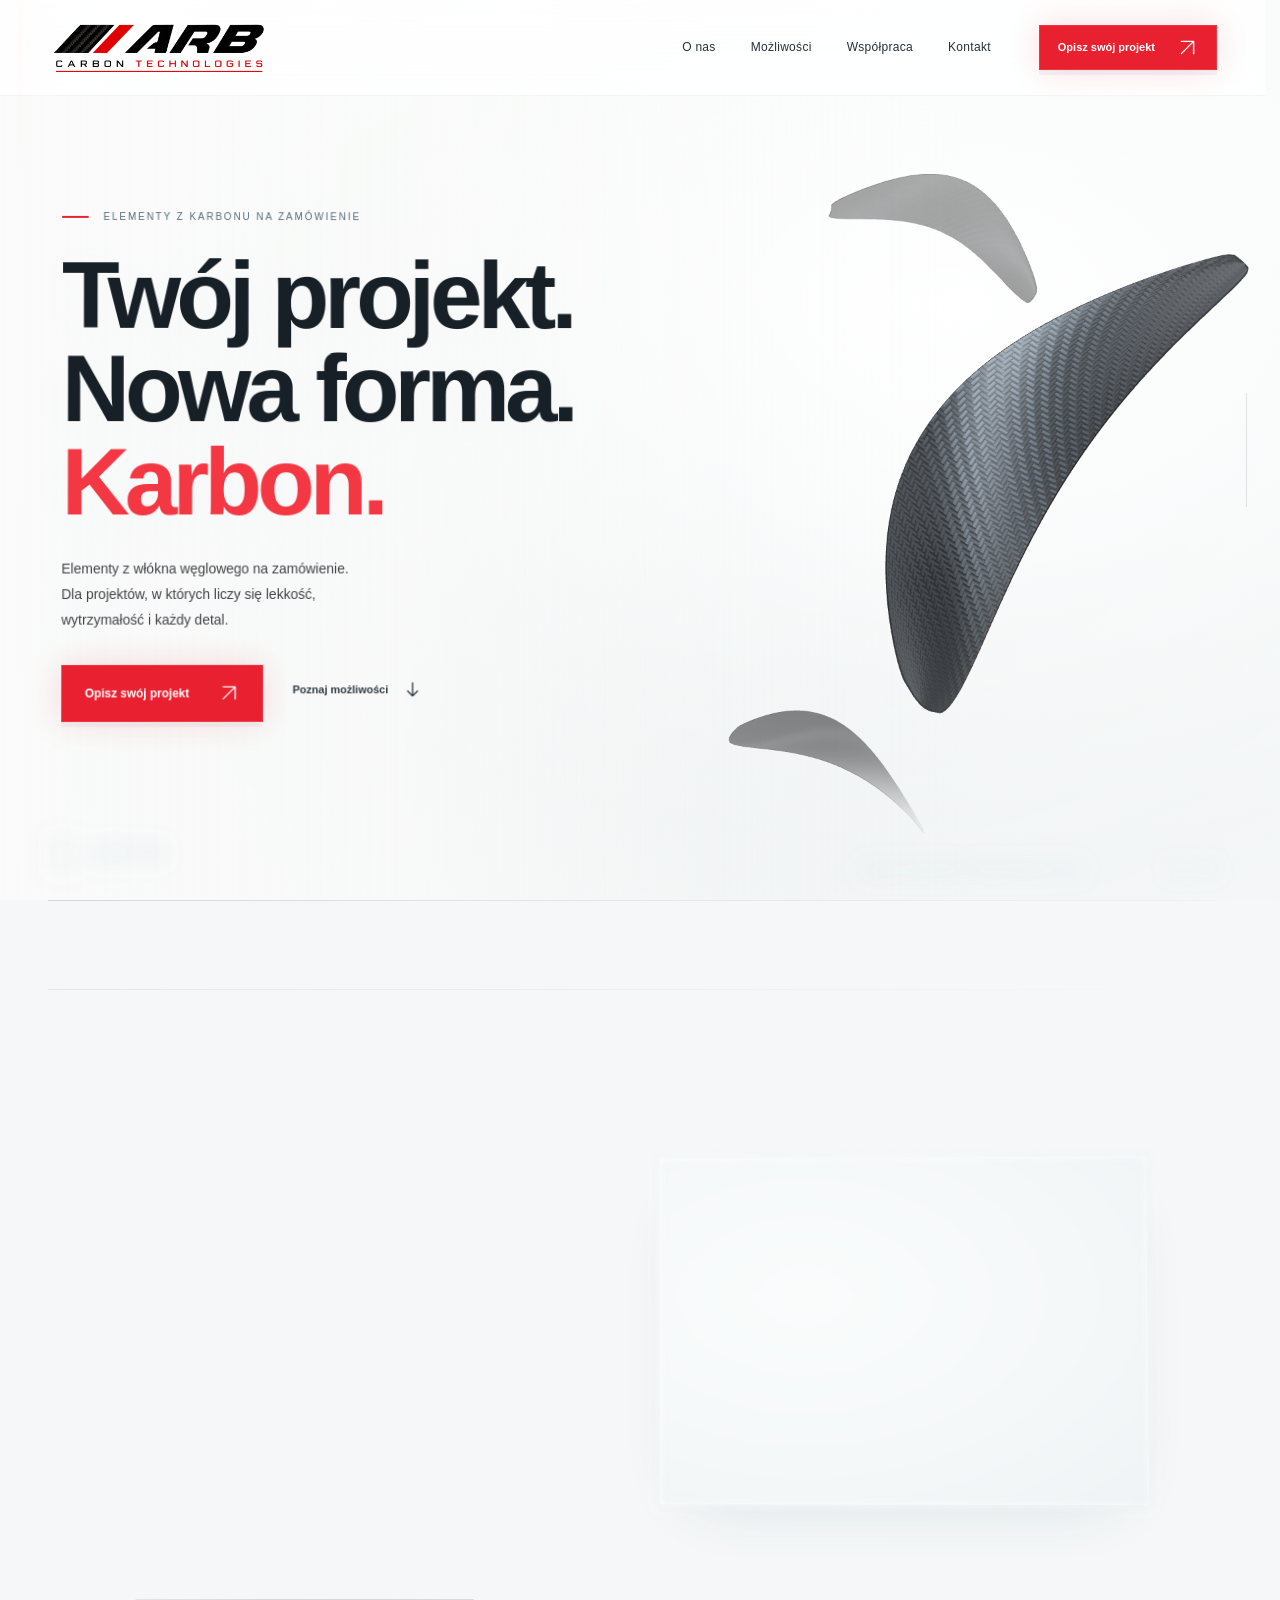
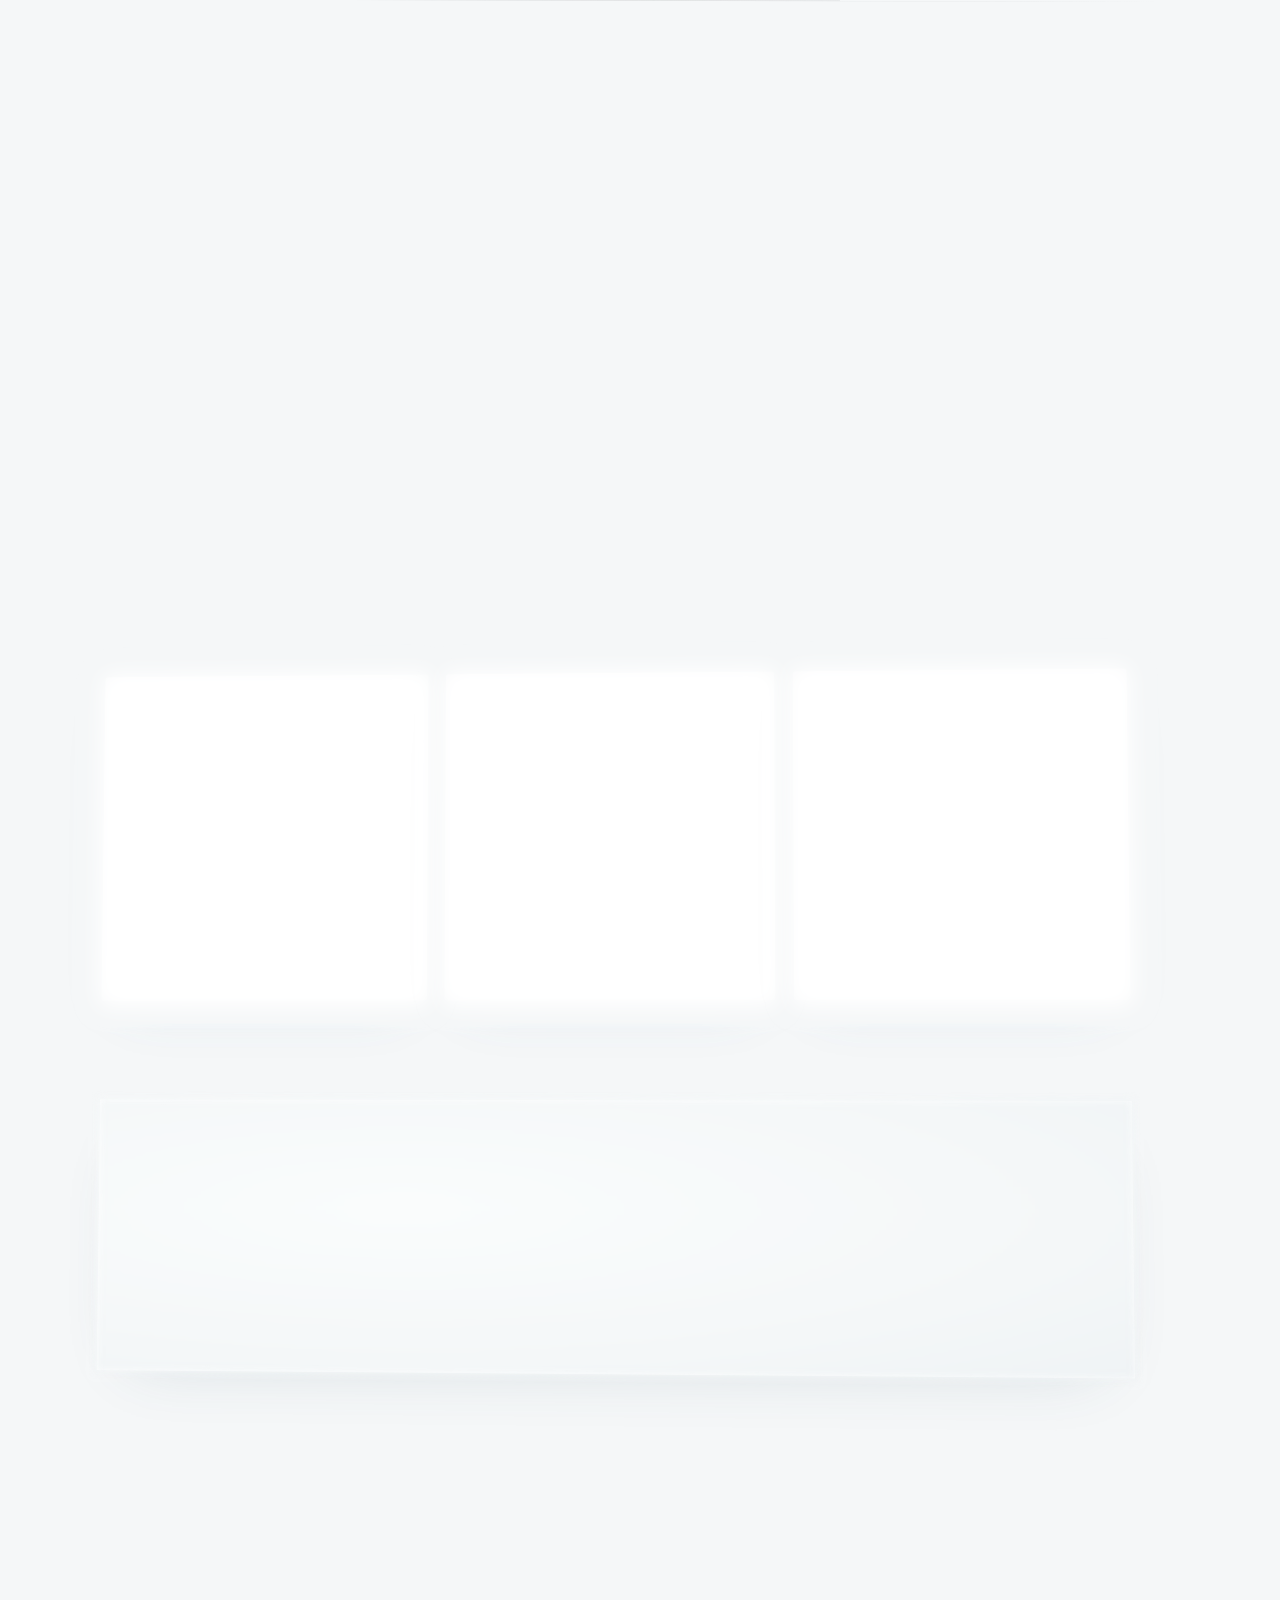
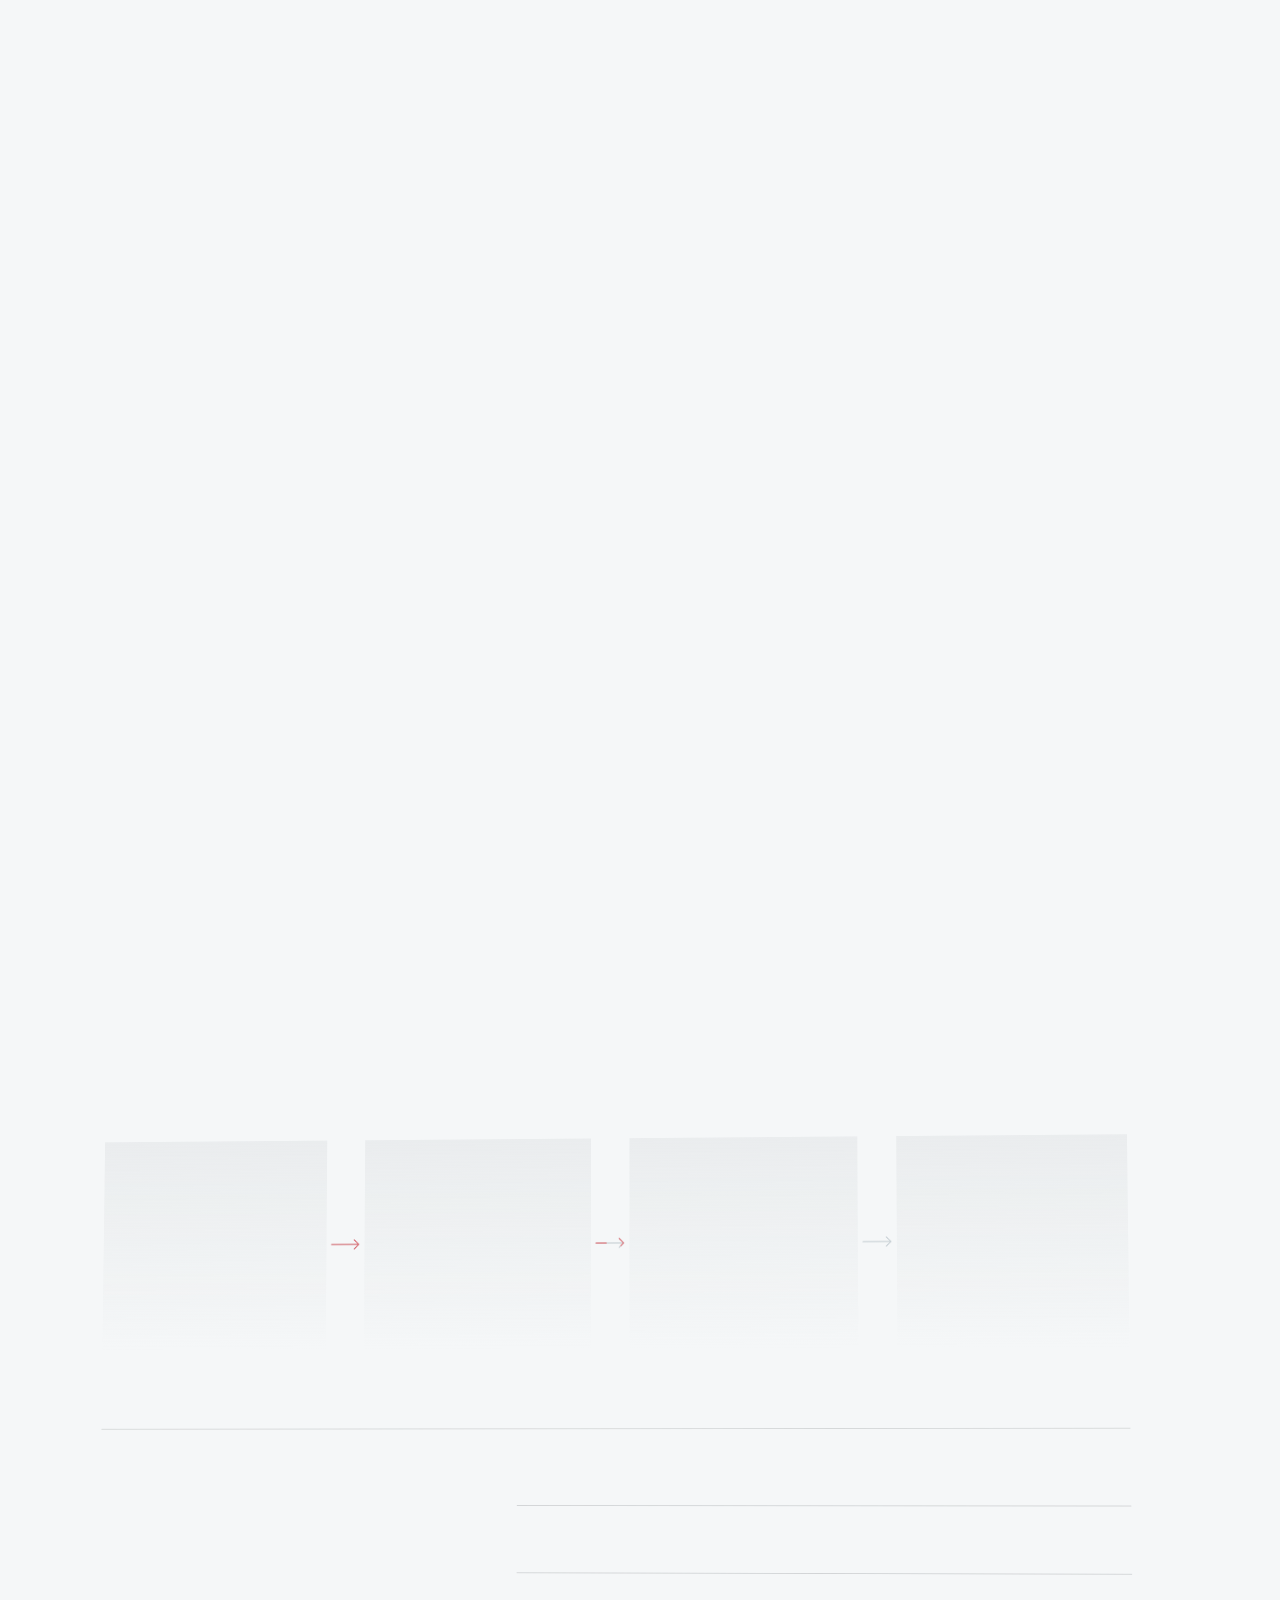
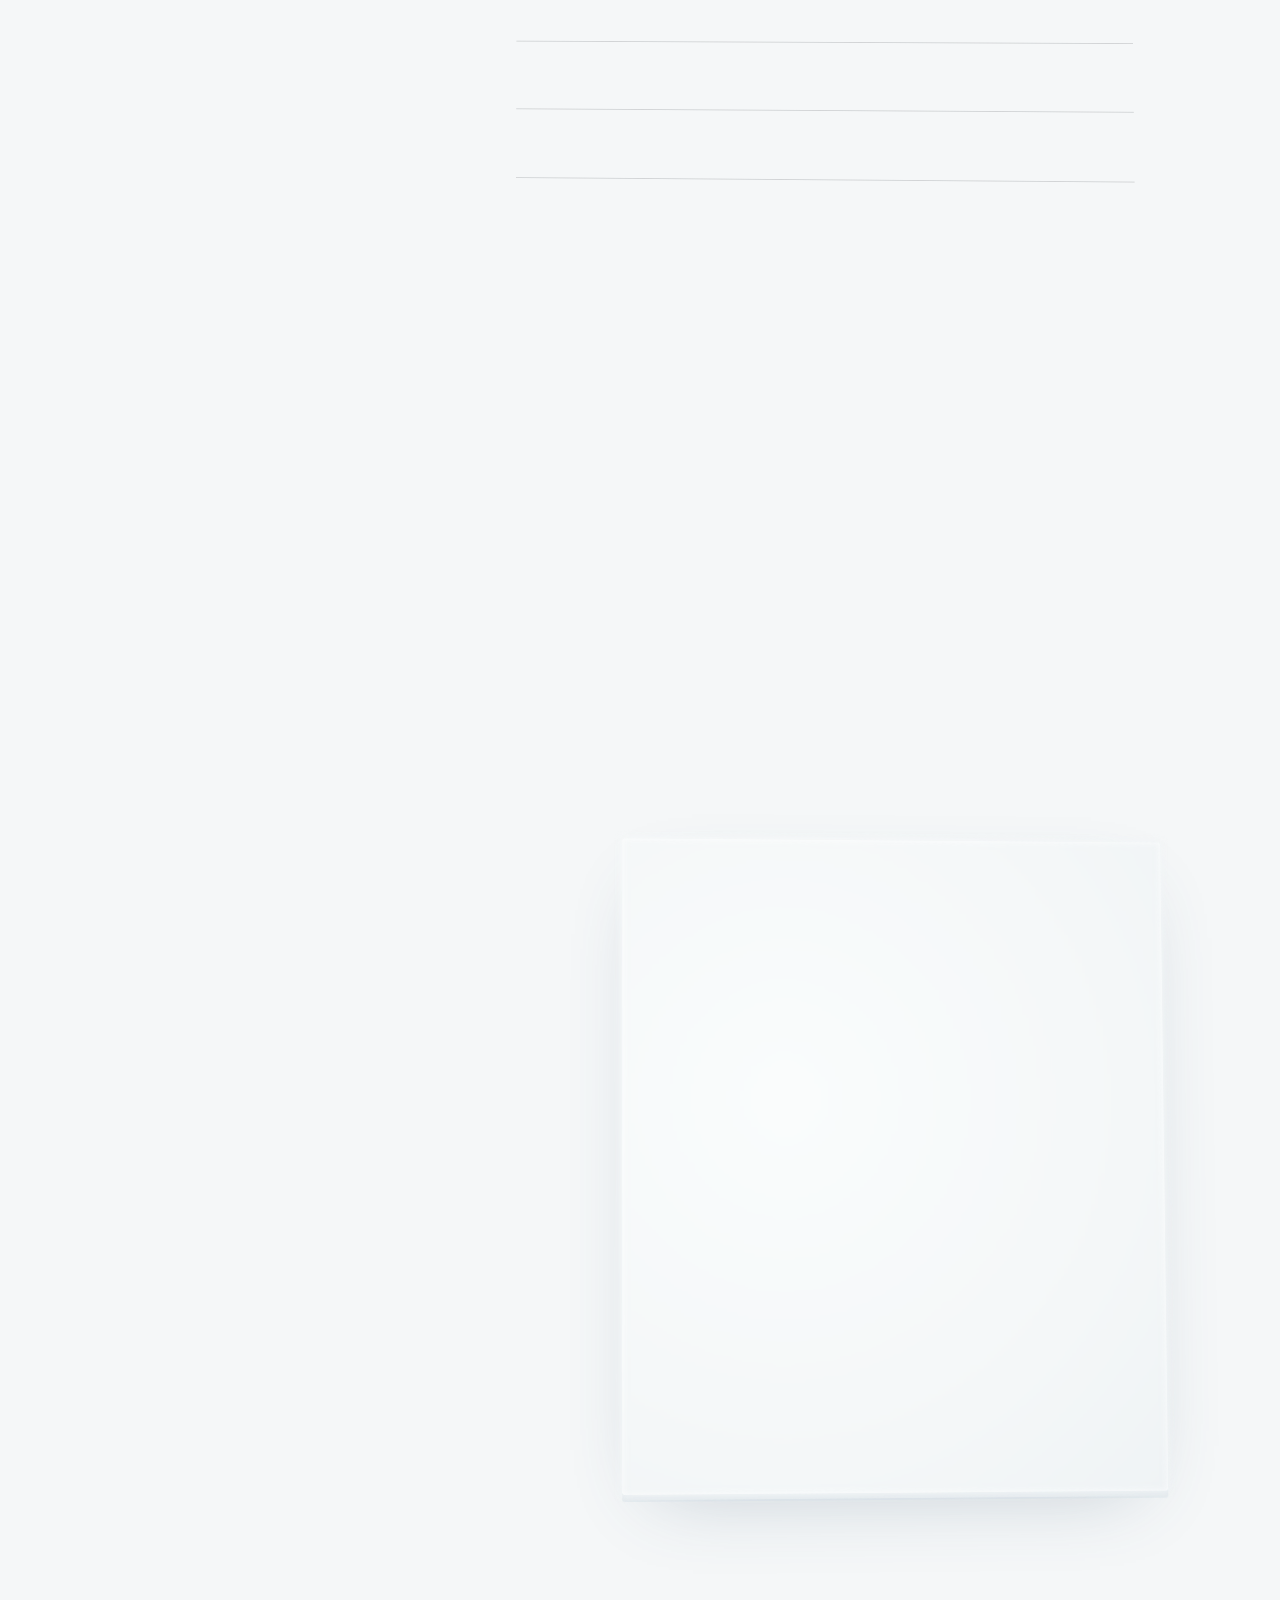
==== index.html @ 86440384 "Add click-to-call phone contact and synchronize company vCard and metadata" ====
<!doctype html>
<html lang="pl" data-company-name="ARB Carbon Technologies sp. z o.o." data-company-street="Rogóźno 16 C" data-company-postcode="86-318" data-company-city="Rogóźno" data-company-country="Polska" data-company-krs="0001253607" data-company-email="kontakt@arbcarbon.pl" data-company-phone="+48664039201">
<head>
  <meta charset="utf-8">
  <meta http-equiv="Content-Security-Policy" content="default-src 'self'; script-src 'self' 'sha256-uXaGBjblkV0KZSP3BoPcXy7J4f2AG5iOwcG7FJ2Ofck='; script-src-attr 'none'; style-src 'self' 'unsafe-inline'; img-src 'self' data: blob:; font-src 'self'; connect-src 'none'; form-action 'none'; object-src 'none'; frame-src 'none'; base-uri 'none'; worker-src 'none'; media-src 'none'">
  <meta name="viewport" content="width=device-width, initial-scale=1, viewport-fit=cover">
  <meta name="theme-color" content="#f5f7f8">
  <meta name="description" content="Elementy z karbonu na zamówienie — od pomysłu do indywidualnej realizacji. Poznaj ARB Carbon Technologies z Rogóźna i przygotuj założenia swojego projektu.">
  <meta name="robots" content="index, follow, max-image-preview:large">
  <meta name="referrer" content="no-referrer">
  <meta property="og:site_name" content="ARB Carbon Technologies">
  <meta name="twitter:card" content="summary_large_image">
  <meta property="og:type" content="website">
  <meta property="og:locale" content="pl_PL">
  <meta property="og:title" content="Elementy z karbonu na zamówienie | ARB Carbon Technologies">
  <meta property="og:description" content="Elementy z włókna węglowego na zamówienie. Poznaj markę ARB Carbon Technologies.">
  <title>Elementy z karbonu na zamówienie | ARB Carbon Technologies</title>
  <link rel="icon" href="assets/favicon.svg" type="image/svg+xml">
  <link rel="stylesheet" href="styles.css">
  <link rel="stylesheet" href="motion.css">
  <link rel="stylesheet" href="space.css">
  <link rel="stylesheet" href="mist.css">
  <link rel="stylesheet" href="cards.css">
  <link rel="stylesheet" href="enhancements.css">
  <link rel="stylesheet" href="privacy.css">
  <link rel="stylesheet" href="mobile.css">
  <script src="brief-guard.js" defer></script>
  <script src="app.js" defer></script>
  <script src="privacy.js" defer></script>
  <script src="motion.js" defer></script>
  <script src="space-flow.js" defer></script>
  <script src="space-scene.js" defer></script>
  <script src="mist.js" defer></script>
  <script type="application/ld+json">{"@context":"https://schema.org","@graph":[{"@type":"Organization","name":"ARB Carbon Technologies","legalName":"ARB CARBON TECHNOLOGIES SPÓŁKA Z OGRANICZONĄ ODPOWIEDZIALNOŚCIĄ","email":"kontakt@arbcarbon.pl","telephone":"+48664039201","taxID":"8762522563","identifier":[{"@type":"PropertyValue","propertyID":"KRS","value":"0001253607"},{"@type":"PropertyValue","propertyID":"REGON","value":"545228505"}],"address":{"@type":"PostalAddress","streetAddress":"Rogóźno 16 C","addressLocality":"Rogóźno","postalCode":"86-318","addressCountry":"PL"},"@id":"#organization","description":"Produkcja elementów z włókna węglowego na zamówienie. ARB Carbon Technologies, Rogóźno, Polska."},{"@type":"WebSite","@id":"#website","name":"ARB Carbon Technologies","inLanguage":"pl-PL","publisher":{"@id":"#organization"}},{"@type":"WebPage","@id":"#webpage","name":"Elementy z karbonu na zamówienie | ARB Carbon Technologies","inLanguage":"pl-PL","isPartOf":{"@id":"#website"},"about":{"@id":"#service"}},{"@type":"Service","@id":"#service","name":"Produkcja elementów z karbonu na zamówienie","serviceType":"Produkcja elementów z włókna węglowego na zamówienie","provider":{"@id":"#organization"},"description":"Indywidualny kształt, zastosowanie, wymagania i liczba sztuk. Zakres i możliwość realizacji ustalane indywidualnie."}]}</script>
</head>
<body>
  <div class="space-backdrop" aria-hidden="true"><canvas id="space-canvas"></canvas></div>
  <div class="space-route" aria-hidden="true"></div>
  <a class="skip-link" href="#main">Przejdź do treści</a>
  <header class="site-header" id="site-header">
    <div class="reading-progress" id="reading-progress" aria-hidden="true"></div>
    <div class="header-inner wrap">
      <a class="brand" href="#" aria-label="ARB Carbon Technologies — strona główna"><img src="assets/arb-logo.webp" alt="ARB Carbon Technologies" width="2172" height="724"></a>
      <button class="menu-toggle" id="menu-toggle" type="button" aria-expanded="false" aria-controls="primary-nav" aria-label="Otwórz menu"><span></span><span></span></button>
      <nav class="primary-nav" id="primary-nav" aria-label="Nawigacja główna">
        <a href="#o-nas" data-nav-link>O nas</a>
        <a href="#mozliwosci" data-nav-link>Możliwości</a>
        <a href="#wspolpraca" data-nav-link>Współpraca</a>
        <a href="#kontakt" data-nav-link>Kontakt</a>
        <a class="button button-small header-cta" href="#zapytanie">Opisz swój projekt <span class="arrow-mark" aria-hidden="true"><svg class="ui-arrow" width="20" height="20" viewBox="0 0 24 24" fill="none" stroke="currentColor" stroke-width="1.6" stroke-linecap="round" stroke-linejoin="round" aria-hidden="true" focusable="false"><path d="M5 19 19 5M5 5h14v14"/></svg></span></a>
      </nav>
    </div>
  </header>
  <nav class="flight-nav" aria-label="Podróż przez stronę"><a href="#start" class="is-current" aria-label="Początek" aria-current="location"><span>Początek</span></a><a href="#o-nas" aria-label="O nas"><span>O nas</span></a><a href="#mozliwosci" aria-label="Możliwości"><span>Możliwości</span></a><a href="#wspolpraca" aria-label="Współpraca"><span>Współpraca</span></a><a href="#kontakt" aria-label="Kontakt"><span>Kontakt</span></a></nav>
  <div class="flight-caption" aria-hidden="true">PRZESTRZEŃ KARBONU · <b id="flight-percent">00</b>%</div>
  <main id="main">
    <section class="hero" id="start" aria-labelledby="hero-heading">
      <img class="hero-image" src="assets/carbon-hero.webp" alt="Koncepcyjna wizualizacja zakrzywionego elementu z widocznym splotem włókna węglowego" width="1659" height="948" fetchpriority="low" decoding="async">
      <div class="hero-shade"></div>
      <div class="hero-light" aria-hidden="true"></div>
      <div class="hero-floor" aria-hidden="true"></div>
      <div class="hero-content wrap space-plane">
        <p class="eyebrow light"><span class="red-line"></span> ELEMENTY Z KARBONU NA ZAMÓWIENIE</p>
        <h1 id="hero-heading" aria-label="Twój projekt. Nowa forma. Karbon."><span class="hero-line"><span class="hero-word">Twój projekt.</span></span><span class="hero-line"><span class="hero-word">Nowa forma.</span></span><span class="hero-line"><span class="hero-word">Karbon.</span></span></h1>
        <p class="hero-description">Elementy z włókna węglowego na zamówienie.<br class="desktop-break"> Dla projektów, w których liczy się lekkość,<br class="desktop-break"> wytrzymałość i każdy detal.</p>
        <div class="hero-actions"><a class="button" href="#zapytanie">Opisz swój projekt <span class="arrow-mark" aria-hidden="true"><svg class="ui-arrow" width="20" height="20" viewBox="0 0 24 24" fill="none" stroke="currentColor" stroke-width="1.6" stroke-linecap="round" stroke-linejoin="round" aria-hidden="true" focusable="false"><path d="M5 19 19 5M5 5h14v14"/></svg></span></a><a class="text-link light-link" href="#mozliwosci">Poznaj możliwości <span class="arrow-mark" aria-hidden="true"><svg class="ui-arrow" width="20" height="20" viewBox="0 0 24 24" fill="none" stroke="currentColor" stroke-width="1.6" stroke-linecap="round" stroke-linejoin="round" aria-hidden="true" focusable="false"><path d="M12 4v16M6 14l6 6 6-6"/></svg></span></a></div>
      </div>
      <div class="hero-foot wrap"><a href="#o-nas" class="scroll-cue"><span class="arrow-mark" aria-hidden="true"><svg class="ui-arrow" width="20" height="20" viewBox="0 0 24 24" fill="none" stroke="currentColor" stroke-width="1.6" stroke-linecap="round" stroke-linejoin="round" aria-hidden="true" focusable="false"><path d="M12 4v16M6 14l6 6 6-6"/></svg></span> ODKRYJ ARB</a><span class="hero-caption">WŁÓKNO WĘGLOWE. NOWA PERSPEKTYWA.</span><span class="hero-index">01 — 04</span></div>
      <span class="visual-label">Wizualizacja koncepcyjna</span>
    </section>
    <div class="values-strip"><div class="wrap values-inner"><span><i class="arrow-mark" aria-hidden="true"><svg class="ui-arrow" width="20" height="20" viewBox="0 0 24 24" fill="none" stroke="currentColor" stroke-width="1.6" stroke-linecap="round" stroke-linejoin="round" aria-hidden="true" focusable="false"><path d="M5 19 19 5M5 5h14v14"/></svg></i> Lekkość konstrukcji</span><span><i aria-hidden="true">◇</i> Charakter materiału</span><span><i aria-hidden="true">⊕</i> Indywidualny projekt</span><span class="origin"><span class="polish-mark" aria-hidden="true"></span> ROGÓŹNO, POLSKA</span></div></div>

    <section class="section about-section" id="o-nas" aria-labelledby="about-heading">
      <div class="wrap about-grid space-plane">
        <div data-reveal><p class="eyebrow"><span class="section-no">01 /</span> POZNAJ ARB</p><h2 id="about-heading">Pomysł nabiera<br><span class="muted">właściwej formy.</span></h2></div>
        <div class="about-copy" data-reveal><p class="lead">Karbon daje projektantom swobodę.<br>My nadajemy tej swobodzie kształt.</p><p>ARB Carbon Technologies to polska marka z Rogóźna. Zajmujemy się produkcją elementów z włókna węglowego na zamówienie — z myślą o projektach, które potrzebują indywidualnego podejścia.</p><p>Punktem wyjścia jest Twój pomysł, model lub dokumentacja. Wspólnie ustalamy przeznaczenie elementu i wymagania, aby określić możliwości realizacji.</p><a class="text-link" href="#wspolpraca">Zobacz, jak zacząć współpracę <span class="arrow-mark" aria-hidden="true"><svg class="ui-arrow" width="20" height="20" viewBox="0 0 24 24" fill="none" stroke="currentColor" stroke-width="1.6" stroke-linecap="round" stroke-linejoin="round" aria-hidden="true" focusable="false"><path d="M5 19 19 5M5 5h14v14"/></svg></span></a></div>
      </div>
      <div class="wrap material-note space-plane" data-reveal><div class="material-number" aria-hidden="true">C<span>6</span></div><div><p class="eyebrow">CARBON / WŁÓKNO WĘGLOWE</p><p>Mała masa. Duży potencjał.</p></div><p class="material-description">O właściwościach gotowego elementu decyduje cały projekt: geometria, układ włókien, żywica i sposób wykonania. Dlatego zaczynamy od wymagań.</p></div>
    </section>

    <section class="section capabilities-section" id="mozliwosci" aria-labelledby="capabilities-heading">
      <div class="wrap space-plane"><div class="section-heading" data-reveal><div><p class="eyebrow"><span class="section-no">02 /</span> MOŻLIWOŚCI</p><h2 id="capabilities-heading">Jeden materiał.<br>Wiele kierunków.</h2></div><p>Każdy projekt zaczyna się od innej potrzeby.<br>Porozmawiajmy o tej, która stoi za Twoim.</p></div>
        <div class="capability-cards">
          <a class="capability-card" href="#zapytanie" aria-labelledby="capability-form-heading" data-reveal><div class="card-top"><span class="tiny">01 / FORMA</span><svg class="capability-illustration illustration-form" viewBox="0 0 128 112" fill="none" aria-hidden="true" focusable="false">
  <path class="diagram-guide" d="M36 26V16M94 26V16M30 32H20M30 85H20"/>
  <path class="diagram-accent" d="M36 21H94M36 18V24M94 18V24"/>
  <path class="diagram-guide" d="M25 32V85M22 32H28M22 85H28"/>
  <path class="diagram-face" d="M40 32H90Q94 32 94 36V68L77 85H40Q36 85 36 81V36Q36 32 40 32Z"/>
  <circle class="diagram-hole" cx="49" cy="45" r="5"/>
  <circle class="diagram-hole" cx="79" cy="64" r="5"/>
</svg></div><h3 id="capability-form-heading">Elementy<br>na zamówienie</h3><p>Własny kształt, konkretne zastosowanie, określone wymagania. Punktem wyjścia może być rysunek, model lub opis Twojej koncepcji.</p><span class="card-link">Opowiedz o swoim elemencie <span class="arrow-mark" aria-hidden="true"><svg class="ui-arrow" width="20" height="20" viewBox="0 0 24 24" fill="none" stroke="currentColor" stroke-width="1.6" stroke-linecap="round" stroke-linejoin="round" aria-hidden="true" focusable="false"><path d="M5 19 19 5M5 5h14v14"/></svg></span></span></a>
          <a class="capability-card" href="#zapytanie" aria-labelledby="capability-function-heading" data-reveal><div class="card-top"><span class="tiny">02 / FUNKCJA</span><svg class="capability-illustration illustration-function" viewBox="0 0 128 112" fill="none" aria-hidden="true" focusable="false">
  <path class="diagram-face" d="M24 73C44 40 84 40 104 73L96 79C80 53 48 53 32 79Z"/>
  <path class="diagram-accent" d="M64 19V40M59 35L64 40L69 35"/>
  <path class="diagram-support" d="M28 83L22 93H34ZM100 83L94 93H106Z"/>
  <path class="diagram-guide" d="M18 98H38M90 98H110"/>
</svg></div><h3 id="capability-function-heading">Projekt dopasowany<br>do zastosowania</h3><p>Masa, obciążenia, warunki pracy i wygląd. Wspólnie porządkujemy wymagania, od których zależą możliwości wykonania elementu.</p><span class="card-link">Przedstaw wymagania <span class="arrow-mark" aria-hidden="true"><svg class="ui-arrow" width="20" height="20" viewBox="0 0 24 24" fill="none" stroke="currentColor" stroke-width="1.6" stroke-linecap="round" stroke-linejoin="round" aria-hidden="true" focusable="false"><path d="M5 19 19 5M5 5h14v14"/></svg></span></span></a>
          <a class="capability-card" href="#zapytanie" aria-labelledby="capability-scale-heading" data-reveal><div class="card-top"><span class="tiny">03 / SKALA</span><svg class="capability-illustration illustration-scale" viewBox="0 0 128 112" fill="none" aria-hidden="true" focusable="false"><g transform="translate(15 49)"><rect class="diagram-face" width="28" height="20" rx="3"/><circle class="diagram-hole" cx="7" cy="10" r="2.4"/><circle class="diagram-hole" cx="21" cy="10" r="2.4"/></g><g transform="translate(83 23)"><rect class="diagram-face" width="28" height="20" rx="3"/><circle class="diagram-hole" cx="7" cy="10" r="2.4"/><circle class="diagram-hole" cx="21" cy="10" r="2.4"/></g><g transform="translate(83 49)"><rect class="diagram-face" width="28" height="20" rx="3"/><circle class="diagram-hole" cx="7" cy="10" r="2.4"/><circle class="diagram-hole" cx="21" cy="10" r="2.4"/></g><g transform="translate(83 75)"><rect class="diagram-face" width="28" height="20" rx="3"/><circle class="diagram-hole" cx="7" cy="10" r="2.4"/><circle class="diagram-hole" cx="21" cy="10" r="2.4"/></g>
  <path class="diagram-accent" d="M51 59H70M65 54L70 59L65 64"/>
</svg></div><h3 id="capability-scale-heading">Zakres ustalany<br>indywidualnie</h3><p>Potrzebujesz pojedynczego elementu czy planujesz serię? Podaj liczbę sztuk i oczekiwany termin, aby omówić zakres oraz wycenę.</p><span class="card-link">Przygotuj założenia <span class="arrow-mark" aria-hidden="true"><svg class="ui-arrow" width="20" height="20" viewBox="0 0 24 24" fill="none" stroke="currentColor" stroke-width="1.6" stroke-linecap="round" stroke-linejoin="round" aria-hidden="true" focusable="false"><path d="M5 19 19 5M5 5h14v14"/></svg></span></span></a>
        </div>
        <div class="applications" data-reveal><div class="application-intro"><p class="eyebrow">KIERUNKI ZASTOSOWAŃ</p><h3>Gdzie karbon<br> robi różnicę.</h3><p>Przykładowe obszary zastosowania kompozytów węglowych. Możliwość wykonania konkretnego elementu ustalamy indywidualnie.</p></div><div class="application-selector"><div class="sector-tabs" role="tablist" aria-label="Obszary zastosowań" hidden><button id="tab-przemysl" role="tab" type="button" data-sector="przemysl" aria-controls="sector-przemysl" aria-selected="true" tabindex="0">Przemysł</button><button id="tab-motoryzacja" role="tab" type="button" data-sector="motoryzacja" aria-controls="sector-motoryzacja" aria-selected="false" tabindex="-1">Motoryzacja</button><button id="tab-lotnictwo" role="tab" type="button" data-sector="lotnictwo" aria-controls="sector-lotnictwo" aria-selected="false" tabindex="-1">Lotnictwo</button><button id="tab-projekty" role="tab" type="button" data-sector="projekty" aria-controls="sector-projekty" aria-selected="false" tabindex="-1">Projekty indywidualne</button></div><section class="sector-panel" id="sector-przemysl" data-sector-panel="przemysl" aria-labelledby="sector-title-przemysl" tabindex="0"><span class="sector-number" aria-hidden="true">01</span><div><h4 id="sector-title-przemysl">Przemysł i inżynieria</h4><p>Kompozyty węglowe znajdują zastosowanie m.in. w lekkich obudowach, osłonach i elementach konstrukcyjnych. Dobór materiału zależy od obciążeń, geometrii oraz warunków pracy konkretnego projektu.</p></div><a href="#zapytanie" class="round-link" data-project-sector="Przemysł" aria-label="Przygotuj opis projektu: Przemysł"><span class="sector-link-label">Opisz projekt</span><span class="arrow-mark" aria-hidden="true"><svg class="ui-arrow" width="20" height="20" viewBox="0 0 24 24" fill="none" stroke="currentColor" stroke-width="1.6" stroke-linecap="round" stroke-linejoin="round" aria-hidden="true" focusable="false"><path d="M5 19 19 5M5 5h14v14"/></svg></span></a></section>
<section class="sector-panel" id="sector-motoryzacja" data-sector-panel="motoryzacja" aria-labelledby="sector-title-motoryzacja" tabindex="0"><span class="sector-number" aria-hidden="true">02</span><div><h4 id="sector-title-motoryzacja">Motoryzacja i motorsport</h4><p>Niska masa i charakterystyczna powierzchnia włókna węglowego sprawiają, że materiał jest wykorzystywany m.in. w elementach nadwozia, detalach wnętrza i komponentach sportowych. Zakres realizacji wymaga indywidualnego uzgodnienia.</p></div><a href="#zapytanie" class="round-link" data-project-sector="Motoryzacja" aria-label="Przygotuj opis projektu: Motoryzacja"><span class="sector-link-label">Opisz projekt</span><span class="arrow-mark" aria-hidden="true"><svg class="ui-arrow" width="20" height="20" viewBox="0 0 24 24" fill="none" stroke="currentColor" stroke-width="1.6" stroke-linecap="round" stroke-linejoin="round" aria-hidden="true" focusable="false"><path d="M5 19 19 5M5 5h14v14"/></svg></span></a></section>
<section class="sector-panel" id="sector-lotnictwo" data-sector-panel="lotnictwo" aria-labelledby="sector-title-lotnictwo" tabindex="0"><span class="sector-number" aria-hidden="true">03</span><div><h4 id="sector-title-lotnictwo">Lotnictwo i lekkie konstrukcje</h4><p>Kompozyty węglowe są stosowane w konstrukcjach, w których liczy się relacja sztywności do masy. Zastosowania lotnicze wymagają odrębnej weryfikacji technicznej i odpowiednich dopuszczeń dla konkretnego elementu.</p></div><a href="#zapytanie" class="round-link" data-project-sector="Lotnictwo" aria-label="Przygotuj opis projektu: Lotnictwo"><span class="sector-link-label">Opisz projekt</span><span class="arrow-mark" aria-hidden="true"><svg class="ui-arrow" width="20" height="20" viewBox="0 0 24 24" fill="none" stroke="currentColor" stroke-width="1.6" stroke-linecap="round" stroke-linejoin="round" aria-hidden="true" focusable="false"><path d="M5 19 19 5M5 5h14v14"/></svg></span></a></section>
<section class="sector-panel" id="sector-projekty" data-sector-panel="projekty" aria-labelledby="sector-title-projekty" tabindex="0"><span class="sector-number" aria-hidden="true">04</span><div><h4 id="sector-title-projekty">Projekty indywidualne</h4><p>Punktem wyjścia do rozmowy może być rysunek, model lub opis potrzeb. Geometria, oczekiwane właściwości, wykończenie i liczba sztuk pomagają ustalić, czy kompozyt węglowy odpowiada założeniom projektu.</p></div><a href="#zapytanie" class="round-link" data-project-sector="Projekt indywidualny" aria-label="Przygotuj opis projektu: Projekty indywidualne"><span class="sector-link-label">Opisz projekt</span><span class="arrow-mark" aria-hidden="true"><svg class="ui-arrow" width="20" height="20" viewBox="0 0 24 24" fill="none" stroke="currentColor" stroke-width="1.6" stroke-linecap="round" stroke-linejoin="round" aria-hidden="true" focusable="false"><path d="M5 19 19 5M5 5h14v14"/></svg></span></a></section></div></div>
      </div>
    </section>

    <section class="material-feature" aria-labelledby="material-heading"><div class="material-feature-image" role="img" aria-label="Detal koncepcyjnej powierzchni kompozytu węglowego"></div><div class="material-feature-shade"></div>
      <div class="laminate-scene" aria-hidden="true"><div class="laminate-orbit"></div><div class="laminate-shadow"></div><div class="laminate-axis"></div><div class="laminate-object"><span class="laminate-layer" style="--depth-index:0"></span><span class="laminate-layer" style="--depth-index:1"></span><span class="laminate-layer" style="--depth-index:2"></span><span class="laminate-layer" style="--depth-index:3"></span></div></div><div class="wrap material-feature-inner space-plane" data-reveal><p class="eyebrow light"><span class="red-line"></span> WIĘCEJ NIŻ CHARAKTERYSTYCZNY SPLOT</p><h2 id="material-heading">Mniej masy.<br>Więcej <em>możliwości.</em></h2><p>Włókno węglowe łączy charakterystyczną estetykę<br class="desktop-break"> z potencjałem lekkiej, sztywnej konstrukcji.<br class="desktop-break"> Dobry element zaczyna się od dobrego projektu.</p><a href="#zapytanie" class="text-link light-link">Nadaj kształt swojemu pomysłowi <span class="arrow-mark" aria-hidden="true"><svg class="ui-arrow" width="20" height="20" viewBox="0 0 24 24" fill="none" stroke="currentColor" stroke-width="1.6" stroke-linecap="round" stroke-linejoin="round" aria-hidden="true" focusable="false"><path d="M5 19 19 5M5 5h14v14"/></svg></span></a></div><span class="visual-label">Wizualizacja koncepcyjna</span></section>

    <section class="section process-section" id="wspolpraca" aria-labelledby="process-heading"><div class="wrap space-plane"><div class="section-heading" data-reveal><div><p class="eyebrow"><span class="section-no">03 /</span> WSPÓŁPRACA</p><h2 id="process-heading">Od pierwszej rozmowy<br>do konkretów.</h2></div><p>Jasne założenia to dobry początek.<br>Tak przygotujesz zapytanie o realizację.</p></div><div class="process-grid" role="list" aria-label="Cztery etapy współpracy"><article class="process-step" role="listitem" data-reveal><div class="step"><span>01</span></div><h3>Pokaż pomysł</h3><p>Opisz element i jego zastosowanie. Zbierz dostępne rysunki, zdjęcia lub modele 3D, które pomogą wyjaśnić Twój pomysł.</p><span class="process-connector" aria-hidden="true" style="--flow-step:0"><svg viewBox="0 0 40 16" focusable="false"><path class="process-connector__track" d="M1 8H38M32 2L38 8L32 14"/><path class="process-connector__flow" pathLength="1" d="M1 8H38M32 2L38 8L32 14"/></svg></span></article><article class="process-step" role="listitem" data-reveal><div class="step"><span>02</span></div><h3>Określ wymagania</h3><p>Podaj wymiary, liczbę sztuk, warunki pracy i oczekiwany termin. Wskaż, co w Twoim projekcie jest najważniejsze.</p><span class="process-connector" aria-hidden="true" style="--flow-step:1"><svg viewBox="0 0 40 16" focusable="false"><path class="process-connector__track" d="M1 8H38M32 2L38 8L32 14"/><path class="process-connector__flow" pathLength="1" d="M1 8H38M32 2L38 8L32 14"/></svg></span></article><article class="process-step" role="listitem" data-reveal><div class="step"><span>03</span></div><h3>Ustalmy możliwości</h3><p>Na podstawie informacji omówimy wykonalność, zakres prac oraz kwestie wymagające doprecyzowania.</p><span class="process-connector" aria-hidden="true" style="--flow-step:2"><svg viewBox="0 0 40 16" focusable="false"><path class="process-connector__track" d="M1 8H38M32 2L38 8L32 14"/><path class="process-connector__flow" pathLength="1" d="M1 8H38M32 2L38 8L32 14"/></svg></span></article><article class="process-step" role="listitem" data-reveal><div class="step"><span>04</span></div><h3>Uzgodnijmy realizację</h3><p>Zakres, wycenę i harmonogram ustalamy indywidualnie, przed rozpoczęciem zamówienia.</p></article></div>
      <div class="faq-block" data-reveal><div><p class="eyebrow">WARTO WIEDZIEĆ</p><h3>Dobry początek<br> to dobre pytania.</h3></div><div class="faq-list"><details><summary>Czy potrzebuję gotowego modelu 3D?<span aria-hidden="true">+</span></summary><p>Nie musisz go mieć, aby rozpocząć rozmowę. Prześlij opis zastosowania, orientacyjne wymiary oraz dostępne szkice lub zdjęcia. Zakres potrzebnej dokumentacji ustalimy dla konkretnego projektu.</p></details><details><summary>Od czego zależy wycena elementu?<span aria-hidden="true">+</span></summary><p>Przede wszystkim od geometrii, wymagań materiałowych, oprzyrządowania, wykończenia i liczby sztuk. Bez poznania projektu nie podajemy uniwersalnej ceny.</p></details><details><summary>Czy mogę zapytać o pojedynczą sztukę?<span aria-hidden="true">+</span></summary><p>Tak. W zapytaniu określ potrzebną liczbę sztuk. Możliwość wykonania oraz opłacalność pojedynczego elementu zależą od projektu i potrzebnego oprzyrządowania.</p></details><details><summary>Co warto przygotować przed rozmową?<span aria-hidden="true">+</span></summary><p>Zbierz rysunki, wymiary, model 3D lub zdjęcia referencyjne. W narzędziu poniżej możesz uporządkować założenia i pobrać opis projektu w pliku tekstowym. Pobranie pliku nie przesyła zapytania do firmy.</p></details></div></div>
    </div></section>

    <section class="contact-section section" id="kontakt" aria-labelledby="contact-heading"><div class="wrap space-plane"><div class="contact-heading" data-reveal><p class="eyebrow"><span class="section-no">04 /</span> KONTAKT</p><h2 id="contact-heading">Masz projekt?<br><span class="muted">Nadajmy mu formę.</span></h2></div><div class="contact-grid"><div class="contact-information" data-reveal><p class="lead">Opowiedz nam, czego potrzebujesz.<br>Od tego zaczyna się współpraca.</p><div class="contact-item"><span class="tiny">E-MAIL</span><a class="contact-email" href="mailto:kontakt@arbcarbon.pl">kontakt@arbcarbon.pl</a></div><div class="contact-item"><span class="tiny">TELEFON</span><a class="contact-phone" href="tel:+48664039201">+48 664 039 201</a></div><div class="contact-item"><span class="tiny">SIEDZIBA FIRMY</span><p>ARB Carbon Technologies sp. z o.o.<br>Rogóźno 16 C<br>86-318 Rogóźno, Polska</p><a class="text-link" href="https://www.google.com/maps/search/?api=1&amp;query=Rog%C3%B3%C5%BAno%2016C%2086-318%20Polska" target="_blank" rel="noopener noreferrer">Zobacz na mapie <span class="arrow-mark" aria-hidden="true"><svg class="ui-arrow" width="20" height="20" viewBox="0 0 24 24" fill="none" stroke="currentColor" stroke-width="1.6" stroke-linecap="round" stroke-linejoin="round" aria-hidden="true" focusable="false"><path d="M5 19 19 5M5 5h14v14"/></svg></span></a></div><div class="company-mini"><span>NIP <strong>8762522563</strong></span><span>KRS <strong>0001253607</strong></span></div><div class="contact-tools"><button type="button" class="small-action" data-open-company>Dane rejestrowe <span class="arrow-mark" aria-hidden="true"><svg class="ui-arrow" width="20" height="20" viewBox="0 0 24 24" fill="none" stroke="currentColor" stroke-width="1.6" stroke-linecap="round" stroke-linejoin="round" aria-hidden="true" focusable="false"><path d="M5 19 19 5M5 5h14v14"/></svg></span></button><button type="button" class="small-action" data-download-vcard>Zapisz kontakt <span class="arrow-mark" aria-hidden="true"><svg class="ui-arrow" width="20" height="20" viewBox="0 0 24 24" fill="none" stroke="currentColor" stroke-width="1.6" stroke-linecap="round" stroke-linejoin="round" aria-hidden="true" focusable="false"><path d="M12 4v16M6 14l6 6 6-6"/></svg></span></button></div><div class="location-art" aria-hidden="true"><div class="location-cross"></div><span>ROGÓŹNO</span><small>KUJAWSKO-POMORSKIE / PL</small></div></div>
      <form class="project-form" id="project-form" action="#zapytanie" method="post" autocomplete="off" aria-labelledby="brief-heading" data-reveal><fieldset id="brief-fields" disabled><div id="zapytanie" class="form-heading"><span class="tiny">TWÓJ PROJEKT ZACZYNA SIĘ TUTAJ</span><h3 id="brief-heading">Przygotuj opis projektu.</h3><p>Uporządkuj założenia i pobierz je w pliku. Pola z * są wymagane.</p></div><div class="form-row"><label for="name">Nazwa projektu *<input id="name" name="name" enterkeyhint="next" placeholder="Np. obudowa urządzenia" required maxlength="100"></label><label for="quantity">Planowana liczba sztuk *<input id="quantity" name="quantity" enterkeyhint="next" type="number" min="1" max="100000" step="1" inputmode="numeric" placeholder="Np. 10" required></label></div><div class="form-row"><label for="company">Firma <span class="optional">(opcjonalnie)</span><input id="company" name="company" enterkeyhint="next" autocomplete="off" placeholder="Nazwa Twojej firmy" maxlength="120"></label><label for="sector">Obszar projektu<select id="sector" name="sector"><option value="Projekt indywidualny">Projekt indywidualny</option><option value="Przemysł">Przemysł</option><option value="Motoryzacja">Motoryzacja</option><option value="Lotnictwo">Lotnictwo</option><option value="Inne zastosowanie">Inne zastosowanie</option></select></label></div><label for="message">Opowiedz o projekcie *<textarea id="message" aria-describedby="message-help message-count" name="message" rows="5" minlength="20" maxlength="2500" required placeholder="Jaki element chcesz wykonać? Podaj orientacyjne wymiary, liczbę sztuk i oczekiwany termin."></textarea></label><div class="textarea-note"><span id="message-help">Minimum 20 znaków. Wpisz tylko informacje potrzebne do opisania projektu.</span><span id="message-count">0 / 2500</span></div><p class="brief-privacy">Opis powstaje lokalnie i nie jest wysyłany do firmy. Pobranie nie usuwa pól. <a class="inline-button" href="polityka-prywatnosci.html" data-privacy-link>Polityka prywatności</a>.</p><button class="button form-button" type="submit" id="prepare-inquiry">Pobierz opis projektu <span class="arrow-mark" aria-hidden="true"><svg class="ui-arrow" width="20" height="20" viewBox="0 0 24 24" fill="none" stroke="currentColor" stroke-width="1.6" stroke-linecap="round" stroke-linejoin="round" aria-hidden="true" focusable="false"><path d="M5 19 19 5M5 5h14v14"/></svg></span></button><button class="small-action clear-brief" type="reset">Wyczyść opis</button><p class="form-explanation">Pobierzesz plik TXT ze swoimi założeniami. Narzędzie nie przesyła danych do firmy i nie składa zamówienia.</p><p class="form-status" id="form-status" role="status" aria-live="polite"></p></fieldset><noscript><p>Pobranie opisu wymaga JavaScript. Dane firmy znajdziesz obok.</p></noscript></form></div></div></section>
  </main>
  <footer class="footer"><div class="wrap footer-main"><a class="footer-brand" href="#" aria-label="ARB Carbon Technologies — na górę strony"><img src="assets/arb-logo.webp" width="2172" height="724" alt="ARB Carbon Technologies"></a><p>Twój projekt. Nowa forma. Karbon.</p><a class="back-top" href="#" aria-label="Wróć na górę strony"><span class="arrow-mark" aria-hidden="true"><svg class="ui-arrow" width="20" height="20" viewBox="0 0 24 24" fill="none" stroke="currentColor" stroke-width="1.6" stroke-linecap="round" stroke-linejoin="round" aria-hidden="true" focusable="false"><path d="M12 20V4M6 10l6-6 6 6"/></svg></span></a></div><div class="wrap footer-bottom"><p>© <span data-current-year>2026</span> ARB Carbon Technologies sp. z o.o.</p><div><a href="polityka-prywatnosci.html" data-privacy-link>Polityka prywatności</a><button type="button" data-open-company>Dane firmy i źródła</button><span>Made of possibilities.</span></div></div></footer>
  <dialog id="company-dialog" class="dialog" aria-labelledby="company-dialog-heading"><button class="dialog-close" type="button" data-close-dialog aria-label="Zamknij dane firmy">×</button><p class="eyebrow">DANE FIRMY</p><h2 id="company-dialog-heading">ARB Carbon Technologies</h2><p>ARB CARBON TECHNOLOGIES SPÓŁKA Z OGRANICZONĄ ODPOWIEDZIALNOŚCIĄ</p><dl class="company-details"><div><dt>Adres siedziby</dt><dd>Rogóźno 16 C, 86-318 Rogóźno, Polska</dd></div><div><dt>E-mail</dt><dd><a href="mailto:kontakt@arbcarbon.pl">kontakt@arbcarbon.pl</a></dd></div><div><dt>Telefon</dt><dd><a href="tel:+48664039201">+48 664 039 201</a></dd></div><div><dt>KRS</dt><dd>0001253607</dd></div><div><dt>NIP</dt><dd>8762522563</dd></div><div><dt>REGON</dt><dd>545228505</dd></div><div><dt>Rejestracja</dt><dd>10 lipca 2026 r.</dd></div><div><dt>Kapitał zakładowy</dt><dd>5 000 zł</dd></div></dl><h3>Źródła danych</h3><p>Dane rejestrowe sprawdzono 7 września 2026 r. w publicznych bazach <a href="https://rejestr.io/krs/1253607/arb-carbon-technologies" target="_blank" rel="noopener noreferrer">Rejestr.io</a> i <a href="https://monitorfirm.pb.pl/firma/arb-carbon-technologies/osoba-prawna/" target="_blank" rel="noopener noreferrer">MonitorFirm</a>. Profil oferty oparto na informacji przekazanej przez markę.</p><p class="dialog-note">Grafiki kompozytu są autorskimi wizualizacjami koncepcyjnymi. Nie przedstawiają dokumentacji zrealizowanych zamówień.</p></dialog>

  <dialog id="privacy-sheet" aria-labelledby="privacy-sheet-title">
    <header class="privacy-sheet__header"><div><p class="eyebrow">ARB CARBON TECHNOLOGIES / PRYWATNOŚĆ</p><h2 id="privacy-sheet-title">Twoje dane. Jasne zasady.</h2></div><button type="button" class="privacy-sheet__close" data-close-privacy aria-label="Zamknij politykę prywatności">×</button></header>
    <div class="privacy-sheet__body"><!-- privacy-content:start -->    <p class="legal-date">Aktualizacja: <time datetime="2026-09-23">23 września 2026 r.</time></p>
    <p>Ta informacja opisuje sposób działania strony i narzędzia do przygotowania opisu projektu. Wpisana w nim treść pozostaje na Twoim urządzeniu.</p>
    <nav class="legal-toc" aria-label="Spis treści polityki"><p>W tym dokumencie</p><ol><li><a href="#sheet-podmiot">Podmiot prowadzący stronę</a></li><li><a href="#sheet-opis">Przygotowanie opisu projektu</a></li><li><a href="#sheet-cookies">Cookies i zasoby strony</a></li><li><a href="#sheet-linki">Serwisy zewnętrzne</a></li><li><a href="#sheet-prawa">Twoje prawa</a></li><li><a href="#sheet-zmiany">Zmiany polityki</a></li></ol></nav>
    <section id="sheet-podmiot"><h3>Podmiot prowadzący stronę</h3><p>Stronę prowadzi ARB Carbon Technologies sp. z o.o., Rogóźno 16 C, 86-318 Rogóźno, Polska, KRS 0001253607, NIP 8762522563. W sprawach prywatności możesz skontaktować się z firmą pod adresem e-mail <a href="mailto:kontakt@arbcarbon.pl">kontakt@arbcarbon.pl</a> lub pisemnie pod adresem siedziby.</p></section>
    <section id="sheet-opis"><h3>Przygotowanie opisu projektu</h3><p>Narzędzie „Przygotuj opis projektu” działa w Twojej przeglądarce. Po kliknięciu „Pobierz opis projektu” tworzy plik TXT, który możesz zapisać na swoim urządzeniu. Wpisana treść nie jest przesyłana do ARB ani zapisywana w bazie strony. Pobranie nie wysyła zapytania i nie składa zamówienia.</p><p>Uzupełnienie narzędzia jest dobrowolne. Nazwa projektu, liczba sztuk i opis są potrzebne wyłącznie do przygotowania pliku; pole firmy jest opcjonalne. Nie musisz podawać danych osób ani informacji wrażliwych. Wpisuj informacje potrzebne do opisania elementu i jego zastosowania.</p><p>Dane pozostają w polach także po pobraniu pliku. Możesz je usunąć przyciskiem „Wyczyść opis” lub ręcznie wyczyścić pola. Kod strony nie zapisuje kopii formularza w cookies, localStorage, sessionStorage ani w bazie danych. Przeglądarka może zachowywać albo odtwarzać pola zgodnie ze swoimi ustawieniami. Plik zapisany na urządzeniu przechowujesz i usuwasz samodzielnie.</p></section>
    <section id="sheet-cookies"><h3>Cookies i zasoby strony</h3><p>Kod tej wersji strony nie ustawia cookies i nie korzysta z narzędzi analitycznych, pikseli reklamowych ani skryptów śledzących. Nie tworzy profili reklamowych i nie podejmuje zautomatyzowanych decyzji dotyczących użytkownika. Grafiki, style i skrypty strony są pobierane z tego samego serwera co strona.</p><p>Do pobrania strony potrzebne jest połączenie z jej serwerem. Sposób obsługi technicznych danych połączenia zależy także od infrastruktury, na której strona jest udostępniana. Treść pól opisu projektu nie jest częścią tego połączenia.</p><!-- Hosting-specific notice must be completed from actual provider configuration before public deployment. --></section>
    <section id="sheet-linki"><h3>Serwisy zewnętrzne</h3><p>Odnośniki do mapy i źródeł rejestrowych prowadzą do zewnętrznych serwisów. Ich zawartość nie jest osadzona na stronie ARB. Po otwarciu odnośnika łączysz się z wybranym serwisem, a przetwarzanie danych podlega zasadom jego operatora.</p></section>
    <section id="sheet-prawa"><h3>Twoje prawa</h3><p>Jeżeli ARB przetwarza Twoje dane osobowe, możesz wystąpić o dostęp do nich, sprostowanie, usunięcie lub ograniczenie przetwarzania. W przypadkach przewidzianych w RODO przysługuje także prawo sprzeciwu i przenoszenia danych. Zakres tych praw zależy od podstawy i okoliczności przetwarzania. W sprawie realizacji praw napisz na adres firmy wskazany powyżej.</p><p>Możesz wnieść skargę do Prezesa Urzędu Ochrony Danych Osobowych. <a href="https://uodo.gov.pl/pl/493/155" rel="noreferrer">Informacje UODO o prawach i sposobach złożenia skargi</a>.</p></section>
    <section id="sheet-zmiany"><h3>Zmiany polityki</h3><p>Politykę aktualizujemy, gdy zmienia się sposób działania strony lub przetwarzania danych. Aktualna data wersji widnieje na początku dokumentu.</p></section>
<!-- privacy-content:end --></div>
    <footer class="privacy-sheet__footer"><a href="polityka-prywatnosci.html" target="_blank" rel="noopener noreferrer">Otwórz jako osobną stronę <span class="arrow-mark" aria-hidden="true"><svg class="ui-arrow" width="20" height="20" viewBox="0 0 24 24" fill="none" stroke="currentColor" stroke-width="1.6" stroke-linecap="round" stroke-linejoin="round" aria-hidden="true" focusable="false"><path d="M5 19 19 5M5 5h14v14"/></svg></span></a><button type="button" data-close-privacy>Wróć do strony</button></footer>
  </dialog>
</body>
</html>
---- styles.css ----
@charset "UTF-8";
:root{--red:#e5232c;--red-dark:#bd1620;--ink:#151719;--muted:#75797c;--paper:#fff;--pale:#f3f4f3;--line:#dedfdf;--dark:#0c0e10;--wrap:1320px;--gutter:48px}
*,*::before,*::after{box-sizing:border-box}html{scroll-behavior:smooth;scroll-padding-top:115px}body{margin:0;background:var(--paper);color:var(--ink);font-family:Arial,Helvetica,sans-serif;-webkit-font-smoothing:antialiased;font-size:15px;line-height:1.7}button,input,select,textarea{font:inherit}button,a{-webkit-tap-highlight-color:transparent}a{color:inherit;text-decoration:none}button{cursor:pointer}img{max-width:100%;display:block}button{color:inherit}p,h1,h2,h3,h4{margin:0}button:focus-visible,a:focus-visible,summary:focus-visible,select:focus-visible,input:focus-visible,textarea:focus-visible,[tabindex="0"]:focus-visible{outline:3px solid var(--red);outline-offset:5px}::selection{background:var(--red);color:white}.wrap{max-width:calc(var(--wrap) + var(--gutter)*2);padding-inline:var(--gutter);margin-inline:auto}.sr-only{position:absolute!important;width:1px;height:1px;padding:0;margin:-1px;overflow:hidden;clip:rect(0,0,0,0);white-space:nowrap;border:0}.skip-link{position:fixed;z-index:100;top:8px;left:8px;background:white;padding:12px 24px;transform:translateY(-150%)}.skip-link:focus{transform:none}.section{padding-block:112px}.eyebrow,.tiny{font-size:10px;font-weight:700;letter-spacing:1.8px;line-height:1.5}.eyebrow{display:flex;align-items:center;gap:15px;margin-bottom:28px}.section-no{color:var(--red);letter-spacing:1px}.light{color:#c5c8cb}.red-line{height:2px;width:27px;background:var(--red);display:inline-block}.muted{color:#8a8e90}h2{font-size:58px;font-weight:600;line-height:1.08;letter-spacing:-2.6px}h3{font-size:25px;line-height:1.2;letter-spacing:-.8px;font-weight:600}.lead{font-size:23px;line-height:1.45;letter-spacing:-.6px}.button{display:inline-flex;align-items:center;justify-content:center;gap:30px;min-height:58px;padding:16px 25px;background:var(--red);color:white;border:1px solid var(--red);font-size:12px;font-weight:700;line-height:1.5;transition:background .2s,transform .2s}.button:hover{background:var(--red-dark);border-color:var(--red-dark);transform:translateY(-2px)}.button span{font-size:21px;font-weight:400;line-height:1}.button-small{min-height:45px;padding:10px 18px;gap:22px;font-size:11px}.text-link{font-size:12px;display:inline-flex;align-items:center;gap:28px;font-weight:700;border-bottom:1px solid #aeb0b2;padding-bottom:7px;line-height:1.5}.text-link span{font-size:20px;font-weight:400}.text-link:hover{color:var(--red);border-color:var(--red)}.light-link{color:white;border-color:#5b5f64}.small-action{border:0;background:transparent;padding:0;font-size:11px;display:inline-flex;gap:12px;align-items:center;border-bottom:1px solid #b0b2b3;line-height:1.8}.small-action:hover{color:var(--red)}
.site-header{height:96px;background:rgba(255,255,255,.97);position:sticky;top:0;z-index:20;border-bottom:1px solid #ececec;transition:box-shadow .2s}.site-header.is-scrolled{box-shadow:0 4px 20px #0000000b}.header-inner{height:100%;display:flex;align-items:center;justify-content:space-between;gap:35px}.brand{width:228px;flex-shrink:0}.brand img{width:100%;height:auto}.primary-nav{display:flex;align-items:center;gap:35px}.primary-nav>a:not(.button){font-size:12px;font-weight:600;position:relative}.primary-nav>a:not(.button)::after{content:"";position:absolute;bottom:-8px;left:0;width:100%;height:2px;background:var(--red);transform:scaleX(0);transition:transform .2s;transform-origin:left}.primary-nav>a:hover::after,.primary-nav>a[aria-current="location"]::after,.primary-nav>a.is-active::after{transform:scaleX(1)}.header-cta{margin-left:13px}.menu-toggle{display:none}
.hero{background:var(--dark);min-height:744px;position:relative;isolation:isolate;overflow:hidden;color:white}.hero-image{position:absolute;inset:0;width:100%;height:100%;object-fit:cover;object-position:center 50%;z-index:-3}.hero-shade{position:absolute;inset:0;z-index:-2;background:linear-gradient(90deg,rgba(8,10,12,.98) 0%,rgba(8,10,12,.65) 31%,rgba(8,10,12,.08) 58%),linear-gradient(0deg,rgba(8,10,12,.8),transparent 25%)}.hero-content{padding-top:76px;padding-bottom:124px;position:relative}.hero .eyebrow{font-size:10px;letter-spacing:2px;margin-bottom:25px}.hero h1{font-size:96px;font-weight:600;letter-spacing:-5.5px;line-height:.99}.hero h1>span{color:var(--red)}.hero-description{color:#b9bdc1;font-size:14px;line-height:1.85;margin-top:29px}.hero-actions{display:flex;align-items:center;gap:30px;margin-top:32px}.hero-actions .button{padding:16px 23px}.hero-actions .text-link{border:0;font-size:11px;gap:15px}.hero-foot{position:absolute;left:0;right:0;bottom:30px;display:flex;align-items:center;gap:30px}.scroll-cue{display:inline-flex;gap:17px;align-items:center;font-size:9px;letter-spacing:1.5px}.scroll-cue>span{border:1px solid #56595d;width:28px;height:36px;display:grid;place-items:center;font-size:15px}.hero-caption{margin-left:auto;font-size:8px;color:#a0a4a8;letter-spacing:1.7px}.hero-index{font-size:9px;color:#cbd0d3;margin-left:50px;letter-spacing:2px}.visual-label{position:absolute;font-size:8px;line-height:1.4;color:#a4a6a9;right:22px;bottom:9px}.values-strip{border-bottom:1px solid var(--line);background:#f5f6f5}.values-inner{display:flex;align-items:center;justify-content:space-between;min-height:84px;gap:20px}.values-inner>span{display:flex;gap:14px;align-items:center;font-size:12px;font-weight:600}.values-inner i{font-style:normal;font-weight:400;font-size:24px;color:#555c60}.values-inner .origin{font-size:9px;letter-spacing:1.4px;color:#6d7276;border-left:1px solid #d4d7d9;padding-left:45px}.polish-mark{width:15px;height:11px;border:1px solid #d8d8d8;background:linear-gradient(to bottom,white 50%,#e5232c 50%)}
.about-grid{display:grid;grid-template-columns:1.04fr 1fr;gap:95px}.about-copy{padding-top:44px;max-width:560px}.about-copy .lead{margin-bottom:21px;color:#202427}.about-copy>p:not(.lead){font-size:14px;color:#70767a;line-height:1.9;margin-bottom:13px}.about-copy .text-link{margin-top:14px}.material-note{display:flex;align-items:center;gap:30px;margin-top:78px;position:relative}.material-note::before{content:"";position:absolute;top:0;left:var(--gutter);right:var(--gutter);height:1px;background:var(--line)}.material-note{padding-top:35px}.material-number{width:72px;height:77px;border:1px solid #bdc1c4;font-size:55px;line-height:1;display:flex;align-items:center;justify-content:center;position:relative;font-weight:500}.material-number>span{position:absolute;top:5px;left:7px;font-size:9px;color:#777}.material-note .eyebrow{font-size:8px;letter-spacing:1.4px;color:#777e82;margin-bottom:9px}.material-note>div:nth-child(2)>p:last-child{font-size:21px;letter-spacing:-.5px;white-space:nowrap}.material-description{color:#73797d;font-size:12px;line-height:1.9;margin-left:auto;max-width:420px}.material-plus{font-size:25px;font-weight:300;color:#a5aaae;margin-left:26px}
.capabilities-section{background:var(--pale)}.section-heading{display:flex;align-items:flex-end;justify-content:space-between;gap:40px;margin-bottom:57px}.section-heading>p{font-size:13px;line-height:1.9;color:#71777b;margin-bottom:4px}.capability-cards{display:grid;grid-template-columns:repeat(3,1fr);gap:20px}.capability-card{background:#fff;padding:30px 31px 25px;display:flex;flex-direction:column;border:1px solid #e7e9e8;position:relative;transition:border-color .3s,transform .3s}.capability-card:hover{border-color:#c4c8c6;transform:translateY(-5px)}.card-top{display:flex;align-items:flex-start;justify-content:space-between;margin-bottom:34px}.card-top .tiny{font-size:8px;color:#757c80;letter-spacing:1.5px}.card-top svg{width:62px;height:62px;stroke:#484f54;stroke-width:1;transform:rotate(-5deg)}.capability-card:nth-child(2) svg{stroke:var(--red)}.capability-card h3{font-size:27px;line-height:1.2;margin-bottom:21px}.capability-card p{color:#747a7e;font-size:12px;line-height:1.95;margin-bottom:35px}.card-link{padding-top:20px;border-top:1px solid #e2e4e3;font-size:10px;font-weight:700;display:flex;align-items:center;justify-content:space-between;gap:10px;margin-top:auto}.card-link>span{font-size:21px;line-height:1;font-weight:400;color:var(--red)}.card-link:hover{color:var(--red)}.applications{display:grid;grid-template-columns:1fr 1.85fr;gap:80px;margin-top:86px}.application-intro .eyebrow{font-size:8px;color:#787e82;margin-bottom:20px}.application-intro h3{font-size:30px;line-height:1.15;margin-bottom:18px}.application-intro>p:last-child{color:#757b7e;font-size:11px;line-height:1.8;max-width:290px}.sector-tabs{display:flex;border-bottom:1px solid #d2d6d4;gap:25px;flex-wrap:wrap}.sector-tabs button{background:transparent;border:0;border-bottom:2px solid transparent;padding:8px 0 15px;font-size:11px;color:#787e80;white-space:nowrap;margin-bottom:-1px}.sector-tabs button[aria-selected="true"]{color:#1a1e20;border-color:var(--red);font-weight:700}.sector-tabs button:hover{color:var(--red)}.sector-panel{display:flex;gap:27px;align-items:flex-start;padding:37px 0 15px;min-height:188px}.sector-number{font-size:50px;color:#b9bfbc;letter-spacing:-3px;line-height:1;font-weight:400}.sector-panel h4{font-size:20px;font-weight:500;letter-spacing:-.5px;line-height:1.3;margin-bottom:13px}.sector-panel p{max-width:430px;color:#757b7e;font-size:12px;line-height:1.85}.round-link{border:1px solid #bfc6c2;border-radius:50%;width:42px;height:42px;flex-shrink:0;display:grid;place-items:center;font-size:21px;margin-left:auto;transition:background .2s,color .2s}.round-link:hover{background:var(--red);color:white;border-color:var(--red)}
.material-feature{position:relative;isolation:isolate;overflow:hidden;background:#111518;color:white;min-height:475px}.material-feature-image{position:absolute;inset:0;z-index:-3;background-image:url('assets/carbon-hero.webp');background-repeat:no-repeat;background-size:170%;background-position:88% 53%;transform:scaleX(-1)}.material-feature-shade{position:absolute;inset:0;z-index:-2;background:linear-gradient(90deg,rgba(7,10,12,.24),rgba(7,10,12,.3) 32%,rgba(7,10,12,.95) 66%,#0b0e10)}.material-feature-inner{padding-block:78px;padding-left:calc(var(--gutter) + 53%);max-width:calc(var(--wrap) + var(--gutter)*2)}.material-feature .eyebrow{font-size:8px;letter-spacing:1.2px;margin-bottom:22px;gap:12px}.material-feature h2{font-size:57px;letter-spacing:-2.4px;font-weight:500}.material-feature h2 em{font-style:normal;color:#acb3b8}.material-feature p:not(.eyebrow){font-size:12px;color:#b0b8be;line-height:1.9;margin-top:22px;margin-bottom:21px}.material-feature .text-link{font-size:10px;gap:25px}
.process-grid{display:grid;grid-template-columns:repeat(4,1fr);gap:30px}.step{display:flex;justify-content:space-between;align-items:center;border-top:1px solid #cbd0cc;padding-top:17px;margin-bottom:45px;font-size:11px;color:var(--red);font-weight:700}.step>span:last-child{font-size:18px;color:#959c97;font-weight:400}.process-grid h3{font-size:20px;letter-spacing:-.6px;margin-bottom:16px}.process-grid p{font-size:12px;color:#788079;line-height:1.95;max-width:245px}.faq-block{display:grid;grid-template-columns:1fr 1.8fr;gap:95px;padding-top:86px;margin-top:90px;border-top:1px solid var(--line)}.faq-block .eyebrow{font-size:8px;color:#858b87;margin-bottom:20px}.faq-block h3{font-size:30px;line-height:1.2}.faq-list{border-top:1px solid var(--line)}details{border-bottom:1px solid var(--line)}summary{list-style:none;cursor:pointer;display:flex;align-items:center;justify-content:space-between;gap:30px;padding:22px 0;font-size:13px;font-weight:600;line-height:1.5}summary::-webkit-details-marker{display:none}summary span{font-size:21px;font-weight:400;color:#858d86;transition:transform .2s}details[open] summary span{transform:rotate(45deg);color:var(--red)}details p{font-size:12px;line-height:1.9;color:#788078;padding:0 35px 25px 0}
.contact-section{background:var(--pale);border-top:1px solid #e7eae7}.contact-heading{margin-bottom:65px}.contact-heading h2{position:relative;font-size:76px;letter-spacing:-3.8px;line-height:1.05}.contact-arrow{position:absolute;right:0;top:-25px;font-size:140px;font-weight:400;line-height:1;color:var(--red)}.contact-grid{display:grid;grid-template-columns:1fr 1.36fr;gap:90px}.contact-information .lead{font-size:21px;line-height:1.45}.contact-item{margin-top:36px}.contact-item .tiny{display:block;font-size:8px;color:#858b87;letter-spacing:1.6px;margin-bottom:14px}.contact-item>p{font-size:15px;line-height:1.9}.contact-item .text-link{font-size:11px;margin-top:15px}.contact-email,.contact-phone{display:block;font-size:22px;letter-spacing:-.6px;overflow-wrap:anywhere}.company-mini{display:flex;gap:30px;font-size:9px;color:#777e78;margin-top:33px}.company-mini strong{font-weight:500;color:#202621;margin-left:6px}.contact-tools{display:flex;gap:30px;margin-top:16px}.location-art{position:relative;overflow:hidden;margin-top:36px;height:132px;border:1px solid #dfe4df;background:repeating-linear-gradient(0deg,transparent,transparent 21px,#dfe4df 21px,#dfe4df 22px),repeating-linear-gradient(90deg,transparent,transparent 21px,#dfe4df 21px,#dfe4df 22px);display:flex;justify-content:center;align-items:center;flex-direction:column}.location-art::after{content:"";position:absolute;inset:0;background:radial-gradient(ellipse,#f3f4f3aa 15%,transparent 80%);z-index:0}.location-cross{width:14px;height:14px;border:3px solid var(--red);border-radius:50%;box-shadow:0 0 0 7px #e5232c13;position:relative;z-index:1;margin-bottom:14px;background:var(--pale)}.location-art>span{font-size:9px;font-weight:700;letter-spacing:2px;position:relative;z-index:1}.location-art small{font-size:6px;letter-spacing:1.4px;color:#8b928b;position:relative;z-index:1;margin-top:4px}.project-form{background:white;padding:34px;border:1px solid #e3e7e3}.form-heading{scroll-margin-top:125px;margin-bottom:29px}.form-heading .tiny{font-size:8px;color:#777e78;letter-spacing:1.4px}.form-heading h3{font-size:25px;letter-spacing:-.8px;margin-top:12px}.form-heading>p{font-size:10px;color:#858c85;margin-top:10px}.form-row{display:grid;grid-template-columns:1fr 1fr;gap:19px;margin-bottom:22px}.project-form label{display:block;font-size:10px;font-weight:600;line-height:1.5}.optional{font-weight:400;color:#8e938f;font-size:9px}.project-form input:not([type="checkbox"]),.project-form select,.project-form textarea{width:100%;display:block;margin-top:9px;background:#f8f9f8;border:1px solid #dfe3df;border-radius:0;min-height:45px;padding:11px 12px;color:#252b25;font-size:11px;font-weight:400;line-height:1.5;transition:border-color .2s;box-shadow:none}.project-form input:hover,.project-form select:hover,.project-form textarea:hover{border-color:#b4bdb5}.project-form input::placeholder,.project-form textarea::placeholder{color:#989e98;opacity:1}.project-form textarea{resize:vertical;min-height:126px}.textarea-note{display:flex;justify-content:space-between;gap:10px;margin-top:6px;font-size:8px;color:#8a918a}.textarea-note>span:last-child{white-space:nowrap}.checkbox-label{display:flex!important;align-items:flex-start;gap:10px;margin-top:22px;font-weight:400!important;color:#7c837c;font-size:9px!important;line-height:1.8!important}.checkbox-label input{accent-color:var(--red);margin:3px 0 0;width:13px;height:13px;flex-shrink:0}.inline-button{background:none;border:0;padding:0;color:inherit;font:inherit;text-decoration:underline}.inline-button:hover{color:var(--red)}.form-button{width:100%;justify-content:space-between;margin-top:25px;min-height:52px;padding:13px 20px;font-size:11px}.form-explanation{font-size:9px;line-height:1.8;color:#879087;margin-top:13px}.form-status{font-size:11px;line-height:1.6;color:#1e542f;margin-top:10px}.form-status:empty{display:none}
.footer{background:white}.footer-main{display:flex;align-items:center;gap:45px;padding-top:43px;padding-bottom:35px}.footer-brand{width:193px}.footer-main>p{font-size:11px;color:#7f8580}.back-top{width:42px;height:42px;display:grid;place-items:center;border:1px solid #d9ded9;font-size:18px;margin-left:auto}.back-top:hover{color:var(--red);border-color:var(--red)}.footer-bottom{border-top:1px solid #e8eae8;display:flex;justify-content:space-between;align-items:center;padding-top:22px;padding-bottom:23px;font-size:9px;color:#868d86;gap:25px}.footer-bottom>div{display:flex;gap:25px;align-items:center}.footer-bottom button{border:0;background:transparent;padding:0;font-size:9px;color:#6f776f}.footer-bottom button:hover{color:var(--red)}.footer-bottom>div>span{color:#a0a6a0;margin-left:25px;font-size:8px;letter-spacing:.5px}
.dialog{border:0;border-top:4px solid var(--red);padding:45px;max-width:640px;width:calc(100% - 32px);max-height:85vh;overflow-y:auto;color:var(--ink);box-shadow:0 20px 100px #0003}.dialog::backdrop{background:#080d11bb;backdrop-filter:blur(5px)}.dialog-close{position:absolute;right:16px;top:14px;background:#f1f3f1;border:0;width:32px;height:32px;font-size:24px;line-height:1;display:grid;place-items:center}.dialog .eyebrow{font-size:9px;color:var(--red);margin-bottom:18px}.dialog h2{font-size:32px;letter-spacing:-1px;line-height:1.1;margin-right:20px;margin-bottom:22px}.dialog p{font-size:12px;line-height:1.85;color:#727b73;margin-top:14px;overflow-wrap:anywhere}.dialog h3{font-size:17px;margin-top:25px}.dialog a{text-decoration:underline;color:#202922}.company-details{margin:25px 0;font-size:12px}.company-details>div{display:grid;grid-template-columns:145px 1fr;border-bottom:1px solid var(--line);padding:10px 0;gap:15px}.company-details dt{color:#838b84}.company-details dd{margin:0}.dialog-note{border-top:1px solid var(--line);padding-top:15px}.js-ready [data-reveal]{opacity:0;transform:translateY(18px);transition:opacity .65s ease,transform .65s ease}.js-ready [data-reveal].is-visible{opacity:1;transform:none}
@media(min-width:1600px){.hero{min-height:800px}.hero-content{padding-top:88px}.hero-image{object-position:center 47%}.hero h1{font-size:106px}.material-feature-inner{padding-left:760px}}
@media(max-width:1190px){:root{--gutter:34px}.primary-nav{gap:25px}.brand{width:200px}.hero{min-height:700px}.hero h1{font-size:84px}.hero-content{padding-top:67px}.about-grid{gap:55px}.section{padding-block:90px}h2{font-size:51px}.material-description{max-width:335px}.capability-card{padding:26px 23px}.capability-card h3{font-size:24px}.applications{gap:50px;grid-template-columns:1fr 1.9fr}.sector-tabs{gap:19px}.sector-tabs button{font-size:10px}.material-feature-inner{padding-left:52%}.material-feature h2{font-size:47px}.contact-grid{gap:55px}.contact-heading h2{font-size:66px}.project-form{padding:28px}.contact-information .lead{font-size:19px}.form-heading h3{font-size:23px}.faq-block{gap:65px}.values-inner .origin{padding-left:28px}}
@media(max-width:950px){:root{--gutter:28px}.site-header{height:82px}.brand{width:175px}.primary-nav{gap:20px}.primary-nav>a:not(.button){font-size:11px}.header-cta{margin-left:0}.button-small{padding:10px 13px;gap:12px}.hero h1{font-size:79px}.hero-image{object-position:55% center}.hero-shade{background:linear-gradient(90deg,#080a0cf2,#080a0ca6 40%,#080a0c19 90%),linear-gradient(0deg,#080a0caa,transparent 30%)}.hero-caption{font-size:7px}.hero-index{margin-left:15px}.values-inner>span{font-size:10px;gap:10px}.values-inner .origin{font-size:8px;padding-left:15px}.about-grid{gap:40px;grid-template-columns:1fr 1fr}h2{font-size:43px}.about-copy{padding-top:39px}.about-copy .lead{font-size:21px}.about-copy>p:not(.lead){font-size:12px}.material-note{gap:20px}.material-note>div:nth-child(2)>p:last-child{font-size:18px}.material-description{font-size:10px;max-width:280px}.material-plus{margin-left:0}.material-number{flex-shrink:0;width:60px;height:66px;font-size:45px}.section-heading>p{font-size:11px}.capability-cards{gap:13px}.capability-card{padding:22px 18px}.card-top{margin-bottom:23px}.card-top svg{width:49px;height:49px}.card-top .tiny{font-size:7px}.capability-card h3{font-size:21px}.capability-card p{font-size:11px;margin-bottom:26px}.card-link{font-size:9px}.applications{gap:40px;grid-template-columns:1fr 1.75fr}.sector-tabs{gap:12px}.sector-tabs button{font-size:9px}.sector-panel{gap:20px}.sector-number{font-size:40px}.sector-panel h4{font-size:18px}.sector-panel p{font-size:11px}.round-link{width:32px;height:32px;font-size:18px}.material-feature{min-height:410px}.material-feature-inner{padding-block:68px;padding-left:50%}.material-feature h2{font-size:43px}.material-feature p:not(.eyebrow){font-size:11px}.material-feature .eyebrow{font-size:7px;letter-spacing:1px}.process-grid{gap:20px}.process-grid h3{font-size:18px}.process-grid p{font-size:11px}.faq-block{gap:50px}.contact-grid{gap:35px;grid-template-columns:1fr 1.25fr}.contact-heading h2{font-size:60px}.contact-arrow{font-size:110px}.contact-information .lead{font-size:18px}.company-mini{gap:18px;font-size:8px;flex-wrap:wrap}.contact-tools{gap:18px}.contact-tools .small-action{font-size:10px}.project-form{padding:23px}.form-heading h3{font-size:21px}.form-row{gap:12px}.textarea-note{font-size:7px}.footer-bottom>div{gap:20px}.footer-bottom>div>span{display:none}}
@media(max-width:760px){:root{--gutter:24px}.site-header{height:76px}.brand{width:182px}.header-inner{gap:15px}.menu-toggle{display:flex;width:42px;height:42px;border:1px solid #dce0dc;background:white;flex-direction:column;align-items:center;justify-content:center;gap:6px}.menu-toggle span{width:18px;height:1px;background:#171d17;transition:transform .2s}.menu-toggle[aria-expanded="true"] span:first-child{transform:translateY(3.5px) rotate(45deg)}.menu-toggle[aria-expanded="true"] span:last-child{transform:translateY(-3.5px) rotate(-45deg)}.primary-nav{position:absolute;top:76px;left:0;right:0;background:white;border-bottom:1px solid #dfe3df;display:none;align-items:stretch;padding:20px 24px 28px;box-shadow:0 12px 15px #0000000d}.primary-nav.is-open{display:flex;flex-direction:column;gap:0}.primary-nav>a:not(.button){padding:13px 0;font-size:15px;border-bottom:1px solid #ecefec}.primary-nav>a:not(.button)::after{bottom:0;width:30px}.header-cta{margin-top:20px;min-height:48px;justify-content:space-between;font-size:12px}.hero{min-height:730px}.hero-content{padding-top:51px;padding-bottom:165px}.hero h1{font-size:73px;letter-spacing:-4px;line-height:1.02}.hero .eyebrow{font-size:8px;letter-spacing:1.4px;margin-bottom:25px;gap:12px}.hero .red-line{width:22px}.hero-description{font-size:12px;line-height:1.9;margin-top:24px}.hero-actions{align-items:flex-start;flex-direction:column;gap:20px;margin-top:28px}.hero-actions .button{min-height:53px;font-size:11px;padding:14px 19px}.hero-actions .text-link{font-size:10px;gap:24px}.hero-image{object-position:62% center;opacity:.68}.hero-shade{background:linear-gradient(90deg,#080a0cde,#080a0c52 90%),linear-gradient(0deg,#080a0cbb,transparent 35%)}.hero-foot{bottom:28px}.hero-caption{display:none}.hero-index{margin-left:auto}.visual-label{font-size:7px;right:15px;bottom:7px}.values-inner{display:grid;grid-template-columns:1fr 1fr;gap:0;min-height:112px}.values-inner>span{font-size:10px;min-height:50px;gap:12px}.values-inner>span:nth-child(2n){padding-left:15px}.values-inner i{font-size:21px}.values-inner .origin{border:0;font-size:7px;letter-spacing:1px;padding-left:15px}.section{padding-block:72px}.eyebrow{font-size:8px;letter-spacing:1.6px;margin-bottom:22px;gap:12px}h2{font-size:43px;line-height:1.1;letter-spacing:-2px}.about-grid{grid-template-columns:1fr;gap:30px}.about-copy{padding-top:0;max-width:none}.about-copy .lead{font-size:23px;margin-bottom:17px}.about-copy>p:not(.lead){font-size:13px;line-height:1.9}.about-copy .text-link{font-size:11px}.material-note{flex-wrap:wrap;gap:22px;margin-top:43px;padding-top:27px}.material-description{max-width:none;flex-basis:100%;font-size:11px;margin-left:0;line-height:1.8}.material-note>div:nth-child(2)>p:last-child{font-size:20px}.material-plus{margin-left:auto}.material-number{width:56px;height:62px;font-size:43px}.material-note .eyebrow{font-size:7px}.section-heading{display:block;margin-bottom:35px}.section-heading>p{font-size:12px;margin-top:24px}.capability-cards{grid-template-columns:1fr;gap:15px}.capability-card{padding:27px}.card-top{margin-bottom:22px}.card-top svg{width:59px;height:59px}.card-top .tiny{font-size:8px}.capability-card h3{font-size:29px}.capability-card p{font-size:12px;line-height:1.9;max-width:520px}.card-link{font-size:11px}.applications{grid-template-columns:1fr;gap:28px;margin-top:53px}.application-intro h3{font-size:32px}.application-intro h3 br{display:none}.application-intro>p:last-child{max-width:none;font-size:11px}.sector-tabs{gap:18px;row-gap:0}.sector-tabs button{font-size:10px;padding-bottom:12px}.sector-panel{padding-top:26px;gap:20px;min-height:165px}.sector-panel h4{font-size:19px}.sector-panel p{font-size:11px}.sector-number{font-size:41px}.round-link{display:none}.material-feature{min-height:570px;display:flex;align-items:flex-end}.material-feature-image{background-size:auto 130%;background-position:65% 20%;transform:none}.material-feature-shade{background:linear-gradient(0deg,#090d10 2%,#090d10ed 40%,#090d1066 78%,#090d1044)}.material-feature-inner{padding:230px var(--gutter) 50px;width:100%}.material-feature .eyebrow{font-size:7px}.material-feature h2{font-size:48px;letter-spacing:-2.4px}.material-feature p:not(.eyebrow){font-size:12px}.material-feature .text-link{font-size:10px}.process-grid{grid-template-columns:1fr 1fr;gap:35px 24px}.step{margin-bottom:25px;padding-top:14px}.process-grid h3{font-size:20px}.process-grid p{font-size:11px;line-height:1.85}.faq-block{grid-template-columns:1fr;gap:29px;margin-top:54px;padding-top:49px}.faq-block h3{font-size:31px}.faq-block .eyebrow{font-size:8px}.faq-block h3 br{display:none}summary{font-size:12px;gap:20px;padding:20px 0}details p{font-size:11px;padding-right:15px}.contact-heading{margin-bottom:37px}.contact-heading h2{font-size:46px;letter-spacing:-2.3px}.contact-arrow{display:none}.contact-grid{grid-template-columns:1fr;gap:36px}.contact-information .lead{font-size:21px}.contact-item{margin-top:30px}.contact-item>p{font-size:14px}.company-mini{font-size:9px;gap:25px}.contact-tools{gap:25px}.contact-tools .small-action{font-size:11px}.location-art{height:114px;margin-top:26px}.project-form{padding:25px}.form-heading h3{font-size:25px}.form-row{gap:18px}.project-form input:not([type="checkbox"]),.project-form select,.project-form textarea{font-size:16px;padding:10px;min-height:48px}.project-form label{font-size:11px}.project-form input::placeholder,.project-form textarea::placeholder{font-size:12px}.textarea-note{font-size:8px}.form-heading .tiny{font-size:7px}.form-button{font-size:12px;min-height:54px}.form-explanation{font-size:10px}.footer-main{flex-wrap:wrap;padding-top:28px;padding-bottom:25px;gap:13px 25px}.footer-brand{width:185px}.footer-main>p{order:3;flex-basis:100%;font-size:10px}.back-top{width:38px;height:38px}.footer-bottom{display:block;padding-top:20px;padding-bottom:24px;font-size:9px}.footer-bottom>div{margin-top:12px;gap:25px}.footer-bottom button{font-size:9px}.dialog{padding:35px 24px}.dialog h2{font-size:28px}.company-details>div{grid-template-columns:105px 1fr;font-size:11px}}
@media(max-width:390px){:root{--gutter:20px}.hero h1{font-size:64px;letter-spacing:-3.8px}.hero{min-height:706px}.hero .eyebrow{font-size:7px}.hero-actions .button{gap:22px}.values-inner>span{font-size:9px}.values-inner .origin{font-size:6px}.hero-content{padding-top:44px}h2{font-size:38px}.contact-heading h2{font-size:39px}.process-grid{gap:32px 19px}.process-grid h3{font-size:18px}.project-form{padding:20px}.form-row{grid-template-columns:1fr;gap:18px}.form-heading h3{font-size:23px}.sector-tabs{gap:14px}.sector-tabs button{font-size:9px}.material-note{gap:17px}.material-note>div:nth-child(2)>p:last-child{font-size:18px}}
@media(prefers-reduced-motion:reduce){html{scroll-behavior:auto}*,*::before,*::after{animation:none!important;transition:none!important}.js-ready [data-reveal]{opacity:1;transform:none}}
@media print{.site-header,.hero,.values-strip,.material-feature,.project-form,.footer,.menu-toggle,.contact-tools,.location-art,.capabilities-section,.process-section,.about-section,.contact-arrow,.skip-link{display:none!important}.section{padding:0}.contact-heading h2{font-size:30px}.contact-grid{display:block}.contact-section{background:white}.contact-information{opacity:1!important;transform:none!important}.dialog[open]{position:static;max-height:none;box-shadow:none}.dialog-close{display:none}}

.brief-privacy{font-size:9px;line-height:1.8;color:#707970;margin-top:20px}.brief-privacy .inline-button{color:#343e35}

.footer-brand img{width:100%;height:auto}.project-form fieldset{border:0;padding:0;margin:0;min-width:0}.project-form fieldset:disabled{opacity:.65}.project-form fieldset:disabled button{cursor:not-allowed}.project-form noscript p{font-size:12px;margin-top:20px;color:#6b746d}
.about-copy>p:not(.lead),.material-description,.section-heading>p,.capability-card p,.application-intro>p:last-child,.sector-panel p,.process-grid p,details p{color:#626d69}.card-top .tiny,.contact-item .tiny,.form-heading .tiny,.form-heading>p,.optional,.textarea-note,.form-explanation,.footer-main>p,.footer-bottom,.footer-bottom button{color:#68736c}.project-form input::placeholder,.project-form textarea::placeholder{color:#737b75}
---- motion.css ----
/* Spatial presentation. Content and basic functionality do not depend on motion. */
:root { --motion-ease: cubic-bezier(.19,1,.22,1); --reading-progress: 0; }
.site-header { transition: background .45s, box-shadow .45s; }
.site-header.is-scrolled { background: rgba(255,255,255,.88); backdrop-filter: blur(18px); -webkit-backdrop-filter: blur(18px); box-shadow: 0 8px 35px #14201b0b; }
.reading-progress { position:absolute; left:0; right:0; bottom:-1px; height:2px; background:var(--red); transform:scaleX(var(--reading-progress)); transform-origin:left; pointer-events:none; }

/* Independent layers give the photograph and typography different depths. */
.hero { perspective: 1600px; }
.hero-image { inset:-10%; width:120%; height:120%; max-width:none; }
.hero .hero-line { display:block; overflow:clip; color:inherit; padding-bottom:.065em; margin-bottom:-.065em; }
.hero .hero-line:last-child { color:var(--red); }
.hero-word { display:block; transform-origin:50% 100%; }
.hero-shade { pointer-events:none; }
.hero-light { position:absolute; inset:0; z-index:-1; pointer-events:none; background:radial-gradient(ellipse at var(--light-x,76%) var(--light-y,32%), #e6eef314 0, #e5232c06 26%, transparent 58%); mix-blend-mode:screen; }
.hero-floor { position:absolute; bottom:-32%; left:22%; width:95%; height:63%; z-index:-1; pointer-events:none; background-image:linear-gradient(#8793a518 1px,transparent 1px),linear-gradient(90deg,#8793a518 1px,transparent 1px); background-size:80px 80px; transform:rotateX(69deg) rotateZ(-13deg); mask-image:radial-gradient(ellipse at center,black,transparent 68%); -webkit-mask-image:radial-gradient(ellipse at center,black,transparent 68%); }
.motion-ready .hero-image { transform:translate3d(var(--hero-x,0px),calc(var(--hero-y,0px) + var(--hero-scroll,0px)),0) rotateY(var(--hero-ry,0deg)); }
.motion-ready .hero-content { transform:translate3d(0,var(--copy-y,0px),0); }
.motion-ready .hero-word { animation:hero-line-in 1.2s var(--motion-ease) both; }
.motion-ready .hero-line:nth-child(2) .hero-word { animation-delay:.13s; }
.motion-ready .hero-line:nth-child(3) .hero-word { animation-delay:.26s; }
.motion-ready .hero-content>.eyebrow { animation:soft-in .8s .1s both; }
.motion-ready .hero-description { animation:soft-in 1s .35s both; }
.motion-ready .hero-actions { animation:soft-in 1s .48s both; }
@keyframes hero-line-in { from { opacity:0; transform:perspective(800px) translate3d(0,105%,0) rotateX(26deg); } to { opacity:1; transform:perspective(800px) translate3d(0,0,0) rotateX(0); } }
@keyframes soft-in { from { opacity:0; transform:translate3d(0,18px,0); } to { opacity:1; transform:translate3d(0,0,0); } }

/* Sections arrive as surfaces; keyboard focus never waits for an animation. */
.motion-ready.js-ready [data-reveal] { opacity:0; transform:perspective(1400px) translate3d(0,42px,-18px) rotateX(3deg); transform-origin:50% 0; transition:opacity .95s var(--motion-ease),transform 1.15s var(--motion-ease); transition-delay:var(--reveal-delay,0ms); }
.motion-ready.js-ready [data-reveal].is-visible { opacity:1; transform:perspective(1400px) translate3d(0,0,0) rotateX(0deg); }
.motion-ready.js-ready [data-reveal]:has(:focus-visible) { opacity:1; transform:none; transition:none!important; transition-delay:0ms!important; }
.about-section,.capabilities-section,.process-section,.contact-section { position:relative; }
.values-strip { position:relative; z-index:2; box-shadow:0 -18px 55px #05090d20; }
.material-number { background:linear-gradient(135deg,#fff,#ecf0ed); box-shadow:5px 5px 0 #e8ece9,9px 9px 0 #f3f5f3; transform:perspective(600px) rotateY(-9deg); }
.capabilities-section { background-image:radial-gradient(ellipse at 5% 8%,#fff 0,transparent 42%); }
.capability-cards { perspective:1400px; }
.capability-card { transform-style:preserve-3d; box-shadow:0 5px 0 #e6eae7,0 7px 0 #dfe5e1,0 18px 38px -23px #213b303b; }
.motion-ready.js-ready .capability-card.is-visible { transform:perspective(1100px) translate3d(0,var(--card-lift,0px),0) rotateX(var(--tilt-x,0deg)) rotateY(var(--tilt-y,0deg)); transition:opacity .85s var(--motion-ease),transform .55s var(--motion-ease),box-shadow .5s,border-color .4s; }
.motion-ready .capability-card.is-tilting { --card-lift:-9px; transition-delay:0ms; box-shadow:0 5px 0 #e3e8e4,0 7px 0 #d9e1da,0 30px 50px -24px #122b235c; border-color:#b9c3bd; }
.capability-card::before { content:""; position:absolute; inset:0; pointer-events:none; background:radial-gradient(circle at var(--shine-x,50%) var(--shine-y,0%),#f5a7ad20,transparent 62%); opacity:0; transition:opacity .4s; }
.capability-card.is-tilting::before { opacity:1; }
.capability-card .card-top,.capability-card h3,.capability-card>p,.capability-card .card-link { position:relative; transition:transform .5s var(--motion-ease); }
.motion-ready .capability-card.is-tilting .card-top { transform:translateZ(23px); }
.motion-ready .capability-card.is-tilting h3 { transform:translateZ(32px); }
.motion-ready .capability-card.is-tilting>p { transform:translateZ(19px); }
.motion-ready .capability-card.is-tilting .card-link { transform:translateZ(27px); }
.card-top svg { filter:drop-shadow(4px 6px 2px #17251b0b); }
.card-link>.arrow-mark,.text-link>.arrow-mark,.button>.arrow-mark,.round-link>.arrow-mark { transition:transform .4s var(--motion-ease); }
.card-link:hover>.arrow-mark,.text-link:hover>.arrow-mark,.button:hover>.arrow-mark { transform:translate(3px,-3px); }
.round-link:hover>.arrow-mark { transform:rotate(45deg); }
.button { position:relative; box-shadow:0 5px 0 #8f11171c,0 12px 24px -16px #d40c3666; }
.motion-ready .button { transform:translate3d(var(--magnet-x,0px),var(--magnet-y,0px),0); transition:background .25s,box-shadow .4s,transform .35s var(--motion-ease); }
.button:hover { box-shadow:0 5px 0 #8f111731,0 17px 29px -15px #d40c3670; }
.sector-tabs button { transition:color .25s,border-color .25s; }

/* A real CSS 3D stack: textured planes, separated along their local Z axis. */
.material-feature { min-height:540px; background:#0b0f12; }
.material-feature-image { opacity:.2; }
.material-feature-shade { background:radial-gradient(ellipse at 22% 45%,#26313835,transparent 56%),linear-gradient(90deg,#090d101c,#090d10b8 51%,#090d10f2 73%); }
.material-feature-inner { position:relative; z-index:2; padding-block:106px; pointer-events:none; }
.material-feature-inner a { pointer-events:auto; }
.laminate-scene { position:absolute; inset:0 auto 0 0; width:49%; perspective:1050px; perspective-origin:50% 40%; z-index:1; --laminate-open:.48; --laminate-rotate:-24deg; }
.laminate-object { position:absolute; width:clamp(210px,27vw,400px); aspect-ratio:1.38; left:53%; top:57%; transform-style:preserve-3d; transform:translate(-50%,-50%) rotateX(calc(58deg + var(--laminate-pointer-y,0deg))) rotateY(var(--laminate-pointer-x,0deg)) rotateZ(var(--laminate-rotate,-24deg)); }
.laminate-layer { position:absolute; inset:0; border-radius:42px 5px 42px 5px; border:1px solid #87939d; background-image:linear-gradient(125deg,#e1eaf31a,#03070b20 43%,#e9f0f318),url('assets/carbon-hero.webp'); background-size:100% 100%,600% 500%; background-position:center,55% 80%; transform:translateZ(calc(var(--depth-index) * (10px + var(--laminate-open,.48) * 48px))); box-shadow:1px 2px 0 #5f686e,2px 4px 0 #141a20,3px 5px 0 #070a0f,0 15px 24px #0006; backface-visibility:visible; }
.laminate-layer::before { content:""; position:absolute; inset:0; border-radius:inherit; background:linear-gradient(125deg,transparent 22%,#ebf2ff1f 48%,transparent 71%); }
.laminate-layer:nth-child(2) { border-color:#b52d36; box-shadow:1px 2px 0 #e5232c,2px 4px 0 #54131a,3px 5px 0 #090b10,0 14px 24px #0008; background-position:center,54% 78%; }
.laminate-layer:nth-child(3) { background-position:center,56% 82%; }
.laminate-layer:nth-child(4) { border-color:#a4afb8; background-position:center,55% 80%; }
.laminate-orbit { position:absolute; width:76%; aspect-ratio:1; top:50%; left:50%; border:1px solid #7c8e9b24; border-radius:50%; transform:translate(-50%,-50%) rotateX(66deg) rotateZ(-24deg); pointer-events:none; }
.laminate-orbit::before,.laminate-orbit::after { content:""; position:absolute; inset:12%; border:1px dashed #8e9dad18; border-radius:50%; }
.laminate-orbit::after { inset:-12%; border-style:solid; border-color:#8e9dad12; }
.laminate-shadow { position:absolute; left:24%; top:61%; width:63%; height:27%; background:radial-gradient(ellipse,#000b,transparent 68%); transform:rotate(-16deg); pointer-events:none; }
.laminate-axis { position:absolute; left:50%; top:12%; height:72%; width:1px; background:linear-gradient(transparent,#9baebb24,transparent); transform:rotate(19deg); pointer-events:none; }
.laminate-axis::before,.laminate-axis::after { content:"+"; position:absolute; color:#b4c2ce50; font:12px Arial,sans-serif; left:-3px; top:0; }
.laminate-axis::after { top:auto; bottom:0; }
.process-grid { position:relative; }
.process-grid::before { content:""; position:absolute; left:0; top:0; height:2px; width:100%; background:linear-gradient(90deg,var(--red),#e5232c30); transform-origin:left; transform:scaleX(var(--process-progress,0)); pointer-events:none; }
.project-form { box-shadow:0 6px 0 #e7ece8,0 8px 0 #dde4de,0 28px 65px -38px #20372f45; }
.location-art { box-shadow:inset 0 1px 18px #b4c0b312; }
.location-cross { box-shadow:0 0 0 7px #e5232c13,0 0 0 15px #e5232c07; }
.contact-arrow { text-shadow:5px 5px 0 #e5232c13; }
.back-top { transition:transform .4s var(--motion-ease),border-color .25s; }
.back-top:hover { transform:translateY(-4px); }

@media(min-width:1600px) { .laminate-scene { left:calc((100% - 1450px)/2); width:650px; } }
@media(max-width:950px) { .material-feature { min-height:490px; } .material-feature-inner { padding-block:90px; } .laminate-object { width:clamp(230px,31vw,330px); left:49%; } .laminate-scene { width:48%; } }
@media(max-width:760px) {
  .hero-image { inset:-7%; width:114%; height:114%; }
  .hero-floor { left:5%; width:120%; opacity:.6; }
  .material-feature { min-height:660px; }
  .laminate-scene { inset:0 0 auto; width:100%; height:325px; perspective:850px; }
  .laminate-object { width:250px; left:50%; top:66%; }
  .laminate-orbit { width:70%; top:66%; }
  .laminate-shadow { top:70%; }
  .laminate-axis { top:10%; height:80%; }
  .material-feature-inner { padding:345px var(--gutter) 55px; width:100%; }
  .material-feature-shade { background:linear-gradient(0deg,#090d10 8%,#090d10eb 43%,#090d1030 75%); }
  .capability-card { box-shadow:0 4px 0 #e6eae7,0 6px 0 #dfe5e1,0 16px 30px -26px #213b3050; }
  .motion-ready.js-ready [data-reveal] { transform:translate3d(0,26px,0); transition-duration:.75s,.9s; }
  .process-grid::before { display:none; }
}
@media(max-width:390px) { .laminate-object { width:225px; } }
@media(hover:none),(pointer:coarse) {
  .motion-ready .capability-card.is-tilting { --card-lift:0px; }
  .motion-ready.js-ready .capability-card.is-visible { transform:none; }
  .motion-ready .button { transform:none; }
}
@media(prefers-reduced-motion:reduce) {
  .hero-image,.hero-content,.hero-word,.motion-ready .hero-image,.motion-ready .hero-content,.motion-ready .hero-word { transform:none; animation:none; }
  .js-ready [data-reveal],.motion-ready.js-ready [data-reveal],.motion-ready.js-ready [data-reveal].is-visible { opacity:1; transform:none; transition:none; }
  .capability-card,.capability-card:hover,.motion-ready.js-ready .capability-card.is-visible,.capability-card .card-top,.capability-card h3,.capability-card>p,.capability-card .card-link,.button,.back-top { transform:none!important; }
  .hero-light { display:none; }
  .laminate-scene { --laminate-open:.48!important; --laminate-rotate:-24deg!important; --laminate-pointer-x:0deg!important; --laminate-pointer-y:0deg!important; }
}
@media print { .hero-light,.hero-floor,.reading-progress,.laminate-scene { display:none; } }
---- space.css ----
/* One continuous, light studio environment. All original content remains in the document flow. */
:root { --space-bg:#f2f6f8; --space-white:#0b0f11; --space-copy:#474b4d; --space-line:#54585a29; --space-red:#ed2a38; }
html { background:var(--space-bg); }
body { background:var(--space-bg); color:var(--space-white); overflow-x:clip; }
.space-backdrop { position:fixed; inset:0; z-index:0; pointer-events:none; overflow:hidden; background:radial-gradient(ellipse at 72% 38%,#d3d7d980,transparent 59%),radial-gradient(ellipse at 13% 84%,#dadee030,transparent 54%),#f2f6f8; }
.space-backdrop::before { content:""; position:absolute; inset:0; opacity:.5; background-image:radial-gradient(1px 1px at 12% 18%,#525658 90%,transparent),radial-gradient(1px 1px at 76% 8%,#101416 90%,transparent),radial-gradient(1px 1px at 57% 67%,#383c3e 90%,transparent),radial-gradient(1px 1px at 82% 41%,#535759 90%,transparent),radial-gradient(1px 1px at 27% 87%,#696d6f 90%,transparent); background-size:470px 390px,710px 550px,530px 410px,620px 490px,380px 670px; }
.space-backdrop::after { content:""; position:absolute; inset:0; background:radial-gradient(ellipse at 60% 40%,transparent 25%,#f5f9fb70 100%); }
#space-canvas { display:block; width:100%; height:100%; }
body.space-rendered .space-backdrop::before { opacity:0; }
.space-route { position:fixed; width:1px; top:0; bottom:0; left:max(20px,calc((100vw - 1440px)/2 + 20px)); background:linear-gradient(transparent,#5a5e6010 20%,#5a5e6020 70%,transparent); pointer-events:none; z-index:1; }
.space-route::before { content:""; position:absolute; top:0; bottom:0; left:-2px; width:5px; background:linear-gradient(transparent 25%,#fa435416 45%,#fa435476 50%,#fa435416 55%,transparent 75%); transform:translateY(calc((var(--reading-progress,0) - .5) * 90vh)); }
#main,.footer { position:relative; z-index:2; }
.site-header,.site-header.is-scrolled { background:#f2f6f8b8; border-color:#494d4f14; backdrop-filter:blur(20px); -webkit-backdrop-filter:blur(20px); box-shadow:none; color:#303436; }
.site-header.is-scrolled { background:#f2f6f8d6; }
.brand img,.footer-brand img { filter:none; }
.primary-nav>a:not(.button) { font-weight:400; letter-spacing:.3px; }
.primary-nav>a:hover { color:white; }
.reading-progress { box-shadow:0 0 12px #eb304366; }
.hero,.about-section,.capabilities-section,.material-feature,.process-section,.contact-section { background:transparent; background-image:none; border:0; box-shadow:none; }
.hero { isolation:auto; min-height:calc(100svh - 96px); perspective:none; overflow:hidden; }
.hero-image { opacity:.65; mask-image:linear-gradient(0deg,transparent,black 30%,black 78%,transparent); -webkit-mask-image:linear-gradient(0deg,transparent,black 30%,black 78%,transparent); }
body.space-rendered .hero-image { opacity:0; }
.hero-shade { z-index:0; background:linear-gradient(90deg,#f2f6f8bb,transparent 65%); }
.hero-content { z-index:2; padding-top:clamp(72px,12vh,135px); padding-bottom:150px; }
.hero-light,.hero-floor { display:none; }
.hero h1 { font-weight:500; text-shadow:0 10px 50px #f4f8fa55; }
.hero .hero-line:last-child { color:#f33743; }
.hero h1 .hero-word { letter-spacing:-5px; }
.hero-description { color:#414547; }
.hero-foot,.hero>.visual-label { z-index:3; }
.hero-foot { bottom:28px; }
.hero .eyebrow { color:#2d3133; font-weight:500; }
.scroll-cue>span { border-color:#4d515347; }
.values-strip { background:transparent; border:0; box-shadow:none; }
.values-inner { min-height:90px; position:relative; }
.values-inner::before,.values-inner::after { content:""; position:absolute; top:0; left:var(--gutter); right:var(--gutter); height:1px; background:linear-gradient(90deg,#5e626433,#5e626407); }
.values-inner::after { top:auto; bottom:0; background:linear-gradient(90deg,#5e62641a,transparent); }
.values-inner>span { color:#484c4e; font-weight:400; }
.values-inner i { color:#e45461; }
.values-inner .origin { color:#696d6f; border-color:#5a5e6023; }
.section { padding-block:150px; }
.eyebrow { color:#393d3f; }
.section-no { color:#f04a56; }
h2,h3,h4,.lead { color:var(--space-white); }
h2 { font-weight:500; text-shadow:0 4px 20px #f4f8fa99; }
.muted { color:#5b5f61; }
.about-copy .lead { color:#14181a; }
.about-copy>p:not(.lead),.material-description,.section-heading>p,.capability-card p,.application-intro>p:last-child,.sector-panel p,.process-grid p,details p { color:#4c5052; }
.about-copy { padding:34px; border:1px solid #3c40421a; background:linear-gradient(145deg,#e4e8eabd,#ebeff166); box-shadow:0 25px 80px #fcffff33; border-radius:3px; }
.about-grid { gap:80px; align-items:center; }
.about-grid>div:first-child { padding-top:6px; }
.about-copy .lead { font-size:22px; }
.material-note::before { background:linear-gradient(90deg,#5155573d,transparent); }
.material-number { color:#090d0f; border-color:#565a5c55; background:linear-gradient(135deg,#bec2c478,#e7ebed); box-shadow:5px 5px 0 #e0e4e6,9px 9px 0 #dce0e288,0 12px 32px #fcffff33; }
.material-number>span { color:#626668; }
.material-note .eyebrow { color:#5f6365; }
.material-plus { color:#828688; }
.text-link { color:#181c1e; border-color:#5a5e604a; }
.text-link:hover { color:#ff6370; border-color:#ff6370; }
.button,.button:hover { border-color:#f23441; background:#e82030; color:white; box-shadow:0 0 32px #ec223027,0 5px 0 #dfe3e55c; }
.button:hover { background:#f13040; box-shadow:0 0 42px #ec22304a,0 5px 0 #dfe3e570; }
.card-top .tiny { color:#5b5f61; }
.capability-card { background:linear-gradient(137deg,#cfd3d599,#ebeff1cc 63%); border:1px solid #4c505233; border-radius:3px; box-shadow:0 5px 0 #e1e5e7,0 7px 0 #cbcfd188,0 30px 70px -25px #fcffff99; backdrop-filter:blur(7px); -webkit-backdrop-filter:blur(7px); }
.capability-card:hover,.motion-ready .capability-card.is-tilting { border-color:#41454777; box-shadow:0 5px 0 #d8dcde,0 7px 0 #b0b4b688,0 36px 65px -18px #fcffffbb; }
.capability-card::before { background:radial-gradient(circle at var(--shine-x,50%) var(--shine-y,0%),#2024261c,transparent 62%); }
.card-top svg { stroke:#424648; filter:drop-shadow(0 0 9px #4246481a); }
.capability-card:nth-child(2) svg { stroke:#fa5260; }
.card-link { border-color:#4a4e502a; color:#222628; }
.card-link>span { color:#fb4859; }
.application-intro .eyebrow,.faq-block .eyebrow { color:#505456; }
.sector-tabs { border-color:#484c4e33; }
.sector-tabs button { color:#595d5f; }
.sector-tabs button[aria-selected="true"] { color:#070b0d; }
.sector-panel h4 { color:#191d1f; }
.sector-number { color:#808486; }
.round-link { color:#15191b; border-color:#494d4f44; }
.applications { padding:36px; margin-top:70px; border:1px solid #5b5f6122; background:linear-gradient(140deg,#e8eceea8,#e8ecee44); box-shadow:0 20px 80px #fcffff22; }
.material-feature { min-height:680px; margin-block:35px; overflow:visible; }
.material-feature-image,.material-feature-shade { display:none; }
.material-feature-inner { padding-block:174px; }
.laminate-scene { perspective:1100px; }
.laminate-orbit { border-color:#43474934; }
.laminate-orbit::before,.laminate-orbit::after { border-color:#43474921; }
.laminate-axis { background:linear-gradient(transparent,#40444655,transparent); }
.material-feature .visual-label { bottom:40px; }
.process-grid { gap:32px; }
.step { border-color:#40444633; }
.step>span:last-child { color:#575b5d; }
.process-grid article { padding:0 18px 25px; background:linear-gradient(180deg,#d5d9db55,transparent); }
.step { margin-inline:-18px; padding-inline:18px; }
.process-grid::before { opacity:.8; }
.faq-block { border-color:#3b3f412a; }
.faq-list,details { border-color:#494d4f33; }
summary { color:#191d1f; }
summary span { color:#5d6163; }
.contact-section { padding-top:160px; }
.contact-heading h2 { color:#0c1012; }
.contact-information .lead { color:#1b1f21; }
.contact-item .tiny { color:#585c5e; }
.contact-item>p { color:#212527; }
.company-mini { color:#575b5d; }
.company-mini strong { color:#1b1f21; }
.small-action { color:#34383a; border-color:#5c606244; }
.location-art { background:repeating-linear-gradient(0deg,transparent,transparent 21px,#585c5e15 21px,#585c5e15 22px),repeating-linear-gradient(90deg,transparent,transparent 21px,#585c5e15 21px,#585c5e15 22px),#e8ecee66; border-color:#3e42442a; box-shadow:inset 0 0 30px #f3f7f955; }
.location-art::after { background:radial-gradient(ellipse,#ebeff1cc 10%,transparent 80%); }
.location-art>span { color:#1e2224; }
.location-art small { color:#585c5e; }
.location-cross { background:#ebeff1; }
.project-form { background:linear-gradient(145deg,#d8dcdee8,#e8eceeed); border-color:#45494b3b; border-radius:3px; box-shadow:0 6px 0 #e0e4e6,0 8px 0 #bbbfc155,0 28px 90px -20px #fcffff88; }
.form-heading .tiny,.form-heading>p,.optional,.textarea-note,.form-explanation,.brief-privacy { color:#55595b; }
.form-heading h3 { color:#111517; }
.project-form label { color:#272b2d; }
.project-form input:not([type="checkbox"]),.project-form select,.project-form textarea { background:#eef2f4b3; border-color:#666a6c40; color:#111517; color-scheme:light; }
.project-form input::placeholder,.project-form textarea::placeholder { color:#676b6d; }
.project-form input:hover,.project-form select:hover,.project-form textarea:hover { border-color:#44484a88; }
.brief-privacy .inline-button { color:#24282a; }
.form-status { color:#383c3e; }
.footer { background:transparent; }
.footer-main { border-top:1px solid #5155572a; }
.footer-main>p,.footer-bottom,.footer-bottom button { color:#5a5e60; }
.footer-bottom { border-color:#5357591a; }
.footer-bottom>div>span { color:#686c6e; }
.back-top { border-color:#565a5c44; color:#1e2224; }
.dialog { background:#e6eaec; color:#202426; border-top-color:#eb3243; box-shadow:0 30px 160px #fcffffbb; }
.dialog h2,.dialog h3 { color:#101416; }
.dialog p { color:#484c4e; }
.dialog a { color:#181c1e; }
.dialog-close { background:#cbcfd1; color:#111517; }
.dialog::backdrop { background:#f6fafcbe; }
.company-details>div,.dialog-note { border-color:#585c5e33; }
.company-details dt { color:#585c5e; }
.company-details dd { color:#1a1e20; }
.skip-link { background:#dde1e3; color:white; }
.flight-nav { position:fixed; right:22px; top:50%; z-index:12; transform:translateY(-50%); display:flex; flex-direction:column; gap:23px; padding:13px 8px; }
.flight-nav::before { content:""; position:absolute; width:1px; top:22px; bottom:22px; left:50%; background:#6367692b; }
.flight-nav a { position:relative; display:block; width:8px; height:8px; border:1px solid #686c6e; border-radius:50%; background:#f1f5f7; transition:box-shadow .3s,background .3s; }
.flight-nav a.is-current { background:#f33548; border-color:#f33548; box-shadow:0 0 0 5px #f3354817,0 0 20px #f3354866; }
.flight-nav a span { position:absolute; right:23px; top:-6px; white-space:nowrap; font-size:9px; line-height:1.8; letter-spacing:1px; color:#474b4d; opacity:0; transform:translateX(5px); transition:opacity .3s,transform .3s; }
.flight-nav a:hover span,.flight-nav a:focus-visible span { opacity:1; transform:none; }
.flight-caption { position:fixed; bottom:23px; right:28px; z-index:8; font-size:8px; line-height:1.5; letter-spacing:2px; color:#51555785; pointer-events:none; }
.flight-caption b { font-weight:400; color:#1b1f21b8; }
.space-travel .space-plane { transform:perspective(2200px) translate3d(var(--plane-x,0px),0,var(--plane-z,0px)) rotateX(var(--plane-rx,0deg)) rotateY(var(--plane-ry,0deg)); transform-origin:50% 50%; }
.space-travel .space-plane:has(:focus-visible) { transform:none; }
.space-travel.motion-ready .hero-content { transform:perspective(2200px) translate3d(var(--plane-x,0px),var(--copy-y,0px),var(--plane-z,0px)) rotateX(var(--plane-rx,0deg)) rotateY(var(--plane-ry,0deg)); }

@media(min-width:1600px) { .hero { min-height:calc(100svh - 96px); } }
@media(max-width:1190px) { .flight-nav,.flight-caption { display:none; } .section { padding-block:120px; } .about-grid { gap:45px; } .about-copy { padding:28px; } .applications { padding:28px; gap:40px; } }
@media(max-width:950px) { .section { padding-block:100px; } .about-grid { gap:35px; } .about-copy { padding:22px; } .about-copy .lead { font-size:20px; } .applications { padding:24px; } .material-feature-inner { padding-block:155px; } .material-feature { min-height:600px; } .process-grid { gap:18px; } }
@media(max-width:760px) {
  .hero { min-height:calc(100svh - 76px); }
  .hero-content { padding-top:68px; padding-bottom:150px; }
  .hero h1 .hero-word { letter-spacing:-4px; }
  .hero-shade { background:linear-gradient(90deg,#f2f6f8aa,#f2f6f819 100%); }
  .menu-toggle { background:#dfe3e5b3; border-color:#51555744; }
  .menu-toggle span { background:#171b1d; }
  .primary-nav { background:#eef2f4f7; border-color:#666a6c33; backdrop-filter:blur(20px); }
  .primary-nav>a:not(.button) { border-color:#63676926; }
  .values-inner { min-height:124px; }
  .section { padding-block:88px; }
  .about-grid { gap:35px; }
  .about-copy { padding:27px; }
  .about-copy .lead { font-size:22px; }
  .material-note { margin-top:52px; }
  .capability-cards { gap:26px; }
  .capability-card { backdrop-filter:none; background:linear-gradient(135deg,#d7dbdde8,#eaeef0e8); }
  .applications { padding:24px; margin-top:54px; gap:26px; }
  .sector-tabs { gap:16px; }
  .sector-tabs button { font-size:10px; }
  .application-intro h3 { font-size:27px; }
  .material-feature { min-height:680px; margin-block:0; }
  .material-feature-inner { padding:345px var(--gutter) 65px; }
  .material-feature .visual-label { bottom:20px; }
  .laminate-scene { height:325px; }
  .process-grid { gap:26px 16px; }
  .process-grid article { padding:0 13px 24px; }
  .step { margin-inline:-13px; padding-inline:13px; }
  .contact-heading h2 { font-size:44px; }
  .project-form { padding:24px; }
  .space-travel .space-plane { transform:perspective(1600px) translate3d(0,0,var(--plane-z,0px)); }
  .space-route { left:9px; opacity:.7; }
  .footer-main { padding-top:35px; }
}
@media(max-width:390px) { .hero h1 .hero-word { letter-spacing:-3.8px; } .about-copy { padding:23px; } .applications { padding:20px; } .sector-tabs { gap:13px; } .contact-heading h2 { font-size:38px; } .project-form { padding:20px; } }
@media(prefers-reduced-motion:reduce) { .space-travel .space-plane,.space-travel.motion-ready .hero-content { transform:none; } .space-route::before { transform:none; opacity:.3; } }
@media print { .space-backdrop,.space-route,.flight-nav,.flight-caption { display:none!important; } body { background:white; color:#192127; } .contact-information .lead,.contact-item>p,.company-mini strong { color:#192127; } .space-plane { transform:none!important; } }

/* White fog keeps the moving carbon silhouette separate from the content. */
:root{--space-bg:#f5f7f8;--space-white:#192127;--space-copy:#63717a}
.space-backdrop{background:radial-gradient(ellipse at 74% 34%,#fff 0,#ffffff99 32%,transparent 66%),radial-gradient(ellipse at 18% 80%,#e4e9eb88,transparent 55%),linear-gradient(145deg,#fafbfa,#edf1f2)}
.space-backdrop::after{background:radial-gradient(ellipse at 58% 45%,transparent 30%,#ffffff80 100%)}
.site-header,.site-header.is-scrolled{background:#ffffffc9;color:#263139;border-color:#8298a51a}
.site-header.is-scrolled{background:#ffffffdf}
.primary-nav>a:hover{color:#171e24}
.hero{color:#172027}
.hero-shade{background:linear-gradient(90deg,#f9faf9f0 0,#f9faf9d0 32%,#f9faf922 57%,transparent 76%)}
.hero h1{font-weight:600}
.hero .text-link,.hero .light-link{color:#2d3b45}
.hero-caption,.hero-index{color:#6f818d}
.hero .eyebrow,.scroll-cue{color:#566a78}
.visual-label{color:#7b8c98}
.about-copy,.applications{background:linear-gradient(145deg,#ffffffdc,#ffffff99);border-color:#ffffffed}
.capability-card{background:linear-gradient(137deg,#fffffff5,#ffffffeb);border-color:#fff}
.project-form{background:#fffffff5;border-color:#fff}
.material-feature{color:#263842}
.material-feature h2{color:#263842}
.material-feature h2 em{color:#7c8d98}
.material-feature p:not(.eyebrow){color:#627784}
.material-feature .eyebrow{color:#718692}
.material-feature .light-link{color:#2e4553;border-color:#7894a54d}
.laminate-axis::before,.laminate-axis::after{color:#788f9d70}
.laminate-shadow{background:radial-gradient(ellipse,#536f8840,transparent 68%)}
.skip-link{color:#233a49}
.about-copy,.applications{box-shadow:0 25px 70px -40px #38596c33}
.capability-card{box-shadow:0 5px 0 #e2e8eb,0 7px 0 #cbd7de75,0 25px 58px -27px #3b566e33}
.capability-card:hover,.motion-ready .capability-card.is-tilting{box-shadow:0 5px 0 #dfe7eb,0 7px 0 #c0d1dc70,0 36px 65px -27px #344c6440}
.project-form{box-shadow:0 6px 0 #e3e9ed,0 8px 0 #c6d5df50,0 30px 85px -38px #3f5d7550}
@media(max-width:760px){.hero-shade{background:linear-gradient(90deg,#f9faf9f0,#f9faf9aa 70%,#f9faf980)}.capability-card{background:#fffffff5}.primary-nav{background:#fafcfcf7}.menu-toggle{background:#ffffffc9}}
---- mist.css ----
/* Fog is progressive enhancement: the document is visible without this script. */
body.mist-ready .hero-line { overflow:visible; }
body.mist-ready .hero-word,
body.mist-ready .hero-content>.eyebrow,
body.mist-ready .hero-description,
body.mist-ready .hero-actions { animation:none!important; }
body.mist-ready.motion-ready.js-ready [data-reveal] { opacity:1; transition-delay:0ms; }
body.mist-ready.motion-ready.js-ready [data-reveal]:not(.space-plane):not(.capability-card) { transform:none; transition:none; }
body.mist-ready.motion-ready.js-ready .capability-card[data-reveal] {
  transform:perspective(1100px) translate3d(0,var(--card-lift,0px),0) rotateX(var(--tilt-x,0deg)) rotateY(var(--tilt-y,0deg));
  transition:transform .55s var(--motion-ease),box-shadow .5s,border-color .4s;
}
body.mist-ready.space-travel .space-plane[data-reveal] {
  transform:perspective(2200px) translate3d(var(--plane-x,0px),0,var(--plane-z,0px)) rotateX(var(--plane-rx,0deg)) rotateY(var(--plane-ry,0deg));
}
body.mist-ready .mist-node:not(.is-mist-clear) { opacity:0; filter:blur(12px) brightness(1.6); translate:0 16px; scale:.985; }
body.mist-ready .mist-control:not(.is-mist-clear) { translate:none; scale:none; }
body.mist-ready .mist-volume:not(.is-mist-clear) { filter:none; translate:none; scale:none; }
body.mist-ready .mist-node.is-mist-moving { will-change:opacity,filter,translate,scale; }
body.mist-ready .mist-volume.is-mist-moving { will-change:opacity; }
.mist-surface { position:relative; }
body.mist-ready .mist-surface::after {
  content:""; position:absolute; inset:-3px; z-index:4; pointer-events:none; border-radius:inherit;
  background:radial-gradient(ellipse at 30% 40%,#fafcfc,#f4f7f8 65%,#eff3f5);
  opacity:1; filter:blur(5px); transition:opacity .9s cubic-bezier(.22,.65,.2,1);
}
body.mist-ready .mist-surface.is-mist-clear::after { opacity:0; }
body.mist-ready .mist-node:focus-visible,
body.mist-ready .mist-node:has(:focus-visible) { opacity:1!important; filter:none!important; translate:none!important; scale:none!important; }
body.mist-ready .mist-surface:focus-within::after { opacity:0; transition:none; }
@media(max-width:760px) {
  body.mist-ready.space-travel .space-plane[data-reveal] { transform:perspective(1600px) translate3d(0,0,var(--plane-z,0px)); }
  body.mist-ready .mist-node:not(.is-mist-clear) { filter:blur(8px) brightness(1.4); }
  body.mist-ready .mist-volume:not(.is-mist-clear) { filter:none; }
}
@media(prefers-reduced-motion:reduce) {
  body.mist-ready .mist-node { opacity:1!important; filter:none!important; translate:none!important; scale:none!important; will-change:auto!important; }
  body.mist-ready .mist-surface::after { display:none; }
  body.mist-ready.space-travel .space-plane[data-reveal],body.mist-ready .capability-card[data-reveal] { transform:none!important; }
}
@media print {
  body.mist-ready .mist-node { opacity:1!important; filter:none!important; translate:none!important; scale:none!important; }
  body.mist-ready .mist-surface::after { display:none; }
}
---- cards.css ----
/* Each capability is one native link, including the empty space in its card. */
.capabilities-section .applications { margin-top:clamp(84px,9vw,112px); }
.capability-card .card-top { align-items:flex-start; gap:12px; min-height:0; margin-bottom:14px; }
.capability-card .card-top .tiny { padding-top:8px; }
.capability-card .card-top .capability-illustration {
  width:76px; height:66.5px; margin-left:auto; margin-top:4px; flex-shrink:0; overflow:visible; stroke:#7b8b94; transform:none;
  stroke-width:1.4; stroke-linecap:round; stroke-linejoin:round;
  filter:none; opacity:.72; pointer-events:none;
}
.capability-illustration .diagram-face { fill:#f8fafb; stroke:#7b8b94; }
.capability-illustration .diagram-hole { fill:#fff; stroke:#7b8b94; stroke-width:1.2; }
.capability-illustration .diagram-guide { stroke:#b2bec5; stroke-width:1; }
.capability-illustration .diagram-support { fill:none; stroke:#94a3ac; stroke-width:1.1; }
.capability-illustration .diagram-accent { stroke:#be7e85; stroke-width:1.3; }
@media (min-width:761px) and (max-width:950px) {
  .capability-card .card-top .capability-illustration { width:64px; height:56px; }
}
a.capability-card {
  color:inherit;
  text-decoration:none;
  cursor:pointer;
}
a.capability-card:focus-visible {
  outline:3px solid var(--red);
  outline-offset:6px;
  border-color:var(--red);
}
a.capability-card:hover .card-link,
a.capability-card:focus-visible .card-link {
  color:var(--red);
}
a.capability-card:hover .card-link > .arrow-mark,
a.capability-card:focus-visible .card-link > .arrow-mark {
  transform:translate(3px,-3px);
}
@media (prefers-reduced-motion:reduce) {
  a.capability-card:hover .card-link > .arrow-mark,
  a.capability-card:focus-visible .card-link > .arrow-mark {
    transform:none;
  }
}
---- enhancements.css ----
/* Progressive enhancement: the content is present before JavaScript starts. */
/* SVG geometry avoids platform emoji/font substitution for directional icons. */
.arrow-mark { display:inline-flex; align-items:center; justify-content:center; flex-shrink:0; line-height:1; vertical-align:middle; }
.ui-arrow { display:block; width:1em; height:1em; flex-shrink:0; pointer-events:none; }
.arrow-mark>svg.ui-arrow { stroke:currentColor; }
.small-action>.arrow-mark { font-size:16px; }
.privacy-sheet__footer a { gap:6px; }
.privacy-sheet__footer .arrow-mark,.legal-content .arrow-mark { font-size:16px; }
@media(hover:none),(pointer:coarse) { .arrow-mark { transform:none!important; } }
[hidden], .sector-tabs[hidden], .sector-panel[hidden] { display:none!important; }
.sector-panel { min-height:190px; }
.primary-nav>a:not(.button):hover { color:#c51529; }
.footer-bottom a { color:inherit; text-decoration:underline; text-underline-offset:4px; }
.inline-button { text-underline-offset:3px; }
/* One continuous reading direction: across on desktop, down on small screens. */
.process-grid { gap:44px; }
.process-grid::before { content:none; }
.process-grid .process-step { position:relative; min-width:0; }
.process-grid .step { justify-content:flex-start; }
.process-grid .step>span { color:var(--red); font-size:11px; font-weight:700; }
.process-connector { position:absolute; left:calc(100% + 5px); top:50%; width:34px; height:16px; transform:translateY(-50%); pointer-events:none; }
.process-connector svg { display:block; width:100%; height:100%; overflow:visible; fill:none; stroke-width:1.2; stroke-linecap:round; stroke-linejoin:round; }
.process-connector__track { stroke:#9cabb3; opacity:.6; }
.process-connector__flow { stroke:var(--red); opacity:.7; stroke-dasharray:1; stroke-dashoffset:calc(1 - clamp(0,calc(var(--process-progress,1) * 3 - var(--flow-step,0)),1)); }
@media(max-width:950px) and (min-width:761px) {
  .process-grid { gap:34px; }
  .process-connector { left:calc(100% + 3px); width:28px; }
}
@media(max-width:760px) {
  .process-grid { grid-template-columns:1fr; gap:52px; }
  .process-grid .process-step { padding:0 22px 24px; }
  .process-grid .step { margin-bottom:22px; }
  .process-grid p { max-width:none; font-size:12px; }
  .process-connector { left:50%; top:calc(100% + 26px); width:34px; transform:translate(-50%,-50%) rotate(90deg); }
}
@media(prefers-reduced-motion:reduce) { .process-connector__flow { stroke-dashoffset:0; } }
.clear-brief { margin-top:18px; padding:8px 0; text-decoration:underline; text-underline-offset:4px; }
.brief-privacy [data-privacy-link] { display:inline-block; }
.project-form [aria-disabled="true"] { opacity:.65; cursor:wait; }
.project-form [aria-invalid="true"] { border-color:#b91429; }
/* The first heading is painted immediately; following sections retain the blur. */
.hero-word,.hero-content>.eyebrow,.hero-description,.hero-actions { animation:none!important; }
html:not(.has-js-nav) .menu-toggle { display:none; }
.legal-page { background:#f2f6f8; }
.legal-page .site-header { position:relative; background:#fff; }
.legal-page .header-inner { min-height:96px; }
.legal-nav { display:flex; gap:24px; font-size:13px; }
.legal-nav a { text-decoration:underline; text-underline-offset:5px; }
.legal-content { max-width:850px; margin:auto; padding:72px var(--gutter) 90px; }
.legal-content h1 { font-size:clamp(36px,5vw,58px); line-height:1.08; letter-spacing:-2px; margin-bottom:22px; }
.legal-content h2 { font-size:26px; line-height:1.25; letter-spacing:-.6px; margin:40px 0 14px; }
.legal-content p { color:#474b4d; font-size:15px; line-height:1.85; margin:14px 0; }
.legal-content a { text-decoration:underline; text-underline-offset:4px; }
.legal-content .legal-date { font-size:12px; color:#606b73; }
.legal-toc { margin:30px 0 44px; padding:24px; border:1px solid #d4dce1; }
.legal-toc p { margin:0 0 10px; }
.legal-toc ol { padding-left:20px; color:#474b4d; line-height:1.9; font-size:14px; }
.legal-page footer { border-top:1px solid #d4dce1; padding:28px var(--gutter); text-align:center; color:#606b73; font-size:12px; }
@media(max-width:760px) {
  html:not(.has-js-nav) .site-header { position:relative; }
  html:not(.has-js-nav) .header-inner { flex-wrap:wrap; height:auto; padding-block:16px; }
  html:not(.has-js-nav) .primary-nav { display:flex; position:static; flex-wrap:wrap; width:100%; box-shadow:none; padding:10px 0; gap:8px 22px; }
  html:not(.has-js-nav) .primary-nav .header-cta { margin-top:0; }
  .sector-panel { min-height:205px; }
  .legal-page .header-inner { gap:20px; flex-wrap:wrap; padding-block:18px; }
  .legal-nav { font-size:12px; }
  .legal-content { padding-top:42px; }
}
@media print {
  .sector-tabs { display:none!important; }
  .sector-panel[hidden] { display:flex!important; }
  .legal-nav,.legal-toc { display:none; }
}
---- privacy.css ----
html { scrollbar-gutter:stable; }
body.privacy-open { position:fixed; top:var(--privacy-scroll-y,0); left:var(--privacy-scroll-x,0); width:100%; overflow:hidden; }
#privacy-sheet { width:min(900px,calc(100% - 56px - env(safe-area-inset-left,0px) - env(safe-area-inset-right,0px))); max-width:900px; max-height:88vh; max-height:min(88svh,calc(100svh - 24px - env(safe-area-inset-top,0px) - env(safe-area-inset-bottom,0px))); max-height:min(88dvh,calc(100dvh - 24px - env(safe-area-inset-top,0px) - env(safe-area-inset-bottom,0px))); margin:auto; padding:0; border:1px solid #ffffff; border-radius:4px; background:#f8fafb; color:#182126; box-shadow:0 35px 100px #25384426,0 4px 20px #2538440c; overflow:hidden; }
#privacy-sheet[open] { display:flex; flex-direction:column; }
#privacy-sheet::backdrop { background:#dfe7ed77; backdrop-filter:blur(7px); -webkit-backdrop-filter:blur(7px); animation:privacy-backdrop-in .46s ease both; }
#privacy-sheet.is-closing::backdrop { animation:privacy-backdrop-out .22s ease both; }
.privacy-sheet__header { display:flex; align-items:center; justify-content:space-between; flex-shrink:0; gap:24px; padding:28px 38px 23px; border-bottom:1px solid #d7e0e5; background:linear-gradient(115deg,#fff,#f0f5f8); }
.privacy-sheet__header > div { min-width:0; }
.privacy-sheet__header .eyebrow { font-size:8px; letter-spacing:1.7px; margin-bottom:10px; color:#657781; }
.privacy-sheet__header h2 { font-size:32px; line-height:1.1; letter-spacing:-1px; margin:0; }
.privacy-sheet__close { display:grid; place-items:center; flex-shrink:0; width:44px; height:44px; border:1px solid #cad5db; border-radius:50%; background:#fff8; color:#3b4c56; font-size:27px; line-height:1; cursor:pointer; touch-action:manipulation; transition:background .2s,transform .2s; }
@media(hover:hover) and (pointer:fine) { .privacy-sheet__close:hover { background:#fff; transform:rotate(90deg); } }
.privacy-sheet__body { min-height:0; overflow-y:auto; overscroll-behavior:contain; -webkit-overflow-scrolling:touch; padding:0 38px 24px; scrollbar-width:thin; scrollbar-color:#bac7cf transparent; overflow-wrap:anywhere; }
.privacy-sheet__body p { font-size:14px; line-height:1.85; margin:16px 0; color:#4d5b64; }
.privacy-sheet__body h3 { font-size:23px; font-weight:500; letter-spacing:-.5px; line-height:1.3; margin:28px 0 12px; color:#23333d; }
.privacy-sheet__body .legal-date { color:#7a8890; font-size:11px; }
.privacy-sheet__body a { text-decoration:underline; text-underline-offset:4px; }
.privacy-sheet__body .legal-toc { margin:22px 0 30px; padding:18px 24px; background:#edf3f680; }
.privacy-sheet__body .legal-toc p { margin:0 0 8px; font-size:12px; }
.privacy-sheet__body .legal-toc ol { font-size:12px; }
.privacy-sheet__footer { display:flex; align-items:center; justify-content:space-between; flex-shrink:0; gap:20px; padding:20px 38px; border-top:1px solid #d7e0e5; background:#f6f9fb; }
.privacy-sheet__footer a { display:inline-flex; align-items:center; min-height:44px; color:#657781; font-size:11px; text-decoration:underline; text-underline-offset:4px; }
.privacy-sheet__footer button { flex-shrink:0; border:0; background:#e91d34; color:white; padding:13px 20px; min-height:44px; font-size:12px; cursor:pointer; touch-action:manipulation; }
@keyframes privacy-backdrop-in { from{background:#dfe7ed00;backdrop-filter:blur(0);-webkit-backdrop-filter:blur(0)} to{background:#dfe7ed77;backdrop-filter:blur(7px);-webkit-backdrop-filter:blur(7px)} }
@keyframes privacy-backdrop-out { from{background:#dfe7ed77;backdrop-filter:blur(7px);-webkit-backdrop-filter:blur(7px)} to{background:#dfe7ed00;backdrop-filter:blur(0);-webkit-backdrop-filter:blur(0)} }
@media(max-width:600px) {
  #privacy-sheet { width:calc(100% - 24px - env(safe-area-inset-left,0px) - env(safe-area-inset-right,0px)); max-height:92vh; max-height:calc(100svh - 24px - env(safe-area-inset-top,0px) - env(safe-area-inset-bottom,0px)); max-height:calc(100dvh - 24px - env(safe-area-inset-top,0px) - env(safe-area-inset-bottom,0px)); }
  .privacy-sheet__header { padding:20px; gap:12px; }
  .privacy-sheet__header h2 { font-size:25px; }
  .privacy-sheet__body { padding:0 20px 20px; }
  .privacy-sheet__body p { font-size:14px; }
  .privacy-sheet__footer { padding:12px 20px; gap:12px; }
  .privacy-sheet__footer a { max-width:135px; line-height:1.6; }
}
@media(max-width:360px) { .privacy-sheet__footer { padding-inline:14px; gap:10px; } .privacy-sheet__footer button { padding-inline:14px; } }
@media(pointer:coarse),(max-width:900px) {
  .privacy-sheet__body .legal-toc { padding:16px 18px; }
  .privacy-sheet__body .legal-toc ol { padding-left:20px; }
  .privacy-sheet__body .legal-toc a { display:inline-flex; align-items:center; min-height:44px; padding-block:8px; font-size:13px; }
}
@media(max-height:520px) {
  #privacy-sheet { max-height:calc(100vh - 16px); max-height:calc(100svh - 16px - env(safe-area-inset-top,0px) - env(safe-area-inset-bottom,0px)); max-height:calc(100dvh - 16px - env(safe-area-inset-top,0px) - env(safe-area-inset-bottom,0px)); }
  .privacy-sheet__header { padding:10px 20px; gap:12px; }
  .privacy-sheet__header .eyebrow { margin-bottom:5px; }
  .privacy-sheet__header h2 { font-size:22px; }
  .privacy-sheet__body { padding-inline:20px; }
  .privacy-sheet__footer { padding:6px 20px; }
}
@media(prefers-reduced-motion:reduce) { #privacy-sheet::backdrop { animation:none!important; } .privacy-sheet__close { transition:none; } }
@media print {
  #privacy-sheet { display:none!important; }
  /* The screen-only scroll lock must not offset or clip the printed page. */
  body.privacy-open { position:static; top:auto; left:auto; width:auto; overflow:visible; }
}
---- mobile.css ----
/* Responsive reading and touch controls; desktop composition stays intact. */
html { -webkit-text-size-adjust:100%; text-size-adjust:100%; }
:root { --header-height:96px; }
/* The material section reserves its left column for the carbon illustration. */
.wrap:where(:not(.material-feature-inner)) { padding-left:max(var(--gutter),env(safe-area-inset-left,0px)); padding-right:max(var(--gutter),env(safe-area-inset-right,0px)); }
.about-grid>*,.contact-grid>*,.applications>*,.form-row>*,.sector-panel>div { min-width:0; }
.project-form input,.project-form select,.project-form textarea { min-width:0; max-width:100%; scroll-margin-block:20px; }
.sector-link-label { display:none; }
.dialog-close { min-width:44px; min-height:44px; }
.dialog { max-height:85vh; max-height:85dvh; overscroll-behavior:contain; }
.company-details dd { overflow-wrap:anywhere; }
.footer-bottom { padding-bottom:max(24px,env(safe-area-inset-bottom,0px)); }
@supports not (overflow:clip) { html { overflow-x:hidden; } body { overflow-x:visible; } }

@media(max-width:1024px) {
  :root { --header-height:76px; --gutter:28px; }
  html { scroll-padding-top:calc(var(--header-height) + env(safe-area-inset-top,0px) + 16px); }
  .site-header { height:calc(var(--header-height) + env(safe-area-inset-top,0px)); padding-top:env(safe-area-inset-top,0px); }
  .header-inner { gap:20px; }
  .brand { width:190px; max-width:calc(100% - 64px); }
  .menu-toggle { display:flex; flex-shrink:0; width:44px; height:44px; border:1px solid #cad3d9; background:#ffffffdc; flex-direction:column; align-items:center; justify-content:center; gap:6px; }
  .menu-toggle span { width:19px; height:1px; background:#26343d; transition:transform .2s; }
  .menu-toggle[aria-expanded="true"] span:first-child { transform:translateY(3.5px) rotate(45deg); }
  .menu-toggle[aria-expanded="true"] span:last-child { transform:translateY(-3.5px) rotate(-45deg); }
  .primary-nav { display:none; position:absolute; top:100%; left:0; right:0; align-items:stretch; padding:12px max(var(--gutter),env(safe-area-inset-right,0px)) max(24px,env(safe-area-inset-bottom,0px)) max(var(--gutter),env(safe-area-inset-left,0px)); background:#fafcfdfc; border-bottom:1px solid #dce3e7; box-shadow:0 16px 24px #263d4c0d; max-height:calc(100vh - var(--header-height) - env(safe-area-inset-top,0px)); max-height:calc(100dvh - var(--header-height) - env(safe-area-inset-top,0px)); overflow-y:auto; overscroll-behavior:contain; }
  .primary-nav.is-open { display:flex; flex-direction:column; gap:0; }
  .primary-nav>a:not(.button) { min-height:48px; padding:12px 0; font-size:15px; border-bottom:1px solid #dfe5e9; }
  .primary-nav>a:not(.button)::after { bottom:0; width:30px; }
  .primary-nav .header-cta { margin:18px 0 0; min-height:48px; justify-content:space-between; font-size:13px; }
  html:not(.has-js-nav) .site-header { position:relative; height:auto; }
  html:not(.has-js-nav) .header-inner { flex-wrap:wrap; padding-block:16px; }
  html:not(.has-js-nav) .primary-nav { display:flex; position:static; flex-wrap:wrap; gap:8px 22px; padding:10px 0; width:100%; max-height:none; box-shadow:none; overflow:visible; }
  html:not(.has-js-nav) .primary-nav .header-cta { margin-top:0; }
  .hero { min-height:calc(100vh - var(--header-height)); min-height:calc(100svh - var(--header-height)); }
  .contact-grid { grid-template-columns:minmax(0,1fr); gap:40px; }
  .material-feature { overflow:hidden; }
  body.mist-ready.space-travel .space-plane[data-reveal],.space-travel .space-plane,.space-travel.motion-ready .hero-content { transform:none; }
  .contact-information { max-width:640px; }
  .project-form { padding:32px; }
  .form-row { grid-template-columns:repeat(2,minmax(0,1fr)); gap:24px; }
  .project-form input:not([type="checkbox"]),.project-form select,.project-form textarea { font-size:16px; min-height:48px; padding:12px; }
  .project-form input::placeholder,.project-form textarea::placeholder { font-size:14px; }
  .project-form label { font-size:13px; }
  .optional { font-size:12px; }
  .form-heading { scroll-margin-top:16px; }
  .form-heading>p,.textarea-note,.brief-privacy,.form-explanation { font-size:12px; line-height:1.7; }
  .form-status { font-size:14px; }
  .form-button { font-size:14px; min-height:52px; }
  .clear-brief,.contact-tools .small-action { min-height:44px; font-size:13px; }
  .contact-tools { flex-wrap:wrap; gap:12px 26px; }
  .company-mini { flex-wrap:wrap; gap:10px 24px; font-size:12px; }
  .text-link { min-height:44px; font-size:13px; }
  .sector-tabs { gap:4px 20px; }
  .sector-tabs button { min-height:48px; font-size:13px; padding:12px 0; white-space:normal; text-align:left; }
  .sector-panel { display:grid; grid-template-columns:36px minmax(0,1fr); gap:16px; min-height:0; }
  .sector-panel .round-link { display:inline-flex; grid-column:2; justify-self:start; align-items:center; gap:16px; width:auto; min-height:44px; height:auto; margin-left:0; border:0; border-bottom:1px solid #aebdc6; border-radius:0; font-size:20px; }
  .sector-link-label { display:inline; font-size:13px; font-weight:600; }
  .sector-panel p,.application-intro>p:last-child,.process-grid p,details p { font-size:14px; line-height:1.8; }
  summary { font-size:15px; min-height:56px; }
  .footer-bottom { flex-wrap:wrap; font-size:12px; }
  .footer-bottom>div { flex-wrap:wrap; gap:8px 24px; }
  .footer-bottom a,.footer-bottom button { display:inline-flex; align-items:center; min-height:44px; font-size:12px; }
  .back-top { width:44px; height:44px; flex-shrink:0; }
  .legal-page .site-header { height:auto; }
  .legal-page .header-inner { flex-wrap:wrap; padding-block:16px; }
  .legal-nav { flex-wrap:wrap; gap:10px 24px; }
  .legal-nav a { display:inline-flex; align-items:center; min-height:44px; font-size:14px; }
}

@media(min-width:761px) and (max-width:1024px) {
  .hero-content { padding-top:80px; padding-bottom:130px; }
  .hero h1 { font-size:clamp(66px,8.5vw,84px); }
  .section { padding-block:96px; }
  .about-grid { grid-template-columns:1fr; gap:32px; }
  .about-copy { max-width:none; padding:30px; }
  .about-copy>p:not(.lead) { font-size:15px; }
  .material-description { font-size:13px; }
  .section-heading { align-items:flex-start; gap:32px; }
  .section-heading>p { max-width:260px; font-size:14px; }
  .capability-card { padding:24px 20px; }
  .capability-card h3 { font-size:24px; overflow-wrap:break-word; }
  .capability-card p { font-size:14px; line-height:1.8; }
  .card-link { font-size:12px; min-height:68px; }
  .applications { grid-template-columns:1fr; gap:28px; padding:32px; }
  .application-intro>p:last-child { max-width:620px; }
  .application-intro h3 br { display:none; }
  .process-grid { grid-template-columns:1fr; gap:48px; }
  .process-grid .process-step { padding:0 24px 24px; }
  .process-grid .step { margin-bottom:22px; }
  .process-grid p { max-width:none; }
  .process-connector { left:50%; top:calc(100% + 24px); width:34px; transform:translate(-50%,-50%) rotate(90deg); }
  .faq-block { grid-template-columns:1fr; gap:32px; }
}

@media(max-width:760px) {
  :root { --gutter:24px; }
  .hero-content { padding-top:clamp(44px,8vh,72px); padding-bottom:116px; }
  .hero h1 { font-size:clamp(40px,12.5vw,76px); line-height:1.04; letter-spacing:-.055em; }
  .hero h1 .hero-word { letter-spacing:-.055em; }
  .hero .eyebrow { font-size:9px; letter-spacing:1.1px; }
  .hero-description { font-size:15px; line-height:1.75; max-width:480px; }
  .desktop-break { display:none; }
  .hero-actions { gap:16px; }
  .hero-actions .button { min-height:52px; font-size:13px; padding:14px 22px; }
  .hero-actions .text-link { font-size:13px; }
  .hero-foot { bottom:28px; }
  .scroll-cue { min-height:44px; font-size:10px; }
  .visual-label { font-size:9px; }
  .values-inner { gap:4px 16px; padding-block:14px; }
  .values-inner>span { font-size:12px; gap:10px; line-height:1.5; }
  .values-inner>span:nth-child(2n) { padding-left:0; }
  .values-inner .origin { font-size:9px; letter-spacing:.5px; padding-left:0; }
  .section { padding-block:76px; }
  h2,.contact-heading h2 { font-size:clamp(32px,8.5vw,48px); letter-spacing:-.045em; }
  .eyebrow { font-size:10px; letter-spacing:1.2px; }
  .section-heading>p { font-size:15px; line-height:1.75; }
  .about-copy { padding:24px; }
  .about-copy>p:not(.lead) { font-size:15px; line-height:1.8; }
  .about-copy .text-link { font-size:13px; gap:16px; }
  .material-note { gap:20px; }
  .material-note>div:nth-child(2) { flex:1; min-width:0; }
  .material-note>div:nth-child(2)>p:last-child { white-space:normal; font-size:20px; line-height:1.35; }
  .material-note .eyebrow { font-size:9px; }
  .material-description { font-size:14px; }
  .capability-card { padding:24px; }
  .capability-card h3 { font-size:28px; margin-bottom:18px; }
  .capability-card p { font-size:15px; line-height:1.8; margin-bottom:24px; }
  .card-top .tiny { font-size:10px; }
  .card-link { font-size:12px; min-height:48px; }
  .applications { padding:24px; }
  .sector-tabs { display:grid; grid-template-columns:repeat(2,minmax(0,1fr)); gap:4px 16px; }
  .sector-number { font-size:32px; }
  .material-feature { min-height:0; }
  .material-feature-inner { padding-left:max(var(--gutter),env(safe-area-inset-left,0px)); padding-right:max(var(--gutter),env(safe-area-inset-right,0px)); }
  .material-feature h2 { font-size:clamp(34px,9vw,48px); }
  .material-feature p:not(.eyebrow) { font-size:15px; }
  .material-feature p br { display:none; }
  .material-feature .text-link { font-size:13px; gap:16px; }
  .process-grid h3 { font-size:24px; }
  .process-grid p { font-size:15px; }
  .contact-item>p { font-size:16px; }
  .project-form { padding:24px; }
  .textarea-note { flex-wrap:wrap; }
  .textarea-note>span:last-child { margin-left:auto; }
  .form-heading .tiny { font-size:9px; }
  .footer-main>p { font-size:12px; }
  .footer-bottom>div>span { margin-left:0; }
  .dialog p { font-size:14px; }
  .company-details>div { grid-template-columns:minmax(95px,.8fr) minmax(0,1.2fr); font-size:13px; gap:12px; }
}

@media(max-width:600px) { .form-row { grid-template-columns:minmax(0,1fr); gap:20px; } }
@media(max-width:360px) {
  :root { --gutter:18px; }
  .hero .eyebrow { font-size:8px; letter-spacing:.7px; gap:8px; }
  .about-copy,.applications,.project-form,.capability-card { padding:20px; }
  .sector-panel { grid-template-columns:26px minmax(0,1fr); gap:12px; }
  .form-heading h3 { font-size:24px; }
}
@media(max-height:500px) and (max-width:1024px) {
  :root { --header-height:64px; }
  .hero-content { padding-top:36px; padding-bottom:112px; }
  .hero h1 { font-size:clamp(40px,6.8vw,60px); }
  .hero-actions { flex-direction:row; flex-wrap:wrap; align-items:center; gap:14px 24px; }
  .primary-nav>a:not(.button) { min-height:44px; padding-block:10px; }
}
@media(hover:none),(pointer:coarse) {
  .flight-nav,.flight-caption { display:none; }
  .button,.text-link,.small-action { min-height:44px; }
  .project-form input:not([type="checkbox"]),.project-form select,.project-form textarea { font-size:16px; }
  .capability-card { backdrop-filter:none; -webkit-backdrop-filter:none; }
  .capability-card:hover,.button:hover,.back-top:hover { transform:none; }
  body.mist-ready.space-travel .space-plane[data-reveal],.space-travel .space-plane,.space-travel.motion-ready .hero-content { transform:none; }
}
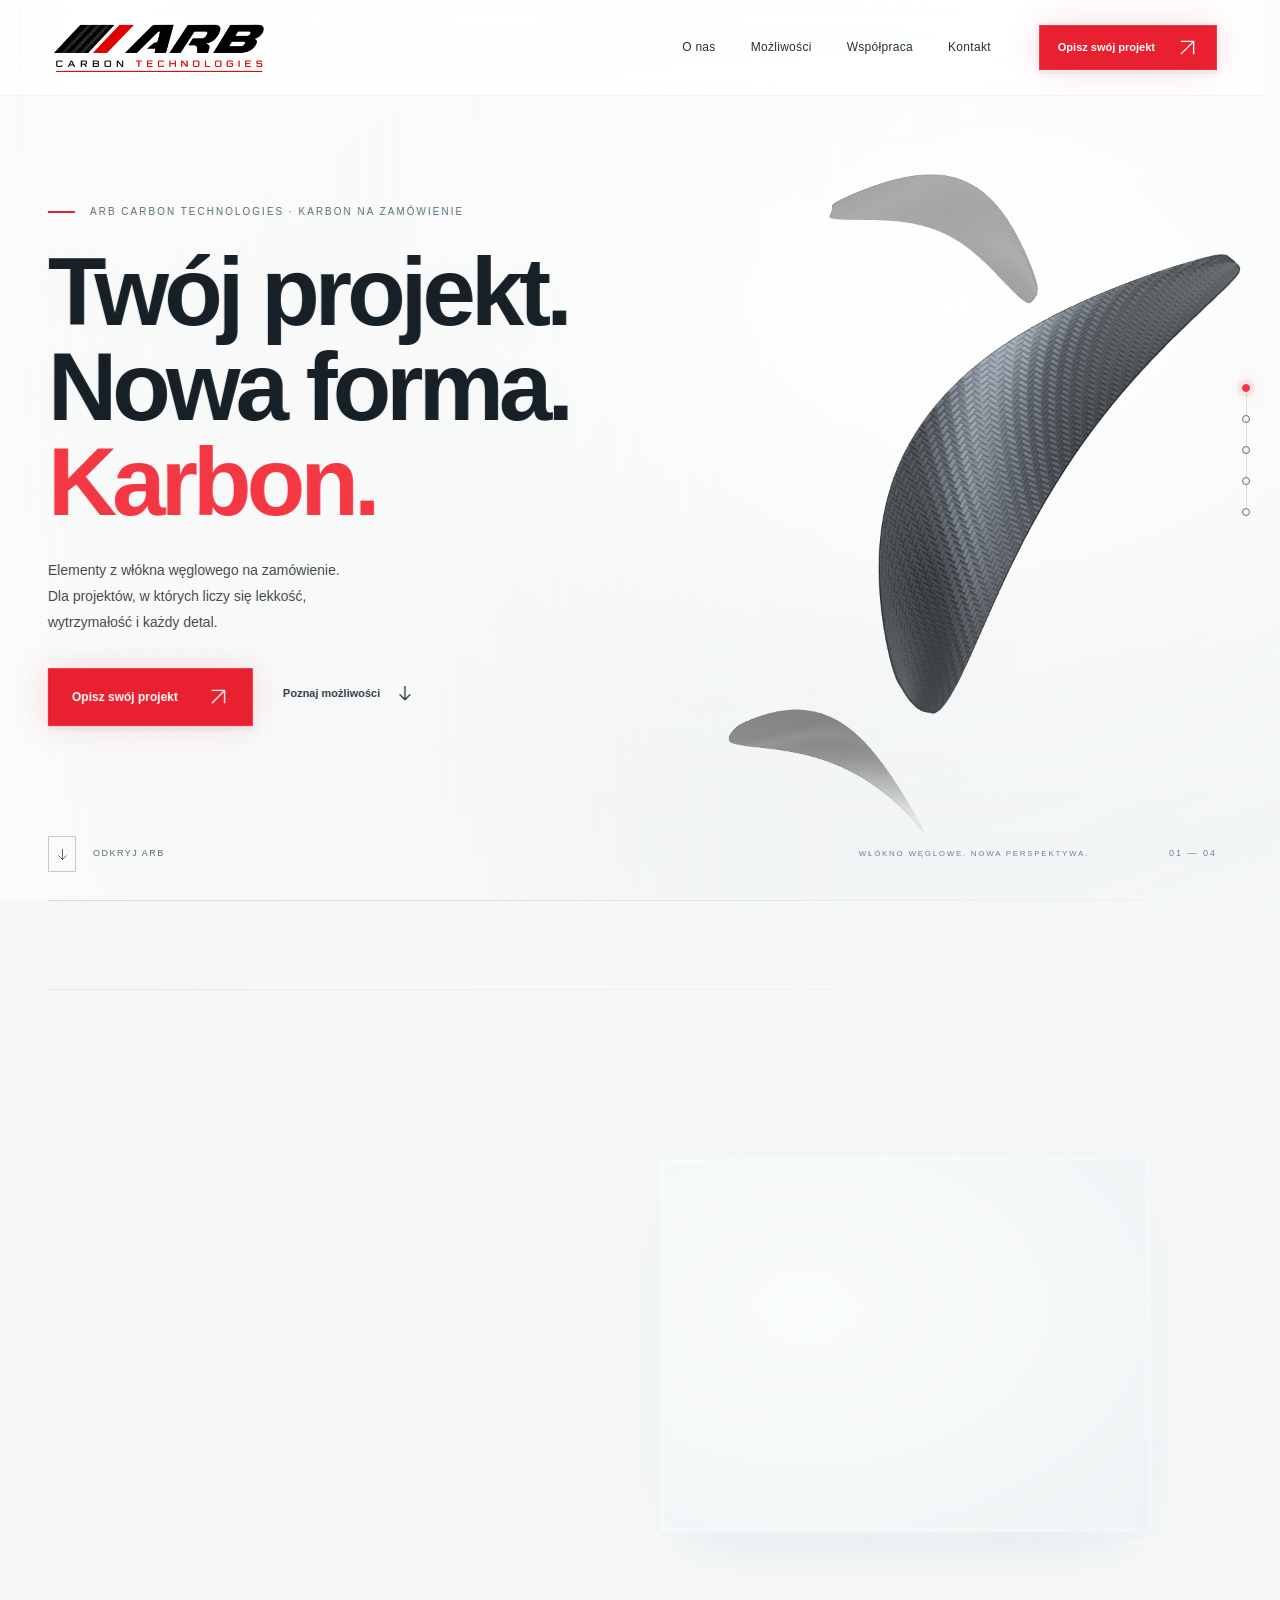
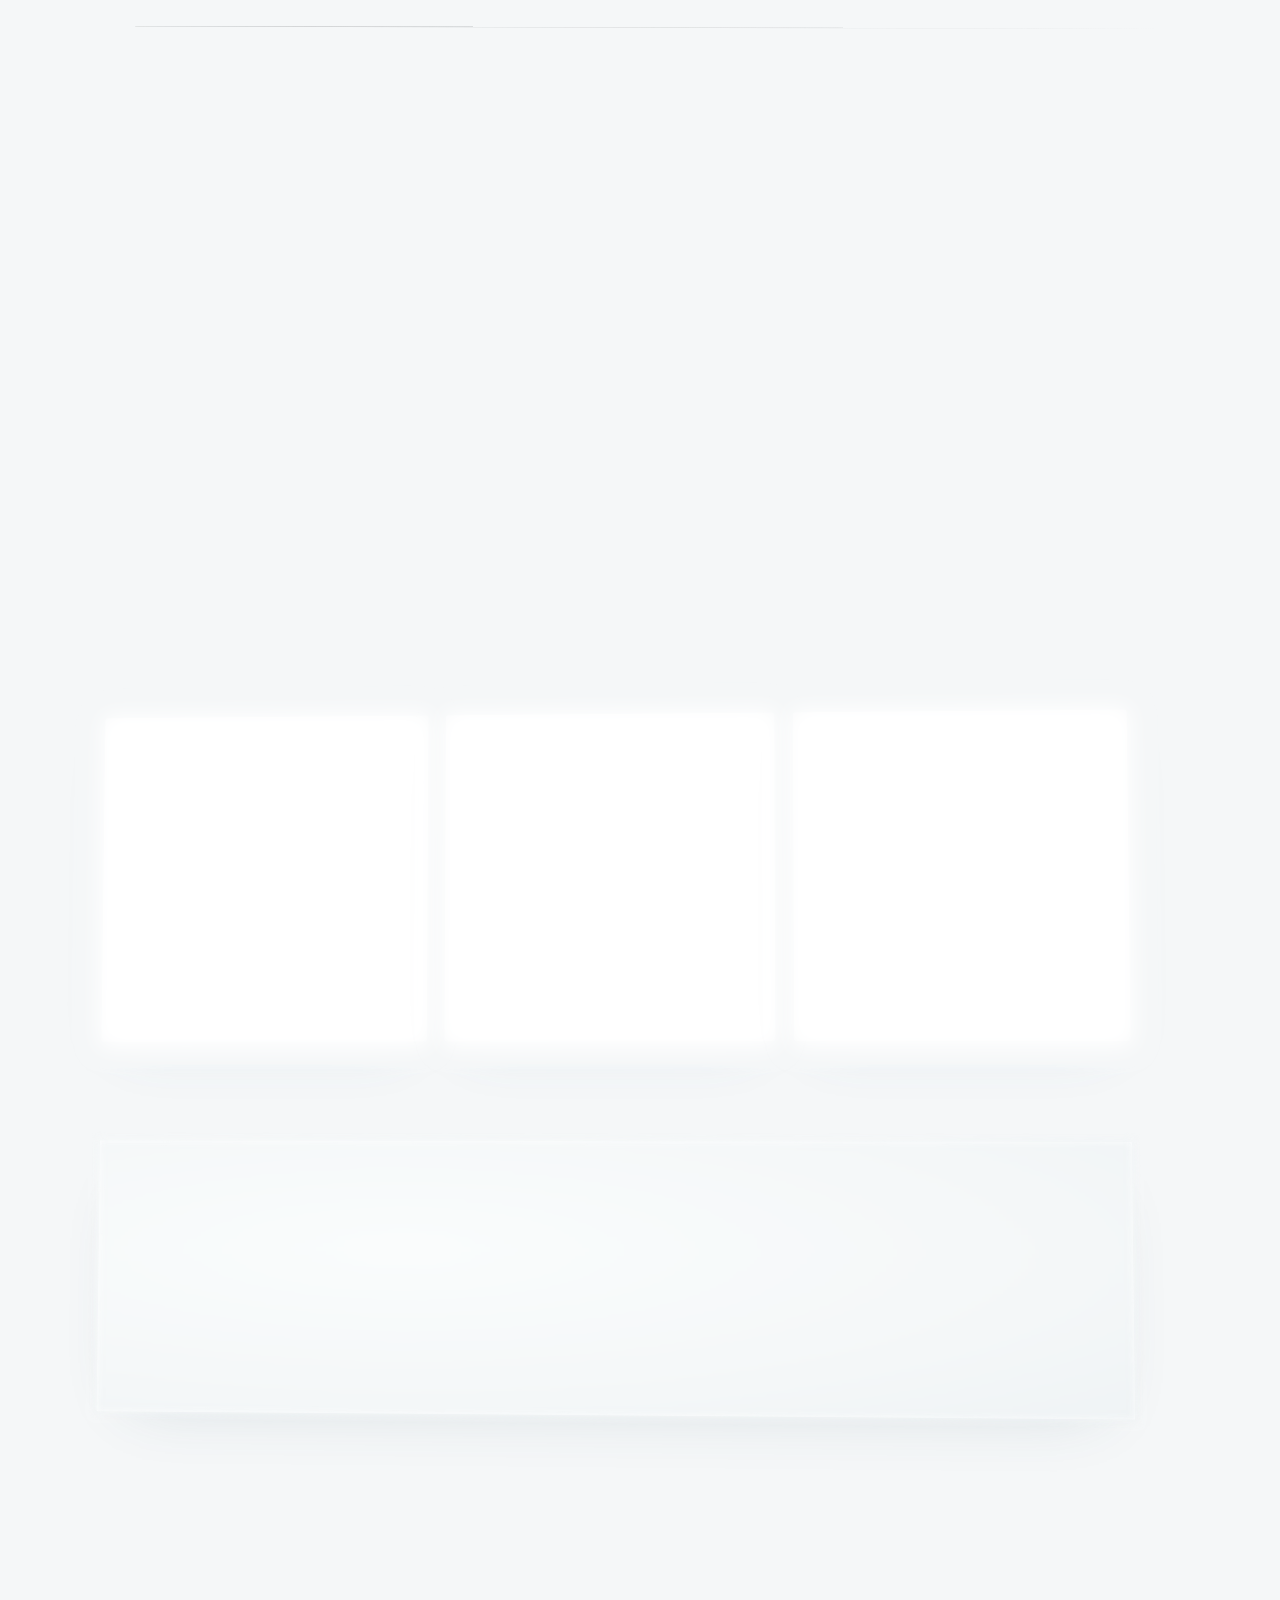
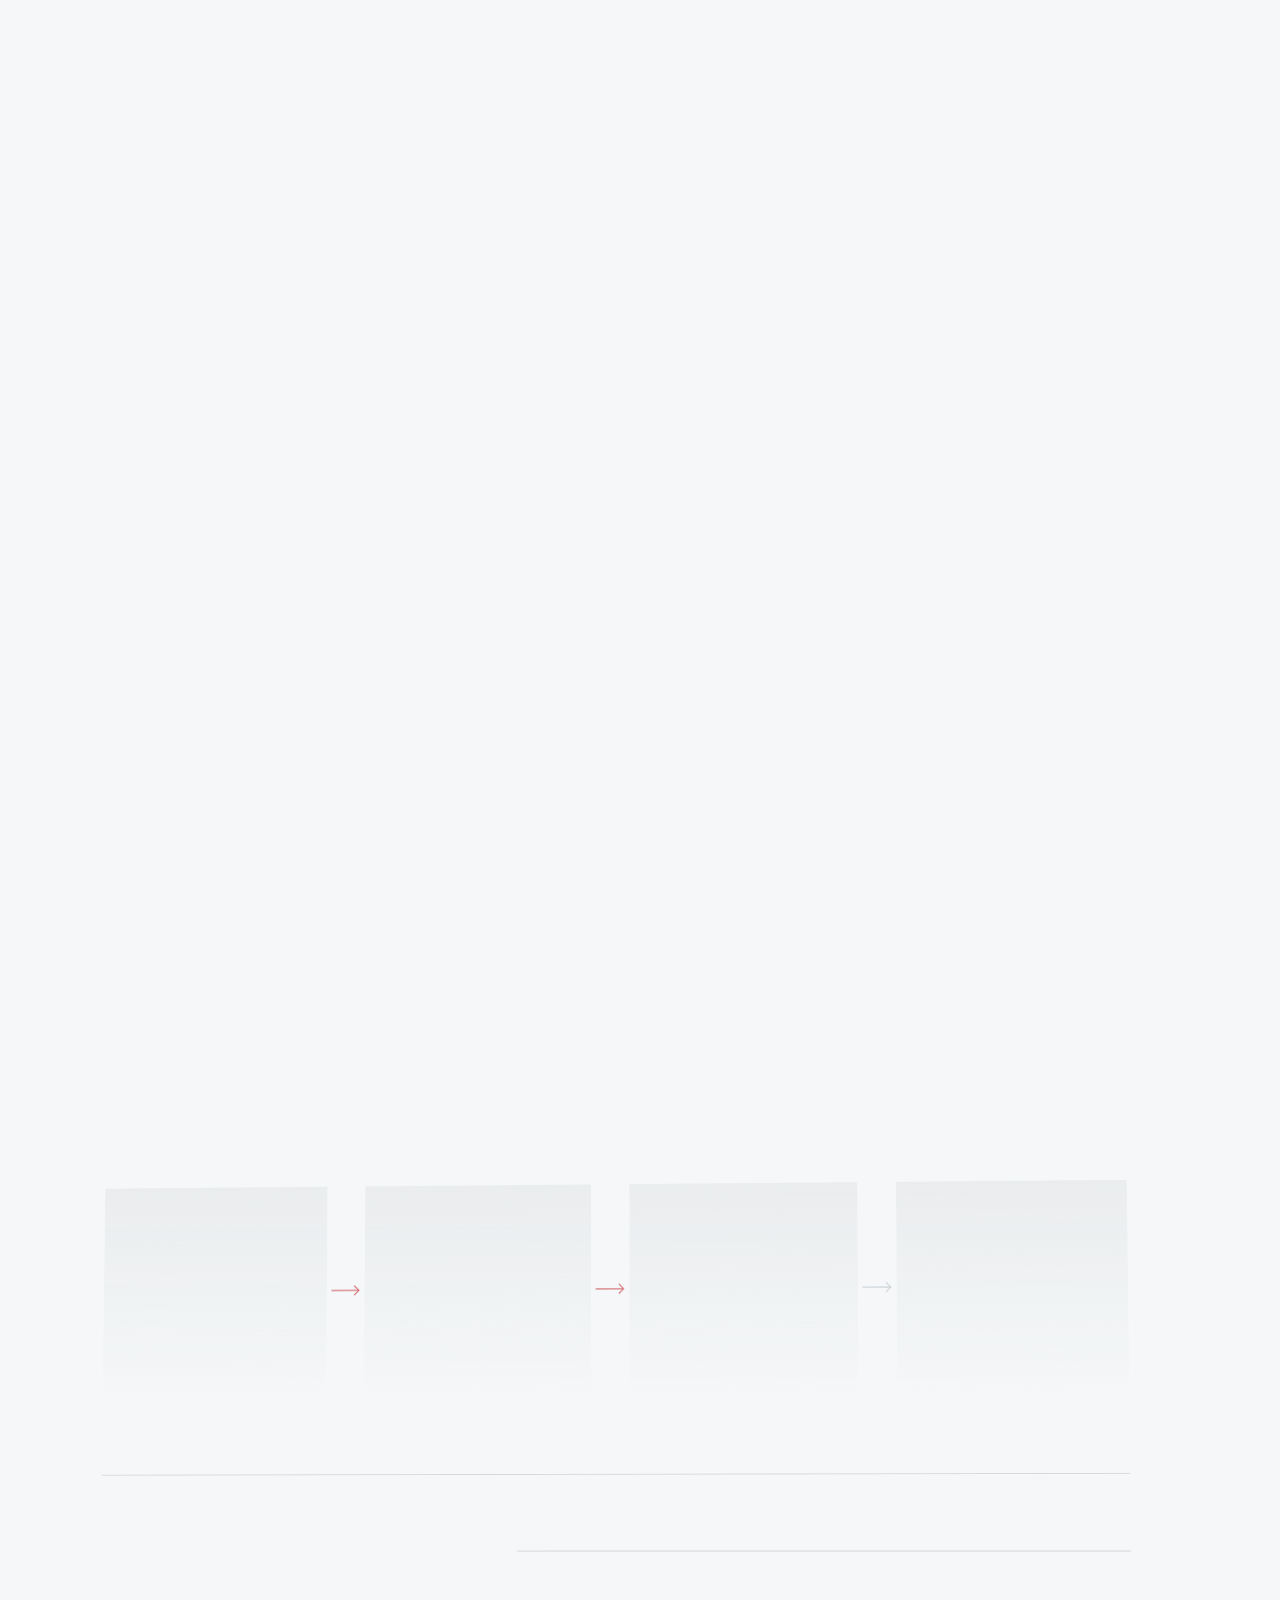
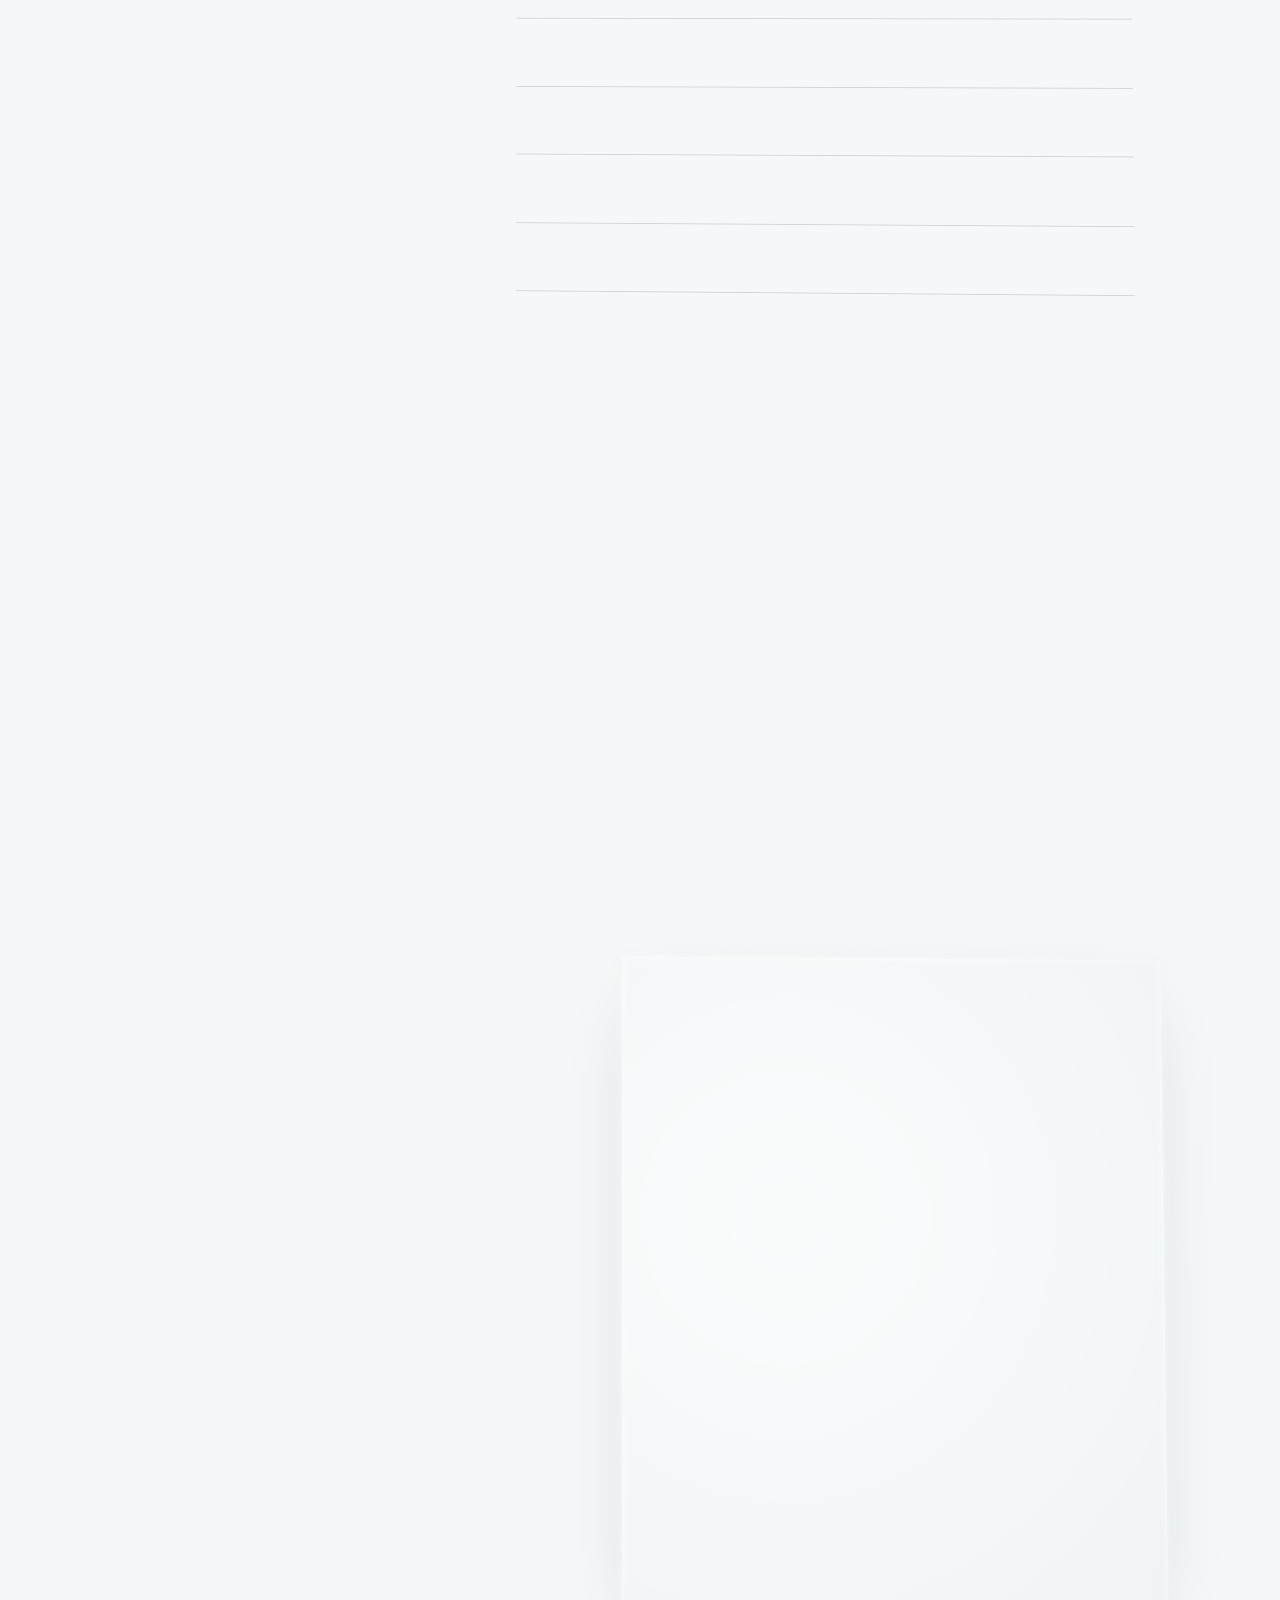
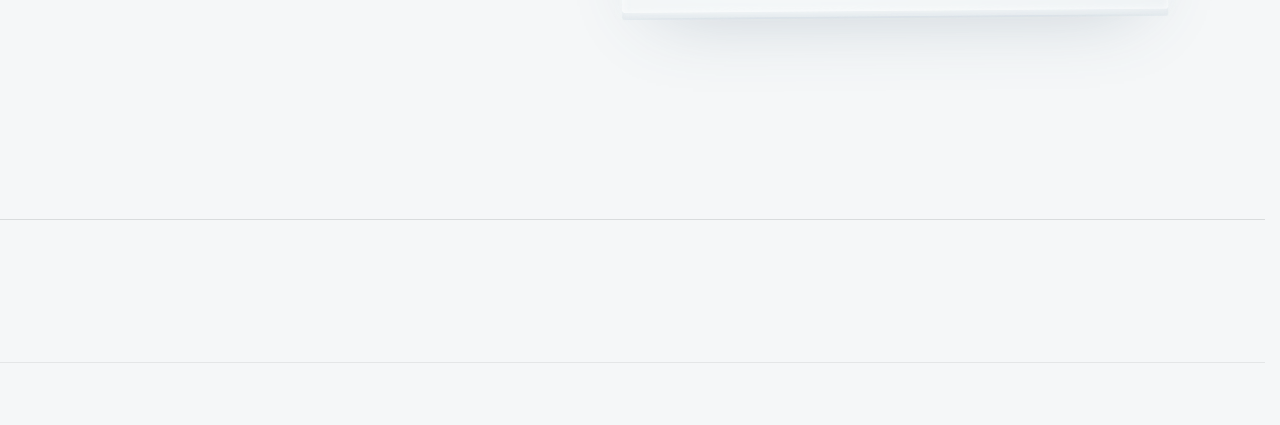
==== commit acbe28d9: "Improve ARB brand SEO and configure arbcarbon.pl canonical URLs and sitemap" ====
--- a/index.html
+++ b/index.html
@@ -2,19 +2,19 @@
 <html lang="pl" data-company-name="ARB Carbon Technologies sp. z o.o." data-company-street="Rogóźno 16 C" data-company-postcode="86-318" data-company-city="Rogóźno" data-company-country="Polska" data-company-krs="0001253607" data-company-email="kontakt@arbcarbon.pl" data-company-phone="+48664039201">
 <head>
   <meta charset="utf-8">
-  <meta http-equiv="Content-Security-Policy" content="default-src 'self'; script-src 'self' 'sha256-uXaGBjblkV0KZSP3BoPcXy7J4f2AG5iOwcG7FJ2Ofck='; script-src-attr 'none'; style-src 'self' 'unsafe-inline'; img-src 'self' data: blob:; font-src 'self'; connect-src 'none'; form-action 'none'; object-src 'none'; frame-src 'none'; base-uri 'none'; worker-src 'none'; media-src 'none'">
+  <meta http-equiv="Content-Security-Policy" content="default-src 'self'; script-src 'self' 'sha256-JtlAI6jmL5VWq82xPhxSK8U9tT5JWuxcZ3Ovqx1WnuI='; script-src-attr 'none'; style-src 'self' 'unsafe-inline'; img-src 'self' data: blob:; font-src 'self'; connect-src 'none'; form-action 'none'; object-src 'none'; frame-src 'none'; base-uri 'none'; worker-src 'none'; media-src 'none'">
   <meta name="viewport" content="width=device-width, initial-scale=1, viewport-fit=cover">
   <meta name="theme-color" content="#f5f7f8">
-  <meta name="description" content="Elementy z karbonu na zamówienie — od pomysłu do indywidualnej realizacji. Poznaj ARB Carbon Technologies z Rogóźna i przygotuj założenia swojego projektu.">
+  <meta name="description" content="ARB Carbon Technologies (ARB Carbon) — produkcja elementów z karbonu i włókna węglowego na zamówienie. Rogóźno, Polska. Omów z nami swój projekt.">
   <meta name="robots" content="index, follow, max-image-preview:large">
   <meta name="referrer" content="no-referrer">
   <meta property="og:site_name" content="ARB Carbon Technologies">
   <meta name="twitter:card" content="summary_large_image">
   <meta property="og:type" content="website">
   <meta property="og:locale" content="pl_PL">
-  <meta property="og:title" content="Elementy z karbonu na zamówienie | ARB Carbon Technologies">
-  <meta property="og:description" content="Elementy z włókna węglowego na zamówienie. Poznaj markę ARB Carbon Technologies.">
-  <title>Elementy z karbonu na zamówienie | ARB Carbon Technologies</title>
+  <meta property="og:title" content="ARB Carbon Technologies | Elementy z karbonu na zamówienie">
+  <meta property="og:description" content="ARB Carbon Technologies — elementy z karbonu i włókna węglowego na zamówienie. Poznaj ofertę i omów wymagania swojego projektu.">
+  <title>ARB Carbon Technologies | Elementy z karbonu na zamówienie</title>
   <link rel="icon" href="assets/favicon.svg" type="image/svg+xml">
   <link rel="stylesheet" href="styles.css">
   <link rel="stylesheet" href="motion.css">
@@ -31,7 +31,13 @@
   <script src="space-flow.js" defer></script>
   <script src="space-scene.js" defer></script>
   <script src="mist.js" defer></script>
-  <script type="application/ld+json">{"@context":"https://schema.org","@graph":[{"@type":"Organization","name":"ARB Carbon Technologies","legalName":"ARB CARBON TECHNOLOGIES SPÓŁKA Z OGRANICZONĄ ODPOWIEDZIALNOŚCIĄ","email":"kontakt@arbcarbon.pl","telephone":"+48664039201","taxID":"8762522563","identifier":[{"@type":"PropertyValue","propertyID":"KRS","value":"0001253607"},{"@type":"PropertyValue","propertyID":"REGON","value":"545228505"}],"address":{"@type":"PostalAddress","streetAddress":"Rogóźno 16 C","addressLocality":"Rogóźno","postalCode":"86-318","addressCountry":"PL"},"@id":"#organization","description":"Produkcja elementów z włókna węglowego na zamówienie. ARB Carbon Technologies, Rogóźno, Polska."},{"@type":"WebSite","@id":"#website","name":"ARB Carbon Technologies","inLanguage":"pl-PL","publisher":{"@id":"#organization"}},{"@type":"WebPage","@id":"#webpage","name":"Elementy z karbonu na zamówienie | ARB Carbon Technologies","inLanguage":"pl-PL","isPartOf":{"@id":"#website"},"about":{"@id":"#service"}},{"@type":"Service","@id":"#service","name":"Produkcja elementów z karbonu na zamówienie","serviceType":"Produkcja elementów z włókna węglowego na zamówienie","provider":{"@id":"#organization"},"description":"Indywidualny kształt, zastosowanie, wymagania i liczba sztuk. Zakres i możliwość realizacji ustalane indywidualnie."}]}</script>
+  <script type="application/ld+json">{"@context":"https://schema.org","@graph":[{"@type":"Organization","name":"ARB Carbon Technologies","legalName":"ARB CARBON TECHNOLOGIES SPÓŁKA Z OGRANICZONĄ ODPOWIEDZIALNOŚCIĄ","email":"kontakt@arbcarbon.pl","telephone":"+48664039201","taxID":"8762522563","identifier":[{"@type":"PropertyValue","propertyID":"KRS","value":"0001253607"},{"@type":"PropertyValue","propertyID":"REGON","value":"545228505"}],"address":{"@type":"PostalAddress","streetAddress":"Rogóźno 16 C","addressLocality":"Rogóźno","postalCode":"86-318","addressCountry":"PL"},"@id":"https://arbcarbon.pl/#organization","description":"Produkcja elementów z włókna węglowego na zamówienie. ARB Carbon Technologies, Rogóźno, Polska.","alternateName":["ARB Carbon","ARB"],"url":"https://arbcarbon.pl/","logo":"https://arbcarbon.pl/assets/arb-logo.webp"},{"@type":"WebSite","@id":"https://arbcarbon.pl/#website","name":"ARB Carbon Technologies","inLanguage":"pl-PL","publisher":{"@id":"https://arbcarbon.pl/#organization"},"alternateName":["ARB Carbon","ARB"],"url":"https://arbcarbon.pl/"},{"@type":"WebPage","@id":"https://arbcarbon.pl/#webpage","name":"ARB Carbon Technologies | Elementy z karbonu na zamówienie","inLanguage":"pl-PL","isPartOf":{"@id":"https://arbcarbon.pl/#website"},"about":{"@id":"https://arbcarbon.pl/#service"},"url":"https://arbcarbon.pl/"},{"@type":"Service","@id":"https://arbcarbon.pl/#service","name":"Produkcja elementów z karbonu na zamówienie","serviceType":"Produkcja elementów z włókna węglowego na zamówienie","provider":{"@id":"https://arbcarbon.pl/#organization"},"description":"Indywidualny kształt, zastosowanie, wymagania i liczba sztuk. Zakres i możliwość realizacji ustalane indywidualnie."}]}</script>
+  <link rel="canonical" href="https://arbcarbon.pl/">
+  <meta property="og:url" content="https://arbcarbon.pl/">
+  <meta property="og:image" content="https://arbcarbon.pl/assets/carbon-hero.webp">
+  <meta property="og:image:alt" content="Koncepcyjna wizualizacja elementu z włókna węglowego">
+  <meta name="twitter:image" content="https://arbcarbon.pl/assets/carbon-hero.webp">
+  <meta name="twitter:image:alt" content="Koncepcyjna wizualizacja elementu z włókna węglowego">
 </head>
 <body>
   <div class="space-backdrop" aria-hidden="true"><canvas id="space-canvas"></canvas></div>
@@ -60,7 +66,7 @@
       <div class="hero-light" aria-hidden="true"></div>
       <div class="hero-floor" aria-hidden="true"></div>
       <div class="hero-content wrap space-plane">
-        <p class="eyebrow light"><span class="red-line"></span> ELEMENTY Z KARBONU NA ZAMÓWIENIE</p>
+        <p class="eyebrow light"><span class="red-line"></span> ARB CARBON TECHNOLOGIES · KARBON NA ZAMÓWIENIE</p>
         <h1 id="hero-heading" aria-label="Twój projekt. Nowa forma. Karbon."><span class="hero-line"><span class="hero-word">Twój projekt.</span></span><span class="hero-line"><span class="hero-word">Nowa forma.</span></span><span class="hero-line"><span class="hero-word">Karbon.</span></span></h1>
         <p class="hero-description">Elementy z włókna węglowego na zamówienie.<br class="desktop-break"> Dla projektów, w których liczy się lekkość,<br class="desktop-break"> wytrzymałość i każdy detal.</p>
         <div class="hero-actions"><a class="button" href="#zapytanie">Opisz swój projekt <span class="arrow-mark" aria-hidden="true"><svg class="ui-arrow" width="20" height="20" viewBox="0 0 24 24" fill="none" stroke="currentColor" stroke-width="1.6" stroke-linecap="round" stroke-linejoin="round" aria-hidden="true" focusable="false"><path d="M5 19 19 5M5 5h14v14"/></svg></span></a><a class="text-link light-link" href="#mozliwosci">Poznaj możliwości <span class="arrow-mark" aria-hidden="true"><svg class="ui-arrow" width="20" height="20" viewBox="0 0 24 24" fill="none" stroke="currentColor" stroke-width="1.6" stroke-linecap="round" stroke-linejoin="round" aria-hidden="true" focusable="false"><path d="M12 4v16M6 14l6 6 6-6"/></svg></span></a></div>
@@ -73,9 +79,9 @@
     <section class="section about-section" id="o-nas" aria-labelledby="about-heading">
       <div class="wrap about-grid space-plane">
         <div data-reveal><p class="eyebrow"><span class="section-no">01 /</span> POZNAJ ARB</p><h2 id="about-heading">Pomysł nabiera<br><span class="muted">właściwej formy.</span></h2></div>
-        <div class="about-copy" data-reveal><p class="lead">Karbon daje projektantom swobodę.<br>My nadajemy tej swobodzie kształt.</p><p>ARB Carbon Technologies to polska marka z Rogóźna. Zajmujemy się produkcją elementów z włókna węglowego na zamówienie — z myślą o projektach, które potrzebują indywidualnego podejścia.</p><p>Punktem wyjścia jest Twój pomysł, model lub dokumentacja. Wspólnie ustalamy przeznaczenie elementu i wymagania, aby określić możliwości realizacji.</p><a class="text-link" href="#wspolpraca">Zobacz, jak zacząć współpracę <span class="arrow-mark" aria-hidden="true"><svg class="ui-arrow" width="20" height="20" viewBox="0 0 24 24" fill="none" stroke="currentColor" stroke-width="1.6" stroke-linecap="round" stroke-linejoin="round" aria-hidden="true" focusable="false"><path d="M5 19 19 5M5 5h14v14"/></svg></span></a></div>
+        <div class="about-copy" data-reveal><p class="lead">Karbon daje projektantom swobodę.<br>My nadajemy tej swobodzie kształt.</p><p>ARB Carbon Technologies (w skrócie ARB Carbon lub ARB) to polska marka z Rogóźna. Zajmujemy się produkcją elementów z włókna węglowego na zamówienie — z myślą o projektach, które potrzebują indywidualnego podejścia.</p><p>Punktem wyjścia jest Twój pomysł, model lub dokumentacja. Wspólnie ustalamy przeznaczenie elementu i wymagania, aby określić możliwości realizacji.</p><a class="text-link" href="#wspolpraca">Zobacz, jak zacząć współpracę <span class="arrow-mark" aria-hidden="true"><svg class="ui-arrow" width="20" height="20" viewBox="0 0 24 24" fill="none" stroke="currentColor" stroke-width="1.6" stroke-linecap="round" stroke-linejoin="round" aria-hidden="true" focusable="false"><path d="M5 19 19 5M5 5h14v14"/></svg></span></a></div>
       </div>
-      <div class="wrap material-note space-plane" data-reveal><div class="material-number" aria-hidden="true">C<span>6</span></div><div><p class="eyebrow">CARBON / WŁÓKNO WĘGLOWE</p><p>Mała masa. Duży potencjał.</p></div><p class="material-description">O właściwościach gotowego elementu decyduje cały projekt: geometria, układ włókien, żywica i sposób wykonania. Dlatego zaczynamy od wymagań.</p></div>
+      <div class="wrap material-note space-plane" data-reveal><div class="material-number" aria-hidden="true">C<span>6</span></div><div><p class="eyebrow">CARBON / WŁÓKNO WĘGLOWE</p><p>Mała masa. Duży potencjał.</p></div><p class="material-description">Karbon, określany także jako carbon, to w naszej ofercie kompozyt z włókna węglowego i żywicy. O właściwościach gotowego elementu decyduje cały projekt: geometria, układ włókien, żywica i sposób wykonania. Dlatego zaczynamy od wymagań.</p></div>
     </section>
 
     <section class="section capabilities-section" id="mozliwosci" aria-labelledby="capabilities-heading">
@@ -110,7 +116,7 @@
       <div class="laminate-scene" aria-hidden="true"><div class="laminate-orbit"></div><div class="laminate-shadow"></div><div class="laminate-axis"></div><div class="laminate-object"><span class="laminate-layer" style="--depth-index:0"></span><span class="laminate-layer" style="--depth-index:1"></span><span class="laminate-layer" style="--depth-index:2"></span><span class="laminate-layer" style="--depth-index:3"></span></div></div><div class="wrap material-feature-inner space-plane" data-reveal><p class="eyebrow light"><span class="red-line"></span> WIĘCEJ NIŻ CHARAKTERYSTYCZNY SPLOT</p><h2 id="material-heading">Mniej masy.<br>Więcej <em>możliwości.</em></h2><p>Włókno węglowe łączy charakterystyczną estetykę<br class="desktop-break"> z potencjałem lekkiej, sztywnej konstrukcji.<br class="desktop-break"> Dobry element zaczyna się od dobrego projektu.</p><a href="#zapytanie" class="text-link light-link">Nadaj kształt swojemu pomysłowi <span class="arrow-mark" aria-hidden="true"><svg class="ui-arrow" width="20" height="20" viewBox="0 0 24 24" fill="none" stroke="currentColor" stroke-width="1.6" stroke-linecap="round" stroke-linejoin="round" aria-hidden="true" focusable="false"><path d="M5 19 19 5M5 5h14v14"/></svg></span></a></div><span class="visual-label">Wizualizacja koncepcyjna</span></section>
 
     <section class="section process-section" id="wspolpraca" aria-labelledby="process-heading"><div class="wrap space-plane"><div class="section-heading" data-reveal><div><p class="eyebrow"><span class="section-no">03 /</span> WSPÓŁPRACA</p><h2 id="process-heading">Od pierwszej rozmowy<br>do konkretów.</h2></div><p>Jasne założenia to dobry początek.<br>Tak przygotujesz zapytanie o realizację.</p></div><div class="process-grid" role="list" aria-label="Cztery etapy współpracy"><article class="process-step" role="listitem" data-reveal><div class="step"><span>01</span></div><h3>Pokaż pomysł</h3><p>Opisz element i jego zastosowanie. Zbierz dostępne rysunki, zdjęcia lub modele 3D, które pomogą wyjaśnić Twój pomysł.</p><span class="process-connector" aria-hidden="true" style="--flow-step:0"><svg viewBox="0 0 40 16" focusable="false"><path class="process-connector__track" d="M1 8H38M32 2L38 8L32 14"/><path class="process-connector__flow" pathLength="1" d="M1 8H38M32 2L38 8L32 14"/></svg></span></article><article class="process-step" role="listitem" data-reveal><div class="step"><span>02</span></div><h3>Określ wymagania</h3><p>Podaj wymiary, liczbę sztuk, warunki pracy i oczekiwany termin. Wskaż, co w Twoim projekcie jest najważniejsze.</p><span class="process-connector" aria-hidden="true" style="--flow-step:1"><svg viewBox="0 0 40 16" focusable="false"><path class="process-connector__track" d="M1 8H38M32 2L38 8L32 14"/><path class="process-connector__flow" pathLength="1" d="M1 8H38M32 2L38 8L32 14"/></svg></span></article><article class="process-step" role="listitem" data-reveal><div class="step"><span>03</span></div><h3>Ustalmy możliwości</h3><p>Na podstawie informacji omówimy wykonalność, zakres prac oraz kwestie wymagające doprecyzowania.</p><span class="process-connector" aria-hidden="true" style="--flow-step:2"><svg viewBox="0 0 40 16" focusable="false"><path class="process-connector__track" d="M1 8H38M32 2L38 8L32 14"/><path class="process-connector__flow" pathLength="1" d="M1 8H38M32 2L38 8L32 14"/></svg></span></article><article class="process-step" role="listitem" data-reveal><div class="step"><span>04</span></div><h3>Uzgodnijmy realizację</h3><p>Zakres, wycenę i harmonogram ustalamy indywidualnie, przed rozpoczęciem zamówienia.</p></article></div>
-      <div class="faq-block" data-reveal><div><p class="eyebrow">WARTO WIEDZIEĆ</p><h3>Dobry początek<br> to dobre pytania.</h3></div><div class="faq-list"><details><summary>Czy potrzebuję gotowego modelu 3D?<span aria-hidden="true">+</span></summary><p>Nie musisz go mieć, aby rozpocząć rozmowę. Prześlij opis zastosowania, orientacyjne wymiary oraz dostępne szkice lub zdjęcia. Zakres potrzebnej dokumentacji ustalimy dla konkretnego projektu.</p></details><details><summary>Od czego zależy wycena elementu?<span aria-hidden="true">+</span></summary><p>Przede wszystkim od geometrii, wymagań materiałowych, oprzyrządowania, wykończenia i liczby sztuk. Bez poznania projektu nie podajemy uniwersalnej ceny.</p></details><details><summary>Czy mogę zapytać o pojedynczą sztukę?<span aria-hidden="true">+</span></summary><p>Tak. W zapytaniu określ potrzebną liczbę sztuk. Możliwość wykonania oraz opłacalność pojedynczego elementu zależą od projektu i potrzebnego oprzyrządowania.</p></details><details><summary>Co warto przygotować przed rozmową?<span aria-hidden="true">+</span></summary><p>Zbierz rysunki, wymiary, model 3D lub zdjęcia referencyjne. W narzędziu poniżej możesz uporządkować założenia i pobrać opis projektu w pliku tekstowym. Pobranie pliku nie przesyła zapytania do firmy.</p></details></div></div>
+      <div class="faq-block" data-reveal><div><p class="eyebrow">WARTO WIEDZIEĆ</p><h3>Dobry początek<br> to dobre pytania.</h3></div><div class="faq-list"><details><summary>Carbon i karbon — czy chodzi o ten sam materiał?<span aria-hidden="true">+</span></summary><p>W opisach elementów kompozytowych nazwy carbon i karbon odnoszą się do materiału z włókna węglowego i żywicy. W ARB Carbon Technologies ustalamy wymagania konkretnego elementu: jego geometrię, obciążenia, warunki pracy i wykończenie.</p></details><details><summary>Czy potrzebuję gotowego modelu 3D?<span aria-hidden="true">+</span></summary><p>Nie musisz go mieć, aby rozpocząć rozmowę. Prześlij opis zastosowania, orientacyjne wymiary oraz dostępne szkice lub zdjęcia. Zakres potrzebnej dokumentacji ustalimy dla konkretnego projektu.</p></details><details><summary>Od czego zależy wycena elementu?<span aria-hidden="true">+</span></summary><p>Przede wszystkim od geometrii, wymagań materiałowych, oprzyrządowania, wykończenia i liczby sztuk. Bez poznania projektu nie podajemy uniwersalnej ceny.</p></details><details><summary>Czy mogę zapytać o pojedynczą sztukę?<span aria-hidden="true">+</span></summary><p>Tak. W zapytaniu określ potrzebną liczbę sztuk. Możliwość wykonania oraz opłacalność pojedynczego elementu zależą od projektu i potrzebnego oprzyrządowania.</p></details><details><summary>Co warto przygotować przed rozmową?<span aria-hidden="true">+</span></summary><p>Zbierz rysunki, wymiary, model 3D lub zdjęcia referencyjne. W narzędziu poniżej możesz uporządkować założenia i pobrać opis projektu w pliku tekstowym. Pobranie pliku nie przesyła zapytania do firmy.</p></details></div></div>
     </div></section>
 
     <section class="contact-section section" id="kontakt" aria-labelledby="contact-heading"><div class="wrap space-plane"><div class="contact-heading" data-reveal><p class="eyebrow"><span class="section-no">04 /</span> KONTAKT</p><h2 id="contact-heading">Masz projekt?<br><span class="muted">Nadajmy mu formę.</span></h2></div><div class="contact-grid"><div class="contact-information" data-reveal><p class="lead">Opowiedz nam, czego potrzebujesz.<br>Od tego zaczyna się współpraca.</p><div class="contact-item"><span class="tiny">E-MAIL</span><a class="contact-email" href="mailto:kontakt@arbcarbon.pl">kontakt@arbcarbon.pl</a></div><div class="contact-item"><span class="tiny">TELEFON</span><a class="contact-phone" href="tel:+48664039201">+48 664 039 201</a></div><div class="contact-item"><span class="tiny">SIEDZIBA FIRMY</span><p>ARB Carbon Technologies sp. z o.o.<br>Rogóźno 16 C<br>86-318 Rogóźno, Polska</p><a class="text-link" href="https://www.google.com/maps/search/?api=1&amp;query=Rog%C3%B3%C5%BAno%2016C%2086-318%20Polska" target="_blank" rel="noopener noreferrer">Zobacz na mapie <span class="arrow-mark" aria-hidden="true"><svg class="ui-arrow" width="20" height="20" viewBox="0 0 24 24" fill="none" stroke="currentColor" stroke-width="1.6" stroke-linecap="round" stroke-linejoin="round" aria-hidden="true" focusable="false"><path d="M5 19 19 5M5 5h14v14"/></svg></span></a></div><div class="company-mini"><span>NIP <strong>8762522563</strong></span><span>KRS <strong>0001253607</strong></span></div><div class="contact-tools"><button type="button" class="small-action" data-open-company>Dane rejestrowe <span class="arrow-mark" aria-hidden="true"><svg class="ui-arrow" width="20" height="20" viewBox="0 0 24 24" fill="none" stroke="currentColor" stroke-width="1.6" stroke-linecap="round" stroke-linejoin="round" aria-hidden="true" focusable="false"><path d="M5 19 19 5M5 5h14v14"/></svg></span></button><button type="button" class="small-action" data-download-vcard>Zapisz kontakt <span class="arrow-mark" aria-hidden="true"><svg class="ui-arrow" width="20" height="20" viewBox="0 0 24 24" fill="none" stroke="currentColor" stroke-width="1.6" stroke-linecap="round" stroke-linejoin="round" aria-hidden="true" focusable="false"><path d="M12 4v16M6 14l6 6 6-6"/></svg></span></button></div><div class="location-art" aria-hidden="true"><div class="location-cross"></div><span>ROGÓŹNO</span><small>KUJAWSKO-POMORSKIE / PL</small></div></div>
@@ -135,3 +141,4 @@
   </dialog>
 </body>
 </html>
+
--- a/mobile.css
+++ b/mobile.css
@@ -9,6 +9,9 @@
 .dialog-close { min-width:44px; min-height:44px; }
 .dialog { max-height:85vh; max-height:85dvh; overscroll-behavior:contain; }
 .company-details dd { overflow-wrap:anywhere; }
+body.company-open { position:fixed; top:var(--company-scroll-y,0); left:var(--company-scroll-x,0); width:100%; overflow:hidden; }
+#company-dialog[open][aria-modal="true"] { position:fixed; inset:0; margin:auto; height:fit-content; }
+@media print { body.company-open { position:static; top:auto; left:auto; width:auto; overflow:visible; } }
 .footer-bottom { padding-bottom:max(24px,env(safe-area-inset-bottom,0px)); }
 @supports not (overflow:clip) { html { overflow-x:hidden; } body { overflow-x:visible; } }
 
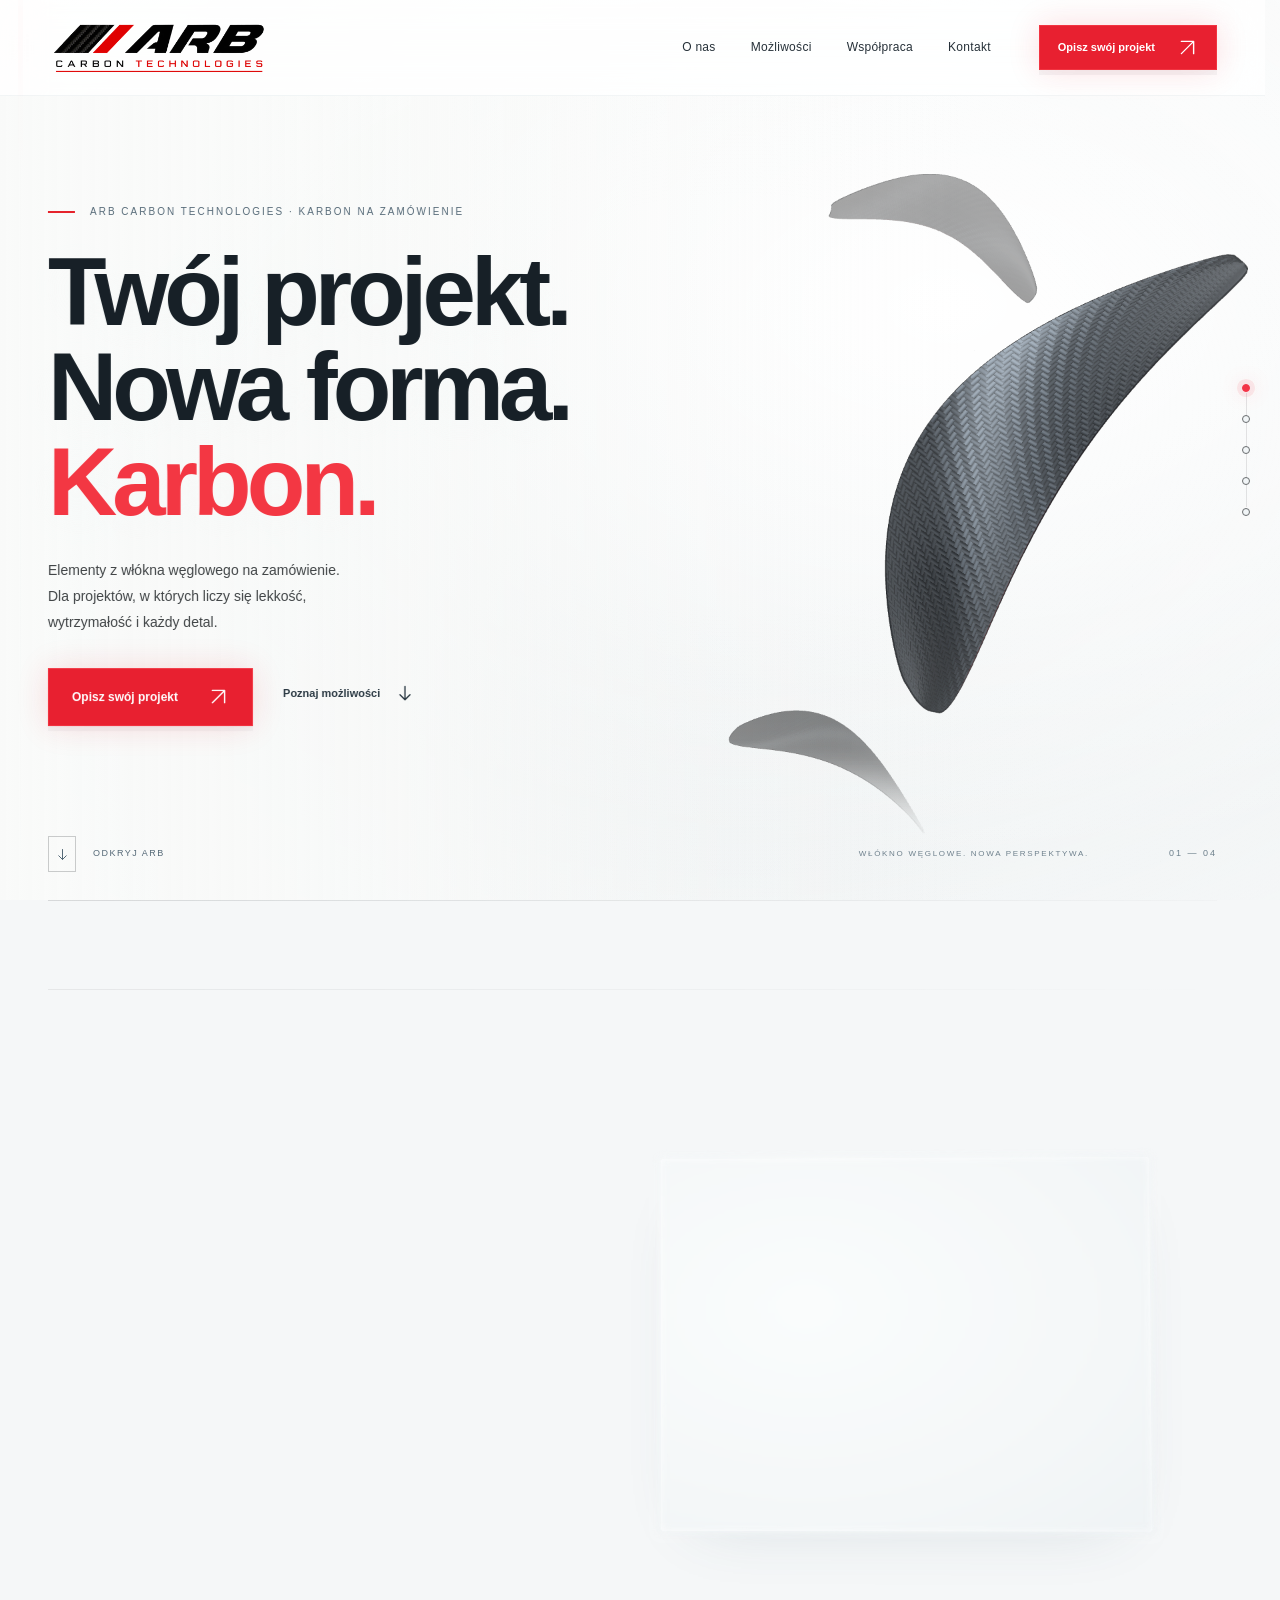
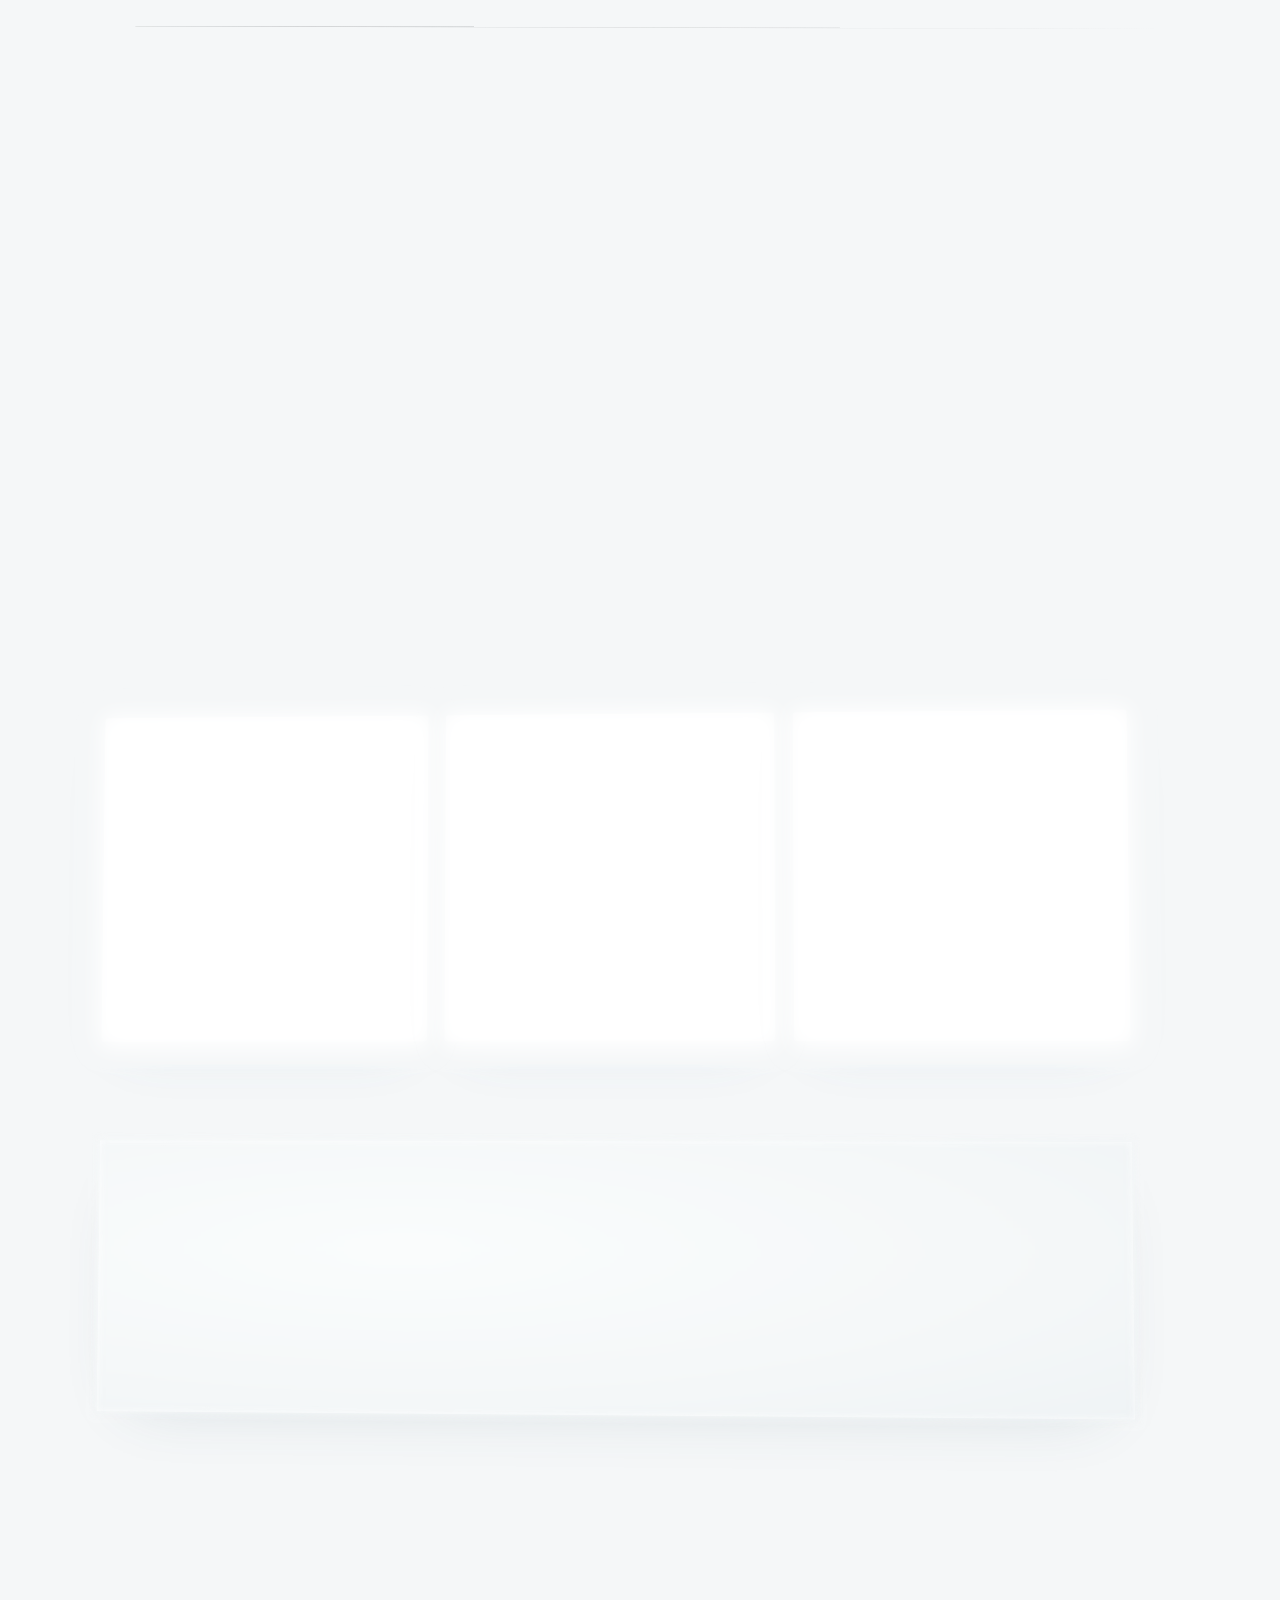
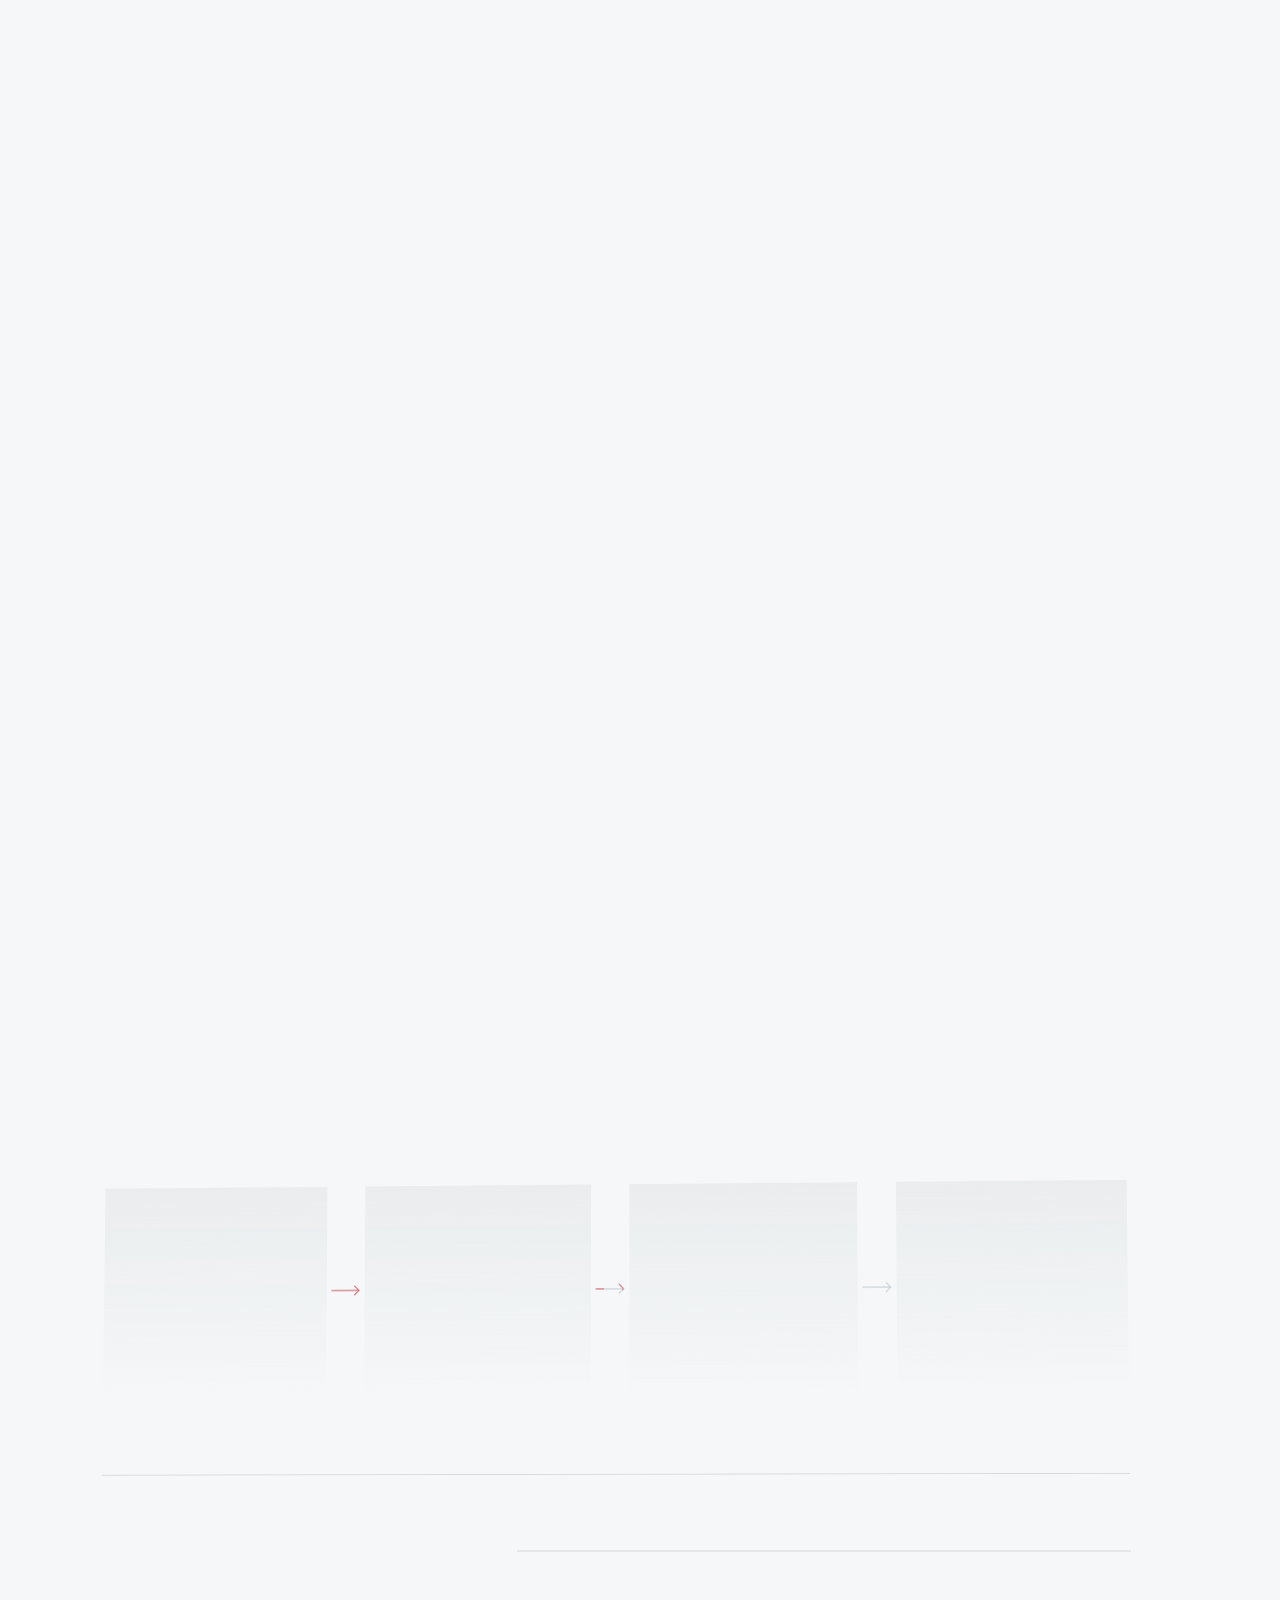
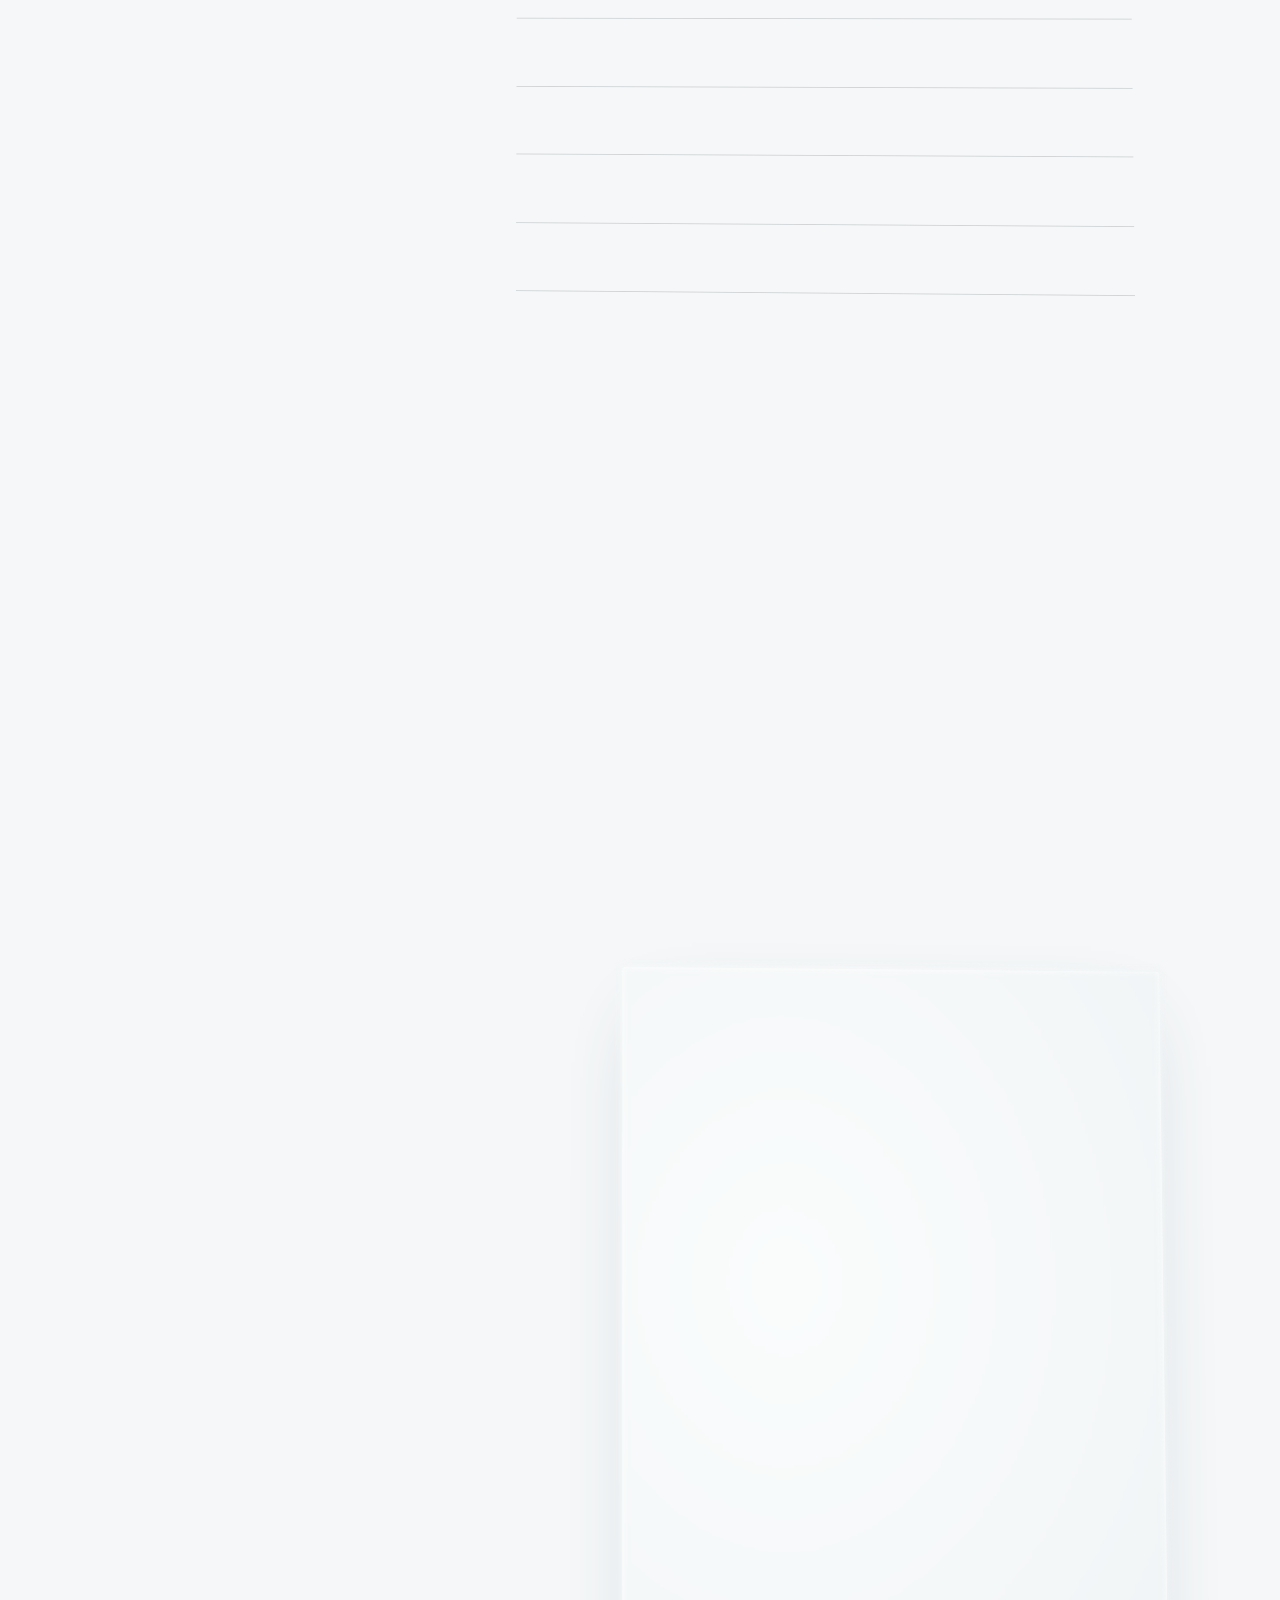
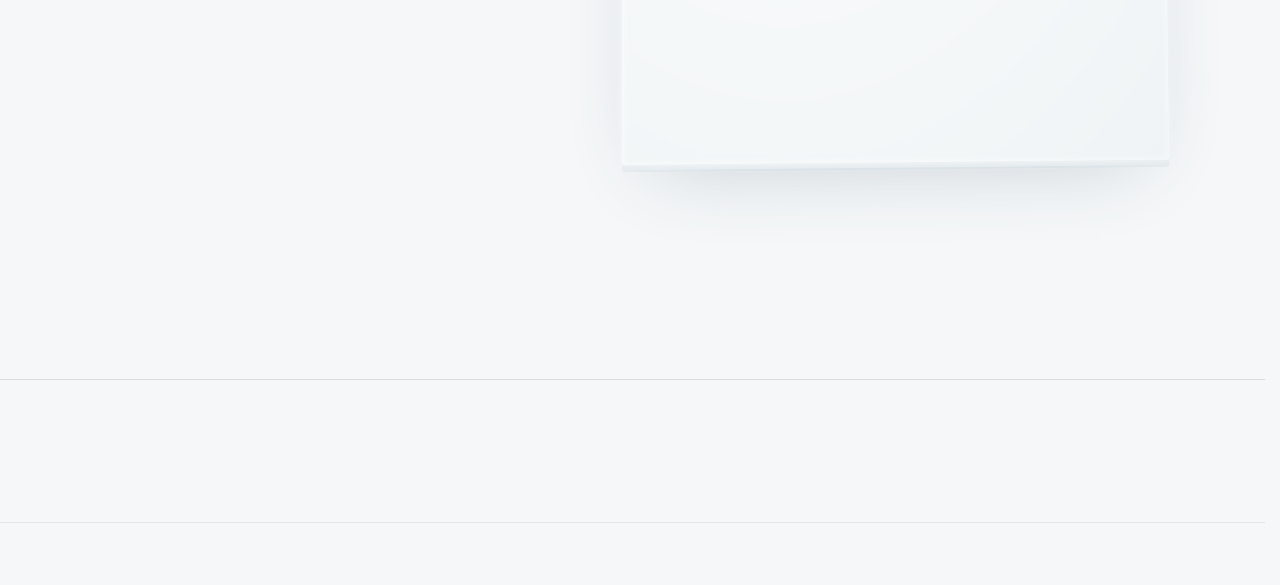
==== commit bc97605b: "Send project inquiries and visitor contact details through a validated PHP mail endpoint" ====
--- a/index.html
+++ b/index.html
@@ -2,7 +2,7 @@
 <html lang="pl" data-company-name="ARB Carbon Technologies sp. z o.o." data-company-street="Rogóźno 16 C" data-company-postcode="86-318" data-company-city="Rogóźno" data-company-country="Polska" data-company-krs="0001253607" data-company-email="kontakt@arbcarbon.pl" data-company-phone="+48664039201">
 <head>
   <meta charset="utf-8">
-  <meta http-equiv="Content-Security-Policy" content="default-src 'self'; script-src 'self' 'sha256-JtlAI6jmL5VWq82xPhxSK8U9tT5JWuxcZ3Ovqx1WnuI='; script-src-attr 'none'; style-src 'self' 'unsafe-inline'; img-src 'self' data: blob:; font-src 'self'; connect-src 'none'; form-action 'none'; object-src 'none'; frame-src 'none'; base-uri 'none'; worker-src 'none'; media-src 'none'">
+  <meta http-equiv="Content-Security-Policy" content="default-src 'self'; script-src 'self' 'sha256-JtlAI6jmL5VWq82xPhxSK8U9tT5JWuxcZ3Ovqx1WnuI='; script-src-attr 'none'; style-src 'self' 'unsafe-inline'; img-src 'self' data: blob:; font-src 'self'; connect-src 'self'; form-action 'self'; object-src 'none'; frame-src 'none'; base-uri 'none'; worker-src 'none'; media-src 'none'">
   <meta name="viewport" content="width=device-width, initial-scale=1, viewport-fit=cover">
   <meta name="theme-color" content="#f5f7f8">
   <meta name="description" content="ARB Carbon Technologies (ARB Carbon) — produkcja elementów z karbonu i włókna węglowego na zamówienie. Rogóźno, Polska. Omów z nami swój projekt.">
@@ -116,23 +116,24 @@
       <div class="laminate-scene" aria-hidden="true"><div class="laminate-orbit"></div><div class="laminate-shadow"></div><div class="laminate-axis"></div><div class="laminate-object"><span class="laminate-layer" style="--depth-index:0"></span><span class="laminate-layer" style="--depth-index:1"></span><span class="laminate-layer" style="--depth-index:2"></span><span class="laminate-layer" style="--depth-index:3"></span></div></div><div class="wrap material-feature-inner space-plane" data-reveal><p class="eyebrow light"><span class="red-line"></span> WIĘCEJ NIŻ CHARAKTERYSTYCZNY SPLOT</p><h2 id="material-heading">Mniej masy.<br>Więcej <em>możliwości.</em></h2><p>Włókno węglowe łączy charakterystyczną estetykę<br class="desktop-break"> z potencjałem lekkiej, sztywnej konstrukcji.<br class="desktop-break"> Dobry element zaczyna się od dobrego projektu.</p><a href="#zapytanie" class="text-link light-link">Nadaj kształt swojemu pomysłowi <span class="arrow-mark" aria-hidden="true"><svg class="ui-arrow" width="20" height="20" viewBox="0 0 24 24" fill="none" stroke="currentColor" stroke-width="1.6" stroke-linecap="round" stroke-linejoin="round" aria-hidden="true" focusable="false"><path d="M5 19 19 5M5 5h14v14"/></svg></span></a></div><span class="visual-label">Wizualizacja koncepcyjna</span></section>
 
     <section class="section process-section" id="wspolpraca" aria-labelledby="process-heading"><div class="wrap space-plane"><div class="section-heading" data-reveal><div><p class="eyebrow"><span class="section-no">03 /</span> WSPÓŁPRACA</p><h2 id="process-heading">Od pierwszej rozmowy<br>do konkretów.</h2></div><p>Jasne założenia to dobry początek.<br>Tak przygotujesz zapytanie o realizację.</p></div><div class="process-grid" role="list" aria-label="Cztery etapy współpracy"><article class="process-step" role="listitem" data-reveal><div class="step"><span>01</span></div><h3>Pokaż pomysł</h3><p>Opisz element i jego zastosowanie. Zbierz dostępne rysunki, zdjęcia lub modele 3D, które pomogą wyjaśnić Twój pomysł.</p><span class="process-connector" aria-hidden="true" style="--flow-step:0"><svg viewBox="0 0 40 16" focusable="false"><path class="process-connector__track" d="M1 8H38M32 2L38 8L32 14"/><path class="process-connector__flow" pathLength="1" d="M1 8H38M32 2L38 8L32 14"/></svg></span></article><article class="process-step" role="listitem" data-reveal><div class="step"><span>02</span></div><h3>Określ wymagania</h3><p>Podaj wymiary, liczbę sztuk, warunki pracy i oczekiwany termin. Wskaż, co w Twoim projekcie jest najważniejsze.</p><span class="process-connector" aria-hidden="true" style="--flow-step:1"><svg viewBox="0 0 40 16" focusable="false"><path class="process-connector__track" d="M1 8H38M32 2L38 8L32 14"/><path class="process-connector__flow" pathLength="1" d="M1 8H38M32 2L38 8L32 14"/></svg></span></article><article class="process-step" role="listitem" data-reveal><div class="step"><span>03</span></div><h3>Ustalmy możliwości</h3><p>Na podstawie informacji omówimy wykonalność, zakres prac oraz kwestie wymagające doprecyzowania.</p><span class="process-connector" aria-hidden="true" style="--flow-step:2"><svg viewBox="0 0 40 16" focusable="false"><path class="process-connector__track" d="M1 8H38M32 2L38 8L32 14"/><path class="process-connector__flow" pathLength="1" d="M1 8H38M32 2L38 8L32 14"/></svg></span></article><article class="process-step" role="listitem" data-reveal><div class="step"><span>04</span></div><h3>Uzgodnijmy realizację</h3><p>Zakres, wycenę i harmonogram ustalamy indywidualnie, przed rozpoczęciem zamówienia.</p></article></div>
-      <div class="faq-block" data-reveal><div><p class="eyebrow">WARTO WIEDZIEĆ</p><h3>Dobry początek<br> to dobre pytania.</h3></div><div class="faq-list"><details><summary>Carbon i karbon — czy chodzi o ten sam materiał?<span aria-hidden="true">+</span></summary><p>W opisach elementów kompozytowych nazwy carbon i karbon odnoszą się do materiału z włókna węglowego i żywicy. W ARB Carbon Technologies ustalamy wymagania konkretnego elementu: jego geometrię, obciążenia, warunki pracy i wykończenie.</p></details><details><summary>Czy potrzebuję gotowego modelu 3D?<span aria-hidden="true">+</span></summary><p>Nie musisz go mieć, aby rozpocząć rozmowę. Prześlij opis zastosowania, orientacyjne wymiary oraz dostępne szkice lub zdjęcia. Zakres potrzebnej dokumentacji ustalimy dla konkretnego projektu.</p></details><details><summary>Od czego zależy wycena elementu?<span aria-hidden="true">+</span></summary><p>Przede wszystkim od geometrii, wymagań materiałowych, oprzyrządowania, wykończenia i liczby sztuk. Bez poznania projektu nie podajemy uniwersalnej ceny.</p></details><details><summary>Czy mogę zapytać o pojedynczą sztukę?<span aria-hidden="true">+</span></summary><p>Tak. W zapytaniu określ potrzebną liczbę sztuk. Możliwość wykonania oraz opłacalność pojedynczego elementu zależą od projektu i potrzebnego oprzyrządowania.</p></details><details><summary>Co warto przygotować przed rozmową?<span aria-hidden="true">+</span></summary><p>Zbierz rysunki, wymiary, model 3D lub zdjęcia referencyjne. W narzędziu poniżej możesz uporządkować założenia i pobrać opis projektu w pliku tekstowym. Pobranie pliku nie przesyła zapytania do firmy.</p></details></div></div>
+      <div class="faq-block" data-reveal><div><p class="eyebrow">WARTO WIEDZIEĆ</p><h3>Dobry początek<br> to dobre pytania.</h3></div><div class="faq-list"><details><summary>Carbon i karbon — czy chodzi o ten sam materiał?<span aria-hidden="true">+</span></summary><p>W opisach elementów kompozytowych nazwy carbon i karbon odnoszą się do materiału z włókna węglowego i żywicy. W ARB Carbon Technologies ustalamy wymagania konkretnego elementu: jego geometrię, obciążenia, warunki pracy i wykończenie.</p></details><details><summary>Czy potrzebuję gotowego modelu 3D?<span aria-hidden="true">+</span></summary><p>Nie musisz go mieć, aby rozpocząć rozmowę. Prześlij opis zastosowania, orientacyjne wymiary oraz dostępne szkice lub zdjęcia. Zakres potrzebnej dokumentacji ustalimy dla konkretnego projektu.</p></details><details><summary>Od czego zależy wycena elementu?<span aria-hidden="true">+</span></summary><p>Przede wszystkim od geometrii, wymagań materiałowych, oprzyrządowania, wykończenia i liczby sztuk. Bez poznania projektu nie podajemy uniwersalnej ceny.</p></details><details><summary>Czy mogę zapytać o pojedynczą sztukę?<span aria-hidden="true">+</span></summary><p>Tak. W zapytaniu określ potrzebną liczbę sztuk. Możliwość wykonania oraz opłacalność pojedynczego elementu zależą od projektu i potrzebnego oprzyrządowania.</p></details><details><summary>Co warto przygotować przed rozmową?<span aria-hidden="true">+</span></summary><p>Zbierz rysunki, wymiary, model 3D lub zdjęcia referencyjne. W formularzu poniżej możesz opisać założenia i przesłać je do ARB wraz z danymi kontaktowymi.</p></details></div></div>
     </div></section>
 
     <section class="contact-section section" id="kontakt" aria-labelledby="contact-heading"><div class="wrap space-plane"><div class="contact-heading" data-reveal><p class="eyebrow"><span class="section-no">04 /</span> KONTAKT</p><h2 id="contact-heading">Masz projekt?<br><span class="muted">Nadajmy mu formę.</span></h2></div><div class="contact-grid"><div class="contact-information" data-reveal><p class="lead">Opowiedz nam, czego potrzebujesz.<br>Od tego zaczyna się współpraca.</p><div class="contact-item"><span class="tiny">E-MAIL</span><a class="contact-email" href="mailto:kontakt@arbcarbon.pl">kontakt@arbcarbon.pl</a></div><div class="contact-item"><span class="tiny">TELEFON</span><a class="contact-phone" href="tel:+48664039201">+48 664 039 201</a></div><div class="contact-item"><span class="tiny">SIEDZIBA FIRMY</span><p>ARB Carbon Technologies sp. z o.o.<br>Rogóźno 16 C<br>86-318 Rogóźno, Polska</p><a class="text-link" href="https://www.google.com/maps/search/?api=1&amp;query=Rog%C3%B3%C5%BAno%2016C%2086-318%20Polska" target="_blank" rel="noopener noreferrer">Zobacz na mapie <span class="arrow-mark" aria-hidden="true"><svg class="ui-arrow" width="20" height="20" viewBox="0 0 24 24" fill="none" stroke="currentColor" stroke-width="1.6" stroke-linecap="round" stroke-linejoin="round" aria-hidden="true" focusable="false"><path d="M5 19 19 5M5 5h14v14"/></svg></span></a></div><div class="company-mini"><span>NIP <strong>8762522563</strong></span><span>KRS <strong>0001253607</strong></span></div><div class="contact-tools"><button type="button" class="small-action" data-open-company>Dane rejestrowe <span class="arrow-mark" aria-hidden="true"><svg class="ui-arrow" width="20" height="20" viewBox="0 0 24 24" fill="none" stroke="currentColor" stroke-width="1.6" stroke-linecap="round" stroke-linejoin="round" aria-hidden="true" focusable="false"><path d="M5 19 19 5M5 5h14v14"/></svg></span></button><button type="button" class="small-action" data-download-vcard>Zapisz kontakt <span class="arrow-mark" aria-hidden="true"><svg class="ui-arrow" width="20" height="20" viewBox="0 0 24 24" fill="none" stroke="currentColor" stroke-width="1.6" stroke-linecap="round" stroke-linejoin="round" aria-hidden="true" focusable="false"><path d="M12 4v16M6 14l6 6 6-6"/></svg></span></button></div><div class="location-art" aria-hidden="true"><div class="location-cross"></div><span>ROGÓŹNO</span><small>KUJAWSKO-POMORSKIE / PL</small></div></div>
-      <form class="project-form" id="project-form" action="#zapytanie" method="post" autocomplete="off" aria-labelledby="brief-heading" data-reveal><fieldset id="brief-fields" disabled><div id="zapytanie" class="form-heading"><span class="tiny">TWÓJ PROJEKT ZACZYNA SIĘ TUTAJ</span><h3 id="brief-heading">Przygotuj opis projektu.</h3><p>Uporządkuj założenia i pobierz je w pliku. Pola z * są wymagane.</p></div><div class="form-row"><label for="name">Nazwa projektu *<input id="name" name="name" enterkeyhint="next" placeholder="Np. obudowa urządzenia" required maxlength="100"></label><label for="quantity">Planowana liczba sztuk *<input id="quantity" name="quantity" enterkeyhint="next" type="number" min="1" max="100000" step="1" inputmode="numeric" placeholder="Np. 10" required></label></div><div class="form-row"><label for="company">Firma <span class="optional">(opcjonalnie)</span><input id="company" name="company" enterkeyhint="next" autocomplete="off" placeholder="Nazwa Twojej firmy" maxlength="120"></label><label for="sector">Obszar projektu<select id="sector" name="sector"><option value="Projekt indywidualny">Projekt indywidualny</option><option value="Przemysł">Przemysł</option><option value="Motoryzacja">Motoryzacja</option><option value="Lotnictwo">Lotnictwo</option><option value="Inne zastosowanie">Inne zastosowanie</option></select></label></div><label for="message">Opowiedz o projekcie *<textarea id="message" aria-describedby="message-help message-count" name="message" rows="5" minlength="20" maxlength="2500" required placeholder="Jaki element chcesz wykonać? Podaj orientacyjne wymiary, liczbę sztuk i oczekiwany termin."></textarea></label><div class="textarea-note"><span id="message-help">Minimum 20 znaków. Wpisz tylko informacje potrzebne do opisania projektu.</span><span id="message-count">0 / 2500</span></div><p class="brief-privacy">Opis powstaje lokalnie i nie jest wysyłany do firmy. Pobranie nie usuwa pól. <a class="inline-button" href="polityka-prywatnosci.html" data-privacy-link>Polityka prywatności</a>.</p><button class="button form-button" type="submit" id="prepare-inquiry">Pobierz opis projektu <span class="arrow-mark" aria-hidden="true"><svg class="ui-arrow" width="20" height="20" viewBox="0 0 24 24" fill="none" stroke="currentColor" stroke-width="1.6" stroke-linecap="round" stroke-linejoin="round" aria-hidden="true" focusable="false"><path d="M5 19 19 5M5 5h14v14"/></svg></span></button><button class="small-action clear-brief" type="reset">Wyczyść opis</button><p class="form-explanation">Pobierzesz plik TXT ze swoimi założeniami. Narzędzie nie przesyła danych do firmy i nie składa zamówienia.</p><p class="form-status" id="form-status" role="status" aria-live="polite"></p></fieldset><noscript><p>Pobranie opisu wymaga JavaScript. Dane firmy znajdziesz obok.</p></noscript></form></div></div></section>
+      <form class="project-form" id="project-form" action="inquiry.php" method="post" autocomplete="off" aria-labelledby="brief-heading" data-reveal><fieldset id="brief-fields" disabled><div id="zapytanie" class="form-heading"><span class="tiny">TWÓJ PROJEKT ZACZYNA SIĘ TUTAJ</span><h3 id="brief-heading">Wyślij zapytanie.</h3><p>Opisz projekt i zostaw dane kontaktowe. Otrzymamy Twoje zapytanie e-mailem. Pola z * są wymagane.</p></div><div class="form-row"><label for="name">Nazwa projektu *<input id="name" name="name" enterkeyhint="next" placeholder="Np. obudowa urządzenia" required maxlength="100"></label><label for="quantity">Planowana liczba sztuk *<input id="quantity" name="quantity" enterkeyhint="next" type="number" min="1" max="100000" step="1" inputmode="numeric" placeholder="Np. 10" required></label></div><div class="form-row"><label for="company">Firma <span class="optional">(opcjonalnie)</span><input id="company" name="company" enterkeyhint="next" autocomplete="off" placeholder="Nazwa Twojej firmy" maxlength="120"></label><label for="sector">Obszar projektu<select id="sector" name="sector"><option value="Projekt indywidualny">Projekt indywidualny</option><option value="Przemysł">Przemysł</option><option value="Motoryzacja">Motoryzacja</option><option value="Lotnictwo">Lotnictwo</option><option value="Inne zastosowanie">Inne zastosowanie</option></select></label></div><div class="form-row"><label for="contactName">Imię i nazwisko *<input id="contactName" name="contactName" autocomplete="name" maxlength="120" required></label><label for="email">Adres e-mail *<input id="email" name="email" type="email" autocomplete="email" maxlength="254" required></label></div><label for="phone">Numer telefonu *<input id="phone" name="phone" type="tel" autocomplete="tel" maxlength="32" placeholder="Np. +48 600 000 000" required></label><div class="inquiry-trap" aria-hidden="true"><label for="website">Pozostaw puste<input id="website" name="website" tabindex="-1" autocomplete="off"></label></div><label for="message">Opowiedz o projekcie *<textarea id="message" aria-describedby="message-help message-count" name="message" rows="5" minlength="20" maxlength="2500" required placeholder="Jaki element chcesz wykonać? Podaj orientacyjne wymiary, liczbę sztuk i oczekiwany termin."></textarea></label><div class="textarea-note"><span id="message-help">Minimum 20 znaków. Wpisz tylko informacje potrzebne do opisania projektu.</span><span id="message-count">0 / 2500</span></div><p class="brief-privacy">Dane kontaktowe i opis projektu przekażemy ARB Carbon Technologies w celu odpowiedzi na zapytanie. <a class="inline-button" href="polityka-prywatnosci.html" data-privacy-link>Polityka prywatności</a>.</p><button class="button form-button" type="submit" id="prepare-inquiry">Wyślij zapytanie <span class="arrow-mark" aria-hidden="true"><svg class="ui-arrow" width="20" height="20" viewBox="0 0 24 24" fill="none" stroke="currentColor" stroke-width="1.6" stroke-linecap="round" stroke-linejoin="round" aria-hidden="true" focusable="false"><path d="M5 19 19 5M5 5h14v14"/></svg></span></button><button class="small-action clear-brief" type="reset">Wyczyść formularz</button><p class="form-explanation">Zapytanie trafi na kontakt@arbcarbon.pl. Wysłanie formularza nie jest złożeniem zamówienia.</p><p class="form-status" id="form-status" role="status" aria-live="polite"></p></fieldset><noscript><p>Wysyłanie formularza wymaga JavaScript. Napisz na kontakt@arbcarbon.pl lub zadzwoń pod +48 664 039 201.</p></noscript></form></div></div></section>
   </main>
   <footer class="footer"><div class="wrap footer-main"><a class="footer-brand" href="#" aria-label="ARB Carbon Technologies — na górę strony"><img src="assets/arb-logo.webp" width="2172" height="724" alt="ARB Carbon Technologies"></a><p>Twój projekt. Nowa forma. Karbon.</p><a class="back-top" href="#" aria-label="Wróć na górę strony"><span class="arrow-mark" aria-hidden="true"><svg class="ui-arrow" width="20" height="20" viewBox="0 0 24 24" fill="none" stroke="currentColor" stroke-width="1.6" stroke-linecap="round" stroke-linejoin="round" aria-hidden="true" focusable="false"><path d="M12 20V4M6 10l6-6 6 6"/></svg></span></a></div><div class="wrap footer-bottom"><p>© <span data-current-year>2026</span> ARB Carbon Technologies sp. z o.o.</p><div><a href="polityka-prywatnosci.html" data-privacy-link>Polityka prywatności</a><button type="button" data-open-company>Dane firmy i źródła</button><span>Made of possibilities.</span></div></div></footer>
   <dialog id="company-dialog" class="dialog" aria-labelledby="company-dialog-heading"><button class="dialog-close" type="button" data-close-dialog aria-label="Zamknij dane firmy">×</button><p class="eyebrow">DANE FIRMY</p><h2 id="company-dialog-heading">ARB Carbon Technologies</h2><p>ARB CARBON TECHNOLOGIES SPÓŁKA Z OGRANICZONĄ ODPOWIEDZIALNOŚCIĄ</p><dl class="company-details"><div><dt>Adres siedziby</dt><dd>Rogóźno 16 C, 86-318 Rogóźno, Polska</dd></div><div><dt>E-mail</dt><dd><a href="mailto:kontakt@arbcarbon.pl">kontakt@arbcarbon.pl</a></dd></div><div><dt>Telefon</dt><dd><a href="tel:+48664039201">+48 664 039 201</a></dd></div><div><dt>KRS</dt><dd>0001253607</dd></div><div><dt>NIP</dt><dd>8762522563</dd></div><div><dt>REGON</dt><dd>545228505</dd></div><div><dt>Rejestracja</dt><dd>10 lipca 2026 r.</dd></div><div><dt>Kapitał zakładowy</dt><dd>5 000 zł</dd></div></dl><h3>Źródła danych</h3><p>Dane rejestrowe sprawdzono 7 września 2026 r. w publicznych bazach <a href="https://rejestr.io/krs/1253607/arb-carbon-technologies" target="_blank" rel="noopener noreferrer">Rejestr.io</a> i <a href="https://monitorfirm.pb.pl/firma/arb-carbon-technologies/osoba-prawna/" target="_blank" rel="noopener noreferrer">MonitorFirm</a>. Profil oferty oparto na informacji przekazanej przez markę.</p><p class="dialog-note">Grafiki kompozytu są autorskimi wizualizacjami koncepcyjnymi. Nie przedstawiają dokumentacji zrealizowanych zamówień.</p></dialog>
 
   <dialog id="privacy-sheet" aria-labelledby="privacy-sheet-title">
     <header class="privacy-sheet__header"><div><p class="eyebrow">ARB CARBON TECHNOLOGIES / PRYWATNOŚĆ</p><h2 id="privacy-sheet-title">Twoje dane. Jasne zasady.</h2></div><button type="button" class="privacy-sheet__close" data-close-privacy aria-label="Zamknij politykę prywatności">×</button></header>
-    <div class="privacy-sheet__body"><!-- privacy-content:start -->    <p class="legal-date">Aktualizacja: <time datetime="2026-09-23">23 września 2026 r.</time></p>
-    <p>Ta informacja opisuje sposób działania strony i narzędzia do przygotowania opisu projektu. Wpisana w nim treść pozostaje na Twoim urządzeniu.</p>
-    <nav class="legal-toc" aria-label="Spis treści polityki"><p>W tym dokumencie</p><ol><li><a href="#sheet-podmiot">Podmiot prowadzący stronę</a></li><li><a href="#sheet-opis">Przygotowanie opisu projektu</a></li><li><a href="#sheet-cookies">Cookies i zasoby strony</a></li><li><a href="#sheet-linki">Serwisy zewnętrzne</a></li><li><a href="#sheet-prawa">Twoje prawa</a></li><li><a href="#sheet-zmiany">Zmiany polityki</a></li></ol></nav>
+    <div class="privacy-sheet__body"><!-- privacy-content:start -->
+<p class="legal-date">Aktualizacja: <time datetime="2026-10-03">3 października 2026 r.</time></p>
+    <p>Ta informacja opisuje działanie strony i formularza zapytania. Po wysłaniu formularza dane kontaktowe oraz opis projektu trafiają do ARB Carbon Technologies.</p>
+    <nav class="legal-toc" aria-label="Spis treści polityki"><p>W tym dokumencie</p><ol><li><a href="#sheet-podmiot">Podmiot prowadzący stronę</a></li><li><a href="#sheet-opis">Zapytania przez formularz</a></li><li><a href="#sheet-cookies">Cookies i zasoby strony</a></li><li><a href="#sheet-linki">Serwisy zewnętrzne</a></li><li><a href="#sheet-prawa">Twoje prawa</a></li><li><a href="#sheet-zmiany">Zmiany polityki</a></li></ol></nav>
     <section id="sheet-podmiot"><h3>Podmiot prowadzący stronę</h3><p>Stronę prowadzi ARB Carbon Technologies sp. z o.o., Rogóźno 16 C, 86-318 Rogóźno, Polska, KRS 0001253607, NIP 8762522563. W sprawach prywatności możesz skontaktować się z firmą pod adresem e-mail <a href="mailto:kontakt@arbcarbon.pl">kontakt@arbcarbon.pl</a> lub pisemnie pod adresem siedziby.</p></section>
-    <section id="sheet-opis"><h3>Przygotowanie opisu projektu</h3><p>Narzędzie „Przygotuj opis projektu” działa w Twojej przeglądarce. Po kliknięciu „Pobierz opis projektu” tworzy plik TXT, który możesz zapisać na swoim urządzeniu. Wpisana treść nie jest przesyłana do ARB ani zapisywana w bazie strony. Pobranie nie wysyła zapytania i nie składa zamówienia.</p><p>Uzupełnienie narzędzia jest dobrowolne. Nazwa projektu, liczba sztuk i opis są potrzebne wyłącznie do przygotowania pliku; pole firmy jest opcjonalne. Nie musisz podawać danych osób ani informacji wrażliwych. Wpisuj informacje potrzebne do opisania elementu i jego zastosowania.</p><p>Dane pozostają w polach także po pobraniu pliku. Możesz je usunąć przyciskiem „Wyczyść opis” lub ręcznie wyczyścić pola. Kod strony nie zapisuje kopii formularza w cookies, localStorage, sessionStorage ani w bazie danych. Przeglądarka może zachowywać albo odtwarzać pola zgodnie ze swoimi ustawieniami. Plik zapisany na urządzeniu przechowujesz i usuwasz samodzielnie.</p></section>
-    <section id="sheet-cookies"><h3>Cookies i zasoby strony</h3><p>Kod tej wersji strony nie ustawia cookies i nie korzysta z narzędzi analitycznych, pikseli reklamowych ani skryptów śledzących. Nie tworzy profili reklamowych i nie podejmuje zautomatyzowanych decyzji dotyczących użytkownika. Grafiki, style i skrypty strony są pobierane z tego samego serwera co strona.</p><p>Do pobrania strony potrzebne jest połączenie z jej serwerem. Sposób obsługi technicznych danych połączenia zależy także od infrastruktury, na której strona jest udostępniana. Treść pól opisu projektu nie jest częścią tego połączenia.</p><!-- Hosting-specific notice must be completed from actual provider configuration before public deployment. --></section>
+    <section id="sheet-opis"><h3>Zapytania przez formularz</h3><p>Formularz przesyła imię i nazwisko, adres e-mail, numer telefonu, opcjonalną nazwę firmy oraz dane projektu na kontakt@arbcarbon.pl. Dane służą do obsługi zapytania i udzielenia odpowiedzi. Podanie danych jest dobrowolne, ale wymagane pola są potrzebne do wysłania formularza.</p><p>Podstawą przetwarzania jest podjęcie działań na Twoje żądanie przed zawarciem umowy (art. 6 ust. 1 lit. b RODO) lub prawnie uzasadniony interes administratora polegający na obsłudze korespondencji firmowej (art. 6 ust. 1 lit. f RODO). Wiadomości przechowujemy przez czas obsługi sprawy, a następnie w zakresie potrzebnym do wykonania obowiązków prawnych lub ustalenia, dochodzenia i obrony roszczeń.</p><p>Hosting i pocztę obsługuje dhosting.pl. Dostawcy infrastruktury mogą przetwarzać wiadomości i dane techniczne w związku z obsługą usług. Formularz nie zapisuje treści w bazie strony; treść jest przekazywana do poczty. Na serwerze przechowywane są skróty i znaczniki czasu służące ograniczeniu spamu i powtórnej wysyłki. Wpisy starsze niż 24 godziny są usuwane przy kolejnym poprawnym żądaniu.</p><p>Dane pozostają w polach po wysłaniu; można je usunąć przyciskiem „Wyczyść formularz”. Kod nie zapisuje pól w cookies ani pamięci localStorage. Potwierdzenie na stronie oznacza przyjęcie wiadomości przez serwer pocztowy, nie potwierdzenie jej przeczytania. Formularz nie składa zamówienia.</p></section>
+    <section id="sheet-cookies"><h3>Cookies i zasoby strony</h3><p>Kod tej wersji strony nie ustawia cookies i nie korzysta z narzędzi analitycznych, pikseli reklamowych ani skryptów śledzących. Nie tworzy profili reklamowych i nie podejmuje zautomatyzowanych decyzji dotyczących użytkownika. Grafiki, style i skrypty strony są pobierane z tego samego serwera co strona.</p><p>Do pobrania strony potrzebne jest połączenie z jej serwerem. Sposób obsługi technicznych danych połączenia zależy także od infrastruktury, na której strona jest udostępniana. Po wybraniu „Wyślij zapytanie” treść formularza jest przekazywana do serwera przez HTTPS.</p></section>
     <section id="sheet-linki"><h3>Serwisy zewnętrzne</h3><p>Odnośniki do mapy i źródeł rejestrowych prowadzą do zewnętrznych serwisów. Ich zawartość nie jest osadzona na stronie ARB. Po otwarciu odnośnika łączysz się z wybranym serwisem, a przetwarzanie danych podlega zasadom jego operatora.</p></section>
     <section id="sheet-prawa"><h3>Twoje prawa</h3><p>Jeżeli ARB przetwarza Twoje dane osobowe, możesz wystąpić o dostęp do nich, sprostowanie, usunięcie lub ograniczenie przetwarzania. W przypadkach przewidzianych w RODO przysługuje także prawo sprzeciwu i przenoszenia danych. Zakres tych praw zależy od podstawy i okoliczności przetwarzania. W sprawie realizacji praw napisz na adres firmy wskazany powyżej.</p><p>Możesz wnieść skargę do Prezesa Urzędu Ochrony Danych Osobowych. <a href="https://uodo.gov.pl/pl/493/155" rel="noreferrer">Informacje UODO o prawach i sposobach złożenia skargi</a>.</p></section>
     <section id="sheet-zmiany"><h3>Zmiany polityki</h3><p>Politykę aktualizujemy, gdy zmienia się sposób działania strony lub przetwarzania danych. Aktualna data wersji widnieje na początku dokumentu.</p></section>
--- a/enhancements.css
+++ b/enhancements.css
@@ -71,3 +71,6 @@
   .sector-panel[hidden] { display:flex!important; }
   .legal-nav,.legal-toc { display:none; }
 }
+
+
+.inquiry-trap { position: absolute; width: 1px; height: 1px; overflow: hidden; clip-path: inset(50%); }
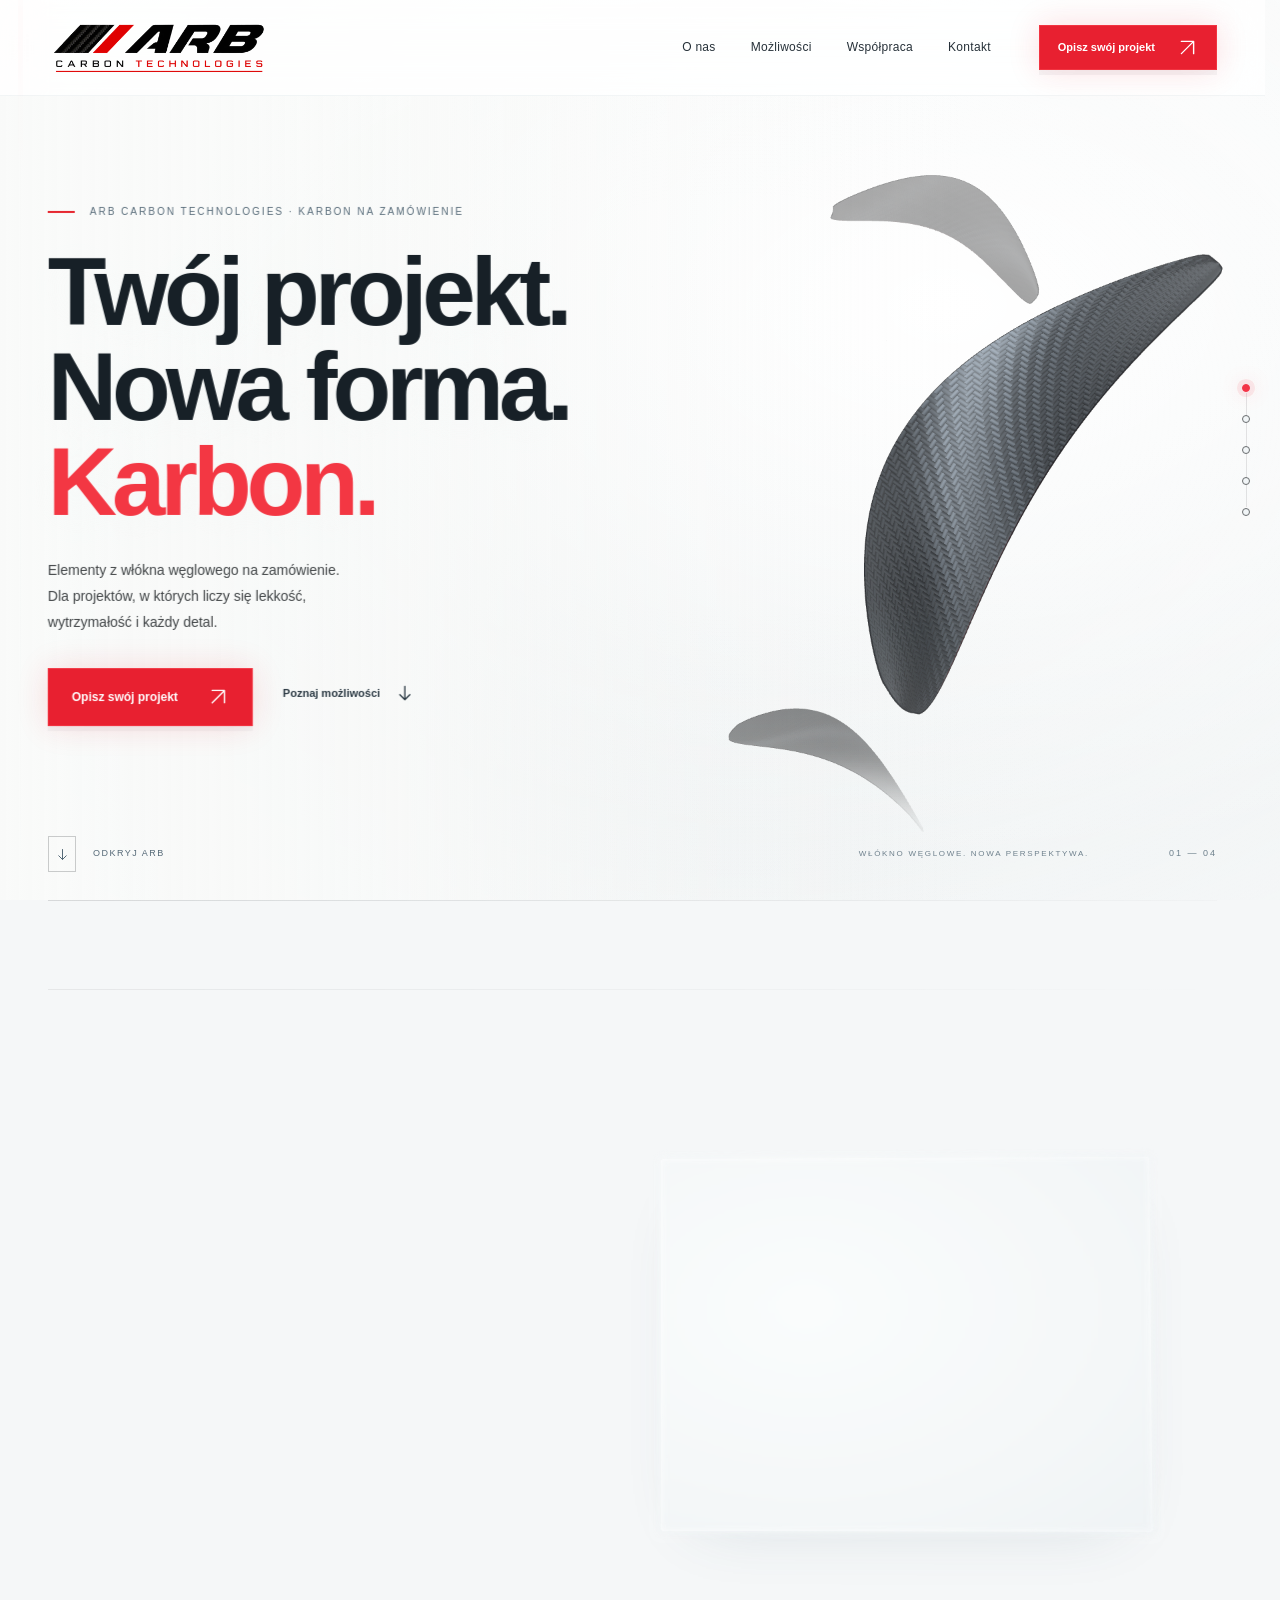
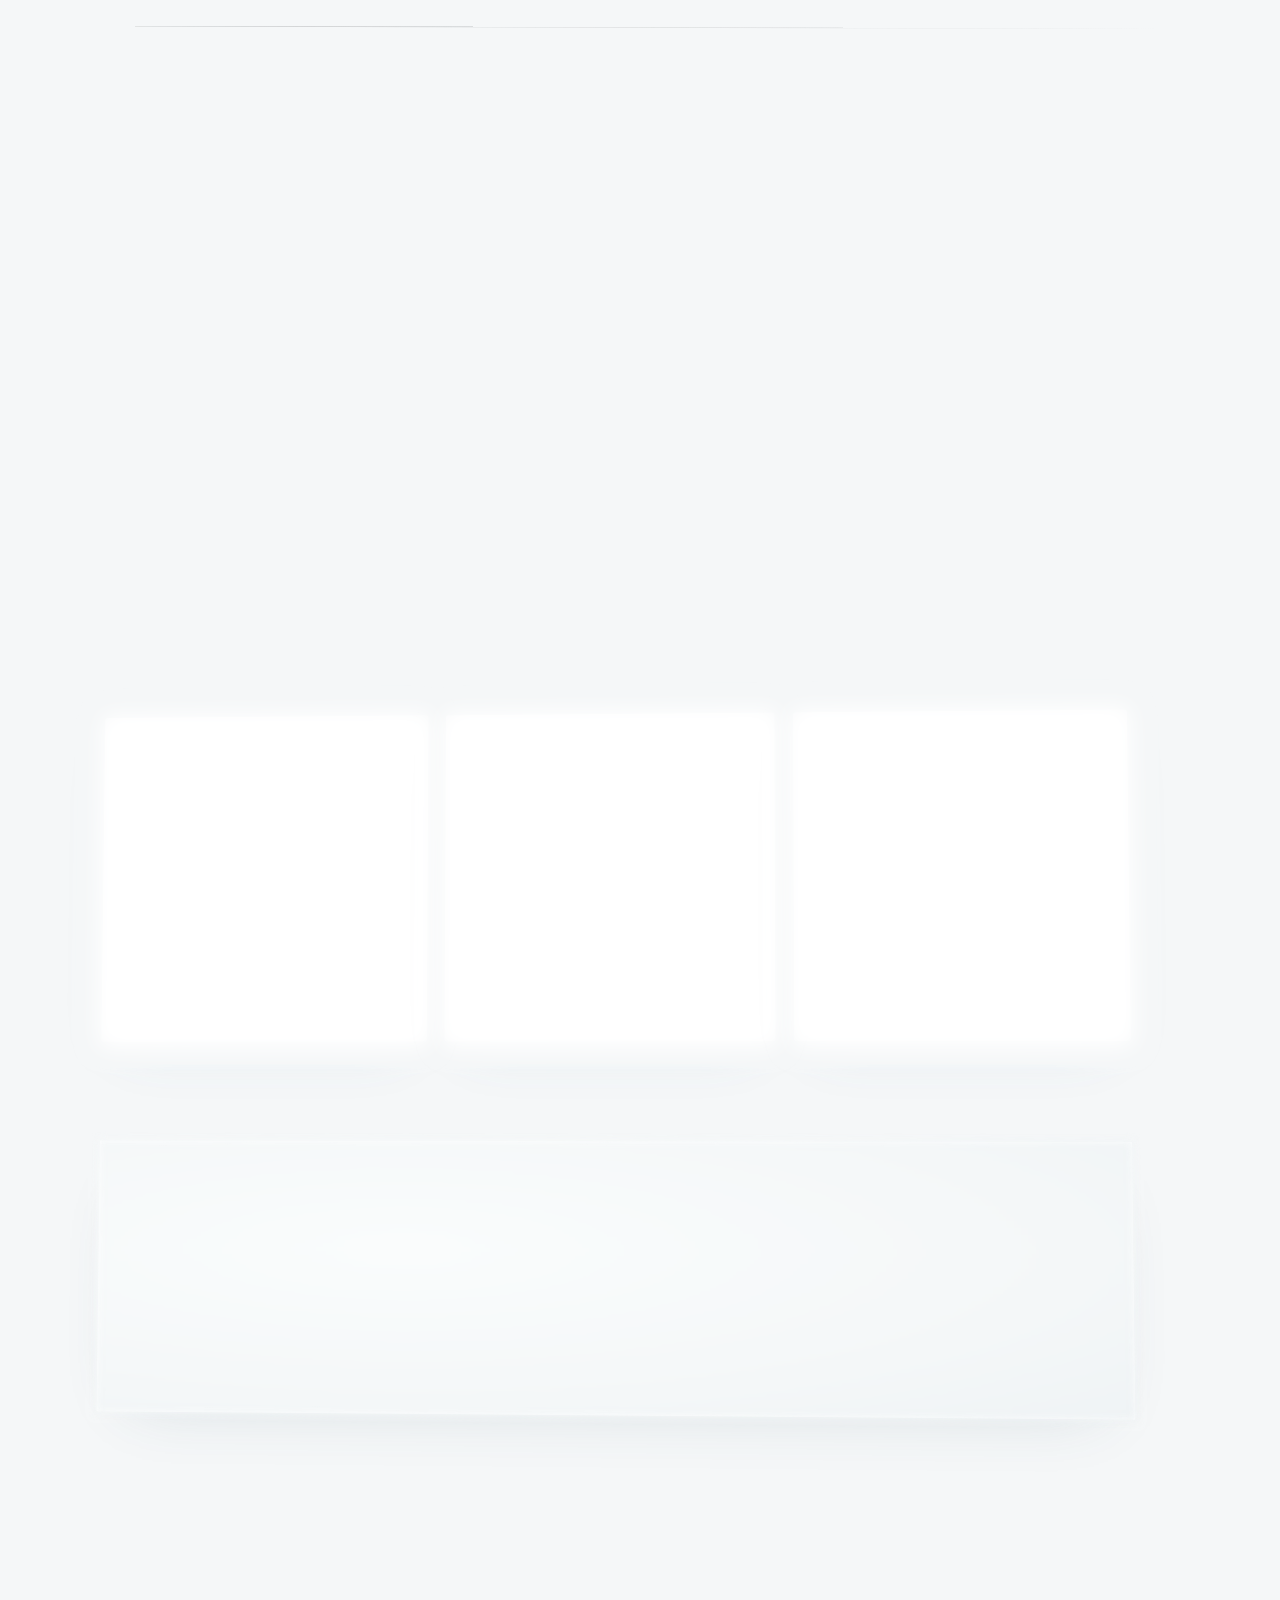
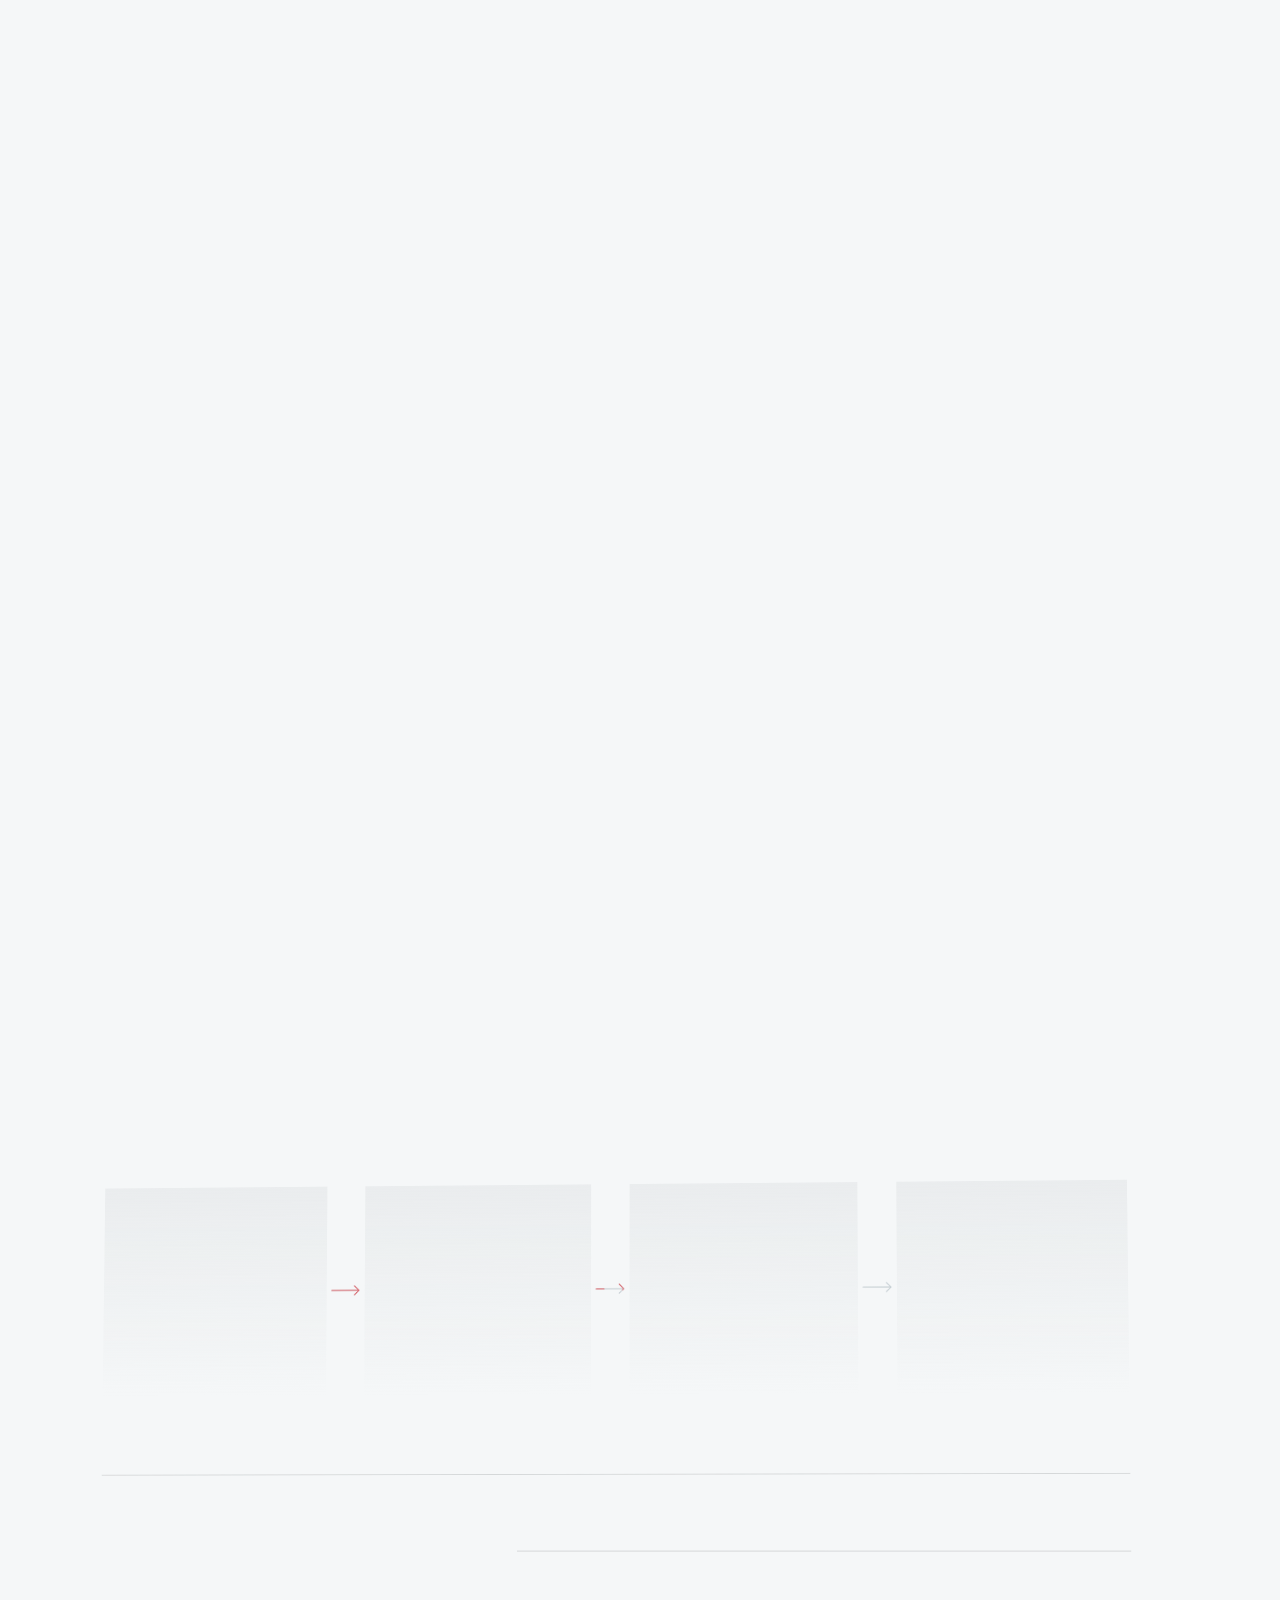
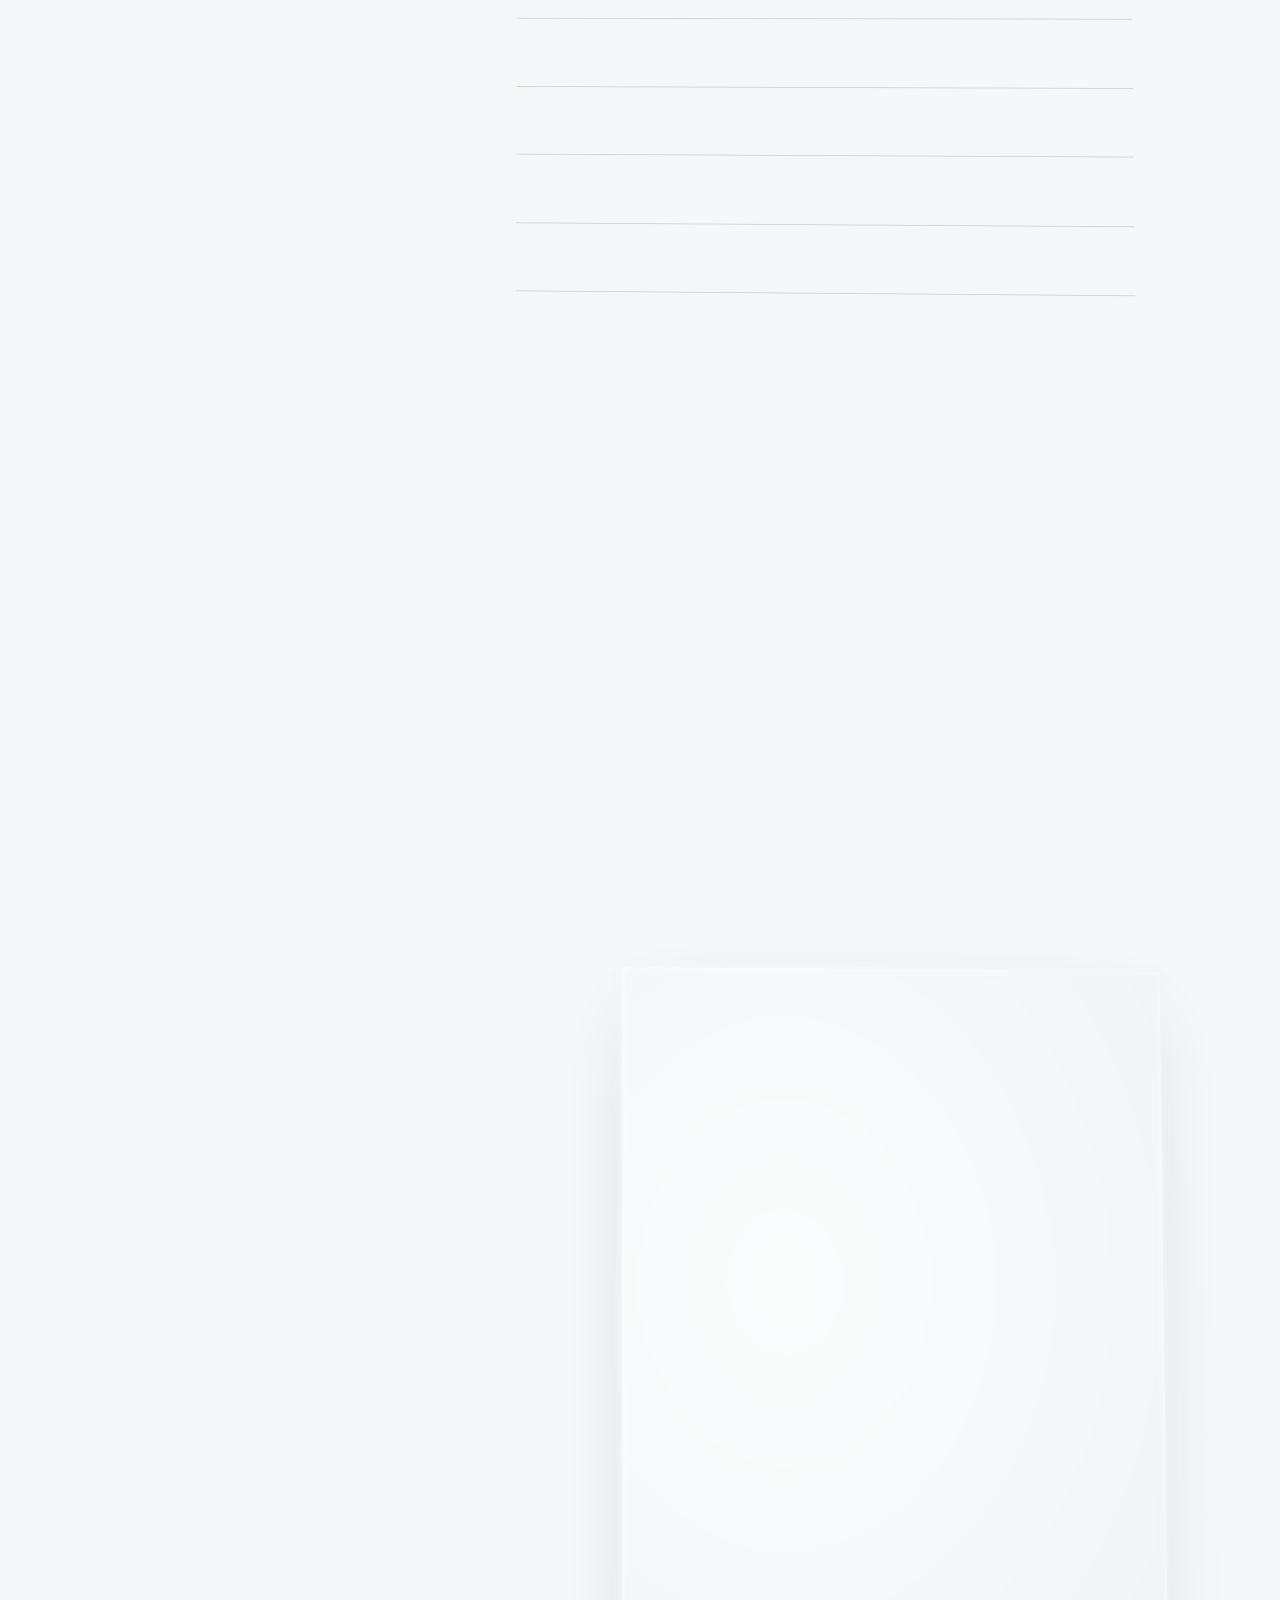
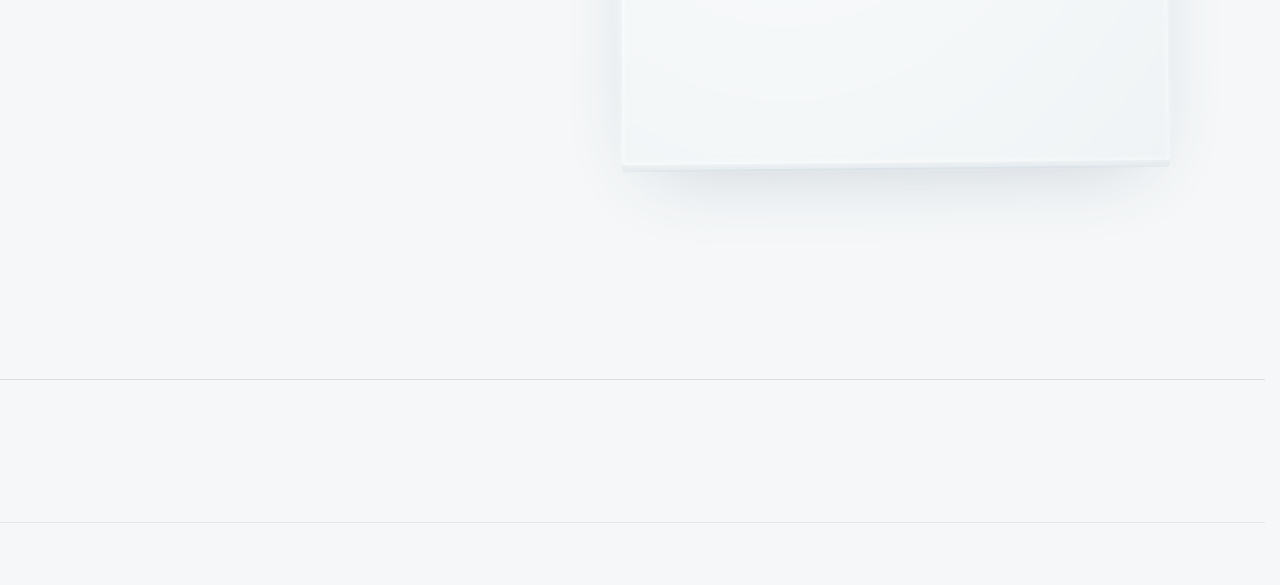
==== commit f10c5ad6: "Preserve production redirects and record verified form deployment" ====
--- a/index.html
+++ b/index.html
@@ -130,10 +130,10 @@
     <div class="privacy-sheet__body"><!-- privacy-content:start -->
 <p class="legal-date">Aktualizacja: <time datetime="2026-10-03">3 października 2026 r.</time></p>
     <p>Ta informacja opisuje działanie strony i formularza zapytania. Po wysłaniu formularza dane kontaktowe oraz opis projektu trafiają do ARB Carbon Technologies.</p>
-    <nav class="legal-toc" aria-label="Spis treści polityki"><p>W tym dokumencie</p><ol><li><a href="#sheet-podmiot">Podmiot prowadzący stronę</a></li><li><a href="#sheet-opis">Zapytania przez formularz</a></li><li><a href="#sheet-cookies">Cookies i zasoby strony</a></li><li><a href="#sheet-linki">Serwisy zewnętrzne</a></li><li><a href="#sheet-prawa">Twoje prawa</a></li><li><a href="#sheet-zmiany">Zmiany polityki</a></li></ol></nav>
+    <nav class="legal-toc" aria-label="Spis treści polityki"><p>W tym dokumencie</p><ol><li><a href="#sheet-podmiot">Podmiot prowadzący stronę</a></li><li><a href="#sheet-opis">Zapytania przez formularz</a></li><li><a href="#sheet-cookies">Cookies, hosting i zasoby strony</a></li><li><a href="#sheet-linki">Serwisy zewnętrzne</a></li><li><a href="#sheet-prawa">Twoje prawa</a></li><li><a href="#sheet-zmiany">Zmiany polityki</a></li></ol></nav>
     <section id="sheet-podmiot"><h3>Podmiot prowadzący stronę</h3><p>Stronę prowadzi ARB Carbon Technologies sp. z o.o., Rogóźno 16 C, 86-318 Rogóźno, Polska, KRS 0001253607, NIP 8762522563. W sprawach prywatności możesz skontaktować się z firmą pod adresem e-mail <a href="mailto:kontakt@arbcarbon.pl">kontakt@arbcarbon.pl</a> lub pisemnie pod adresem siedziby.</p></section>
     <section id="sheet-opis"><h3>Zapytania przez formularz</h3><p>Formularz przesyła imię i nazwisko, adres e-mail, numer telefonu, opcjonalną nazwę firmy oraz dane projektu na kontakt@arbcarbon.pl. Dane służą do obsługi zapytania i udzielenia odpowiedzi. Podanie danych jest dobrowolne, ale wymagane pola są potrzebne do wysłania formularza.</p><p>Podstawą przetwarzania jest podjęcie działań na Twoje żądanie przed zawarciem umowy (art. 6 ust. 1 lit. b RODO) lub prawnie uzasadniony interes administratora polegający na obsłudze korespondencji firmowej (art. 6 ust. 1 lit. f RODO). Wiadomości przechowujemy przez czas obsługi sprawy, a następnie w zakresie potrzebnym do wykonania obowiązków prawnych lub ustalenia, dochodzenia i obrony roszczeń.</p><p>Hosting i pocztę obsługuje dhosting.pl. Dostawcy infrastruktury mogą przetwarzać wiadomości i dane techniczne w związku z obsługą usług. Formularz nie zapisuje treści w bazie strony; treść jest przekazywana do poczty. Na serwerze przechowywane są skróty i znaczniki czasu służące ograniczeniu spamu i powtórnej wysyłki. Wpisy starsze niż 24 godziny są usuwane przy kolejnym poprawnym żądaniu.</p><p>Dane pozostają w polach po wysłaniu; można je usunąć przyciskiem „Wyczyść formularz”. Kod nie zapisuje pól w cookies ani pamięci localStorage. Potwierdzenie na stronie oznacza przyjęcie wiadomości przez serwer pocztowy, nie potwierdzenie jej przeczytania. Formularz nie składa zamówienia.</p></section>
-    <section id="sheet-cookies"><h3>Cookies i zasoby strony</h3><p>Kod tej wersji strony nie ustawia cookies i nie korzysta z narzędzi analitycznych, pikseli reklamowych ani skryptów śledzących. Nie tworzy profili reklamowych i nie podejmuje zautomatyzowanych decyzji dotyczących użytkownika. Grafiki, style i skrypty strony są pobierane z tego samego serwera co strona.</p><p>Do pobrania strony potrzebne jest połączenie z jej serwerem. Sposób obsługi technicznych danych połączenia zależy także od infrastruktury, na której strona jest udostępniana. Po wybraniu „Wyślij zapytanie” treść formularza jest przekazywana do serwera przez HTTPS.</p></section>
+    <section id="sheet-cookies"><h3>Cookies, hosting i zasoby strony</h3><p>Kod tej wersji strony nie ustawia cookies i nie korzysta z narzędzi analitycznych, pikseli reklamowych ani skryptów śledzących. Nie tworzy profili reklamowych i nie podejmuje zautomatyzowanych decyzji dotyczących użytkownika. Grafiki, style i skrypty strony są pobierane z tego samego serwera co strona.</p><p>Hosting strony arbcarbon.pl zapewnia dhosting.pl sp. z o.o. Dostawca obsługuje serwer i w tym zakresie otrzymuje techniczne dane połączeń. Odwołania do strony i błędy jej obsługi mogą być zapisywane w logach serwera. Dane te mogą obejmować adres IP, czas połączenia, adres żądanego zasobu i wynik obsługi żądania. Po wybraniu „Wyślij zapytanie” treść formularza jest przesyłana do serwera przez HTTPS i przekazywana do poczty ARB.</p><p>Dane techniczne służą udostępnianiu strony, diagnozowaniu błędów i ochronie przed nadużyciami. Podstawą takiego przetwarzania jest art. 6 ust. 1 lit. f RODO — uzasadniony interes ARB polegający na utrzymaniu sprawnej i bezpiecznej strony, z uwzględnieniem praw osób odwiedzających.</p><p>Okres przechowywania logów jest ograniczony potrzebą utrzymania i zabezpieczenia usługi. Przy jego ustalaniu uwzględnia się czas potrzebny do wykrycia i wyjaśnienia awarii lub nadużycia oraz obowiązki wynikające z przepisów. Jeżeli zapis dotyczy konkretnego incydentu, znaczenie ma także czas jego wyjaśnienia. W sprawie danych dotyczących Twojej wizyty i ich przechowywania możesz skontaktować się z ARB pod adresem wskazanym powyżej. <a href="https://dhosting.pl/pomoc/baza-wiedzy/logi-serwera-www-oraz-poczty/" rel="noreferrer">Informacje dostawcy o logach serwera</a>.</p></section>
     <section id="sheet-linki"><h3>Serwisy zewnętrzne</h3><p>Odnośniki do mapy i źródeł rejestrowych prowadzą do zewnętrznych serwisów. Ich zawartość nie jest osadzona na stronie ARB. Po otwarciu odnośnika łączysz się z wybranym serwisem, a przetwarzanie danych podlega zasadom jego operatora.</p></section>
     <section id="sheet-prawa"><h3>Twoje prawa</h3><p>Jeżeli ARB przetwarza Twoje dane osobowe, możesz wystąpić o dostęp do nich, sprostowanie, usunięcie lub ograniczenie przetwarzania. W przypadkach przewidzianych w RODO przysługuje także prawo sprzeciwu i przenoszenia danych. Zakres tych praw zależy od podstawy i okoliczności przetwarzania. W sprawie realizacji praw napisz na adres firmy wskazany powyżej.</p><p>Możesz wnieść skargę do Prezesa Urzędu Ochrony Danych Osobowych. <a href="https://uodo.gov.pl/pl/493/155" rel="noreferrer">Informacje UODO o prawach i sposobach złożenia skargi</a>.</p></section>
     <section id="sheet-zmiany"><h3>Zmiany polityki</h3><p>Politykę aktualizujemy, gdy zmienia się sposób działania strony lub przetwarzania danych. Aktualna data wersji widnieje na początku dokumentu.</p></section>
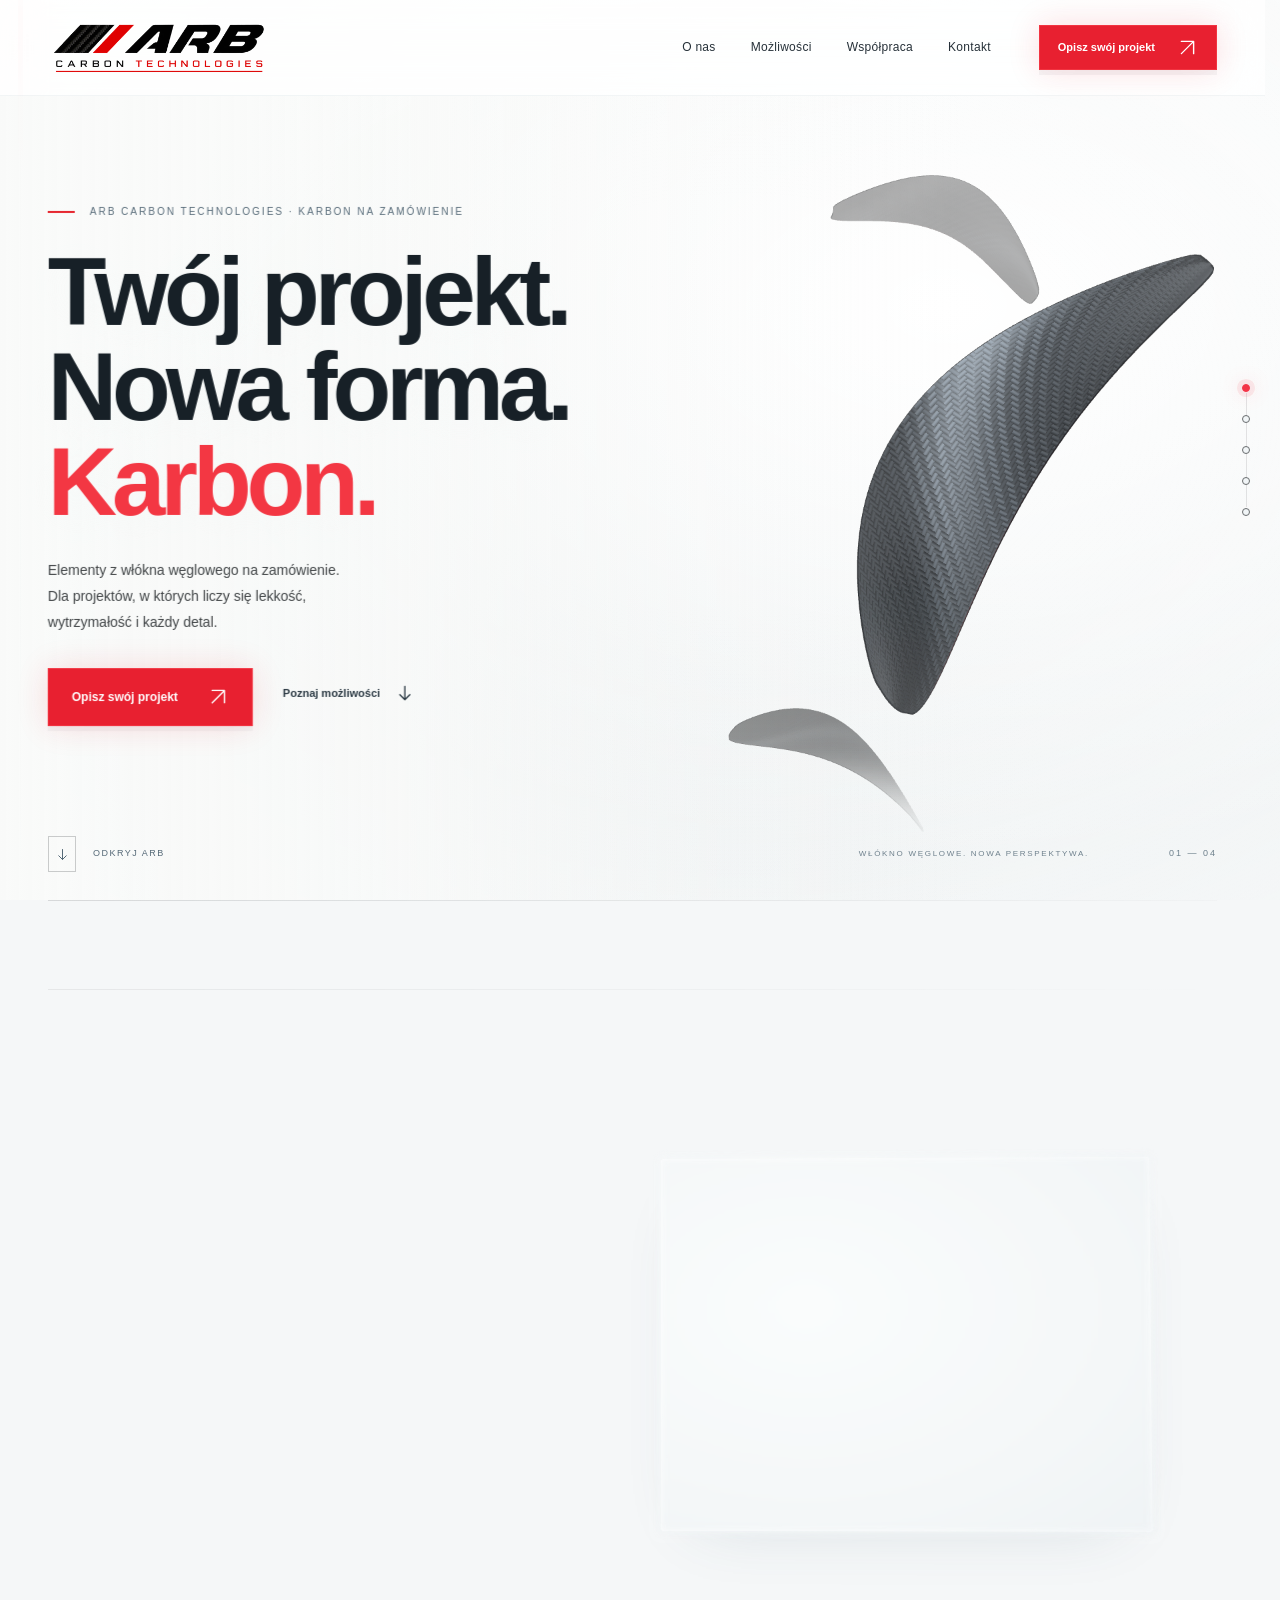
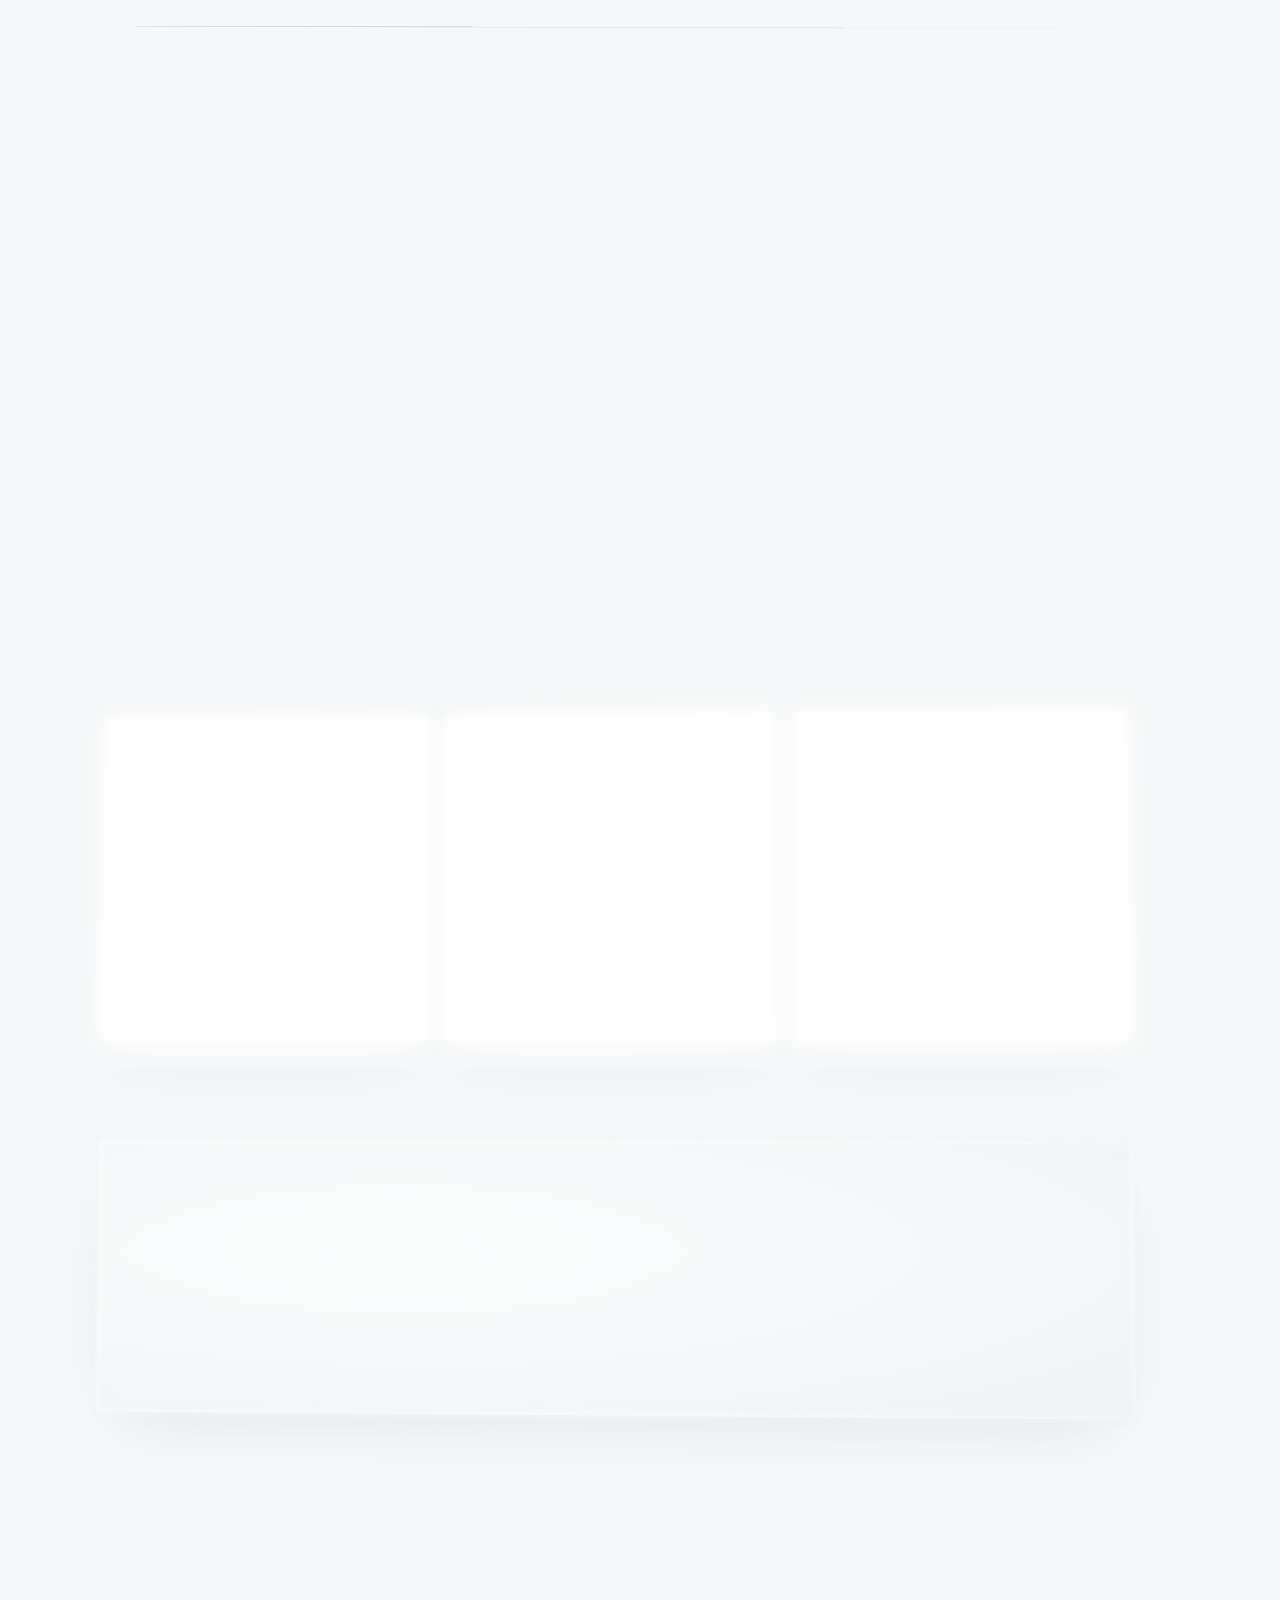
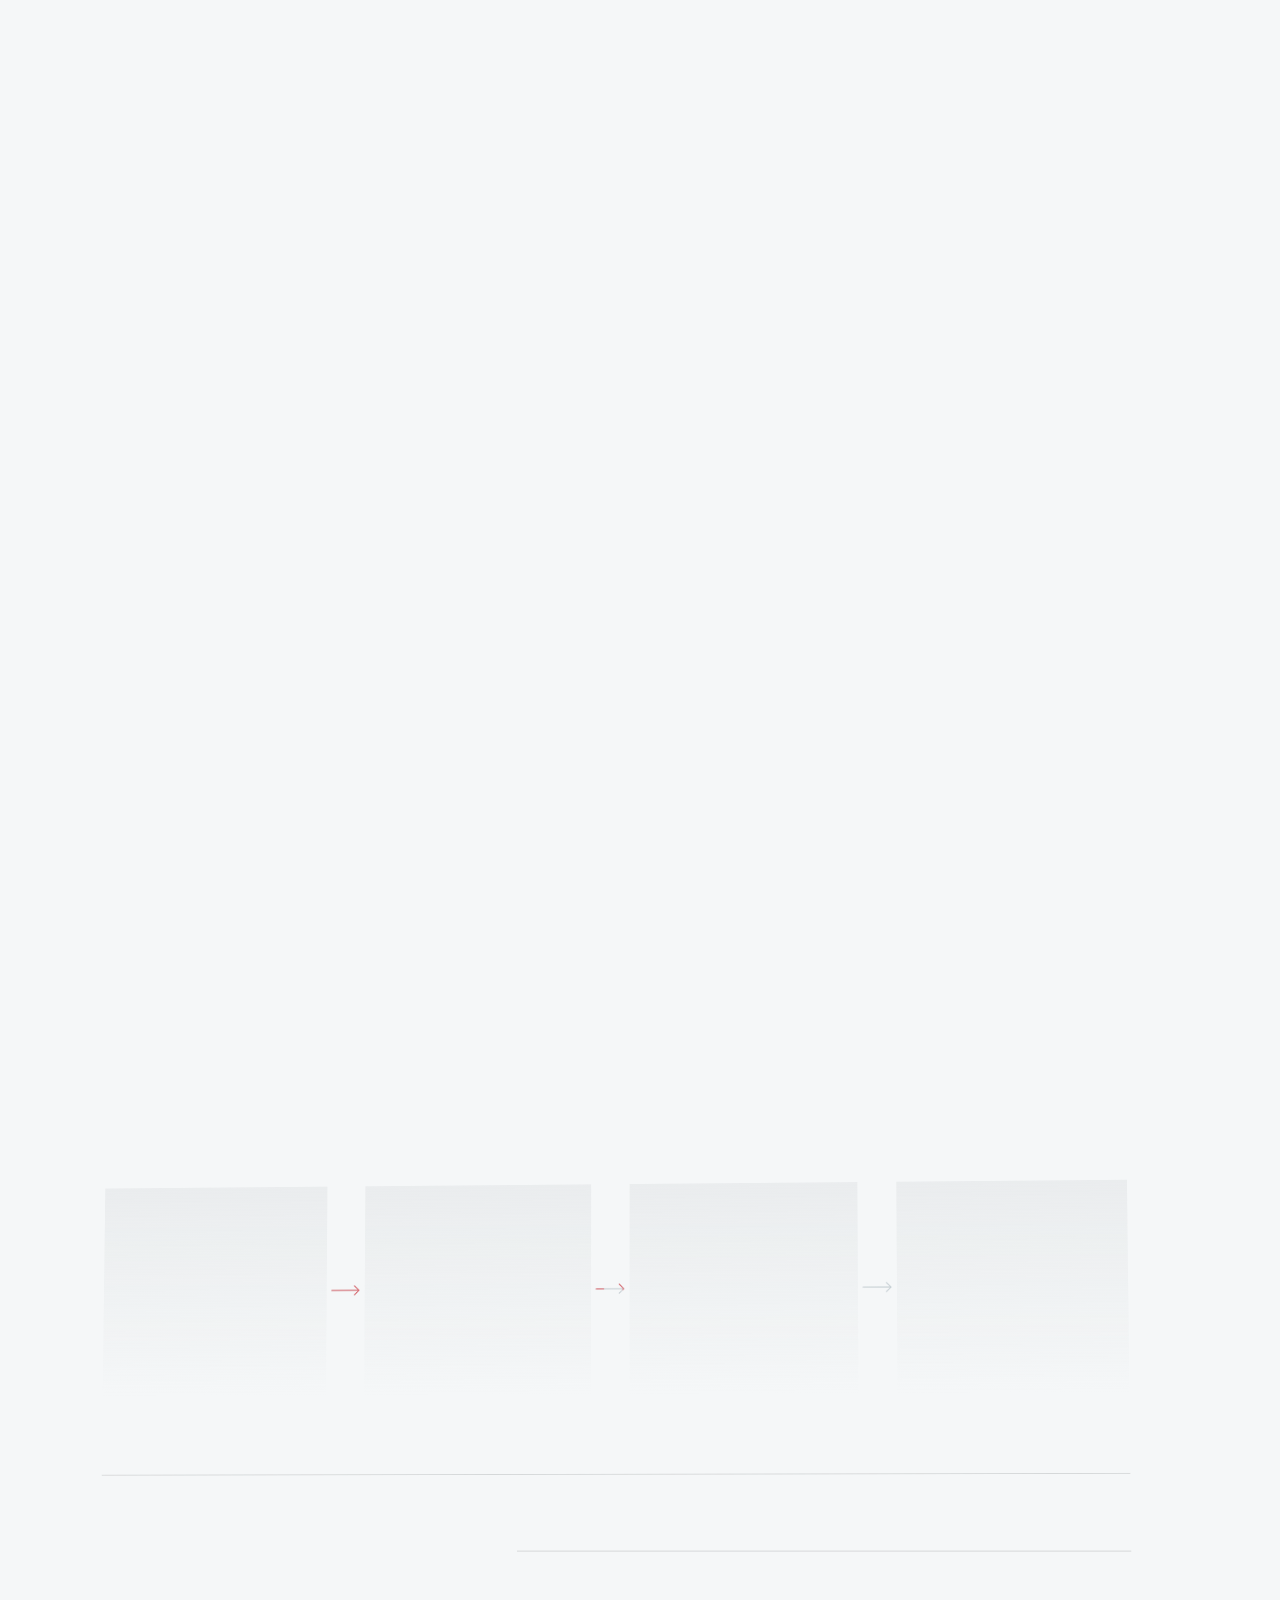
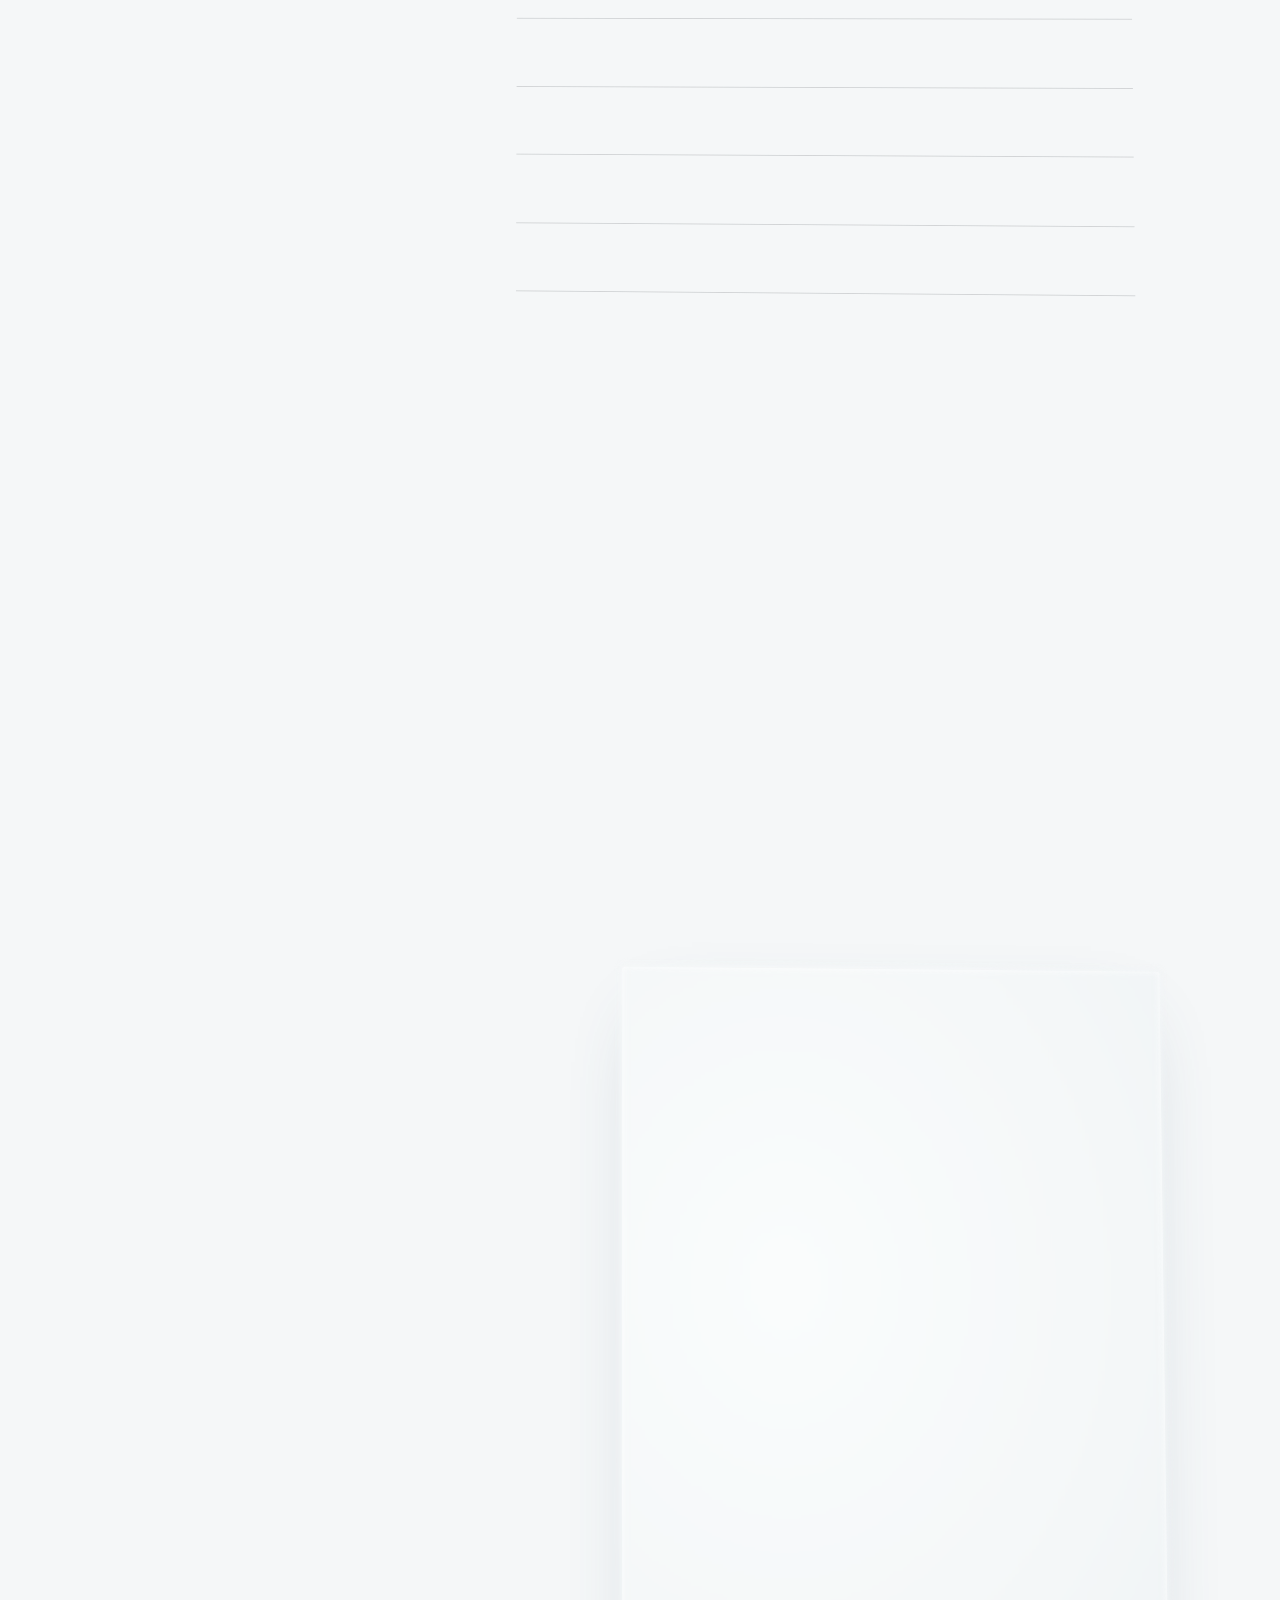
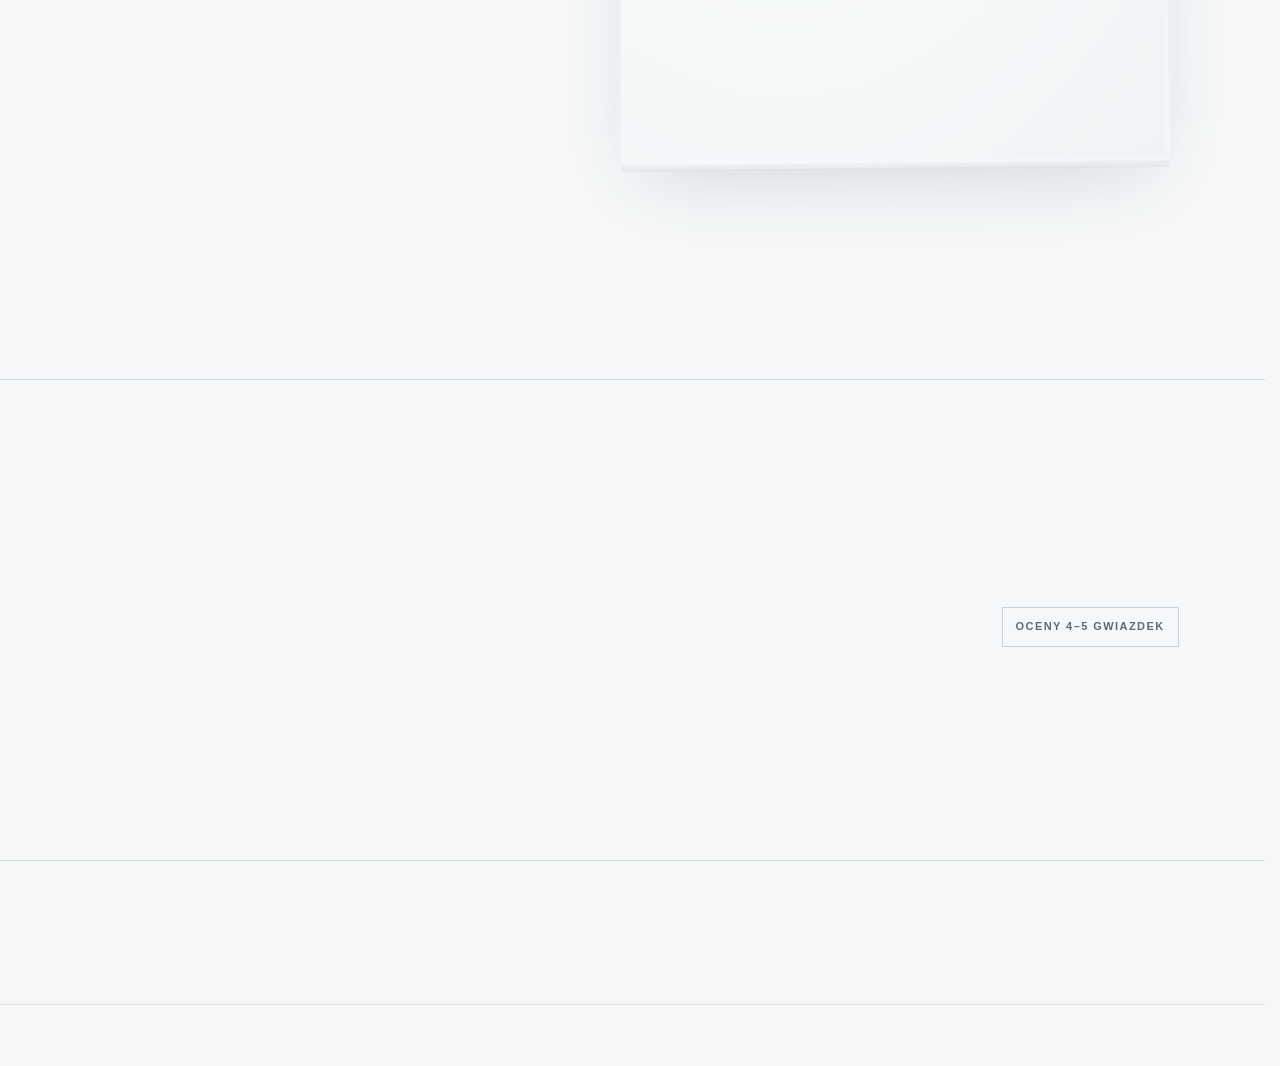
==== commit c18dae70: "Add styled selected Google reviews section ready for later integration" ====
--- a/index.html
+++ b/index.html
@@ -26,6 +26,8 @@
   <link rel="stylesheet" href="mobile.css">
   <script src="brief-guard.js" defer></script>
   <script src="app.js" defer></script>
+  <script src="reviews.js" defer></script>
+  <link rel="stylesheet" href="reviews.css">
   <script src="privacy.js" defer></script>
   <script src="motion.js" defer></script>
   <script src="space-flow.js" defer></script>
@@ -121,6 +123,14 @@
 
     <section class="contact-section section" id="kontakt" aria-labelledby="contact-heading"><div class="wrap space-plane"><div class="contact-heading" data-reveal><p class="eyebrow"><span class="section-no">04 /</span> KONTAKT</p><h2 id="contact-heading">Masz projekt?<br><span class="muted">Nadajmy mu formę.</span></h2></div><div class="contact-grid"><div class="contact-information" data-reveal><p class="lead">Opowiedz nam, czego potrzebujesz.<br>Od tego zaczyna się współpraca.</p><div class="contact-item"><span class="tiny">E-MAIL</span><a class="contact-email" href="mailto:kontakt@arbcarbon.pl">kontakt@arbcarbon.pl</a></div><div class="contact-item"><span class="tiny">TELEFON</span><a class="contact-phone" href="tel:+48664039201">+48 664 039 201</a></div><div class="contact-item"><span class="tiny">SIEDZIBA FIRMY</span><p>ARB Carbon Technologies sp. z o.o.<br>Rogóźno 16 C<br>86-318 Rogóźno, Polska</p><a class="text-link" href="https://www.google.com/maps/search/?api=1&amp;query=Rog%C3%B3%C5%BAno%2016C%2086-318%20Polska" target="_blank" rel="noopener noreferrer">Zobacz na mapie <span class="arrow-mark" aria-hidden="true"><svg class="ui-arrow" width="20" height="20" viewBox="0 0 24 24" fill="none" stroke="currentColor" stroke-width="1.6" stroke-linecap="round" stroke-linejoin="round" aria-hidden="true" focusable="false"><path d="M5 19 19 5M5 5h14v14"/></svg></span></a></div><div class="company-mini"><span>NIP <strong>8762522563</strong></span><span>KRS <strong>0001253607</strong></span></div><div class="contact-tools"><button type="button" class="small-action" data-open-company>Dane rejestrowe <span class="arrow-mark" aria-hidden="true"><svg class="ui-arrow" width="20" height="20" viewBox="0 0 24 24" fill="none" stroke="currentColor" stroke-width="1.6" stroke-linecap="round" stroke-linejoin="round" aria-hidden="true" focusable="false"><path d="M5 19 19 5M5 5h14v14"/></svg></span></button><button type="button" class="small-action" data-download-vcard>Zapisz kontakt <span class="arrow-mark" aria-hidden="true"><svg class="ui-arrow" width="20" height="20" viewBox="0 0 24 24" fill="none" stroke="currentColor" stroke-width="1.6" stroke-linecap="round" stroke-linejoin="round" aria-hidden="true" focusable="false"><path d="M12 4v16M6 14l6 6 6-6"/></svg></span></button></div><div class="location-art" aria-hidden="true"><div class="location-cross"></div><span>ROGÓŹNO</span><small>KUJAWSKO-POMORSKIE / PL</small></div></div>
       <form class="project-form" id="project-form" action="inquiry.php" method="post" autocomplete="off" aria-labelledby="brief-heading" data-reveal><fieldset id="brief-fields" disabled><div id="zapytanie" class="form-heading"><span class="tiny">TWÓJ PROJEKT ZACZYNA SIĘ TUTAJ</span><h3 id="brief-heading">Wyślij zapytanie.</h3><p>Opisz projekt i zostaw dane kontaktowe. Otrzymamy Twoje zapytanie e-mailem. Pola z * są wymagane.</p></div><div class="form-row"><label for="name">Nazwa projektu *<input id="name" name="name" enterkeyhint="next" placeholder="Np. obudowa urządzenia" required maxlength="100"></label><label for="quantity">Planowana liczba sztuk *<input id="quantity" name="quantity" enterkeyhint="next" type="number" min="1" max="100000" step="1" inputmode="numeric" placeholder="Np. 10" required></label></div><div class="form-row"><label for="company">Firma <span class="optional">(opcjonalnie)</span><input id="company" name="company" enterkeyhint="next" autocomplete="off" placeholder="Nazwa Twojej firmy" maxlength="120"></label><label for="sector">Obszar projektu<select id="sector" name="sector"><option value="Projekt indywidualny">Projekt indywidualny</option><option value="Przemysł">Przemysł</option><option value="Motoryzacja">Motoryzacja</option><option value="Lotnictwo">Lotnictwo</option><option value="Inne zastosowanie">Inne zastosowanie</option></select></label></div><div class="form-row"><label for="contactName">Imię i nazwisko *<input id="contactName" name="contactName" autocomplete="name" maxlength="120" required></label><label for="email">Adres e-mail *<input id="email" name="email" type="email" autocomplete="email" maxlength="254" required></label></div><label for="phone">Numer telefonu *<input id="phone" name="phone" type="tel" autocomplete="tel" maxlength="32" placeholder="Np. +48 600 000 000" required></label><div class="inquiry-trap" aria-hidden="true"><label for="website">Pozostaw puste<input id="website" name="website" tabindex="-1" autocomplete="off"></label></div><label for="message">Opowiedz o projekcie *<textarea id="message" aria-describedby="message-help message-count" name="message" rows="5" minlength="20" maxlength="2500" required placeholder="Jaki element chcesz wykonać? Podaj orientacyjne wymiary, liczbę sztuk i oczekiwany termin."></textarea></label><div class="textarea-note"><span id="message-help">Minimum 20 znaków. Wpisz tylko informacje potrzebne do opisania projektu.</span><span id="message-count">0 / 2500</span></div><p class="brief-privacy">Dane kontaktowe i opis projektu przekażemy ARB Carbon Technologies w celu odpowiedzi na zapytanie. <a class="inline-button" href="polityka-prywatnosci.html" data-privacy-link>Polityka prywatności</a>.</p><button class="button form-button" type="submit" id="prepare-inquiry">Wyślij zapytanie <span class="arrow-mark" aria-hidden="true"><svg class="ui-arrow" width="20" height="20" viewBox="0 0 24 24" fill="none" stroke="currentColor" stroke-width="1.6" stroke-linecap="round" stroke-linejoin="round" aria-hidden="true" focusable="false"><path d="M5 19 19 5M5 5h14v14"/></svg></span></button><button class="small-action clear-brief" type="reset">Wyczyść formularz</button><p class="form-explanation">Zapytanie trafi na kontakt@arbcarbon.pl. Wysłanie formularza nie jest złożeniem zamówienia.</p><p class="form-status" id="form-status" role="status" aria-live="polite"></p></fieldset><noscript><p>Wysyłanie formularza wymaga JavaScript. Napisz na kontakt@arbcarbon.pl lub zadzwoń pod +48 664 039 201.</p></noscript></form></div></div></section>
+    <section class="reviews-section" id="opinie" aria-labelledby="reviews-heading">
+      <div class="wrap">
+        <div class="reviews-heading"><div><p class="eyebrow"><span class="section-no">05 /</span> OPINIE KLIENTÓW</p><h2 id="reviews-heading">Wasze opinie.<br><span class="muted">Nasza motywacja.</span></h2></div><div class="reviews-intro"><p>Wybrane opinie klientów z Google.</p><span class="reviews-label">Oceny 4–5 gwiazdek</span></div></div>
+        <p class="reviews-empty" data-reviews-status role="status">Opinie pojawią się tutaj po połączeniu z profilem firmy w Google.</p>
+        <div class="reviews-grid" data-reviews-grid hidden></div>
+        <noscript><p class="reviews-intro">Do wyświetlania opinii potrzebna jest obsługa JavaScript.</p></noscript>
+      </div>
+    </section>
   </main>
   <footer class="footer"><div class="wrap footer-main"><a class="footer-brand" href="#" aria-label="ARB Carbon Technologies — na górę strony"><img src="assets/arb-logo.webp" width="2172" height="724" alt="ARB Carbon Technologies"></a><p>Twój projekt. Nowa forma. Karbon.</p><a class="back-top" href="#" aria-label="Wróć na górę strony"><span class="arrow-mark" aria-hidden="true"><svg class="ui-arrow" width="20" height="20" viewBox="0 0 24 24" fill="none" stroke="currentColor" stroke-width="1.6" stroke-linecap="round" stroke-linejoin="round" aria-hidden="true" focusable="false"><path d="M12 20V4M6 10l6-6 6 6"/></svg></span></a></div><div class="wrap footer-bottom"><p>© <span data-current-year>2026</span> ARB Carbon Technologies sp. z o.o.</p><div><a href="polityka-prywatnosci.html" data-privacy-link>Polityka prywatności</a><button type="button" data-open-company>Dane firmy i źródła</button><span>Made of possibilities.</span></div></div></footer>
   <dialog id="company-dialog" class="dialog" aria-labelledby="company-dialog-heading"><button class="dialog-close" type="button" data-close-dialog aria-label="Zamknij dane firmy">×</button><p class="eyebrow">DANE FIRMY</p><h2 id="company-dialog-heading">ARB Carbon Technologies</h2><p>ARB CARBON TECHNOLOGIES SPÓŁKA Z OGRANICZONĄ ODPOWIEDZIALNOŚCIĄ</p><dl class="company-details"><div><dt>Adres siedziby</dt><dd>Rogóźno 16 C, 86-318 Rogóźno, Polska</dd></div><div><dt>E-mail</dt><dd><a href="mailto:kontakt@arbcarbon.pl">kontakt@arbcarbon.pl</a></dd></div><div><dt>Telefon</dt><dd><a href="tel:+48664039201">+48 664 039 201</a></dd></div><div><dt>KRS</dt><dd>0001253607</dd></div><div><dt>NIP</dt><dd>8762522563</dd></div><div><dt>REGON</dt><dd>545228505</dd></div><div><dt>Rejestracja</dt><dd>10 lipca 2026 r.</dd></div><div><dt>Kapitał zakładowy</dt><dd>5 000 zł</dd></div></dl><h3>Źródła danych</h3><p>Dane rejestrowe sprawdzono 7 września 2026 r. w publicznych bazach <a href="https://rejestr.io/krs/1253607/arb-carbon-technologies" target="_blank" rel="noopener noreferrer">Rejestr.io</a> i <a href="https://monitorfirm.pb.pl/firma/arb-carbon-technologies/osoba-prawna/" target="_blank" rel="noopener noreferrer">MonitorFirm</a>. Profil oferty oparto na informacji przekazanej przez markę.</p><p class="dialog-note">Grafiki kompozytu są autorskimi wizualizacjami koncepcyjnymi. Nie przedstawiają dokumentacji zrealizowanych zamówień.</p></dialog>
--- a/reviews.css
+++ b/reviews.css
@@ -0,0 +1,14 @@
+.reviews-section { padding:90px 0; border-top:1px solid #d4dce1; background:rgba(245,247,249,.92); position:relative; }
+.reviews-heading { display:flex; align-items:flex-end; justify-content:space-between; gap:32px; margin-bottom:36px; }
+.reviews-section h2 { font-size:clamp(34px,5vw,64px); line-height:1.05; letter-spacing:-.045em; margin:16px 0 0; }
+.reviews-intro { max-width:330px; color:#606b73; font-size:14px; line-height:1.8; }
+.reviews-label { display:inline-block; font-size:11px; letter-spacing:.13em; font-weight:700; text-transform:uppercase; border:1px solid #cbd2d7; padding:9px 13px; margin-top:12px; }
+.reviews-empty { border:1px solid #d4dce1; border-left:3px solid #d94143; padding:30px; background:rgba(255,255,255,.75); color:#606b73; font-size:14px; line-height:1.8; }
+.reviews-grid { display:grid; grid-template-columns:repeat(3,minmax(0,1fr)); gap:20px; }
+.reviews-grid[hidden],.reviews-empty[hidden] { display:none; }
+.review-card { padding:28px; border:1px solid #d4dce1; background:#fff; display:flex; flex-direction:column; align-items:flex-start; min-width:0; }
+.review-stars { color:#b83235; letter-spacing:4px; font-size:20px; }
+.review-card blockquote { margin:22px 0; font-size:15px; line-height:1.8; white-space:pre-line; overflow-wrap:anywhere; }
+.review-author { font-size:13px; font-weight:700; margin-top:auto; }
+.review-source { margin-top:12px; font-size:12px; text-decoration:underline; text-underline-offset:4px; }
+@media(max-width:760px) { .reviews-section { padding:60px 0; } .reviews-heading { display:block; } .reviews-intro { margin-top:24px; } .reviews-grid { grid-template-columns:1fr; } .reviews-empty { padding:22px; } }
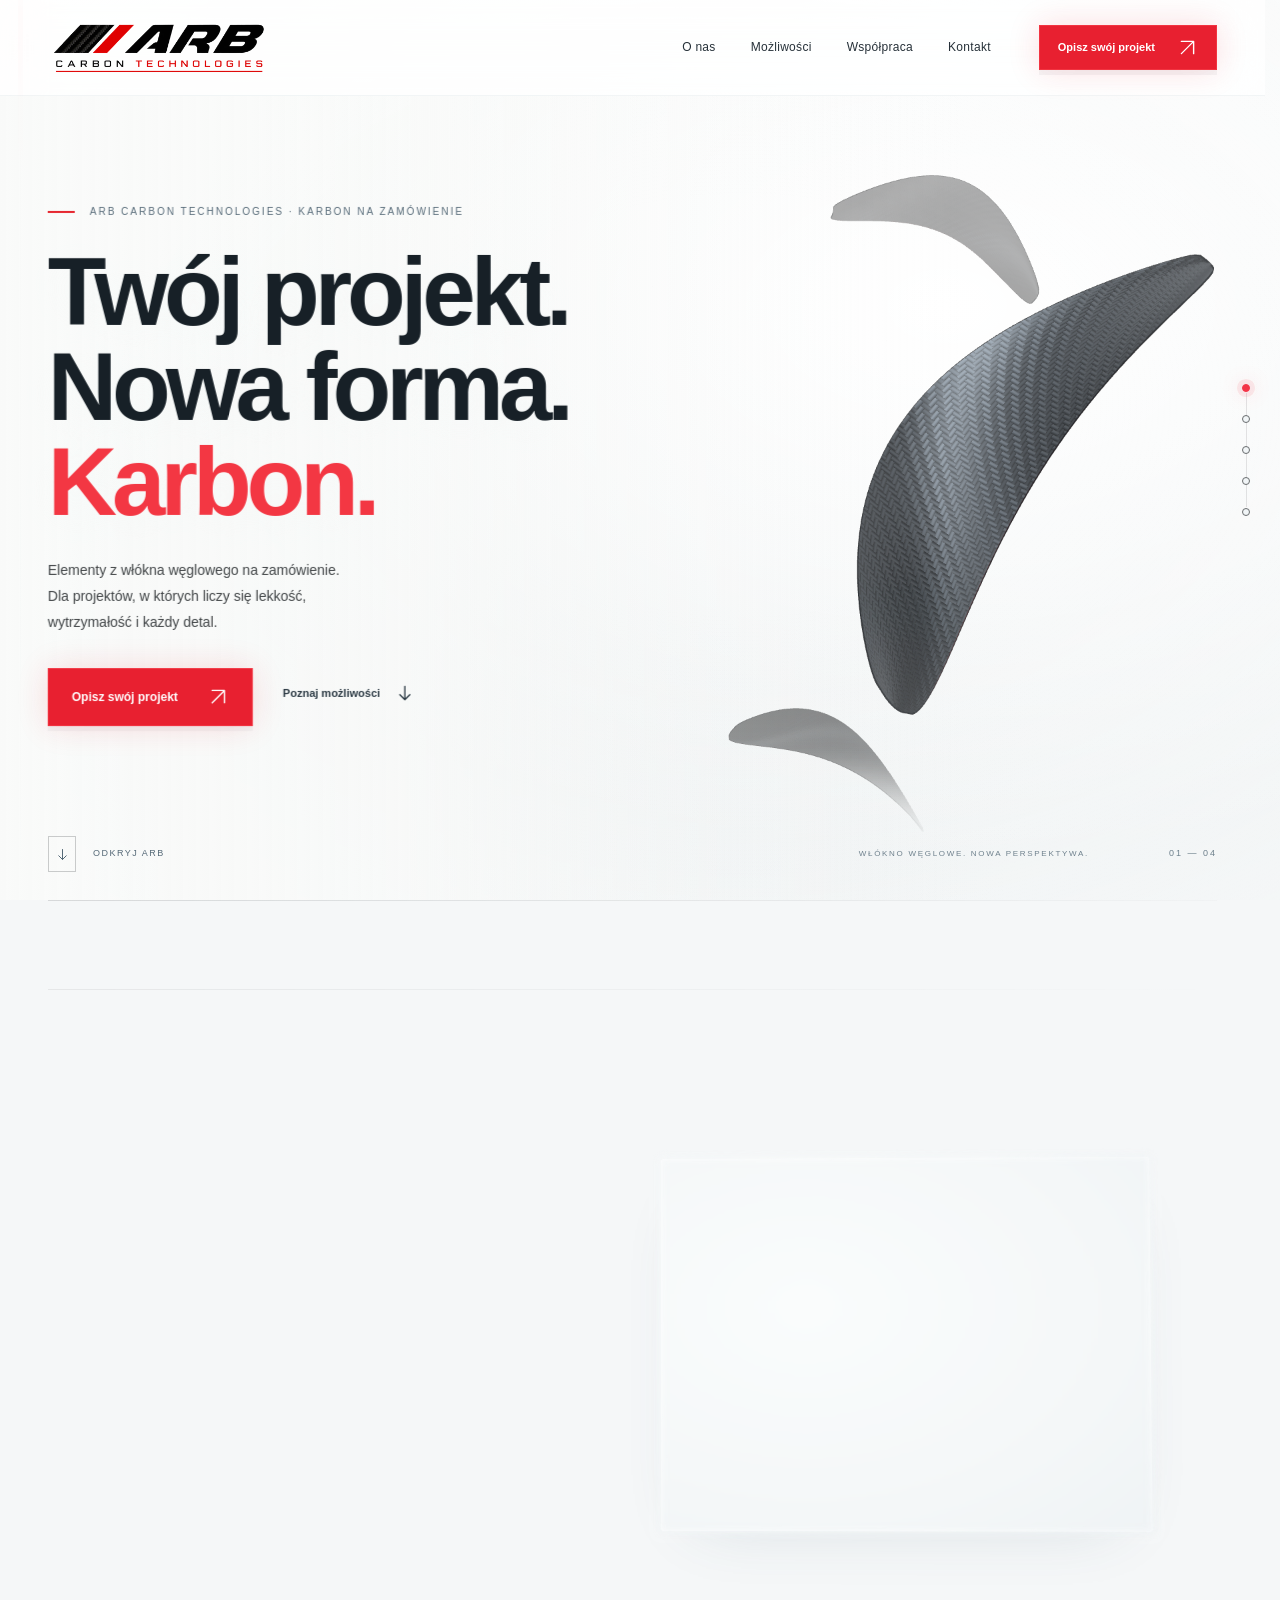
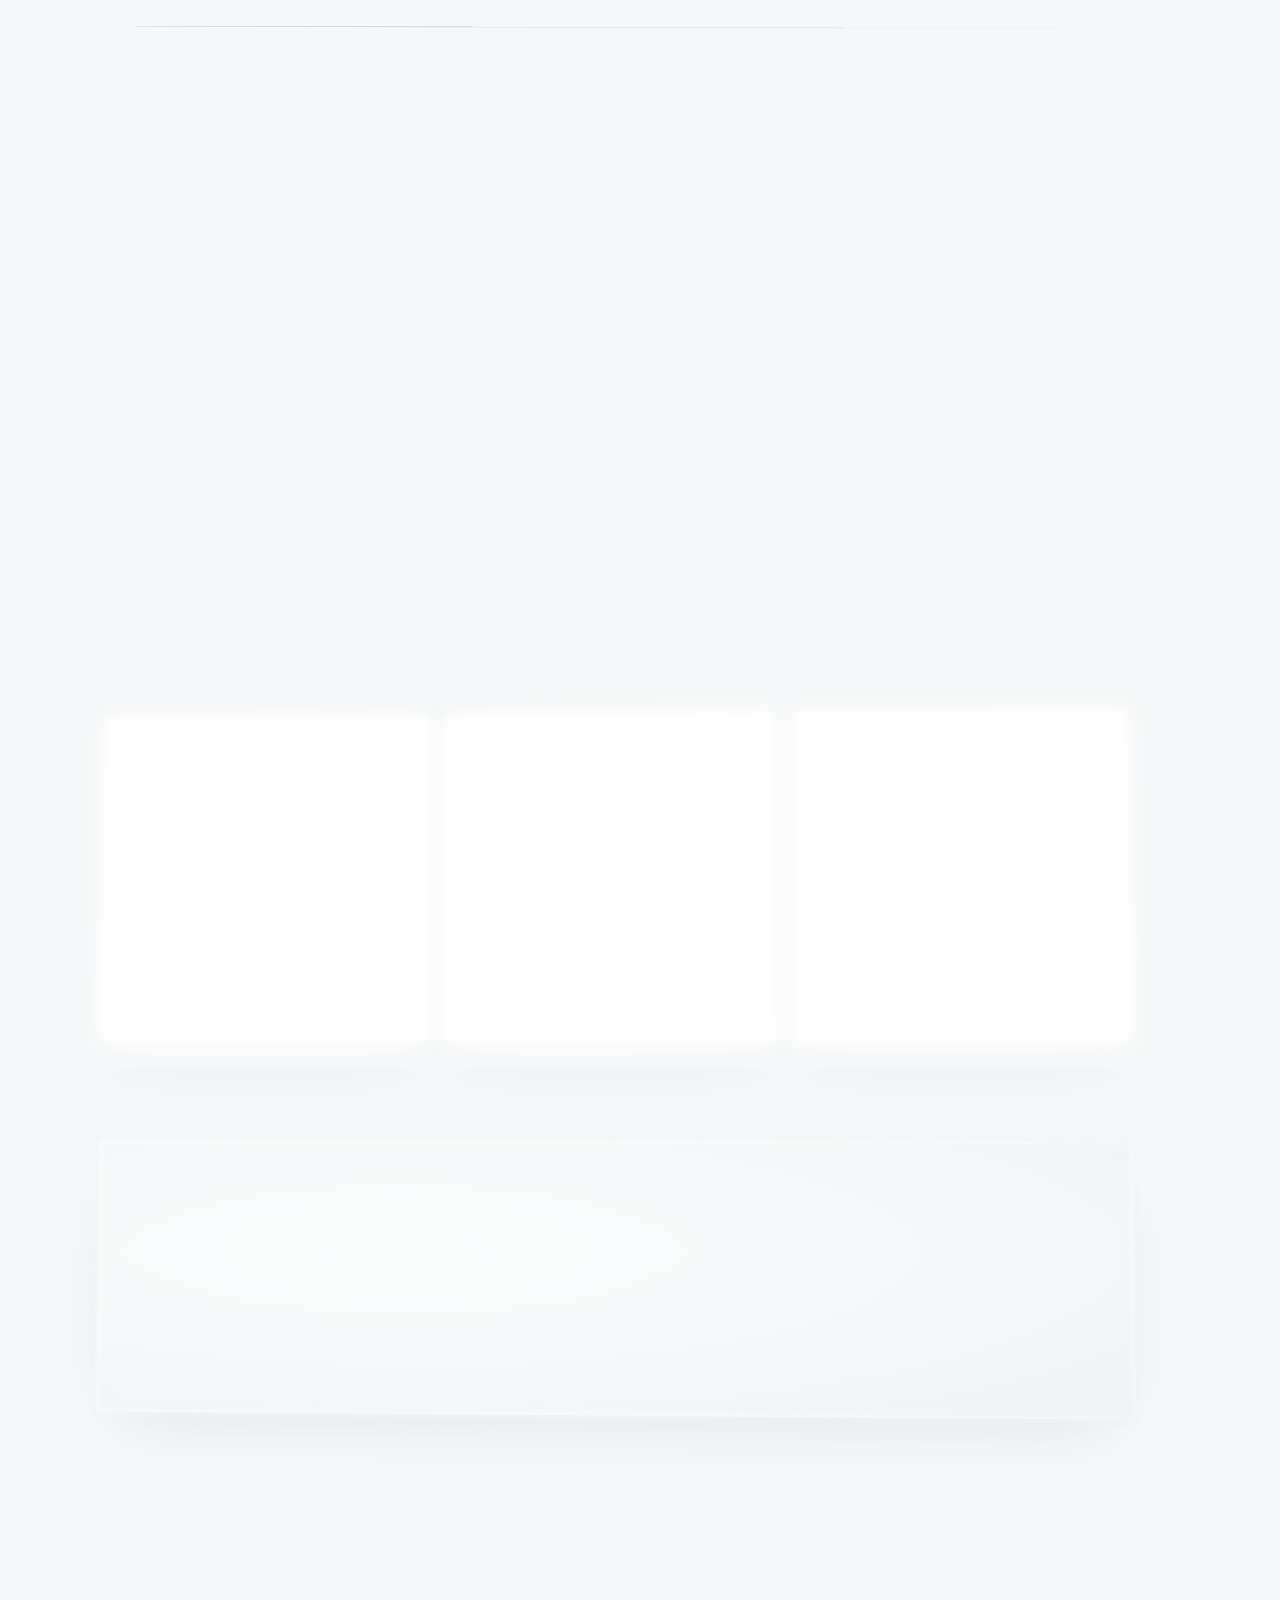
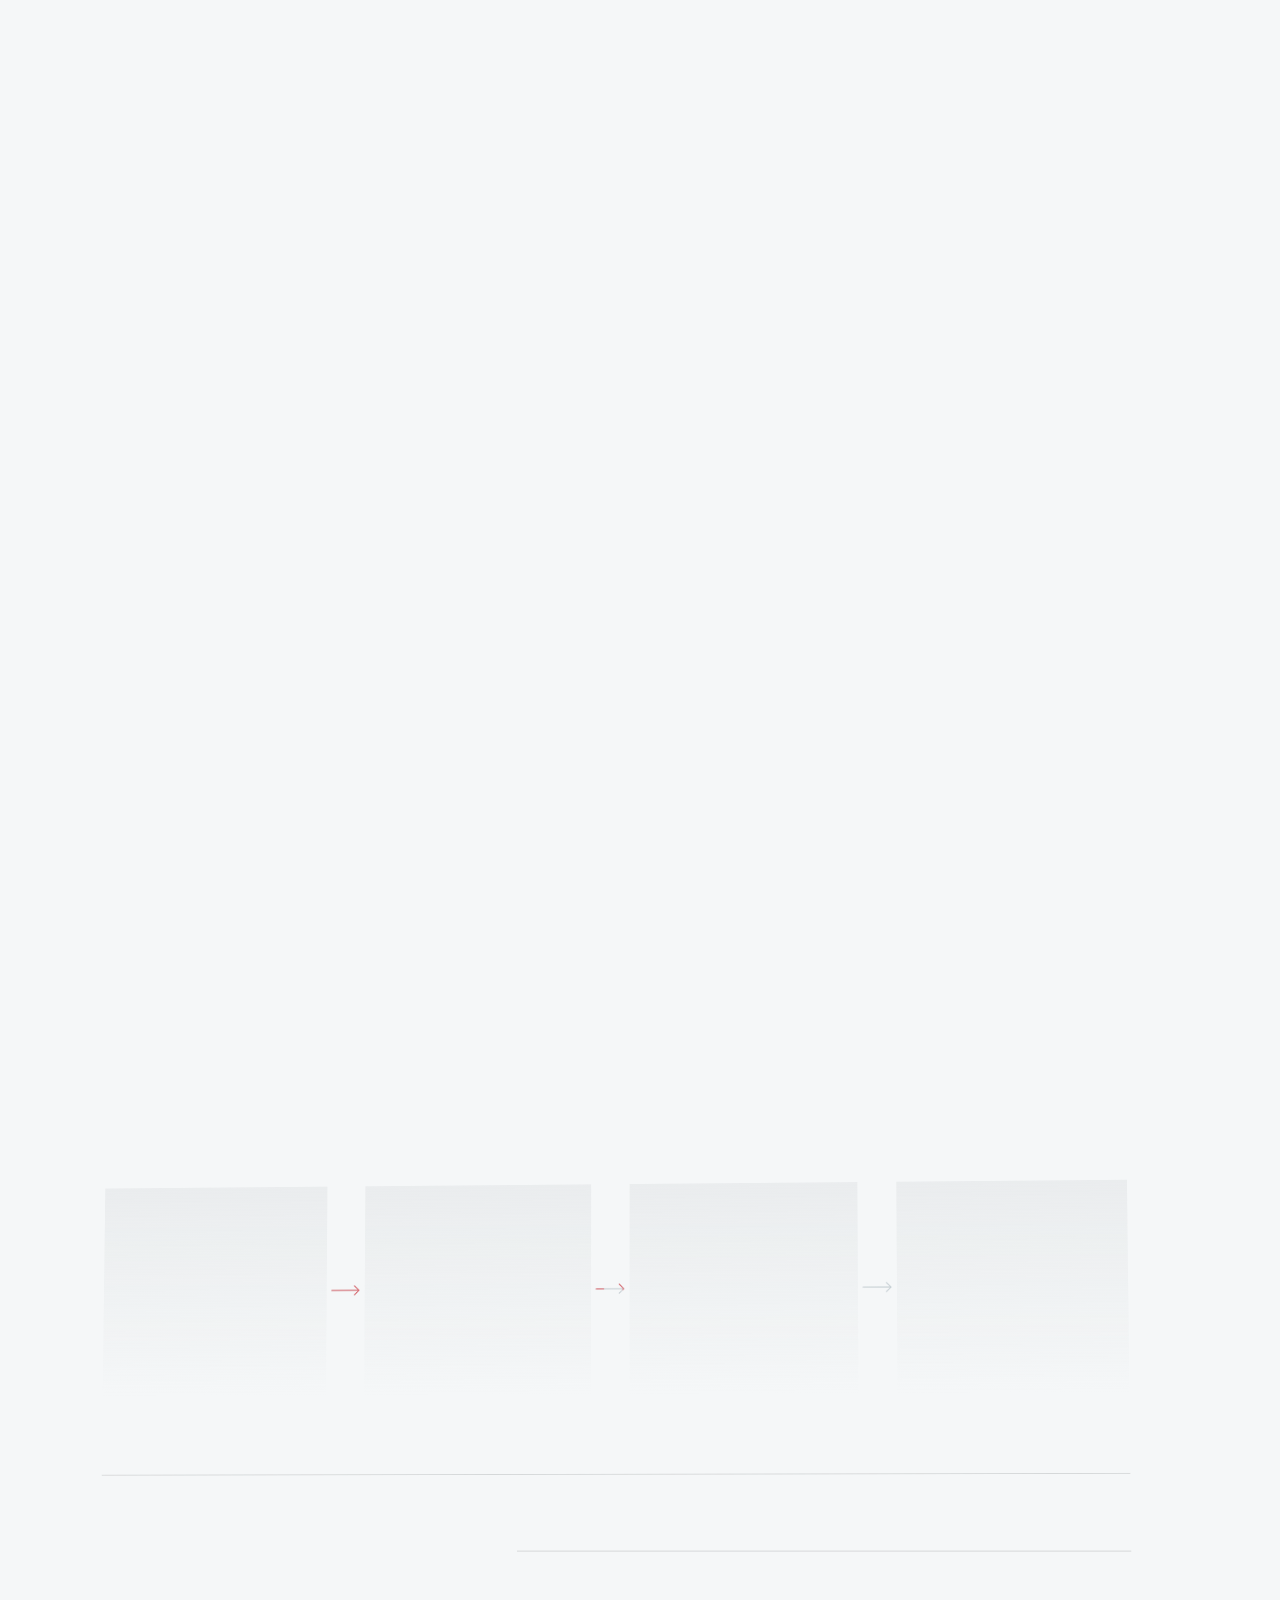
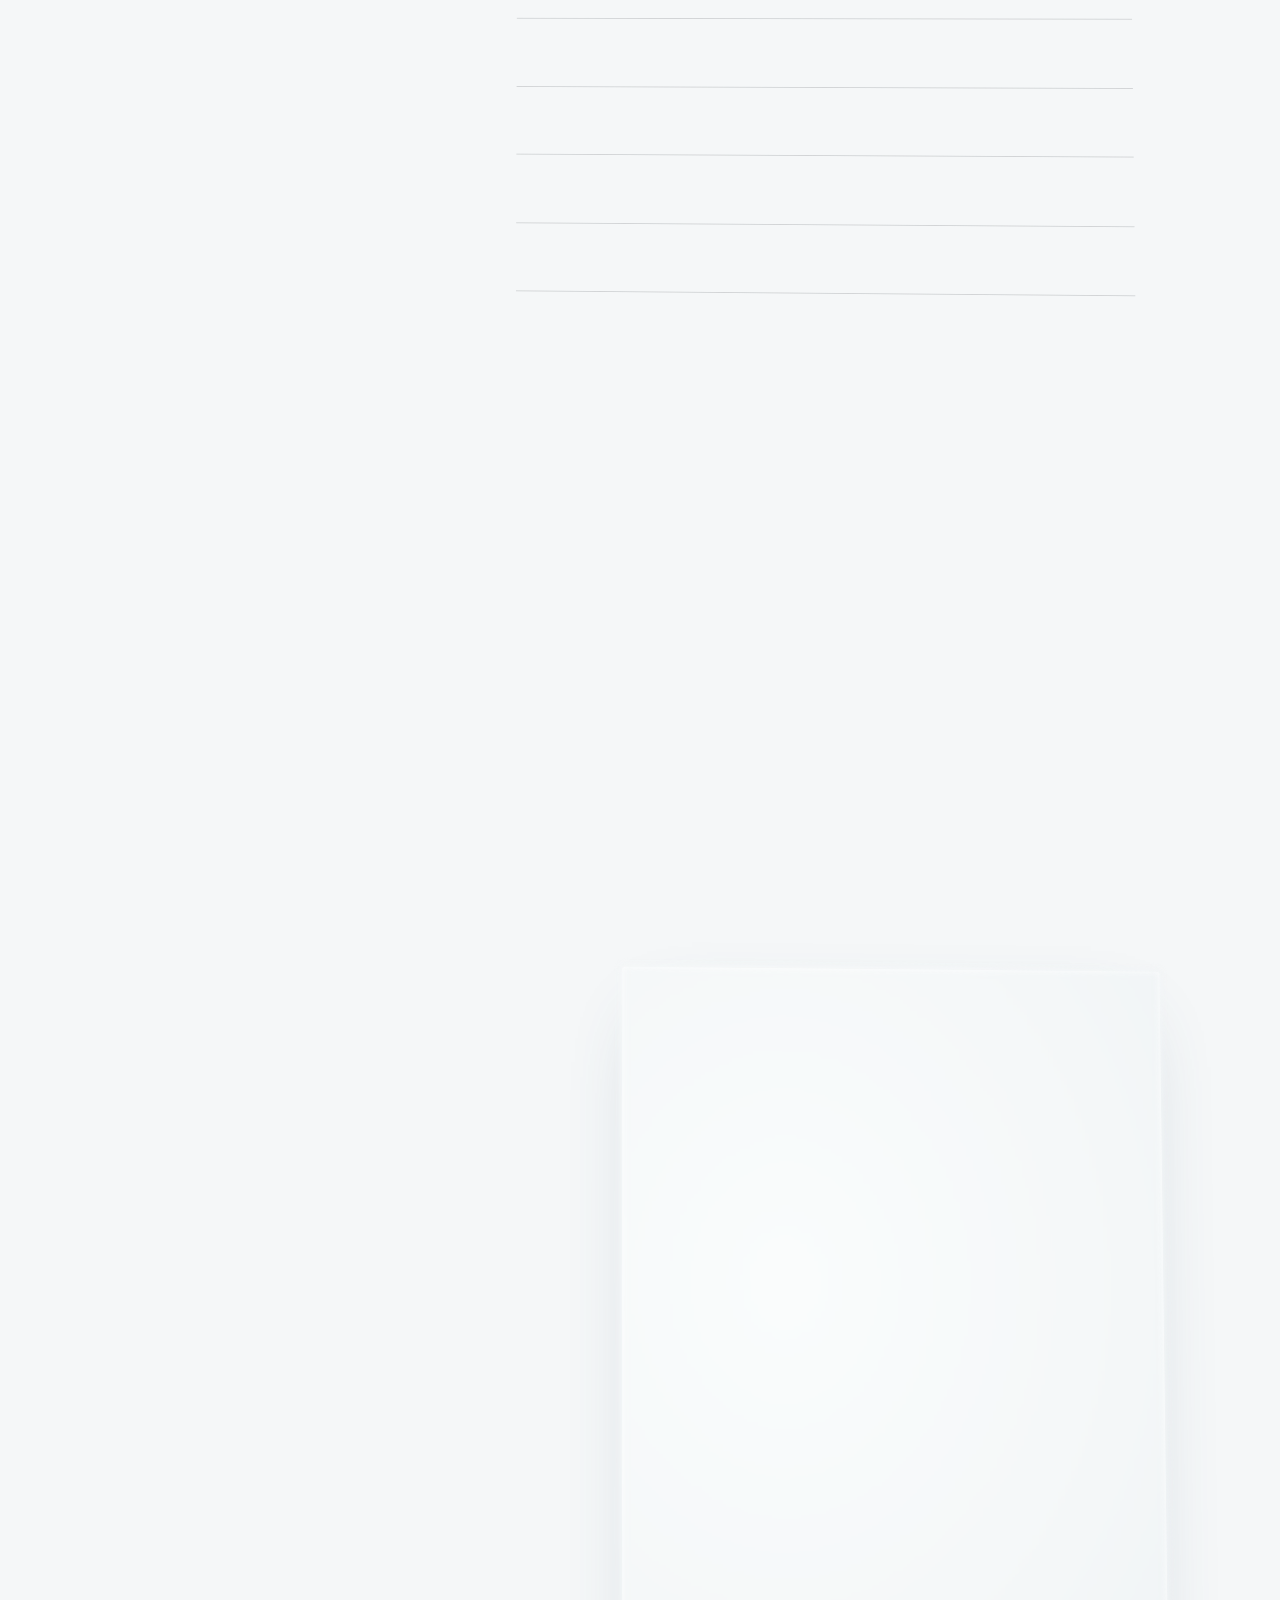
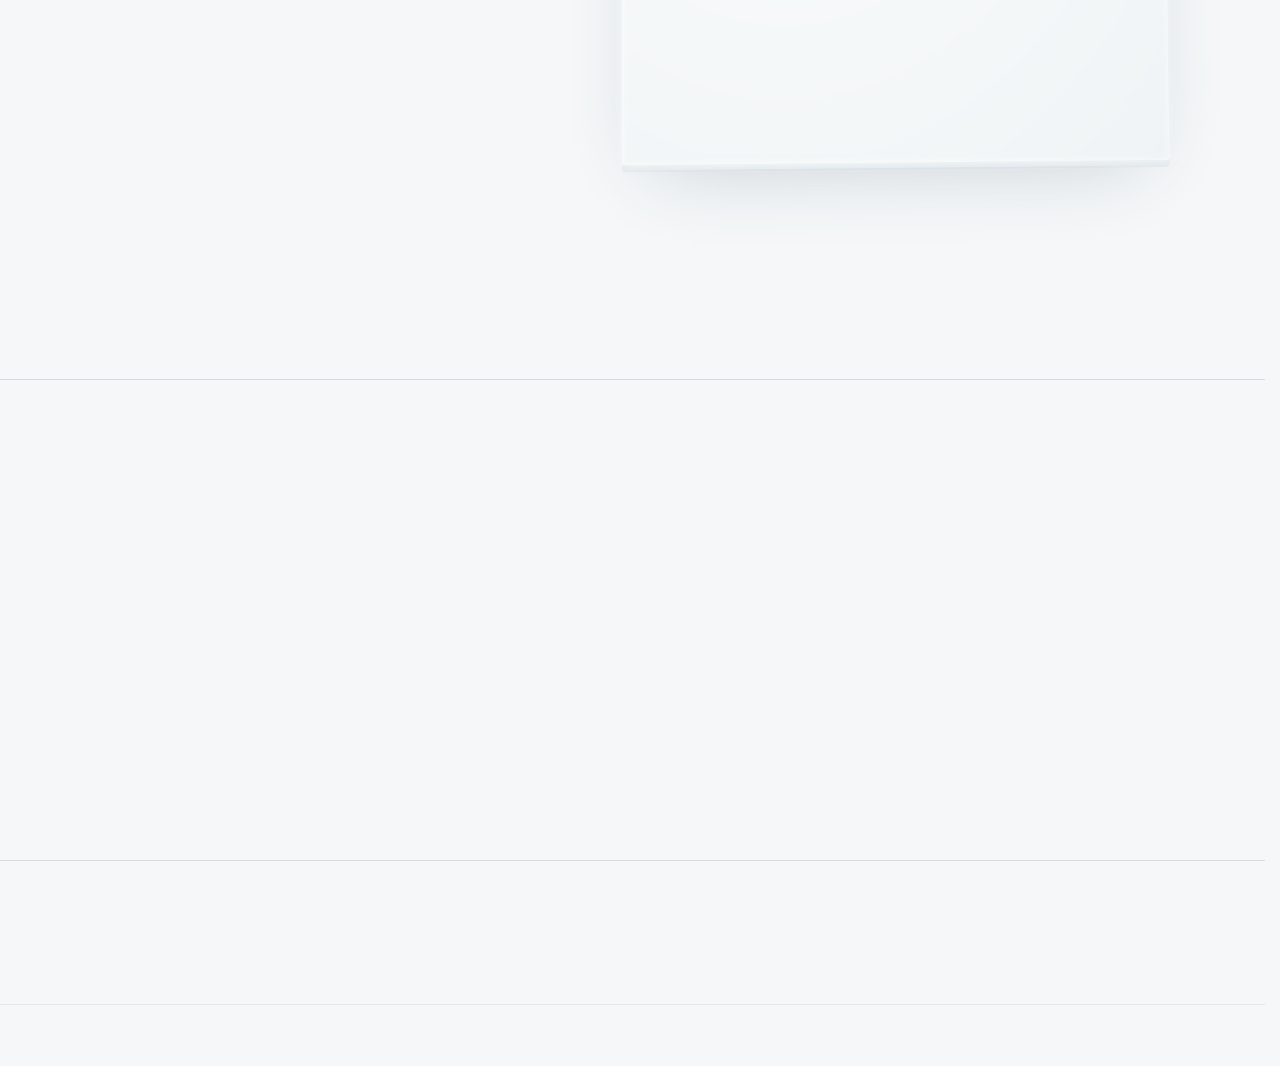
==== commit ec06fb95: "Remove right-hand reviews caption and rating badge" ====
--- a/index.html
+++ b/index.html
@@ -125,7 +125,7 @@
       <form class="project-form" id="project-form" action="inquiry.php" method="post" autocomplete="off" aria-labelledby="brief-heading" data-reveal><fieldset id="brief-fields" disabled><div id="zapytanie" class="form-heading"><span class="tiny">TWÓJ PROJEKT ZACZYNA SIĘ TUTAJ</span><h3 id="brief-heading">Wyślij zapytanie.</h3><p>Opisz projekt i zostaw dane kontaktowe. Otrzymamy Twoje zapytanie e-mailem. Pola z * są wymagane.</p></div><div class="form-row"><label for="name">Nazwa projektu *<input id="name" name="name" enterkeyhint="next" placeholder="Np. obudowa urządzenia" required maxlength="100"></label><label for="quantity">Planowana liczba sztuk *<input id="quantity" name="quantity" enterkeyhint="next" type="number" min="1" max="100000" step="1" inputmode="numeric" placeholder="Np. 10" required></label></div><div class="form-row"><label for="company">Firma <span class="optional">(opcjonalnie)</span><input id="company" name="company" enterkeyhint="next" autocomplete="off" placeholder="Nazwa Twojej firmy" maxlength="120"></label><label for="sector">Obszar projektu<select id="sector" name="sector"><option value="Projekt indywidualny">Projekt indywidualny</option><option value="Przemysł">Przemysł</option><option value="Motoryzacja">Motoryzacja</option><option value="Lotnictwo">Lotnictwo</option><option value="Inne zastosowanie">Inne zastosowanie</option></select></label></div><div class="form-row"><label for="contactName">Imię i nazwisko *<input id="contactName" name="contactName" autocomplete="name" maxlength="120" required></label><label for="email">Adres e-mail *<input id="email" name="email" type="email" autocomplete="email" maxlength="254" required></label></div><label for="phone">Numer telefonu *<input id="phone" name="phone" type="tel" autocomplete="tel" maxlength="32" placeholder="Np. +48 600 000 000" required></label><div class="inquiry-trap" aria-hidden="true"><label for="website">Pozostaw puste<input id="website" name="website" tabindex="-1" autocomplete="off"></label></div><label for="message">Opowiedz o projekcie *<textarea id="message" aria-describedby="message-help message-count" name="message" rows="5" minlength="20" maxlength="2500" required placeholder="Jaki element chcesz wykonać? Podaj orientacyjne wymiary, liczbę sztuk i oczekiwany termin."></textarea></label><div class="textarea-note"><span id="message-help">Minimum 20 znaków. Wpisz tylko informacje potrzebne do opisania projektu.</span><span id="message-count">0 / 2500</span></div><p class="brief-privacy">Dane kontaktowe i opis projektu przekażemy ARB Carbon Technologies w celu odpowiedzi na zapytanie. <a class="inline-button" href="polityka-prywatnosci.html" data-privacy-link>Polityka prywatności</a>.</p><button class="button form-button" type="submit" id="prepare-inquiry">Wyślij zapytanie <span class="arrow-mark" aria-hidden="true"><svg class="ui-arrow" width="20" height="20" viewBox="0 0 24 24" fill="none" stroke="currentColor" stroke-width="1.6" stroke-linecap="round" stroke-linejoin="round" aria-hidden="true" focusable="false"><path d="M5 19 19 5M5 5h14v14"/></svg></span></button><button class="small-action clear-brief" type="reset">Wyczyść formularz</button><p class="form-explanation">Zapytanie trafi na kontakt@arbcarbon.pl. Wysłanie formularza nie jest złożeniem zamówienia.</p><p class="form-status" id="form-status" role="status" aria-live="polite"></p></fieldset><noscript><p>Wysyłanie formularza wymaga JavaScript. Napisz na kontakt@arbcarbon.pl lub zadzwoń pod +48 664 039 201.</p></noscript></form></div></div></section>
     <section class="reviews-section" id="opinie" aria-labelledby="reviews-heading">
       <div class="wrap">
-        <div class="reviews-heading"><div><p class="eyebrow"><span class="section-no">05 /</span> OPINIE KLIENTÓW</p><h2 id="reviews-heading">Wasze opinie.<br><span class="muted">Nasza motywacja.</span></h2></div><div class="reviews-intro"><p>Wybrane opinie klientów z Google.</p><span class="reviews-label">Oceny 4–5 gwiazdek</span></div></div>
+        <div class="reviews-heading"><div><p class="eyebrow"><span class="section-no">05 /</span> WYBRANE OPINIE KLIENTÓW</p><h2 id="reviews-heading">Wasze opinie.<br><span class="muted">Nasza motywacja.</span></h2></div></div>
         <p class="reviews-empty" data-reviews-status role="status">Opinie pojawią się tutaj po połączeniu z profilem firmy w Google.</p>
         <div class="reviews-grid" data-reviews-grid hidden></div>
         <noscript><p class="reviews-intro">Do wyświetlania opinii potrzebna jest obsługa JavaScript.</p></noscript>
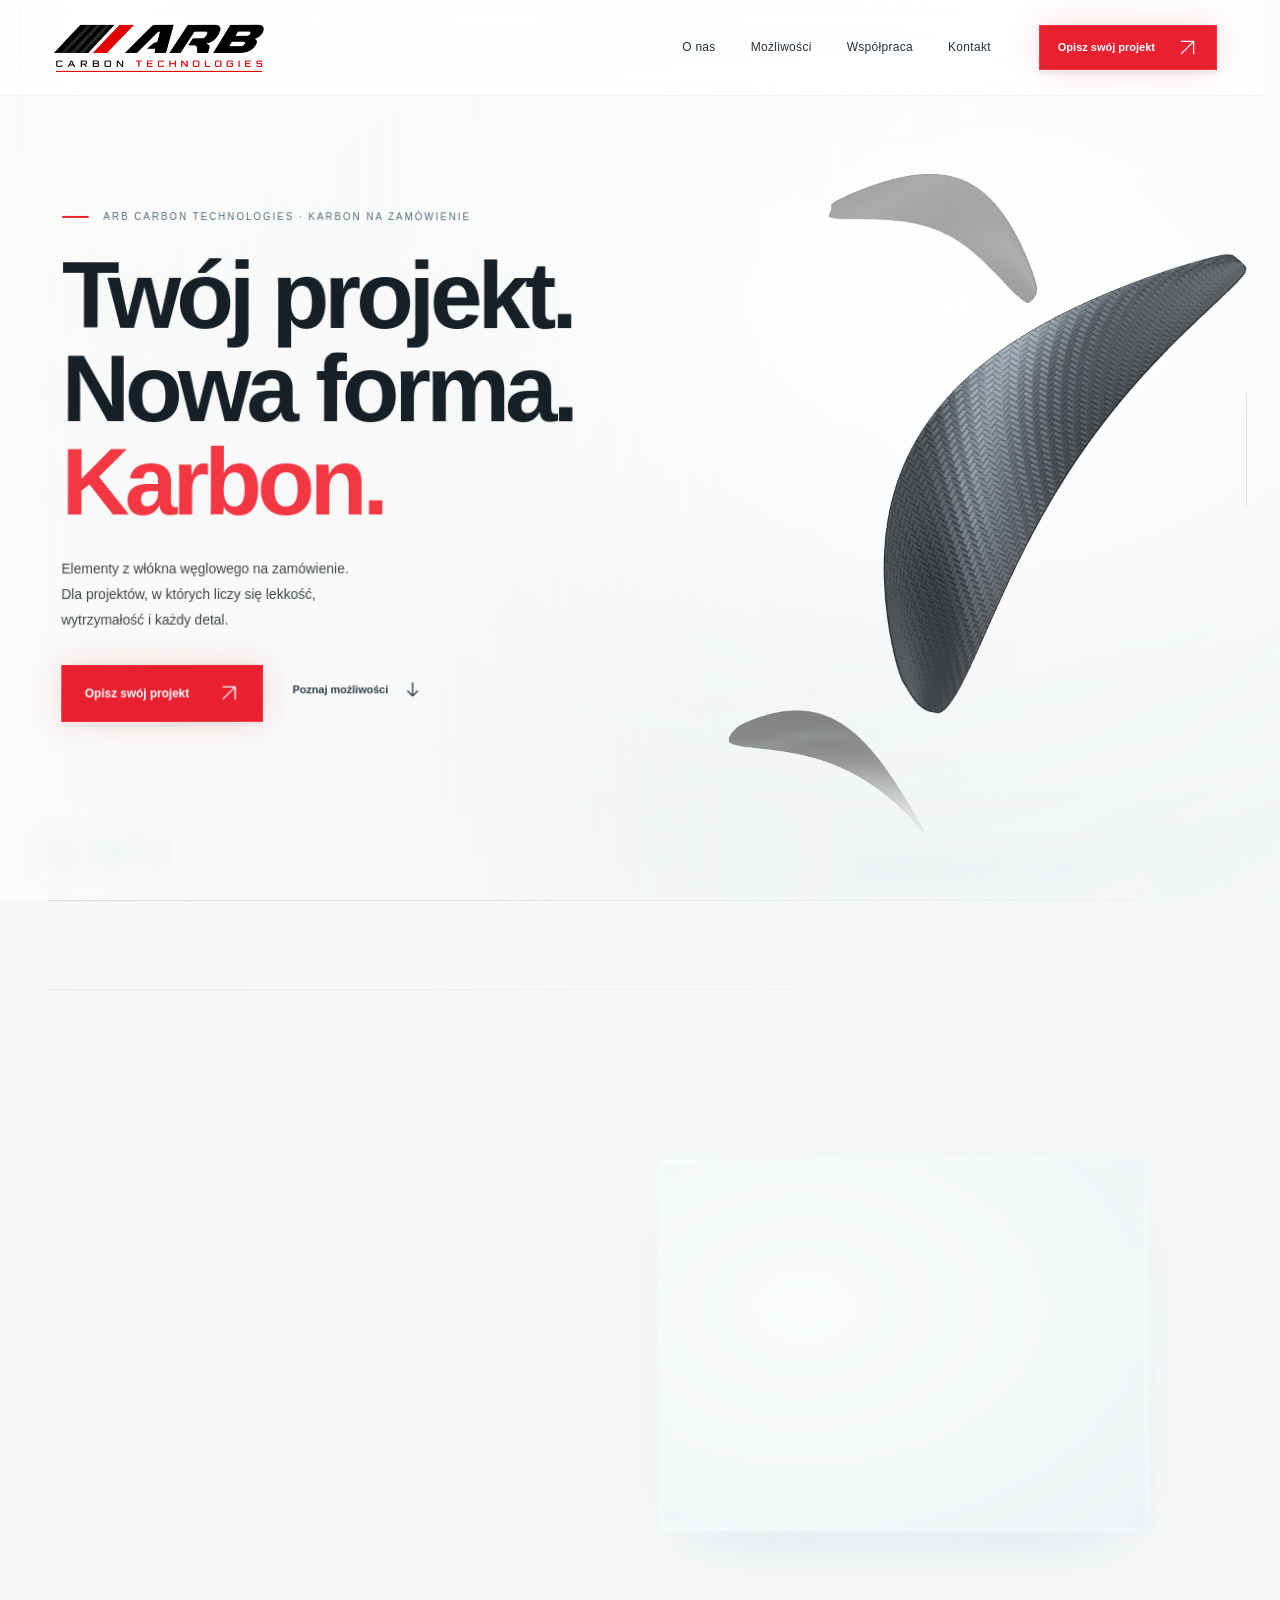
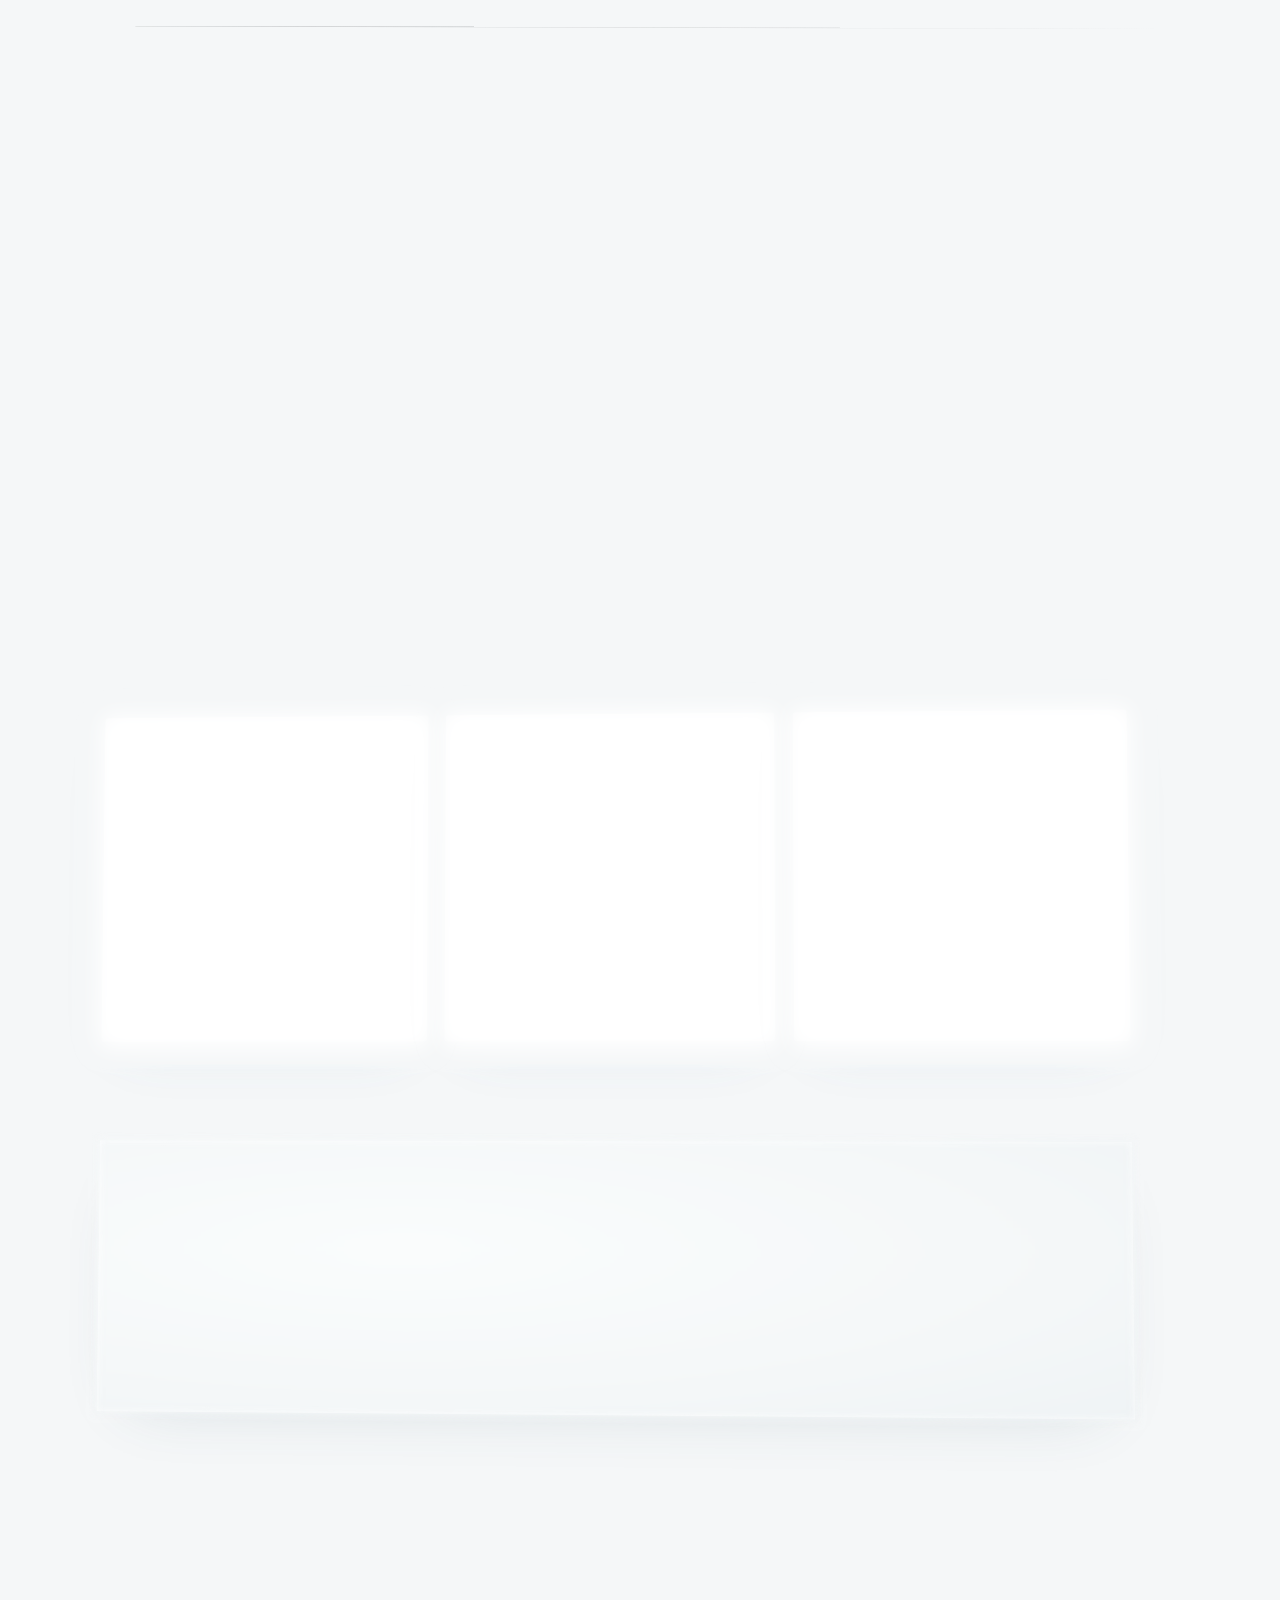
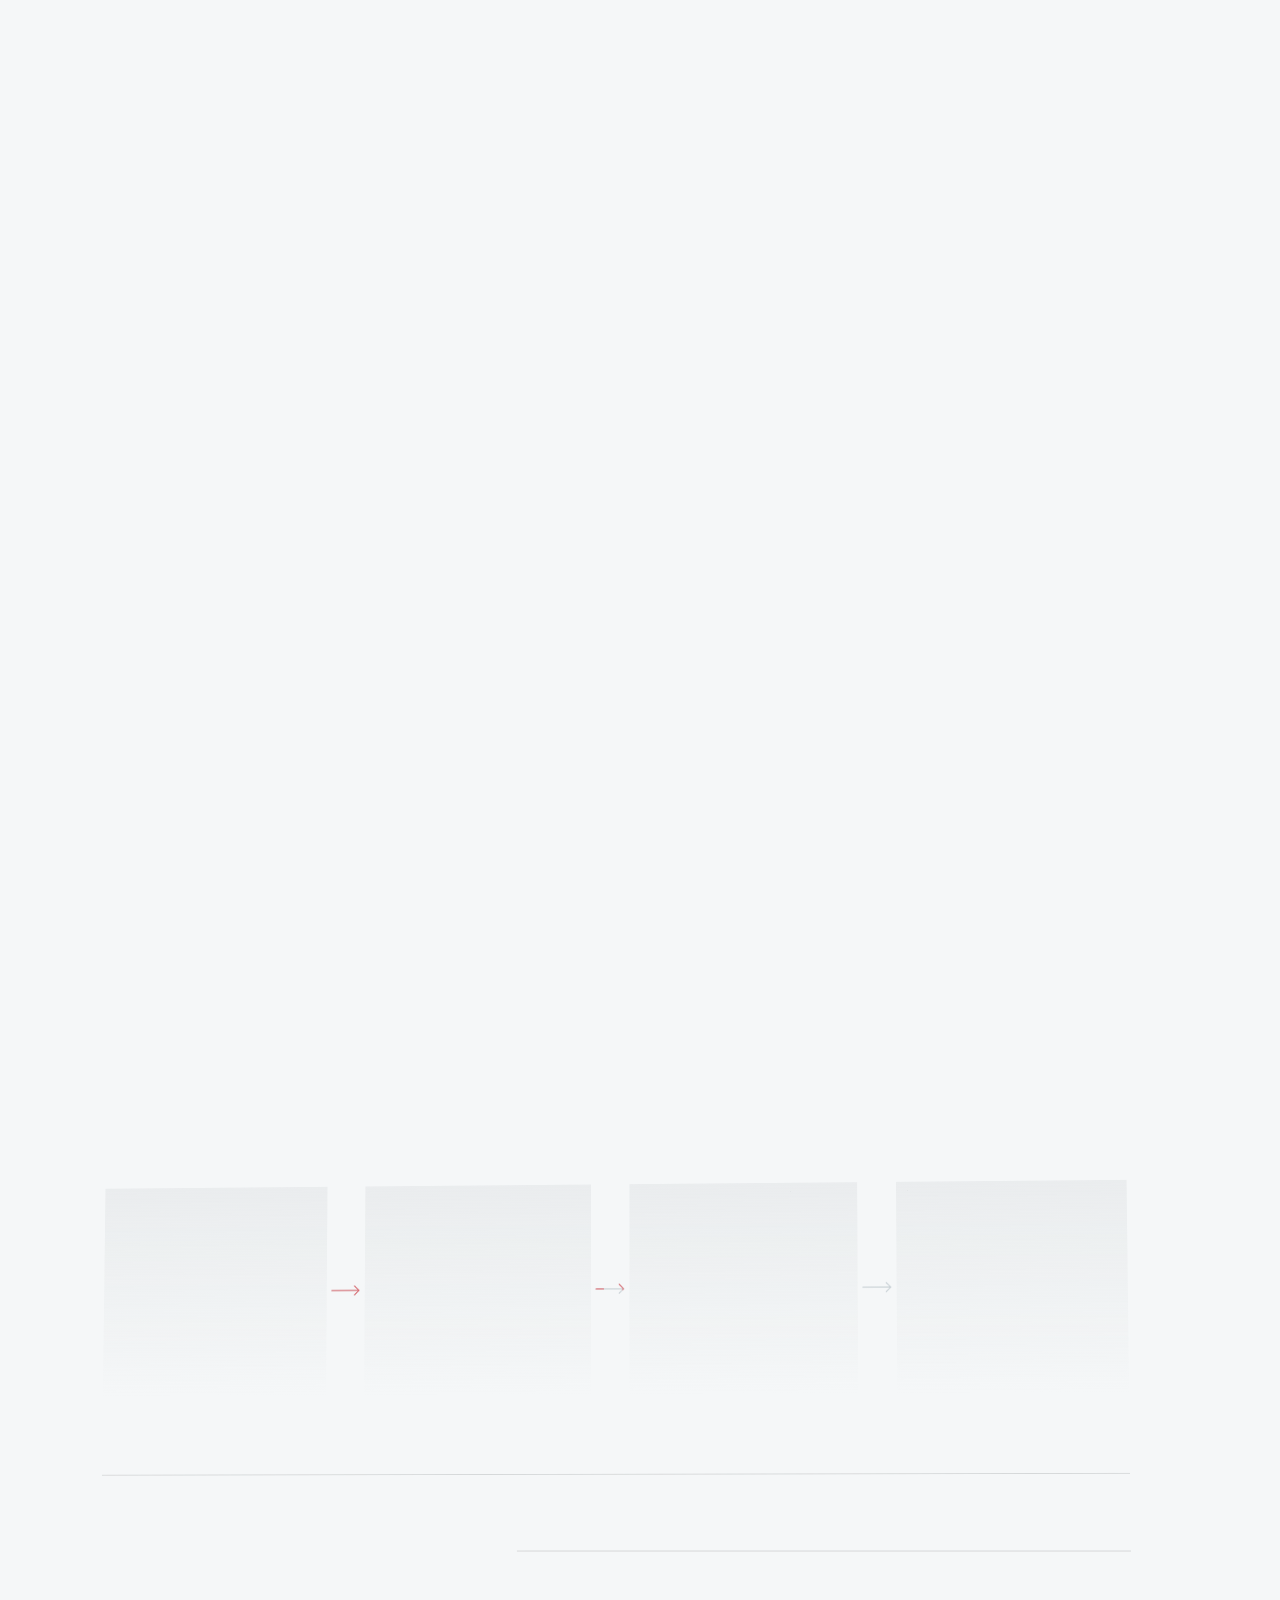
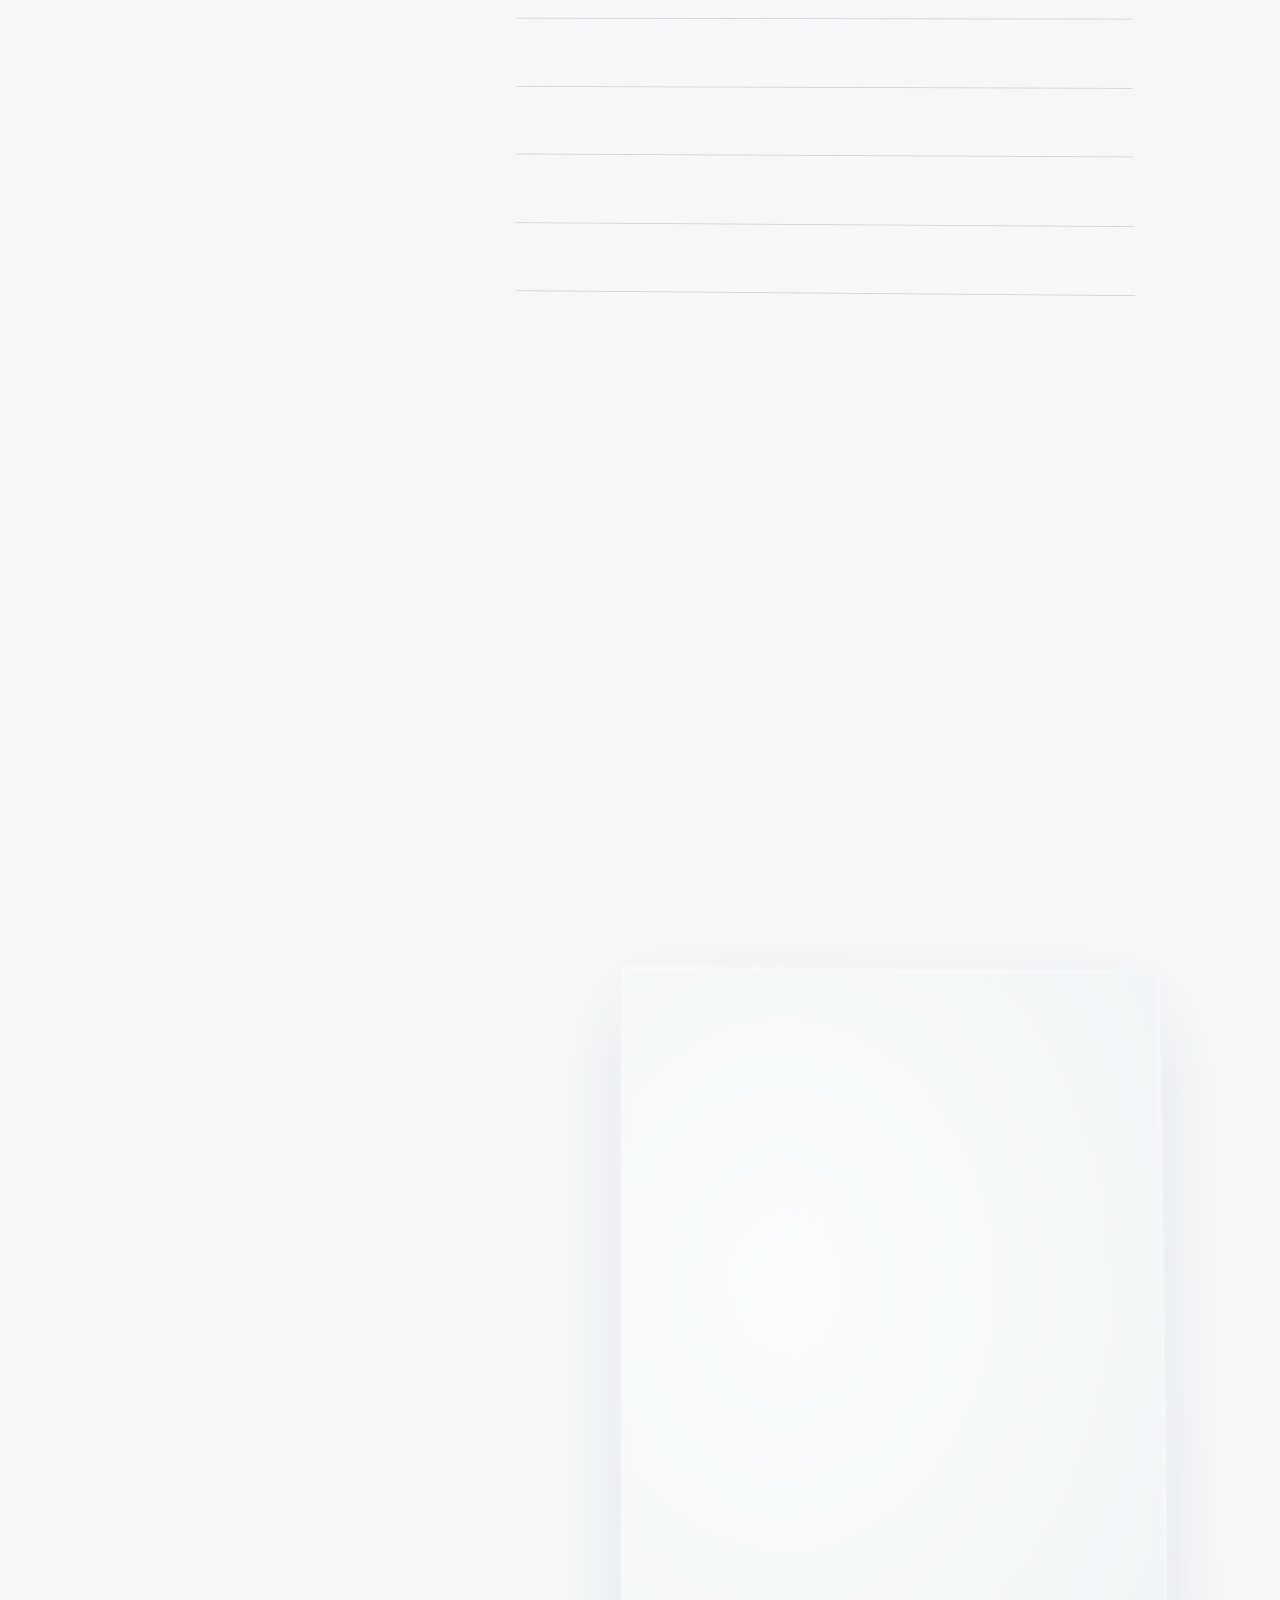
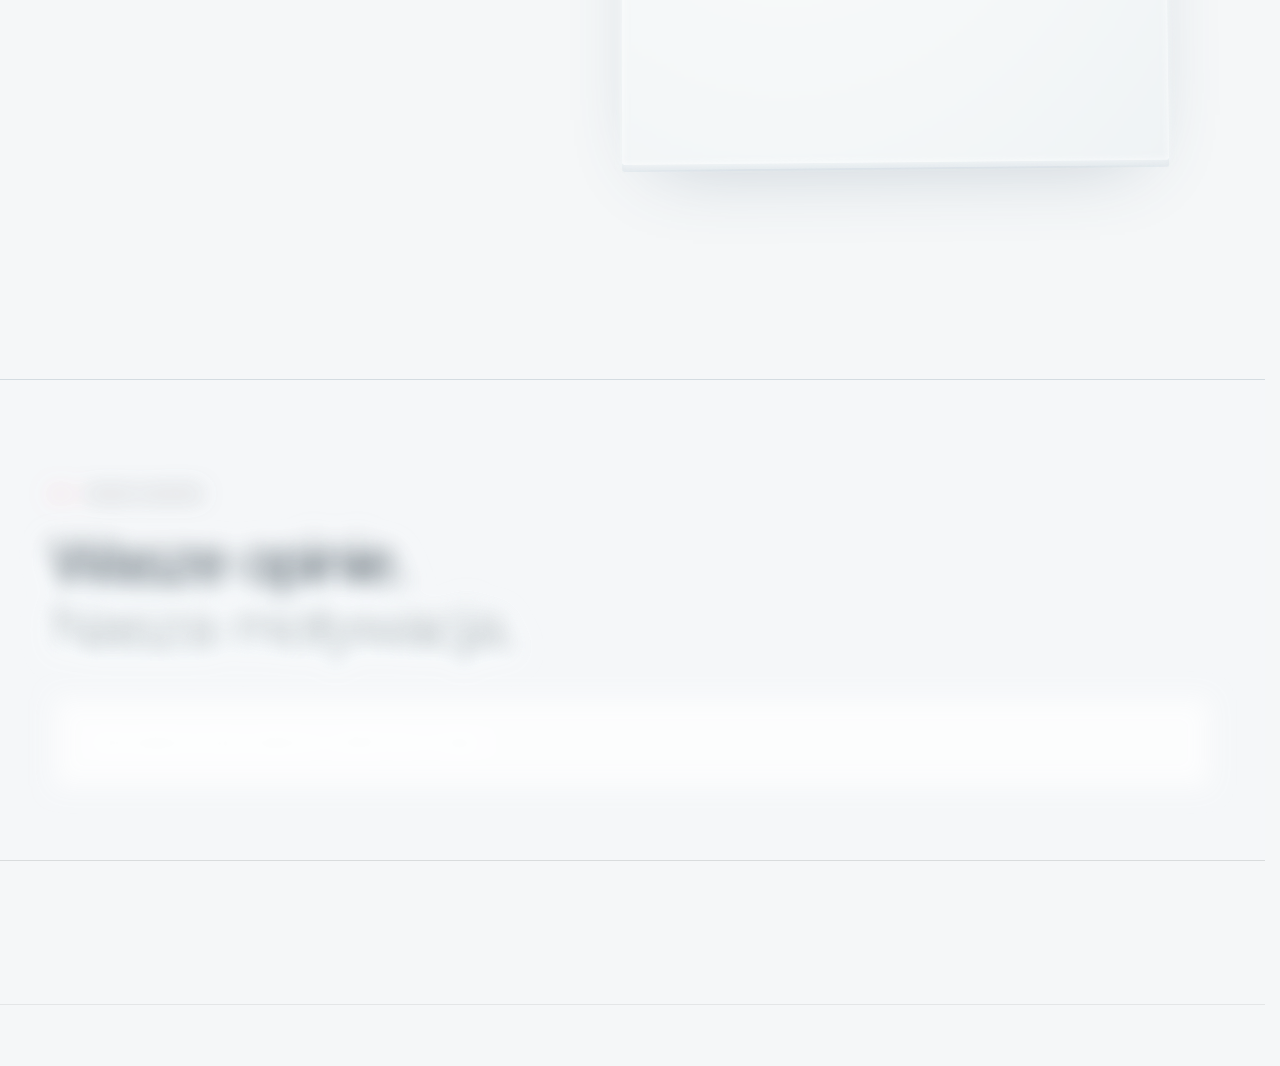
==== commit 25149912: "Rename section label to Opinie klientów" ====
--- a/index.html
+++ b/index.html
@@ -125,7 +125,7 @@
       <form class="project-form" id="project-form" action="inquiry.php" method="post" autocomplete="off" aria-labelledby="brief-heading" data-reveal><fieldset id="brief-fields" disabled><div id="zapytanie" class="form-heading"><span class="tiny">TWÓJ PROJEKT ZACZYNA SIĘ TUTAJ</span><h3 id="brief-heading">Wyślij zapytanie.</h3><p>Opisz projekt i zostaw dane kontaktowe. Otrzymamy Twoje zapytanie e-mailem. Pola z * są wymagane.</p></div><div class="form-row"><label for="name">Nazwa projektu *<input id="name" name="name" enterkeyhint="next" placeholder="Np. obudowa urządzenia" required maxlength="100"></label><label for="quantity">Planowana liczba sztuk *<input id="quantity" name="quantity" enterkeyhint="next" type="number" min="1" max="100000" step="1" inputmode="numeric" placeholder="Np. 10" required></label></div><div class="form-row"><label for="company">Firma <span class="optional">(opcjonalnie)</span><input id="company" name="company" enterkeyhint="next" autocomplete="off" placeholder="Nazwa Twojej firmy" maxlength="120"></label><label for="sector">Obszar projektu<select id="sector" name="sector"><option value="Projekt indywidualny">Projekt indywidualny</option><option value="Przemysł">Przemysł</option><option value="Motoryzacja">Motoryzacja</option><option value="Lotnictwo">Lotnictwo</option><option value="Inne zastosowanie">Inne zastosowanie</option></select></label></div><div class="form-row"><label for="contactName">Imię i nazwisko *<input id="contactName" name="contactName" autocomplete="name" maxlength="120" required></label><label for="email">Adres e-mail *<input id="email" name="email" type="email" autocomplete="email" maxlength="254" required></label></div><label for="phone">Numer telefonu *<input id="phone" name="phone" type="tel" autocomplete="tel" maxlength="32" placeholder="Np. +48 600 000 000" required></label><div class="inquiry-trap" aria-hidden="true"><label for="website">Pozostaw puste<input id="website" name="website" tabindex="-1" autocomplete="off"></label></div><label for="message">Opowiedz o projekcie *<textarea id="message" aria-describedby="message-help message-count" name="message" rows="5" minlength="20" maxlength="2500" required placeholder="Jaki element chcesz wykonać? Podaj orientacyjne wymiary, liczbę sztuk i oczekiwany termin."></textarea></label><div class="textarea-note"><span id="message-help">Minimum 20 znaków. Wpisz tylko informacje potrzebne do opisania projektu.</span><span id="message-count">0 / 2500</span></div><p class="brief-privacy">Dane kontaktowe i opis projektu przekażemy ARB Carbon Technologies w celu odpowiedzi na zapytanie. <a class="inline-button" href="polityka-prywatnosci.html" data-privacy-link>Polityka prywatności</a>.</p><button class="button form-button" type="submit" id="prepare-inquiry">Wyślij zapytanie <span class="arrow-mark" aria-hidden="true"><svg class="ui-arrow" width="20" height="20" viewBox="0 0 24 24" fill="none" stroke="currentColor" stroke-width="1.6" stroke-linecap="round" stroke-linejoin="round" aria-hidden="true" focusable="false"><path d="M5 19 19 5M5 5h14v14"/></svg></span></button><button class="small-action clear-brief" type="reset">Wyczyść formularz</button><p class="form-explanation">Zapytanie trafi na kontakt@arbcarbon.pl. Wysłanie formularza nie jest złożeniem zamówienia.</p><p class="form-status" id="form-status" role="status" aria-live="polite"></p></fieldset><noscript><p>Wysyłanie formularza wymaga JavaScript. Napisz na kontakt@arbcarbon.pl lub zadzwoń pod +48 664 039 201.</p></noscript></form></div></div></section>
     <section class="reviews-section" id="opinie" aria-labelledby="reviews-heading">
       <div class="wrap">
-        <div class="reviews-heading"><div><p class="eyebrow"><span class="section-no">05 /</span> WYBRANE OPINIE KLIENTÓW</p><h2 id="reviews-heading">Wasze opinie.<br><span class="muted">Nasza motywacja.</span></h2></div></div>
+        <div class="reviews-heading"><div><p class="eyebrow"><span class="section-no">05 /</span> OPINIE KLIENTÓW</p><h2 id="reviews-heading">Wasze opinie.<br><span class="muted">Nasza motywacja.</span></h2></div></div>
         <p class="reviews-empty" data-reviews-status role="status">Opinie pojawią się tutaj po połączeniu z profilem firmy w Google.</p>
         <div class="reviews-grid" data-reviews-grid hidden></div>
         <noscript><p class="reviews-intro">Do wyświetlania opinii potrzebna jest obsługa JavaScript.</p></noscript>
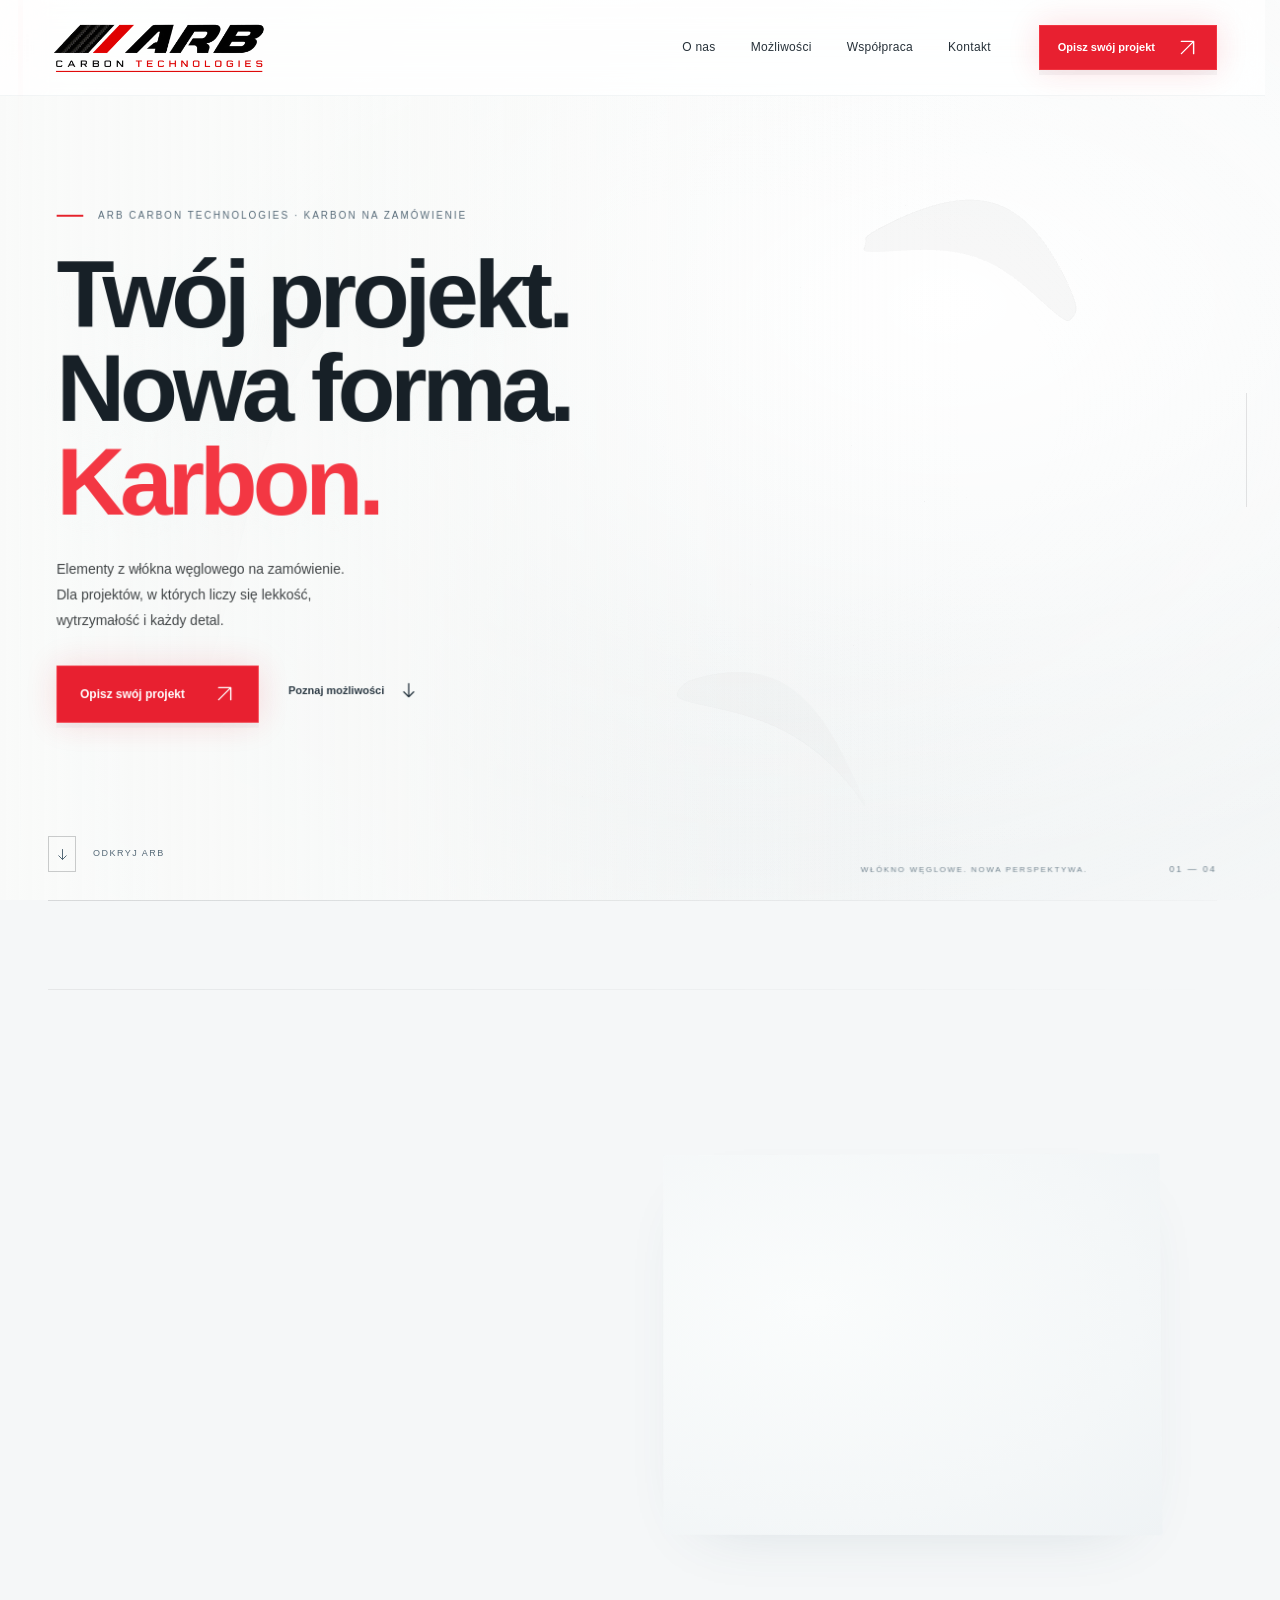
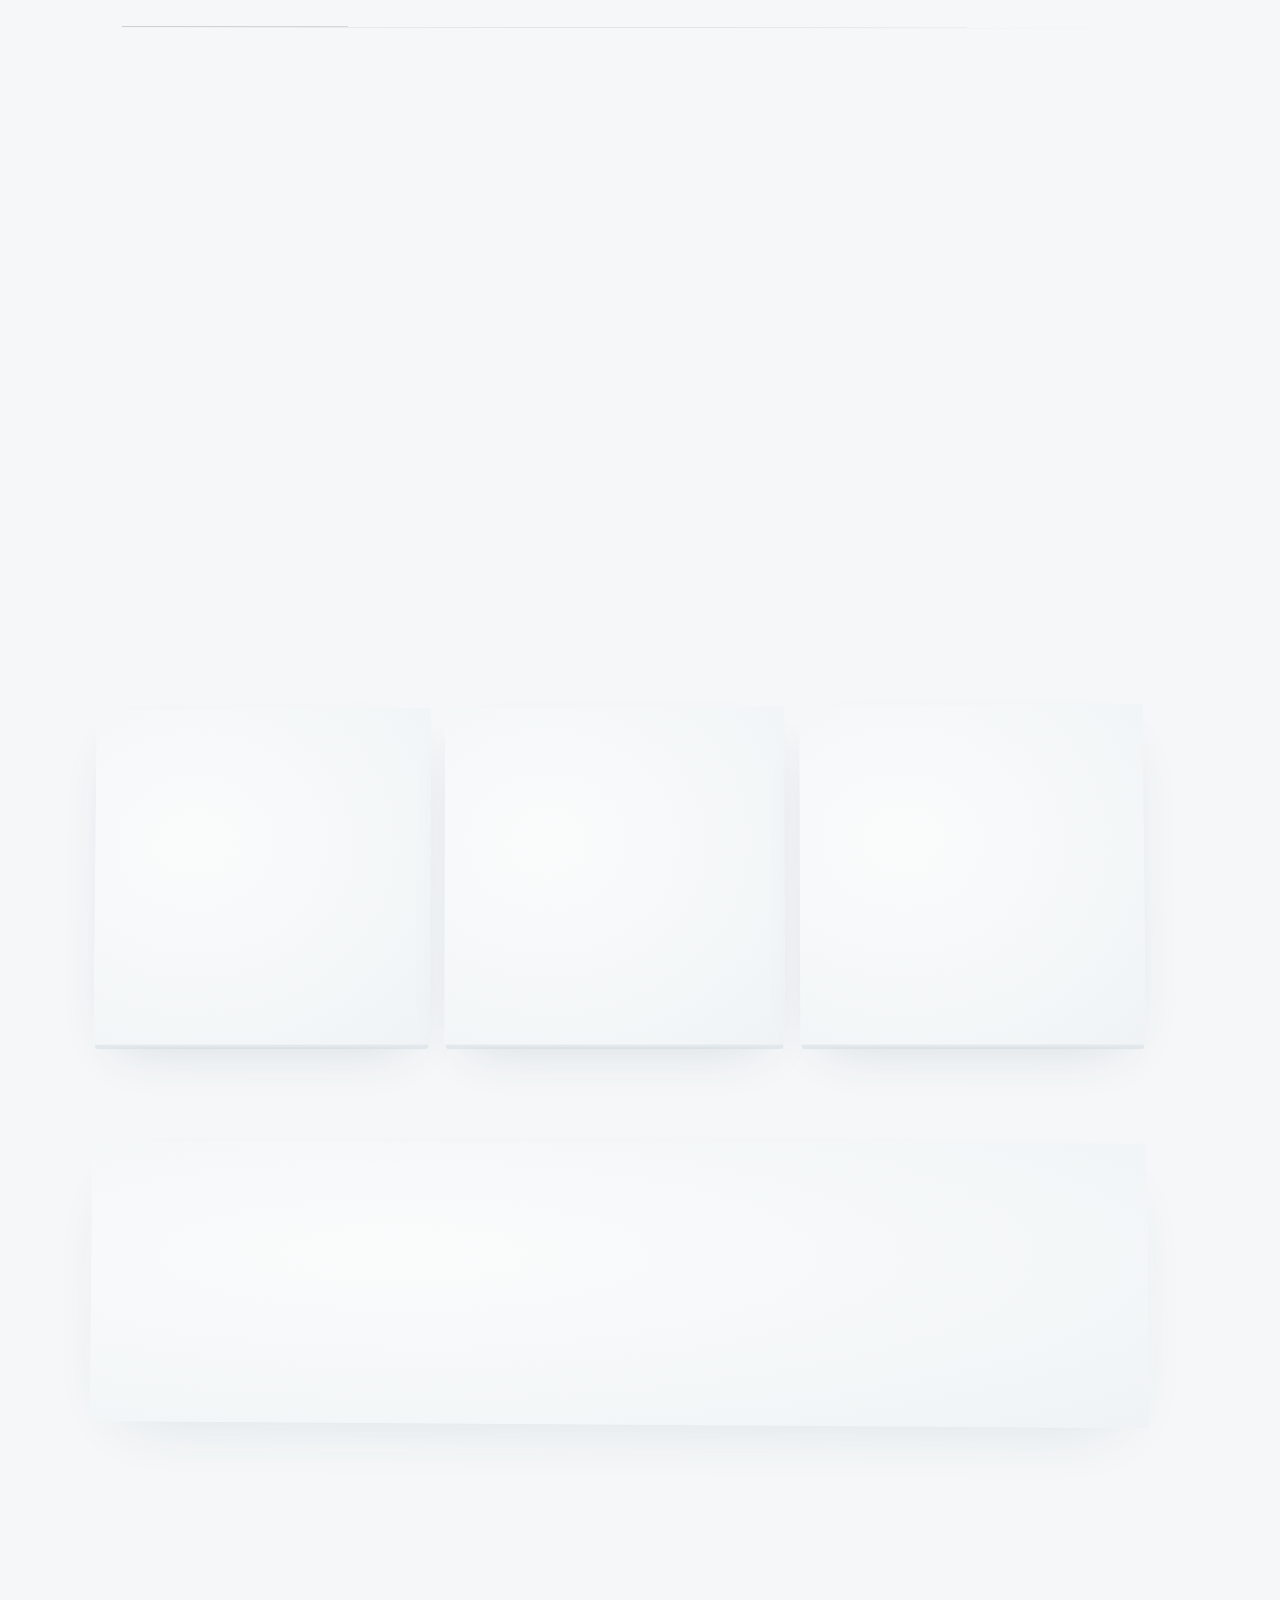
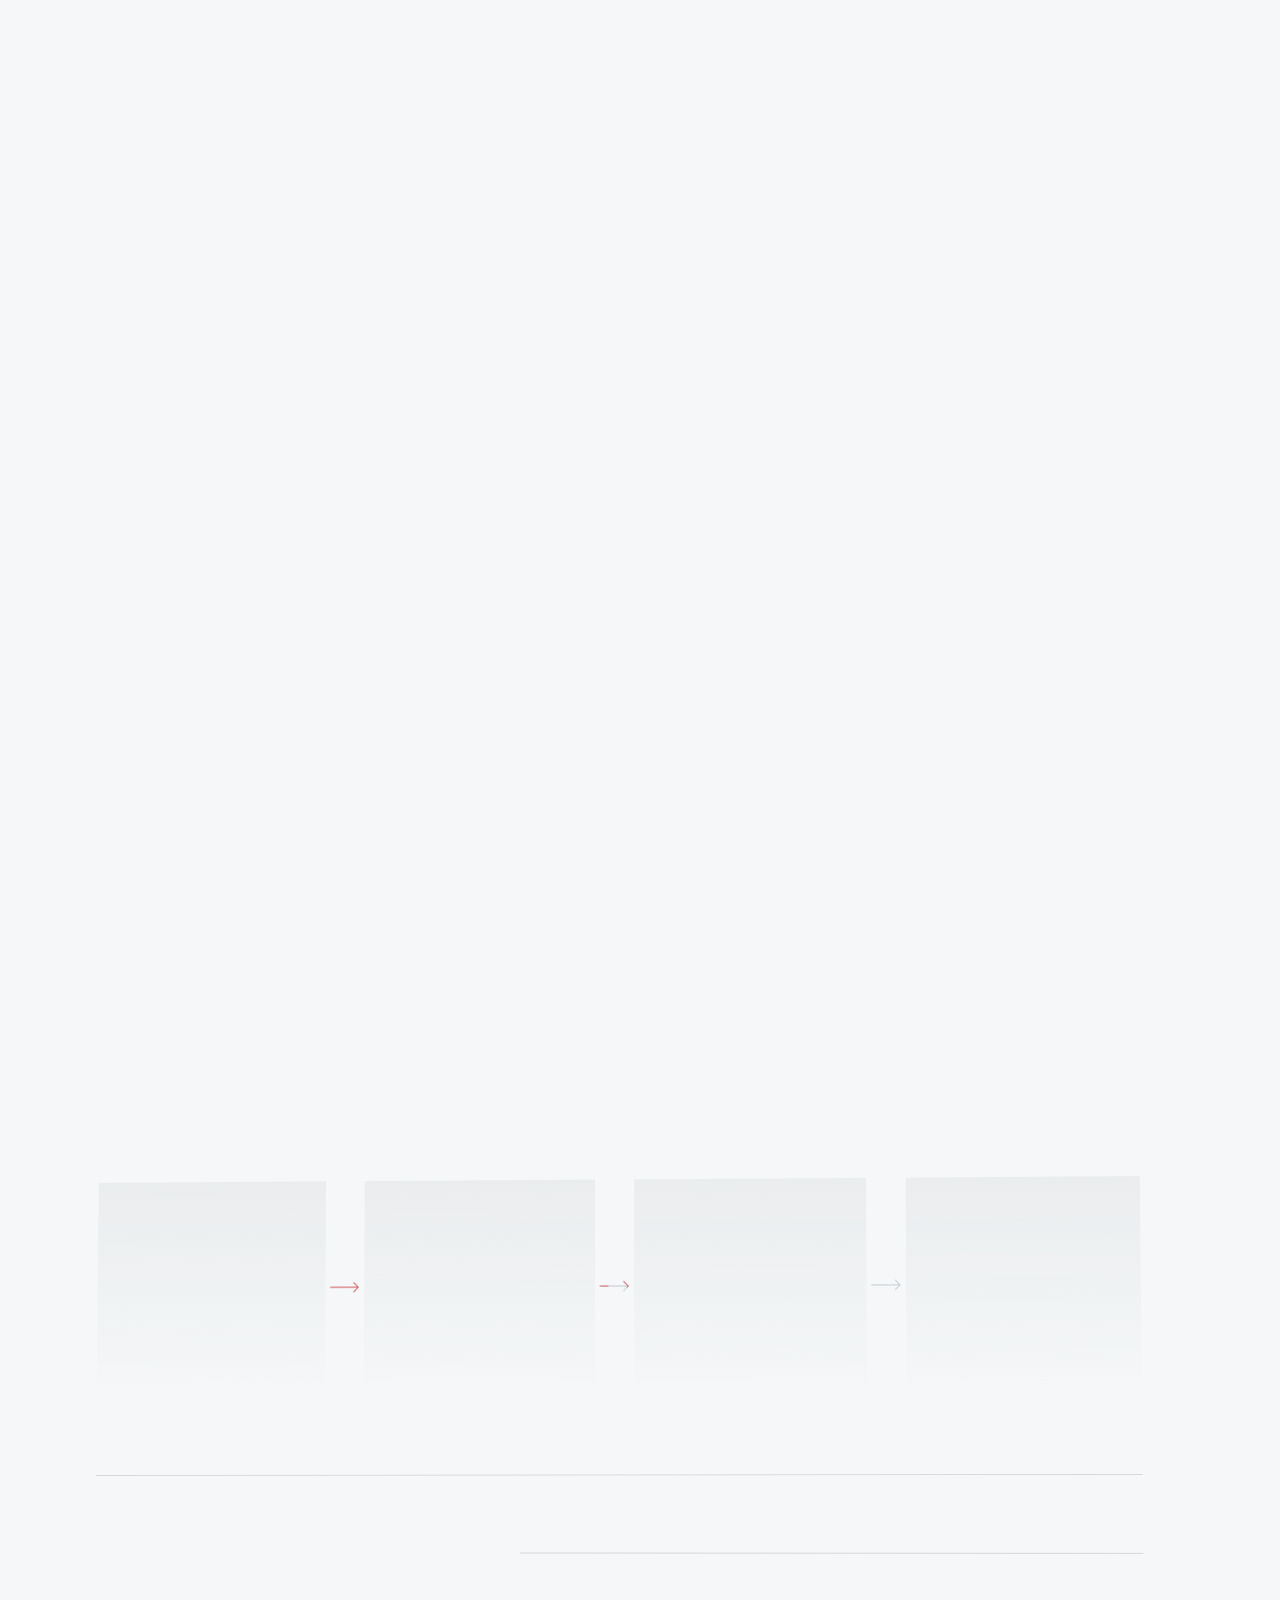
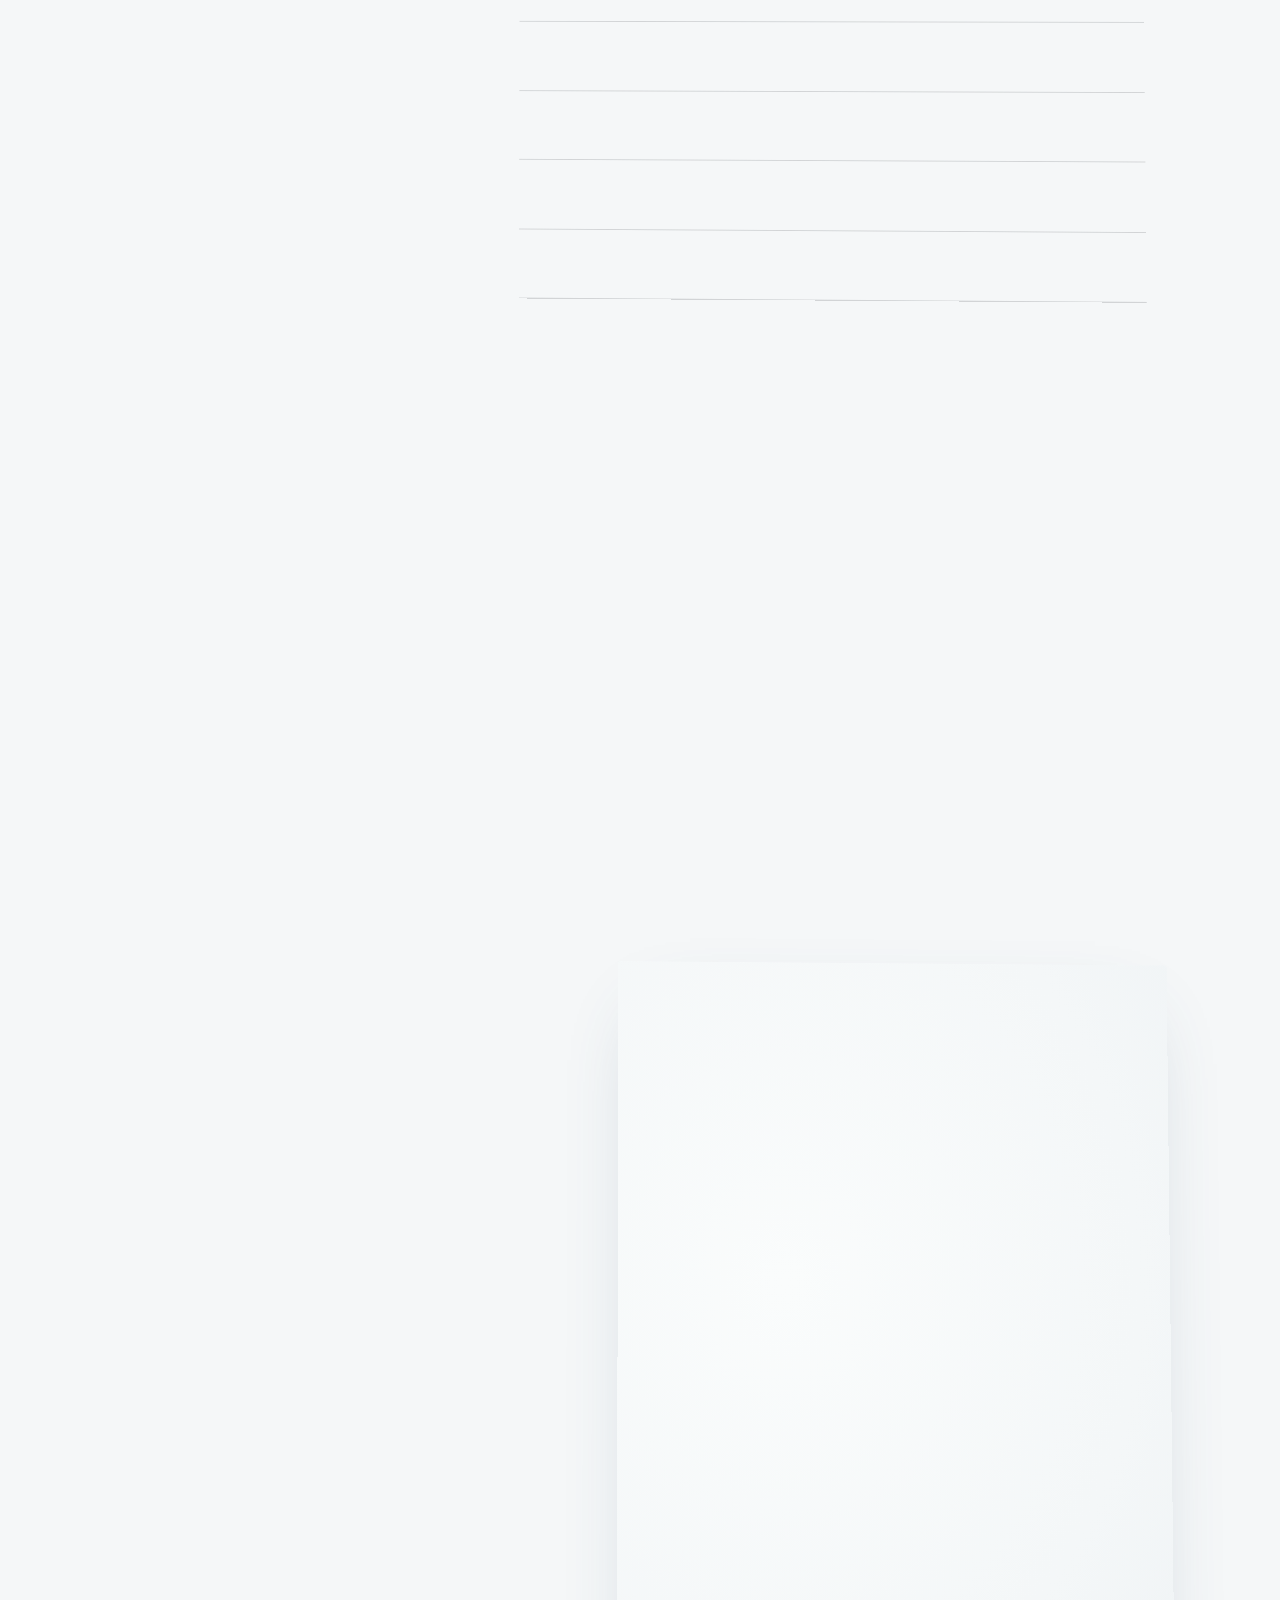
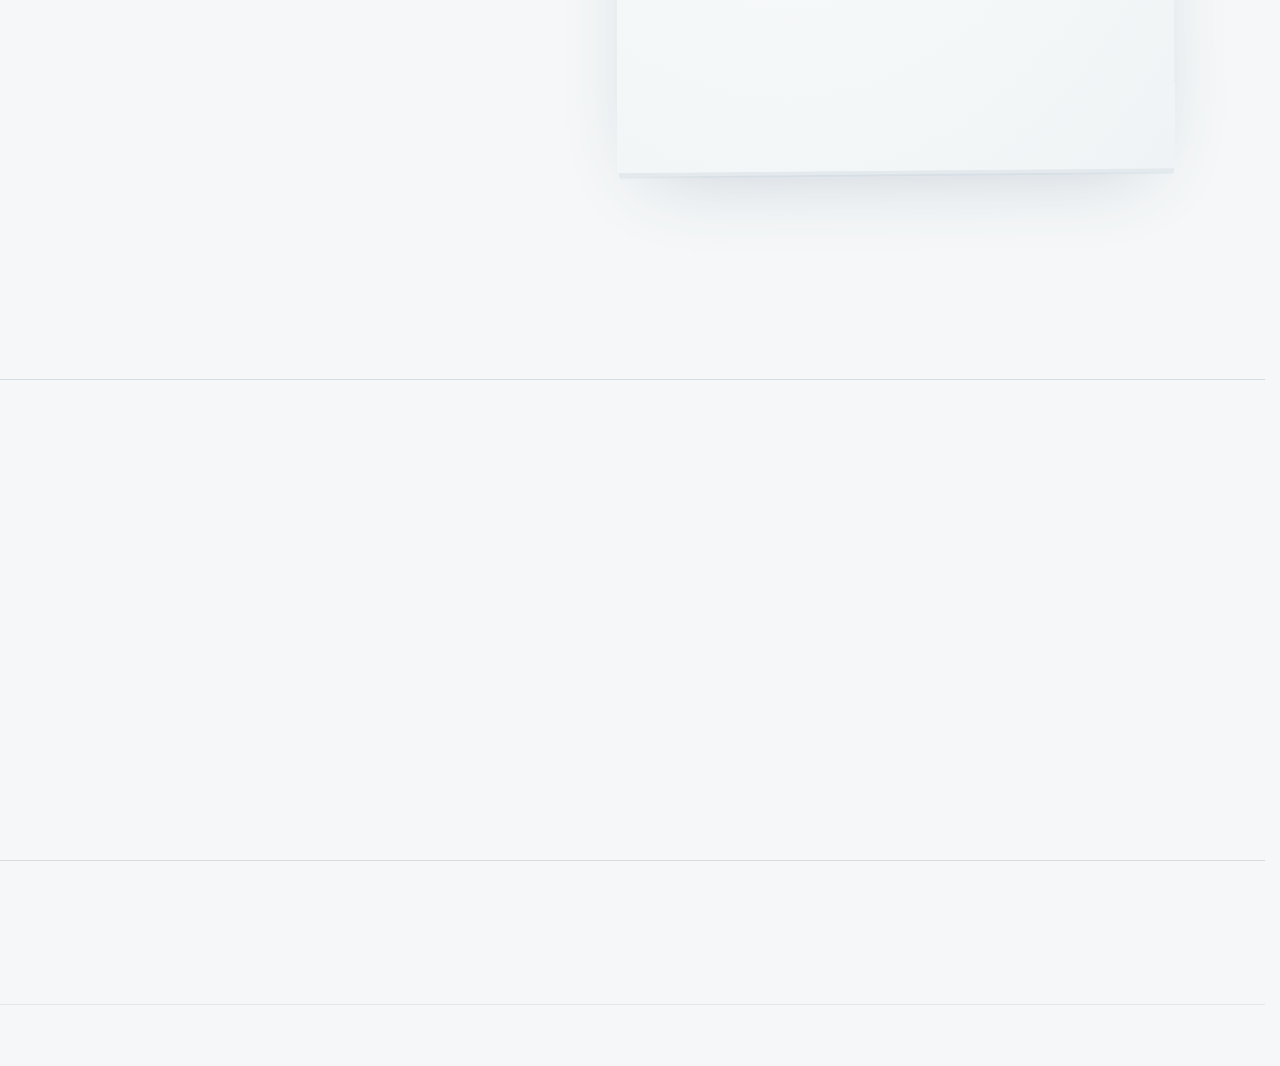
==== commit 046129c7: "Prevent legacy hero flash and reduce GPU rendering cost" ====
--- a/index.html
+++ b/index.html
@@ -63,7 +63,6 @@
   <div class="flight-caption" aria-hidden="true">PRZESTRZEŃ KARBONU · <b id="flight-percent">00</b>%</div>
   <main id="main">
     <section class="hero" id="start" aria-labelledby="hero-heading">
-      <img class="hero-image" src="assets/carbon-hero.webp" alt="Koncepcyjna wizualizacja zakrzywionego elementu z widocznym splotem włókna węglowego" width="1659" height="948" fetchpriority="low" decoding="async">
       <div class="hero-shade"></div>
       <div class="hero-light" aria-hidden="true"></div>
       <div class="hero-floor" aria-hidden="true"></div>
--- a/mist.css
+++ b/mist.css
@@ -13,16 +13,16 @@
 body.mist-ready.space-travel .space-plane[data-reveal] {
   transform:perspective(2200px) translate3d(var(--plane-x,0px),0,var(--plane-z,0px)) rotateX(var(--plane-rx,0deg)) rotateY(var(--plane-ry,0deg));
 }
-body.mist-ready .mist-node:not(.is-mist-clear) { opacity:0; filter:blur(12px) brightness(1.6); translate:0 16px; scale:.985; }
+body.mist-ready .mist-node:not(.is-mist-clear) { opacity:0; filter:none; translate:0 16px; scale:.985; }
 body.mist-ready .mist-control:not(.is-mist-clear) { translate:none; scale:none; }
 body.mist-ready .mist-volume:not(.is-mist-clear) { filter:none; translate:none; scale:none; }
-body.mist-ready .mist-node.is-mist-moving { will-change:opacity,filter,translate,scale; }
+body.mist-ready .mist-node.is-mist-moving { will-change:opacity,translate,scale; }
 body.mist-ready .mist-volume.is-mist-moving { will-change:opacity; }
 .mist-surface { position:relative; }
 body.mist-ready .mist-surface::after {
   content:""; position:absolute; inset:-3px; z-index:4; pointer-events:none; border-radius:inherit;
   background:radial-gradient(ellipse at 30% 40%,#fafcfc,#f4f7f8 65%,#eff3f5);
-  opacity:1; filter:blur(5px); transition:opacity .9s cubic-bezier(.22,.65,.2,1);
+  opacity:1; filter:none; transition:opacity .9s cubic-bezier(.22,.65,.2,1);
 }
 body.mist-ready .mist-surface.is-mist-clear::after { opacity:0; }
 body.mist-ready .mist-node:focus-visible,
@@ -30,7 +30,7 @@
 body.mist-ready .mist-surface:focus-within::after { opacity:0; transition:none; }
 @media(max-width:760px) {
   body.mist-ready.space-travel .space-plane[data-reveal] { transform:perspective(1600px) translate3d(0,0,var(--plane-z,0px)); }
-  body.mist-ready .mist-node:not(.is-mist-clear) { filter:blur(8px) brightness(1.4); }
+  body.mist-ready .mist-node:not(.is-mist-clear) { filter:none; }
   body.mist-ready .mist-volume:not(.is-mist-clear) { filter:none; }
 }
 @media(prefers-reduced-motion:reduce) {
@@ -42,3 +42,4 @@
   body.mist-ready .mist-node { opacity:1!important; filter:none!important; translate:none!important; scale:none!important; }
   body.mist-ready .mist-surface::after { display:none; }
 }
+
